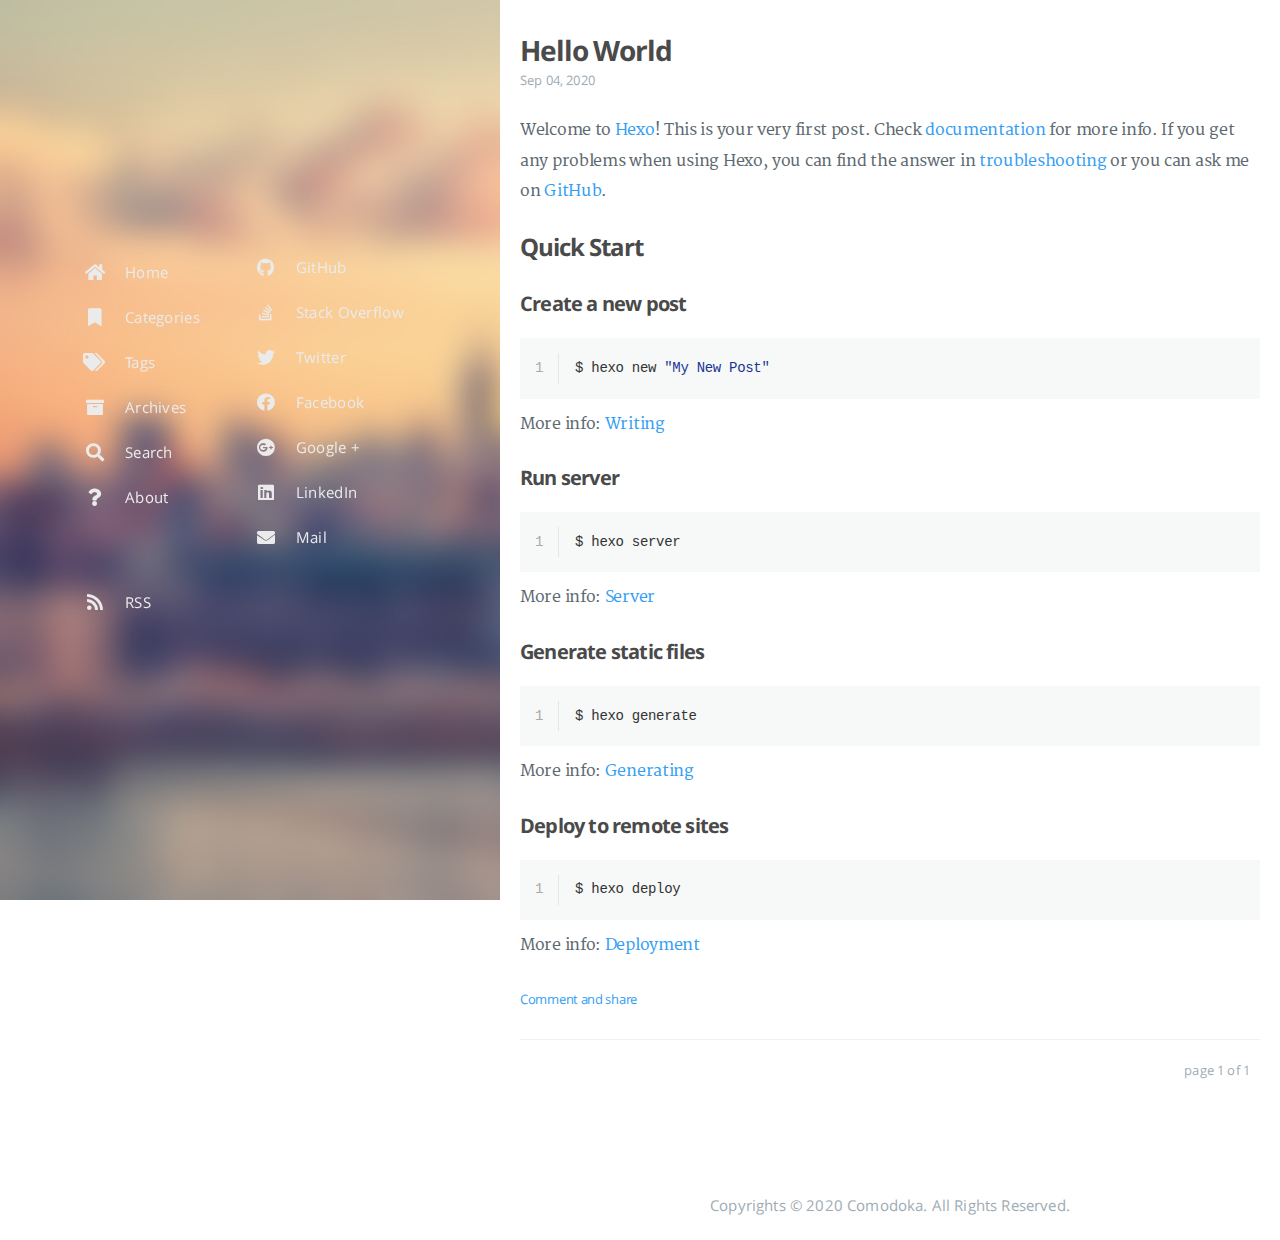
==== archives/index.html @ 390a9314 "Site updated: 2020-09-04 22:26:29" ====
<!DOCTYPE html>
<html lang="en">
    
<head>
    <meta charset="UTF-8">
    <meta name="viewport" content="width=device-width, initial-scale=1">
    <meta name="generator" content="Record Jiwoni&#39;s daily routine">
    <title>Archives - Record Jiwoni&#39;s daily routine</title>
    <meta name="author" content="Comodoka">
    
    
    
    <script type="application/ld+json">{}</script>
    <meta property="og:type" content="blog">
<meta property="og:title" content="Record Jiwoni&#39;s daily routine">
<meta property="og:url" content="http://example.com/archives/index.html">
<meta property="og:site_name" content="Record Jiwoni&#39;s daily routine">
<meta property="og:locale" content="en_US">
<meta property="article:author" content="Comodoka">
<meta name="twitter:card" content="summary">
    
    
        
    
    
    
    
    
    <!--STYLES-->
    
<link rel="stylesheet" href="/assets/css/style-y5c8lxzqwjdiwfe4vuvutfy2octybtdhdowdcqtmwn5u1wgqf69w1b6l4i4m.min.css">

    <!--STYLES END-->
    

    

    
</head>

    <body>
        <div id="blog">
            <!-- Define author's picture -->


    

<header id="header" data-behavior="1">
    <i id="btn-open-sidebar" class="fa fa-lg fa-bars"></i>
    <div class="header-title">
        <a
            class="header-title-link"
            href="/%20"
            aria-label=""
        >
            Record Jiwoni&#39;s daily routine
        </a>
    </div>
    
        
            <a
                class="header-right-picture "
                href="#about"
                aria-label="Open the link: /#about"
            >
        
        
        </a>
    
</header>

            <!-- Define author's picture -->


<nav id="sidebar" data-behavior="1">
    <div class="sidebar-container">
        
        
            <ul class="sidebar-buttons">
            
                <li class="sidebar-button">
                    
                        <a
                            class="sidebar-button-link "
                            href="/"
                            
                            rel="noopener"
                            title="Home"
                        >
                        <i class="sidebar-button-icon fa fa-home" aria-hidden="true"></i>
                        <span class="sidebar-button-desc">Home</span>
                    </a>
            </li>
            
                <li class="sidebar-button">
                    
                        <a
                            class="sidebar-button-link "
                            href="/all-categories"
                            
                            rel="noopener"
                            title="Categories"
                        >
                        <i class="sidebar-button-icon fa fa-bookmark" aria-hidden="true"></i>
                        <span class="sidebar-button-desc">Categories</span>
                    </a>
            </li>
            
                <li class="sidebar-button">
                    
                        <a
                            class="sidebar-button-link "
                            href="/all-tags"
                            
                            rel="noopener"
                            title="Tags"
                        >
                        <i class="sidebar-button-icon fa fa-tags" aria-hidden="true"></i>
                        <span class="sidebar-button-desc">Tags</span>
                    </a>
            </li>
            
                <li class="sidebar-button">
                    
                        <a
                            class="sidebar-button-link "
                            href="/all-archives"
                            
                            rel="noopener"
                            title="Archives"
                        >
                        <i class="sidebar-button-icon fa fa-archive" aria-hidden="true"></i>
                        <span class="sidebar-button-desc">Archives</span>
                    </a>
            </li>
            
                <li class="sidebar-button">
                    
                        <a
                            class="sidebar-button-link open-algolia-search"
                            href="#search"
                            
                            rel="noopener"
                            title="Search"
                        >
                        <i class="sidebar-button-icon fa fa-search" aria-hidden="true"></i>
                        <span class="sidebar-button-desc">Search</span>
                    </a>
            </li>
            
                <li class="sidebar-button">
                    
                        <a
                            class="sidebar-button-link "
                            href="#about"
                            
                            rel="noopener"
                            title="About"
                        >
                        <i class="sidebar-button-icon fa fa-question" aria-hidden="true"></i>
                        <span class="sidebar-button-desc">About</span>
                    </a>
            </li>
            
        </ul>
        
            <ul class="sidebar-buttons">
            
                <li class="sidebar-button">
                    
                        <a
                            class="sidebar-button-link "
                            href="https://github.com/"
                            
                                target="_blank"
                            
                            rel="noopener"
                            title="GitHub"
                        >
                        <i class="sidebar-button-icon fab fa-github" aria-hidden="true"></i>
                        <span class="sidebar-button-desc">GitHub</span>
                    </a>
            </li>
            
                <li class="sidebar-button">
                    
                        <a
                            class="sidebar-button-link "
                            href="http://stackoverflow.com/users"
                            
                                target="_blank"
                            
                            rel="noopener"
                            title="Stack Overflow"
                        >
                        <i class="sidebar-button-icon fab fa-stack-overflow" aria-hidden="true"></i>
                        <span class="sidebar-button-desc">Stack Overflow</span>
                    </a>
            </li>
            
                <li class="sidebar-button">
                    
                        <a
                            class="sidebar-button-link "
                            href="https://twitter.com/"
                            
                                target="_blank"
                            
                            rel="noopener"
                            title="Twitter"
                        >
                        <i class="sidebar-button-icon fab fa-twitter" aria-hidden="true"></i>
                        <span class="sidebar-button-desc">Twitter</span>
                    </a>
            </li>
            
                <li class="sidebar-button">
                    
                        <a
                            class="sidebar-button-link "
                            href="https://facebook.com/"
                            
                                target="_blank"
                            
                            rel="noopener"
                            title="Facebook"
                        >
                        <i class="sidebar-button-icon fab fa-facebook" aria-hidden="true"></i>
                        <span class="sidebar-button-desc">Facebook</span>
                    </a>
            </li>
            
                <li class="sidebar-button">
                    
                        <a
                            class="sidebar-button-link "
                            href="https://plus.google.com/"
                            
                                target="_blank"
                            
                            rel="noopener"
                            title="Google +"
                        >
                        <i class="sidebar-button-icon fab fa-google-plus" aria-hidden="true"></i>
                        <span class="sidebar-button-desc">Google +</span>
                    </a>
            </li>
            
                <li class="sidebar-button">
                    
                        <a
                            class="sidebar-button-link "
                            href="https://www.linkedin.com/profile/"
                            
                                target="_blank"
                            
                            rel="noopener"
                            title="LinkedIn"
                        >
                        <i class="sidebar-button-icon fab fa-linkedin" aria-hidden="true"></i>
                        <span class="sidebar-button-desc">LinkedIn</span>
                    </a>
            </li>
            
                <li class="sidebar-button">
                    
                        <a
                            class="sidebar-button-link "
                            href="/mailto"
                            
                            rel="noopener"
                            title="Mail"
                        >
                        <i class="sidebar-button-icon fa fa-envelope" aria-hidden="true"></i>
                        <span class="sidebar-button-desc">Mail</span>
                    </a>
            </li>
            
        </ul>
        
            <ul class="sidebar-buttons">
            
                <li class="sidebar-button">
                    
                        <a
                            class="sidebar-button-link "
                            href="/atom.xml"
                            
                            rel="noopener"
                            title="RSS"
                        >
                        <i class="sidebar-button-icon fa fa-rss" aria-hidden="true"></i>
                        <span class="sidebar-button-desc">RSS</span>
                    </a>
            </li>
            
        </ul>
        
    </div>
</nav>

            
            <div id="main" data-behavior="1"
                 class="
                        hasCoverMetaIn
                        ">
                
    <section class="postShorten-group main-content-wrap">
    
    
    <article class="postShorten postShorten--thumbnailimg-bottom">
        <div class="postShorten-wrap">
            
            <div class="postShorten-header">
                <h1 class="postShorten-title">
                    
                        <a
                            class="link-unstyled"
                            href="/2020/09/04/hello-world/"
                            aria-label=": Hello World"
                        >
                            Hello World
                        </a>
                    
                </h1>
                <div class="postShorten-meta">
    <time datetime="2020-09-04T22:19:15+09:00">
	
		    Sep 04, 2020
    	
    </time>
    
</div>

            </div>
            
                <div class="postShorten-content">
                    <p>Welcome to <a target="_blank" rel="noopener" href="https://hexo.io/">Hexo</a>! This is your very first post. Check <a target="_blank" rel="noopener" href="https://hexo.io/docs/">documentation</a> for more info. If you get any problems when using Hexo, you can find the answer in <a target="_blank" rel="noopener" href="https://hexo.io/docs/troubleshooting.html">troubleshooting</a> or you can ask me on <a target="_blank" rel="noopener" href="https://github.com/hexojs/hexo/issues">GitHub</a>.</p>
<h2 id="Quick-Start"><a href="#Quick-Start" class="headerlink" title="Quick Start"></a>Quick Start</h2><h3 id="Create-a-new-post"><a href="#Create-a-new-post" class="headerlink" title="Create a new post"></a>Create a new post</h3><figure class="highlight bash"><table><tr><td class="gutter"><pre><span class="line">1</span><br></pre></td><td class="code"><pre><span class="line">$ hexo new <span class="string">&quot;My New Post&quot;</span></span><br></pre></td></tr></table></figure>

<p>More info: <a target="_blank" rel="noopener" href="https://hexo.io/docs/writing.html">Writing</a></p>
<h3 id="Run-server"><a href="#Run-server" class="headerlink" title="Run server"></a>Run server</h3><figure class="highlight bash"><table><tr><td class="gutter"><pre><span class="line">1</span><br></pre></td><td class="code"><pre><span class="line">$ hexo server</span><br></pre></td></tr></table></figure>

<p>More info: <a target="_blank" rel="noopener" href="https://hexo.io/docs/server.html">Server</a></p>
<h3 id="Generate-static-files"><a href="#Generate-static-files" class="headerlink" title="Generate static files"></a>Generate static files</h3><figure class="highlight bash"><table><tr><td class="gutter"><pre><span class="line">1</span><br></pre></td><td class="code"><pre><span class="line">$ hexo generate</span><br></pre></td></tr></table></figure>

<p>More info: <a target="_blank" rel="noopener" href="https://hexo.io/docs/generating.html">Generating</a></p>
<h3 id="Deploy-to-remote-sites"><a href="#Deploy-to-remote-sites" class="headerlink" title="Deploy to remote sites"></a>Deploy to remote sites</h3><figure class="highlight bash"><table><tr><td class="gutter"><pre><span class="line">1</span><br></pre></td><td class="code"><pre><span class="line">$ hexo deploy</span><br></pre></td></tr></table></figure>

<p>More info: <a target="_blank" rel="noopener" href="https://hexo.io/docs/one-command-deployment.html">Deployment</a></p>

                    
                        


                    
                    
                        <p>
                            <a
                                href="/2020/09/04/hello-world/#post-footer"
                                class="postShorten-excerpt_link link"
                                aria-label=""
                            >
                                Comment and share
                            </a>
                        </p>
                    
                </div>
            
        </div>
        
    </article>
    
    <div class="pagination-bar">
    <ul class="pagination">
        
        
        <li class="pagination-number">page 1 of 1</li>
    </ul>
</div>

</section>



                <footer id="footer" class="main-content-wrap">
    <span class="copyrights">
        Copyrights &copy; 2020 Comodoka. All Rights Reserved.
    </span>
</footer>

            </div>
            
        </div>
        


<div id="about">
    <div id="about-card">
        <div id="about-btn-close">
            <i class="fa fa-times"></i>
        </div>
        
            <h4 id="about-card-name">Comodoka</h4>
        
            <div id="about-card-bio"><p>author.bio</p>
</div>
        
        
            <div id="about-card-job">
                <i class="fa fa-briefcase"></i>
                <br/>
                <p>author.job</p>

            </div>
        
        
    </div>
</div>

        
        
<div id="cover" style="background-image:url('/assets/images/cover.jpg');"></div>
        <!--SCRIPTS-->

<script src="/assets/js/script-uzybvopi6v0olwxrtqckxhjvbe0mceuhhuak3uquynt2j86z6gkercpgezoo.min.js"></script>

<!--SCRIPTS END-->





    </body>
</html>
---- assets/css/style-y5c8lxzqwjdiwfe4vuvutfy2octybtdhdowdcqtmwn5u1wgqf69w1b6l4i4m.min.css ----
@charset "UTF-8";/*!
 * Font Awesome Free 5.12.1 by @fontawesome - https://fontawesome.com
 * License - https://fontawesome.com/license/free (Icons: CC BY 4.0, Fonts: SIL OFL 1.1, Code: MIT License)
 */.fa,.fab,.fad,.fal,.far,.fas{-moz-osx-font-smoothing:grayscale;-webkit-font-smoothing:antialiased;display:inline-block;font-style:normal;font-variant:normal;text-rendering:auto;line-height:1}.fa-lg{font-size:1.33333em;line-height:.75em;vertical-align:-.0667em}.fa-xs{font-size:.75em}.fa-sm{font-size:.875em}.fa-1x{font-size:1em}.fa-2x{font-size:2em}.fa-3x{font-size:3em}.fa-4x{font-size:4em}.fa-5x{font-size:5em}.fa-6x{font-size:6em}.fa-7x{font-size:7em}.fa-8x{font-size:8em}.fa-9x{font-size:9em}.fa-10x{font-size:10em}.fa-fw{text-align:center;width:1.25em}.fa-ul{list-style-type:none;margin-left:2.5em;padding-left:0}.fa-ul>li{position:relative}.fa-li{left:-2em;position:absolute;text-align:center;width:2em;line-height:inherit}.fa-border{border:solid .08em #eee;border-radius:.1em;padding:.2em .25em .15em}.fa-pull-left{float:left}.fa-pull-right{float:right}.fa.fa-pull-left,.fab.fa-pull-left,.fal.fa-pull-left,.far.fa-pull-left,.fas.fa-pull-left{margin-right:.3em}.fa.fa-pull-right,.fab.fa-pull-right,.fal.fa-pull-right,.far.fa-pull-right,.fas.fa-pull-right{margin-left:.3em}.fa-spin{-webkit-animation:fa-spin 2s infinite linear;animation:fa-spin 2s infinite linear}.fa-pulse{-webkit-animation:fa-spin 1s infinite steps(8);animation:fa-spin 1s infinite steps(8)}@-webkit-keyframes fa-spin{0%{-webkit-transform:rotate(0);transform:rotate(0)}100%{-webkit-transform:rotate(360deg);transform:rotate(360deg)}}@keyframes fa-spin{0%{-webkit-transform:rotate(0);transform:rotate(0)}100%{-webkit-transform:rotate(360deg);transform:rotate(360deg)}}.fa-rotate-90{-webkit-transform:rotate(90deg);transform:rotate(90deg)}.fa-rotate-180{-webkit-transform:rotate(180deg);transform:rotate(180deg)}.fa-rotate-270{-webkit-transform:rotate(270deg);transform:rotate(270deg)}.fa-flip-horizontal{-webkit-transform:scale(-1,1);transform:scale(-1,1)}.fa-flip-vertical{-webkit-transform:scale(1,-1);transform:scale(1,-1)}.fa-flip-both,.fa-flip-horizontal.fa-flip-vertical{-webkit-transform:scale(-1,-1);transform:scale(-1,-1)}:root .fa-flip-both,:root .fa-flip-horizontal,:root .fa-flip-vertical,:root .fa-rotate-180,:root .fa-rotate-270,:root .fa-rotate-90{-webkit-filter:none;filter:none}.fa-stack{display:inline-block;height:2em;line-height:2em;position:relative;vertical-align:middle;width:2.5em}.fa-stack-1x,.fa-stack-2x{left:0;position:absolute;text-align:center;width:100%}.fa-stack-1x{line-height:inherit}.fa-stack-2x{font-size:2em}.fa-inverse{color:#fff}.fa-500px:before{content:"\f26e"}.fa-accessible-icon:before{content:"\f368"}.fa-accusoft:before{content:"\f369"}.fa-acquisitions-incorporated:before{content:"\f6af"}.fa-ad:before{content:"\f641"}.fa-address-book:before{content:"\f2b9"}.fa-address-card:before{content:"\f2bb"}.fa-adjust:before{content:"\f042"}.fa-adn:before{content:"\f170"}.fa-adobe:before{content:"\f778"}.fa-adversal:before{content:"\f36a"}.fa-affiliatetheme:before{content:"\f36b"}.fa-air-freshener:before{content:"\f5d0"}.fa-airbnb:before{content:"\f834"}.fa-algolia:before{content:"\f36c"}.fa-align-center:before{content:"\f037"}.fa-align-justify:before{content:"\f039"}.fa-align-left:before{content:"\f036"}.fa-align-right:before{content:"\f038"}.fa-alipay:before{content:"\f642"}.fa-allergies:before{content:"\f461"}.fa-amazon:before{content:"\f270"}.fa-amazon-pay:before{content:"\f42c"}.fa-ambulance:before{content:"\f0f9"}.fa-american-sign-language-interpreting:before{content:"\f2a3"}.fa-amilia:before{content:"\f36d"}.fa-anchor:before{content:"\f13d"}.fa-android:before{content:"\f17b"}.fa-angellist:before{content:"\f209"}.fa-angle-double-down:before{content:"\f103"}.fa-angle-double-left:before{content:"\f100"}.fa-angle-double-right:before{content:"\f101"}.fa-angle-double-up:before{content:"\f102"}.fa-angle-down:before{content:"\f107"}.fa-angle-left:before{content:"\f104"}.fa-angle-right:before{content:"\f105"}.fa-angle-up:before{content:"\f106"}.fa-angry:before{content:"\f556"}.fa-angrycreative:before{content:"\f36e"}.fa-angular:before{content:"\f420"}.fa-ankh:before{content:"\f644"}.fa-app-store:before{content:"\f36f"}.fa-app-store-ios:before{content:"\f370"}.fa-apper:before{content:"\f371"}.fa-apple:before{content:"\f179"}.fa-apple-alt:before{content:"\f5d1"}.fa-apple-pay:before{content:"\f415"}.fa-archive:before{content:"\f187"}.fa-archway:before{content:"\f557"}.fa-arrow-alt-circle-down:before{content:"\f358"}.fa-arrow-alt-circle-left:before{content:"\f359"}.fa-arrow-alt-circle-right:before{content:"\f35a"}.fa-arrow-alt-circle-up:before{content:"\f35b"}.fa-arrow-circle-down:before{content:"\f0ab"}.fa-arrow-circle-left:before{content:"\f0a8"}.fa-arrow-circle-right:before{content:"\f0a9"}.fa-arrow-circle-up:before{content:"\f0aa"}.fa-arrow-down:before{content:"\f063"}.fa-arrow-left:before{content:"\f060"}.fa-arrow-right:before{content:"\f061"}.fa-arrow-up:before{content:"\f062"}.fa-arrows-alt:before{content:"\f0b2"}.fa-arrows-alt-h:before{content:"\f337"}.fa-arrows-alt-v:before{content:"\f338"}.fa-artstation:before{content:"\f77a"}.fa-assistive-listening-systems:before{content:"\f2a2"}.fa-asterisk:before{content:"\f069"}.fa-asymmetrik:before{content:"\f372"}.fa-at:before{content:"\f1fa"}.fa-atlas:before{content:"\f558"}.fa-atlassian:before{content:"\f77b"}.fa-atom:before{content:"\f5d2"}.fa-audible:before{content:"\f373"}.fa-audio-description:before{content:"\f29e"}.fa-autoprefixer:before{content:"\f41c"}.fa-avianex:before{content:"\f374"}.fa-aviato:before{content:"\f421"}.fa-award:before{content:"\f559"}.fa-aws:before{content:"\f375"}.fa-baby:before{content:"\f77c"}.fa-baby-carriage:before{content:"\f77d"}.fa-backspace:before{content:"\f55a"}.fa-backward:before{content:"\f04a"}.fa-bacon:before{content:"\f7e5"}.fa-bahai:before{content:"\f666"}.fa-balance-scale:before{content:"\f24e"}.fa-balance-scale-left:before{content:"\f515"}.fa-balance-scale-right:before{content:"\f516"}.fa-ban:before{content:"\f05e"}.fa-band-aid:before{content:"\f462"}.fa-bandcamp:before{content:"\f2d5"}.fa-barcode:before{content:"\f02a"}.fa-bars:before{content:"\f0c9"}.fa-baseball-ball:before{content:"\f433"}.fa-basketball-ball:before{content:"\f434"}.fa-bath:before{content:"\f2cd"}.fa-battery-empty:before{content:"\f244"}.fa-battery-full:before{content:"\f240"}.fa-battery-half:before{content:"\f242"}.fa-battery-quarter:before{content:"\f243"}.fa-battery-three-quarters:before{content:"\f241"}.fa-battle-net:before{content:"\f835"}.fa-bed:before{content:"\f236"}.fa-beer:before{content:"\f0fc"}.fa-behance:before{content:"\f1b4"}.fa-behance-square:before{content:"\f1b5"}.fa-bell:before{content:"\f0f3"}.fa-bell-slash:before{content:"\f1f6"}.fa-bezier-curve:before{content:"\f55b"}.fa-bible:before{content:"\f647"}.fa-bicycle:before{content:"\f206"}.fa-biking:before{content:"\f84a"}.fa-bimobject:before{content:"\f378"}.fa-binoculars:before{content:"\f1e5"}.fa-biohazard:before{content:"\f780"}.fa-birthday-cake:before{content:"\f1fd"}.fa-bitbucket:before{content:"\f171"}.fa-bitcoin:before{content:"\f379"}.fa-bity:before{content:"\f37a"}.fa-black-tie:before{content:"\f27e"}.fa-blackberry:before{content:"\f37b"}.fa-blender:before{content:"\f517"}.fa-blender-phone:before{content:"\f6b6"}.fa-blind:before{content:"\f29d"}.fa-blog:before{content:"\f781"}.fa-blogger:before{content:"\f37c"}.fa-blogger-b:before{content:"\f37d"}.fa-bluetooth:before{content:"\f293"}.fa-bluetooth-b:before{content:"\f294"}.fa-bold:before{content:"\f032"}.fa-bolt:before{content:"\f0e7"}.fa-bomb:before{content:"\f1e2"}.fa-bone:before{content:"\f5d7"}.fa-bong:before{content:"\f55c"}.fa-book:before{content:"\f02d"}.fa-book-dead:before{content:"\f6b7"}.fa-book-medical:before{content:"\f7e6"}.fa-book-open:before{content:"\f518"}.fa-book-reader:before{content:"\f5da"}.fa-bookmark:before{content:"\f02e"}.fa-bootstrap:before{content:"\f836"}.fa-border-all:before{content:"\f84c"}.fa-border-none:before{content:"\f850"}.fa-border-style:before{content:"\f853"}.fa-bowling-ball:before{content:"\f436"}.fa-box:before{content:"\f466"}.fa-box-open:before{content:"\f49e"}.fa-boxes:before{content:"\f468"}.fa-braille:before{content:"\f2a1"}.fa-brain:before{content:"\f5dc"}.fa-bread-slice:before{content:"\f7ec"}.fa-briefcase:before{content:"\f0b1"}.fa-briefcase-medical:before{content:"\f469"}.fa-broadcast-tower:before{content:"\f519"}.fa-broom:before{content:"\f51a"}.fa-brush:before{content:"\f55d"}.fa-btc:before{content:"\f15a"}.fa-buffer:before{content:"\f837"}.fa-bug:before{content:"\f188"}.fa-building:before{content:"\f1ad"}.fa-bullhorn:before{content:"\f0a1"}.fa-bullseye:before{content:"\f140"}.fa-burn:before{content:"\f46a"}.fa-buromobelexperte:before{content:"\f37f"}.fa-bus:before{content:"\f207"}.fa-bus-alt:before{content:"\f55e"}.fa-business-time:before{content:"\f64a"}.fa-buy-n-large:before{content:"\f8a6"}.fa-buysellads:before{content:"\f20d"}.fa-calculator:before{content:"\f1ec"}.fa-calendar:before{content:"\f133"}.fa-calendar-alt:before{content:"\f073"}.fa-calendar-check:before{content:"\f274"}.fa-calendar-day:before{content:"\f783"}.fa-calendar-minus:before{content:"\f272"}.fa-calendar-plus:before{content:"\f271"}.fa-calendar-times:before{content:"\f273"}.fa-calendar-week:before{content:"\f784"}.fa-camera:before{content:"\f030"}.fa-camera-retro:before{content:"\f083"}.fa-campground:before{content:"\f6bb"}.fa-canadian-maple-leaf:before{content:"\f785"}.fa-candy-cane:before{content:"\f786"}.fa-cannabis:before{content:"\f55f"}.fa-capsules:before{content:"\f46b"}.fa-car:before{content:"\f1b9"}.fa-car-alt:before{content:"\f5de"}.fa-car-battery:before{content:"\f5df"}.fa-car-crash:before{content:"\f5e1"}.fa-car-side:before{content:"\f5e4"}.fa-caravan:before{content:"\f8ff"}.fa-caret-down:before{content:"\f0d7"}.fa-caret-left:before{content:"\f0d9"}.fa-caret-right:before{content:"\f0da"}.fa-caret-square-down:before{content:"\f150"}.fa-caret-square-left:before{content:"\f191"}.fa-caret-square-right:before{content:"\f152"}.fa-caret-square-up:before{content:"\f151"}.fa-caret-up:before{content:"\f0d8"}.fa-carrot:before{content:"\f787"}.fa-cart-arrow-down:before{content:"\f218"}.fa-cart-plus:before{content:"\f217"}.fa-cash-register:before{content:"\f788"}.fa-cat:before{content:"\f6be"}.fa-cc-amazon-pay:before{content:"\f42d"}.fa-cc-amex:before{content:"\f1f3"}.fa-cc-apple-pay:before{content:"\f416"}.fa-cc-diners-club:before{content:"\f24c"}.fa-cc-discover:before{content:"\f1f2"}.fa-cc-jcb:before{content:"\f24b"}.fa-cc-mastercard:before{content:"\f1f1"}.fa-cc-paypal:before{content:"\f1f4"}.fa-cc-stripe:before{content:"\f1f5"}.fa-cc-visa:before{content:"\f1f0"}.fa-centercode:before{content:"\f380"}.fa-centos:before{content:"\f789"}.fa-certificate:before{content:"\f0a3"}.fa-chair:before{content:"\f6c0"}.fa-chalkboard:before{content:"\f51b"}.fa-chalkboard-teacher:before{content:"\f51c"}.fa-charging-station:before{content:"\f5e7"}.fa-chart-area:before{content:"\f1fe"}.fa-chart-bar:before{content:"\f080"}.fa-chart-line:before{content:"\f201"}.fa-chart-pie:before{content:"\f200"}.fa-check:before{content:"\f00c"}.fa-check-circle:before{content:"\f058"}.fa-check-double:before{content:"\f560"}.fa-check-square:before{content:"\f14a"}.fa-cheese:before{content:"\f7ef"}.fa-chess:before{content:"\f439"}.fa-chess-bishop:before{content:"\f43a"}.fa-chess-board:before{content:"\f43c"}.fa-chess-king:before{content:"\f43f"}.fa-chess-knight:before{content:"\f441"}.fa-chess-pawn:before{content:"\f443"}.fa-chess-queen:before{content:"\f445"}.fa-chess-rook:before{content:"\f447"}.fa-chevron-circle-down:before{content:"\f13a"}.fa-chevron-circle-left:before{content:"\f137"}.fa-chevron-circle-right:before{content:"\f138"}.fa-chevron-circle-up:before{content:"\f139"}.fa-chevron-down:before{content:"\f078"}.fa-chevron-left:before{content:"\f053"}.fa-chevron-right:before{content:"\f054"}.fa-chevron-up:before{content:"\f077"}.fa-child:before{content:"\f1ae"}.fa-chrome:before{content:"\f268"}.fa-chromecast:before{content:"\f838"}.fa-church:before{content:"\f51d"}.fa-circle:before{content:"\f111"}.fa-circle-notch:before{content:"\f1ce"}.fa-city:before{content:"\f64f"}.fa-clinic-medical:before{content:"\f7f2"}.fa-clipboard:before{content:"\f328"}.fa-clipboard-check:before{content:"\f46c"}.fa-clipboard-list:before{content:"\f46d"}.fa-clock:before{content:"\f017"}.fa-clone:before{content:"\f24d"}.fa-closed-captioning:before{content:"\f20a"}.fa-cloud:before{content:"\f0c2"}.fa-cloud-download-alt:before{content:"\f381"}.fa-cloud-meatball:before{content:"\f73b"}.fa-cloud-moon:before{content:"\f6c3"}.fa-cloud-moon-rain:before{content:"\f73c"}.fa-cloud-rain:before{content:"\f73d"}.fa-cloud-showers-heavy:before{content:"\f740"}.fa-cloud-sun:before{content:"\f6c4"}.fa-cloud-sun-rain:before{content:"\f743"}.fa-cloud-upload-alt:before{content:"\f382"}.fa-cloudscale:before{content:"\f383"}.fa-cloudsmith:before{content:"\f384"}.fa-cloudversify:before{content:"\f385"}.fa-cocktail:before{content:"\f561"}.fa-code:before{content:"\f121"}.fa-code-branch:before{content:"\f126"}.fa-codepen:before{content:"\f1cb"}.fa-codiepie:before{content:"\f284"}.fa-coffee:before{content:"\f0f4"}.fa-cog:before{content:"\f013"}.fa-cogs:before{content:"\f085"}.fa-coins:before{content:"\f51e"}.fa-columns:before{content:"\f0db"}.fa-comment:before{content:"\f075"}.fa-comment-alt:before{content:"\f27a"}.fa-comment-dollar:before{content:"\f651"}.fa-comment-dots:before{content:"\f4ad"}.fa-comment-medical:before{content:"\f7f5"}.fa-comment-slash:before{content:"\f4b3"}.fa-comments:before{content:"\f086"}.fa-comments-dollar:before{content:"\f653"}.fa-compact-disc:before{content:"\f51f"}.fa-compass:before{content:"\f14e"}.fa-compress:before{content:"\f066"}.fa-compress-alt:before{content:"\f422"}.fa-compress-arrows-alt:before{content:"\f78c"}.fa-concierge-bell:before{content:"\f562"}.fa-confluence:before{content:"\f78d"}.fa-connectdevelop:before{content:"\f20e"}.fa-contao:before{content:"\f26d"}.fa-cookie:before{content:"\f563"}.fa-cookie-bite:before{content:"\f564"}.fa-copy:before{content:"\f0c5"}.fa-copyright:before{content:"\f1f9"}.fa-cotton-bureau:before{content:"\f89e"}.fa-couch:before{content:"\f4b8"}.fa-cpanel:before{content:"\f388"}.fa-creative-commons:before{content:"\f25e"}.fa-creative-commons-by:before{content:"\f4e7"}.fa-creative-commons-nc:before{content:"\f4e8"}.fa-creative-commons-nc-eu:before{content:"\f4e9"}.fa-creative-commons-nc-jp:before{content:"\f4ea"}.fa-creative-commons-nd:before{content:"\f4eb"}.fa-creative-commons-pd:before{content:"\f4ec"}.fa-creative-commons-pd-alt:before{content:"\f4ed"}.fa-creative-commons-remix:before{content:"\f4ee"}.fa-creative-commons-sa:before{content:"\f4ef"}.fa-creative-commons-sampling:before{content:"\f4f0"}.fa-creative-commons-sampling-plus:before{content:"\f4f1"}.fa-creative-commons-share:before{content:"\f4f2"}.fa-creative-commons-zero:before{content:"\f4f3"}.fa-credit-card:before{content:"\f09d"}.fa-critical-role:before{content:"\f6c9"}.fa-crop:before{content:"\f125"}.fa-crop-alt:before{content:"\f565"}.fa-cross:before{content:"\f654"}.fa-crosshairs:before{content:"\f05b"}.fa-crow:before{content:"\f520"}.fa-crown:before{content:"\f521"}.fa-crutch:before{content:"\f7f7"}.fa-css3:before{content:"\f13c"}.fa-css3-alt:before{content:"\f38b"}.fa-cube:before{content:"\f1b2"}.fa-cubes:before{content:"\f1b3"}.fa-cut:before{content:"\f0c4"}.fa-cuttlefish:before{content:"\f38c"}.fa-d-and-d:before{content:"\f38d"}.fa-d-and-d-beyond:before{content:"\f6ca"}.fa-dailymotion:before{content:"\f952"}.fa-dashcube:before{content:"\f210"}.fa-database:before{content:"\f1c0"}.fa-deaf:before{content:"\f2a4"}.fa-delicious:before{content:"\f1a5"}.fa-democrat:before{content:"\f747"}.fa-deploydog:before{content:"\f38e"}.fa-deskpro:before{content:"\f38f"}.fa-desktop:before{content:"\f108"}.fa-dev:before{content:"\f6cc"}.fa-deviantart:before{content:"\f1bd"}.fa-dharmachakra:before{content:"\f655"}.fa-dhl:before{content:"\f790"}.fa-diagnoses:before{content:"\f470"}.fa-diaspora:before{content:"\f791"}.fa-dice:before{content:"\f522"}.fa-dice-d20:before{content:"\f6cf"}.fa-dice-d6:before{content:"\f6d1"}.fa-dice-five:before{content:"\f523"}.fa-dice-four:before{content:"\f524"}.fa-dice-one:before{content:"\f525"}.fa-dice-six:before{content:"\f526"}.fa-dice-three:before{content:"\f527"}.fa-dice-two:before{content:"\f528"}.fa-digg:before{content:"\f1a6"}.fa-digital-ocean:before{content:"\f391"}.fa-digital-tachograph:before{content:"\f566"}.fa-directions:before{content:"\f5eb"}.fa-discord:before{content:"\f392"}.fa-discourse:before{content:"\f393"}.fa-divide:before{content:"\f529"}.fa-dizzy:before{content:"\f567"}.fa-dna:before{content:"\f471"}.fa-dochub:before{content:"\f394"}.fa-docker:before{content:"\f395"}.fa-dog:before{content:"\f6d3"}.fa-dollar-sign:before{content:"\f155"}.fa-dolly:before{content:"\f472"}.fa-dolly-flatbed:before{content:"\f474"}.fa-donate:before{content:"\f4b9"}.fa-door-closed:before{content:"\f52a"}.fa-door-open:before{content:"\f52b"}.fa-dot-circle:before{content:"\f192"}.fa-dove:before{content:"\f4ba"}.fa-download:before{content:"\f019"}.fa-draft2digital:before{content:"\f396"}.fa-drafting-compass:before{content:"\f568"}.fa-dragon:before{content:"\f6d5"}.fa-draw-polygon:before{content:"\f5ee"}.fa-dribbble:before{content:"\f17d"}.fa-dribbble-square:before{content:"\f397"}.fa-dropbox:before{content:"\f16b"}.fa-drum:before{content:"\f569"}.fa-drum-steelpan:before{content:"\f56a"}.fa-drumstick-bite:before{content:"\f6d7"}.fa-drupal:before{content:"\f1a9"}.fa-dumbbell:before{content:"\f44b"}.fa-dumpster:before{content:"\f793"}.fa-dumpster-fire:before{content:"\f794"}.fa-dungeon:before{content:"\f6d9"}.fa-dyalog:before{content:"\f399"}.fa-earlybirds:before{content:"\f39a"}.fa-ebay:before{content:"\f4f4"}.fa-edge:before{content:"\f282"}.fa-edit:before{content:"\f044"}.fa-egg:before{content:"\f7fb"}.fa-eject:before{content:"\f052"}.fa-elementor:before{content:"\f430"}.fa-ellipsis-h:before{content:"\f141"}.fa-ellipsis-v:before{content:"\f142"}.fa-ello:before{content:"\f5f1"}.fa-ember:before{content:"\f423"}.fa-empire:before{content:"\f1d1"}.fa-envelope:before{content:"\f0e0"}.fa-envelope-open:before{content:"\f2b6"}.fa-envelope-open-text:before{content:"\f658"}.fa-envelope-square:before{content:"\f199"}.fa-envira:before{content:"\f299"}.fa-equals:before{content:"\f52c"}.fa-eraser:before{content:"\f12d"}.fa-erlang:before{content:"\f39d"}.fa-ethereum:before{content:"\f42e"}.fa-ethernet:before{content:"\f796"}.fa-etsy:before{content:"\f2d7"}.fa-euro-sign:before{content:"\f153"}.fa-evernote:before{content:"\f839"}.fa-exchange-alt:before{content:"\f362"}.fa-exclamation:before{content:"\f12a"}.fa-exclamation-circle:before{content:"\f06a"}.fa-exclamation-triangle:before{content:"\f071"}.fa-expand:before{content:"\f065"}.fa-expand-alt:before{content:"\f424"}.fa-expand-arrows-alt:before{content:"\f31e"}.fa-expeditedssl:before{content:"\f23e"}.fa-external-link-alt:before{content:"\f35d"}.fa-external-link-square-alt:before{content:"\f360"}.fa-eye:before{content:"\f06e"}.fa-eye-dropper:before{content:"\f1fb"}.fa-eye-slash:before{content:"\f070"}.fa-facebook:before{content:"\f09a"}.fa-facebook-f:before{content:"\f39e"}.fa-facebook-messenger:before{content:"\f39f"}.fa-facebook-square:before{content:"\f082"}.fa-fan:before{content:"\f863"}.fa-fantasy-flight-games:before{content:"\f6dc"}.fa-fast-backward:before{content:"\f049"}.fa-fast-forward:before{content:"\f050"}.fa-fax:before{content:"\f1ac"}.fa-feather:before{content:"\f52d"}.fa-feather-alt:before{content:"\f56b"}.fa-fedex:before{content:"\f797"}.fa-fedora:before{content:"\f798"}.fa-female:before{content:"\f182"}.fa-fighter-jet:before{content:"\f0fb"}.fa-figma:before{content:"\f799"}.fa-file:before{content:"\f15b"}.fa-file-alt:before{content:"\f15c"}.fa-file-archive:before{content:"\f1c6"}.fa-file-audio:before{content:"\f1c7"}.fa-file-code:before{content:"\f1c9"}.fa-file-contract:before{content:"\f56c"}.fa-file-csv:before{content:"\f6dd"}.fa-file-download:before{content:"\f56d"}.fa-file-excel:before{content:"\f1c3"}.fa-file-export:before{content:"\f56e"}.fa-file-image:before{content:"\f1c5"}.fa-file-import:before{content:"\f56f"}.fa-file-invoice:before{content:"\f570"}.fa-file-invoice-dollar:before{content:"\f571"}.fa-file-medical:before{content:"\f477"}.fa-file-medical-alt:before{content:"\f478"}.fa-file-pdf:before{content:"\f1c1"}.fa-file-powerpoint:before{content:"\f1c4"}.fa-file-prescription:before{content:"\f572"}.fa-file-signature:before{content:"\f573"}.fa-file-upload:before{content:"\f574"}.fa-file-video:before{content:"\f1c8"}.fa-file-word:before{content:"\f1c2"}.fa-fill:before{content:"\f575"}.fa-fill-drip:before{content:"\f576"}.fa-film:before{content:"\f008"}.fa-filter:before{content:"\f0b0"}.fa-fingerprint:before{content:"\f577"}.fa-fire:before{content:"\f06d"}.fa-fire-alt:before{content:"\f7e4"}.fa-fire-extinguisher:before{content:"\f134"}.fa-firefox:before{content:"\f269"}.fa-firefox-browser:before{content:"\f907"}.fa-first-aid:before{content:"\f479"}.fa-first-order:before{content:"\f2b0"}.fa-first-order-alt:before{content:"\f50a"}.fa-firstdraft:before{content:"\f3a1"}.fa-fish:before{content:"\f578"}.fa-fist-raised:before{content:"\f6de"}.fa-flag:before{content:"\f024"}.fa-flag-checkered:before{content:"\f11e"}.fa-flag-usa:before{content:"\f74d"}.fa-flask:before{content:"\f0c3"}.fa-flickr:before{content:"\f16e"}.fa-flipboard:before{content:"\f44d"}.fa-flushed:before{content:"\f579"}.fa-fly:before{content:"\f417"}.fa-folder:before{content:"\f07b"}.fa-folder-minus:before{content:"\f65d"}.fa-folder-open:before{content:"\f07c"}.fa-folder-plus:before{content:"\f65e"}.fa-font:before{content:"\f031"}.fa-font-awesome:before{content:"\f2b4"}.fa-font-awesome-alt:before{content:"\f35c"}.fa-font-awesome-flag:before{content:"\f425"}.fa-font-awesome-logo-full:before{content:"\f4e6"}.fa-fonticons:before{content:"\f280"}.fa-fonticons-fi:before{content:"\f3a2"}.fa-football-ball:before{content:"\f44e"}.fa-fort-awesome:before{content:"\f286"}.fa-fort-awesome-alt:before{content:"\f3a3"}.fa-forumbee:before{content:"\f211"}.fa-forward:before{content:"\f04e"}.fa-foursquare:before{content:"\f180"}.fa-free-code-camp:before{content:"\f2c5"}.fa-freebsd:before{content:"\f3a4"}.fa-frog:before{content:"\f52e"}.fa-frown:before{content:"\f119"}.fa-frown-open:before{content:"\f57a"}.fa-fulcrum:before{content:"\f50b"}.fa-funnel-dollar:before{content:"\f662"}.fa-futbol:before{content:"\f1e3"}.fa-galactic-republic:before{content:"\f50c"}.fa-galactic-senate:before{content:"\f50d"}.fa-gamepad:before{content:"\f11b"}.fa-gas-pump:before{content:"\f52f"}.fa-gavel:before{content:"\f0e3"}.fa-gem:before{content:"\f3a5"}.fa-genderless:before{content:"\f22d"}.fa-get-pocket:before{content:"\f265"}.fa-gg:before{content:"\f260"}.fa-gg-circle:before{content:"\f261"}.fa-ghost:before{content:"\f6e2"}.fa-gift:before{content:"\f06b"}.fa-gifts:before{content:"\f79c"}.fa-git:before{content:"\f1d3"}.fa-git-alt:before{content:"\f841"}.fa-git-square:before{content:"\f1d2"}.fa-github:before{content:"\f09b"}.fa-github-alt:before{content:"\f113"}.fa-github-square:before{content:"\f092"}.fa-gitkraken:before{content:"\f3a6"}.fa-gitlab:before{content:"\f296"}.fa-gitter:before{content:"\f426"}.fa-glass-cheers:before{content:"\f79f"}.fa-glass-martini:before{content:"\f000"}.fa-glass-martini-alt:before{content:"\f57b"}.fa-glass-whiskey:before{content:"\f7a0"}.fa-glasses:before{content:"\f530"}.fa-glide:before{content:"\f2a5"}.fa-glide-g:before{content:"\f2a6"}.fa-globe:before{content:"\f0ac"}.fa-globe-africa:before{content:"\f57c"}.fa-globe-americas:before{content:"\f57d"}.fa-globe-asia:before{content:"\f57e"}.fa-globe-europe:before{content:"\f7a2"}.fa-gofore:before{content:"\f3a7"}.fa-golf-ball:before{content:"\f450"}.fa-goodreads:before{content:"\f3a8"}.fa-goodreads-g:before{content:"\f3a9"}.fa-google:before{content:"\f1a0"}.fa-google-drive:before{content:"\f3aa"}.fa-google-play:before{content:"\f3ab"}.fa-google-plus:before{content:"\f2b3"}.fa-google-plus-g:before{content:"\f0d5"}.fa-google-plus-square:before{content:"\f0d4"}.fa-google-wallet:before{content:"\f1ee"}.fa-gopuram:before{content:"\f664"}.fa-graduation-cap:before{content:"\f19d"}.fa-gratipay:before{content:"\f184"}.fa-grav:before{content:"\f2d6"}.fa-greater-than:before{content:"\f531"}.fa-greater-than-equal:before{content:"\f532"}.fa-grimace:before{content:"\f57f"}.fa-grin:before{content:"\f580"}.fa-grin-alt:before{content:"\f581"}.fa-grin-beam:before{content:"\f582"}.fa-grin-beam-sweat:before{content:"\f583"}.fa-grin-hearts:before{content:"\f584"}.fa-grin-squint:before{content:"\f585"}.fa-grin-squint-tears:before{content:"\f586"}.fa-grin-stars:before{content:"\f587"}.fa-grin-tears:before{content:"\f588"}.fa-grin-tongue:before{content:"\f589"}.fa-grin-tongue-squint:before{content:"\f58a"}.fa-grin-tongue-wink:before{content:"\f58b"}.fa-grin-wink:before{content:"\f58c"}.fa-grip-horizontal:before{content:"\f58d"}.fa-grip-lines:before{content:"\f7a4"}.fa-grip-lines-vertical:before{content:"\f7a5"}.fa-grip-vertical:before{content:"\f58e"}.fa-gripfire:before{content:"\f3ac"}.fa-grunt:before{content:"\f3ad"}.fa-guitar:before{content:"\f7a6"}.fa-gulp:before{content:"\f3ae"}.fa-h-square:before{content:"\f0fd"}.fa-hacker-news:before{content:"\f1d4"}.fa-hacker-news-square:before{content:"\f3af"}.fa-hackerrank:before{content:"\f5f7"}.fa-hamburger:before{content:"\f805"}.fa-hammer:before{content:"\f6e3"}.fa-hamsa:before{content:"\f665"}.fa-hand-holding:before{content:"\f4bd"}.fa-hand-holding-heart:before{content:"\f4be"}.fa-hand-holding-usd:before{content:"\f4c0"}.fa-hand-lizard:before{content:"\f258"}.fa-hand-middle-finger:before{content:"\f806"}.fa-hand-paper:before{content:"\f256"}.fa-hand-peace:before{content:"\f25b"}.fa-hand-point-down:before{content:"\f0a7"}.fa-hand-point-left:before{content:"\f0a5"}.fa-hand-point-right:before{content:"\f0a4"}.fa-hand-point-up:before{content:"\f0a6"}.fa-hand-pointer:before{content:"\f25a"}.fa-hand-rock:before{content:"\f255"}.fa-hand-scissors:before{content:"\f257"}.fa-hand-spock:before{content:"\f259"}.fa-hands:before{content:"\f4c2"}.fa-hands-helping:before{content:"\f4c4"}.fa-handshake:before{content:"\f2b5"}.fa-hanukiah:before{content:"\f6e6"}.fa-hard-hat:before{content:"\f807"}.fa-hashtag:before{content:"\f292"}.fa-hat-cowboy:before{content:"\f8c0"}.fa-hat-cowboy-side:before{content:"\f8c1"}.fa-hat-wizard:before{content:"\f6e8"}.fa-hdd:before{content:"\f0a0"}.fa-heading:before{content:"\f1dc"}.fa-headphones:before{content:"\f025"}.fa-headphones-alt:before{content:"\f58f"}.fa-headset:before{content:"\f590"}.fa-heart:before{content:"\f004"}.fa-heart-broken:before{content:"\f7a9"}.fa-heartbeat:before{content:"\f21e"}.fa-helicopter:before{content:"\f533"}.fa-highlighter:before{content:"\f591"}.fa-hiking:before{content:"\f6ec"}.fa-hippo:before{content:"\f6ed"}.fa-hips:before{content:"\f452"}.fa-hire-a-helper:before{content:"\f3b0"}.fa-history:before{content:"\f1da"}.fa-hockey-puck:before{content:"\f453"}.fa-holly-berry:before{content:"\f7aa"}.fa-home:before{content:"\f015"}.fa-hooli:before{content:"\f427"}.fa-hornbill:before{content:"\f592"}.fa-horse:before{content:"\f6f0"}.fa-horse-head:before{content:"\f7ab"}.fa-hospital:before{content:"\f0f8"}.fa-hospital-alt:before{content:"\f47d"}.fa-hospital-symbol:before{content:"\f47e"}.fa-hot-tub:before{content:"\f593"}.fa-hotdog:before{content:"\f80f"}.fa-hotel:before{content:"\f594"}.fa-hotjar:before{content:"\f3b1"}.fa-hourglass:before{content:"\f254"}.fa-hourglass-end:before{content:"\f253"}.fa-hourglass-half:before{content:"\f252"}.fa-hourglass-start:before{content:"\f251"}.fa-house-damage:before{content:"\f6f1"}.fa-houzz:before{content:"\f27c"}.fa-hryvnia:before{content:"\f6f2"}.fa-html5:before{content:"\f13b"}.fa-hubspot:before{content:"\f3b2"}.fa-i-cursor:before{content:"\f246"}.fa-ice-cream:before{content:"\f810"}.fa-icicles:before{content:"\f7ad"}.fa-icons:before{content:"\f86d"}.fa-id-badge:before{content:"\f2c1"}.fa-id-card:before{content:"\f2c2"}.fa-id-card-alt:before{content:"\f47f"}.fa-ideal:before{content:"\f913"}.fa-igloo:before{content:"\f7ae"}.fa-image:before{content:"\f03e"}.fa-images:before{content:"\f302"}.fa-imdb:before{content:"\f2d8"}.fa-inbox:before{content:"\f01c"}.fa-indent:before{content:"\f03c"}.fa-industry:before{content:"\f275"}.fa-infinity:before{content:"\f534"}.fa-info:before{content:"\f129"}.fa-info-circle:before{content:"\f05a"}.fa-instagram:before{content:"\f16d"}.fa-instagram-square:before{content:"\f955"}.fa-intercom:before{content:"\f7af"}.fa-internet-explorer:before{content:"\f26b"}.fa-invision:before{content:"\f7b0"}.fa-ioxhost:before{content:"\f208"}.fa-italic:before{content:"\f033"}.fa-itch-io:before{content:"\f83a"}.fa-itunes:before{content:"\f3b4"}.fa-itunes-note:before{content:"\f3b5"}.fa-java:before{content:"\f4e4"}.fa-jedi:before{content:"\f669"}.fa-jedi-order:before{content:"\f50e"}.fa-jenkins:before{content:"\f3b6"}.fa-jira:before{content:"\f7b1"}.fa-joget:before{content:"\f3b7"}.fa-joint:before{content:"\f595"}.fa-joomla:before{content:"\f1aa"}.fa-journal-whills:before{content:"\f66a"}.fa-js:before{content:"\f3b8"}.fa-js-square:before{content:"\f3b9"}.fa-jsfiddle:before{content:"\f1cc"}.fa-kaaba:before{content:"\f66b"}.fa-kaggle:before{content:"\f5fa"}.fa-key:before{content:"\f084"}.fa-keybase:before{content:"\f4f5"}.fa-keyboard:before{content:"\f11c"}.fa-keycdn:before{content:"\f3ba"}.fa-khanda:before{content:"\f66d"}.fa-kickstarter:before{content:"\f3bb"}.fa-kickstarter-k:before{content:"\f3bc"}.fa-kiss:before{content:"\f596"}.fa-kiss-beam:before{content:"\f597"}.fa-kiss-wink-heart:before{content:"\f598"}.fa-kiwi-bird:before{content:"\f535"}.fa-korvue:before{content:"\f42f"}.fa-landmark:before{content:"\f66f"}.fa-language:before{content:"\f1ab"}.fa-laptop:before{content:"\f109"}.fa-laptop-code:before{content:"\f5fc"}.fa-laptop-medical:before{content:"\f812"}.fa-laravel:before{content:"\f3bd"}.fa-lastfm:before{content:"\f202"}.fa-lastfm-square:before{content:"\f203"}.fa-laugh:before{content:"\f599"}.fa-laugh-beam:before{content:"\f59a"}.fa-laugh-squint:before{content:"\f59b"}.fa-laugh-wink:before{content:"\f59c"}.fa-layer-group:before{content:"\f5fd"}.fa-leaf:before{content:"\f06c"}.fa-leanpub:before{content:"\f212"}.fa-lemon:before{content:"\f094"}.fa-less:before{content:"\f41d"}.fa-less-than:before{content:"\f536"}.fa-less-than-equal:before{content:"\f537"}.fa-level-down-alt:before{content:"\f3be"}.fa-level-up-alt:before{content:"\f3bf"}.fa-life-ring:before{content:"\f1cd"}.fa-lightbulb:before{content:"\f0eb"}.fa-line:before{content:"\f3c0"}.fa-link:before{content:"\f0c1"}.fa-linkedin:before{content:"\f08c"}.fa-linkedin-in:before{content:"\f0e1"}.fa-linode:before{content:"\f2b8"}.fa-linux:before{content:"\f17c"}.fa-lira-sign:before{content:"\f195"}.fa-list:before{content:"\f03a"}.fa-list-alt:before{content:"\f022"}.fa-list-ol:before{content:"\f0cb"}.fa-list-ul:before{content:"\f0ca"}.fa-location-arrow:before{content:"\f124"}.fa-lock:before{content:"\f023"}.fa-lock-open:before{content:"\f3c1"}.fa-long-arrow-alt-down:before{content:"\f309"}.fa-long-arrow-alt-left:before{content:"\f30a"}.fa-long-arrow-alt-right:before{content:"\f30b"}.fa-long-arrow-alt-up:before{content:"\f30c"}.fa-low-vision:before{content:"\f2a8"}.fa-luggage-cart:before{content:"\f59d"}.fa-lyft:before{content:"\f3c3"}.fa-magento:before{content:"\f3c4"}.fa-magic:before{content:"\f0d0"}.fa-magnet:before{content:"\f076"}.fa-mail-bulk:before{content:"\f674"}.fa-mailchimp:before{content:"\f59e"}.fa-male:before{content:"\f183"}.fa-mandalorian:before{content:"\f50f"}.fa-map:before{content:"\f279"}.fa-map-marked:before{content:"\f59f"}.fa-map-marked-alt:before{content:"\f5a0"}.fa-map-marker:before{content:"\f041"}.fa-map-marker-alt:before{content:"\f3c5"}.fa-map-pin:before{content:"\f276"}.fa-map-signs:before{content:"\f277"}.fa-markdown:before{content:"\f60f"}.fa-marker:before{content:"\f5a1"}.fa-mars:before{content:"\f222"}.fa-mars-double:before{content:"\f227"}.fa-mars-stroke:before{content:"\f229"}.fa-mars-stroke-h:before{content:"\f22b"}.fa-mars-stroke-v:before{content:"\f22a"}.fa-mask:before{content:"\f6fa"}.fa-mastodon:before{content:"\f4f6"}.fa-maxcdn:before{content:"\f136"}.fa-mdb:before{content:"\f8ca"}.fa-medal:before{content:"\f5a2"}.fa-medapps:before{content:"\f3c6"}.fa-medium:before{content:"\f23a"}.fa-medium-m:before{content:"\f3c7"}.fa-medkit:before{content:"\f0fa"}.fa-medrt:before{content:"\f3c8"}.fa-meetup:before{content:"\f2e0"}.fa-megaport:before{content:"\f5a3"}.fa-meh:before{content:"\f11a"}.fa-meh-blank:before{content:"\f5a4"}.fa-meh-rolling-eyes:before{content:"\f5a5"}.fa-memory:before{content:"\f538"}.fa-mendeley:before{content:"\f7b3"}.fa-menorah:before{content:"\f676"}.fa-mercury:before{content:"\f223"}.fa-meteor:before{content:"\f753"}.fa-microblog:before{content:"\f91a"}.fa-microchip:before{content:"\f2db"}.fa-microphone:before{content:"\f130"}.fa-microphone-alt:before{content:"\f3c9"}.fa-microphone-alt-slash:before{content:"\f539"}.fa-microphone-slash:before{content:"\f131"}.fa-microscope:before{content:"\f610"}.fa-microsoft:before{content:"\f3ca"}.fa-minus:before{content:"\f068"}.fa-minus-circle:before{content:"\f056"}.fa-minus-square:before{content:"\f146"}.fa-mitten:before{content:"\f7b5"}.fa-mix:before{content:"\f3cb"}.fa-mixcloud:before{content:"\f289"}.fa-mixer:before{content:"\f956"}.fa-mizuni:before{content:"\f3cc"}.fa-mobile:before{content:"\f10b"}.fa-mobile-alt:before{content:"\f3cd"}.fa-modx:before{content:"\f285"}.fa-monero:before{content:"\f3d0"}.fa-money-bill:before{content:"\f0d6"}.fa-money-bill-alt:before{content:"\f3d1"}.fa-money-bill-wave:before{content:"\f53a"}.fa-money-bill-wave-alt:before{content:"\f53b"}.fa-money-check:before{content:"\f53c"}.fa-money-check-alt:before{content:"\f53d"}.fa-monument:before{content:"\f5a6"}.fa-moon:before{content:"\f186"}.fa-mortar-pestle:before{content:"\f5a7"}.fa-mosque:before{content:"\f678"}.fa-motorcycle:before{content:"\f21c"}.fa-mountain:before{content:"\f6fc"}.fa-mouse:before{content:"\f8cc"}.fa-mouse-pointer:before{content:"\f245"}.fa-mug-hot:before{content:"\f7b6"}.fa-music:before{content:"\f001"}.fa-napster:before{content:"\f3d2"}.fa-neos:before{content:"\f612"}.fa-network-wired:before{content:"\f6ff"}.fa-neuter:before{content:"\f22c"}.fa-newspaper:before{content:"\f1ea"}.fa-nimblr:before{content:"\f5a8"}.fa-node:before{content:"\f419"}.fa-node-js:before{content:"\f3d3"}.fa-not-equal:before{content:"\f53e"}.fa-notes-medical:before{content:"\f481"}.fa-npm:before{content:"\f3d4"}.fa-ns8:before{content:"\f3d5"}.fa-nutritionix:before{content:"\f3d6"}.fa-object-group:before{content:"\f247"}.fa-object-ungroup:before{content:"\f248"}.fa-odnoklassniki:before{content:"\f263"}.fa-odnoklassniki-square:before{content:"\f264"}.fa-oil-can:before{content:"\f613"}.fa-old-republic:before{content:"\f510"}.fa-om:before{content:"\f679"}.fa-opencart:before{content:"\f23d"}.fa-openid:before{content:"\f19b"}.fa-opera:before{content:"\f26a"}.fa-optin-monster:before{content:"\f23c"}.fa-orcid:before{content:"\f8d2"}.fa-osi:before{content:"\f41a"}.fa-otter:before{content:"\f700"}.fa-outdent:before{content:"\f03b"}.fa-page4:before{content:"\f3d7"}.fa-pagelines:before{content:"\f18c"}.fa-pager:before{content:"\f815"}.fa-paint-brush:before{content:"\f1fc"}.fa-paint-roller:before{content:"\f5aa"}.fa-palette:before{content:"\f53f"}.fa-palfed:before{content:"\f3d8"}.fa-pallet:before{content:"\f482"}.fa-paper-plane:before{content:"\f1d8"}.fa-paperclip:before{content:"\f0c6"}.fa-parachute-box:before{content:"\f4cd"}.fa-paragraph:before{content:"\f1dd"}.fa-parking:before{content:"\f540"}.fa-passport:before{content:"\f5ab"}.fa-pastafarianism:before{content:"\f67b"}.fa-paste:before{content:"\f0ea"}.fa-patreon:before{content:"\f3d9"}.fa-pause:before{content:"\f04c"}.fa-pause-circle:before{content:"\f28b"}.fa-paw:before{content:"\f1b0"}.fa-paypal:before{content:"\f1ed"}.fa-peace:before{content:"\f67c"}.fa-pen:before{content:"\f304"}.fa-pen-alt:before{content:"\f305"}.fa-pen-fancy:before{content:"\f5ac"}.fa-pen-nib:before{content:"\f5ad"}.fa-pen-square:before{content:"\f14b"}.fa-pencil-alt:before{content:"\f303"}.fa-pencil-ruler:before{content:"\f5ae"}.fa-penny-arcade:before{content:"\f704"}.fa-people-carry:before{content:"\f4ce"}.fa-pepper-hot:before{content:"\f816"}.fa-percent:before{content:"\f295"}.fa-percentage:before{content:"\f541"}.fa-periscope:before{content:"\f3da"}.fa-person-booth:before{content:"\f756"}.fa-phabricator:before{content:"\f3db"}.fa-phoenix-framework:before{content:"\f3dc"}.fa-phoenix-squadron:before{content:"\f511"}.fa-phone:before{content:"\f095"}.fa-phone-alt:before{content:"\f879"}.fa-phone-slash:before{content:"\f3dd"}.fa-phone-square:before{content:"\f098"}.fa-phone-square-alt:before{content:"\f87b"}.fa-phone-volume:before{content:"\f2a0"}.fa-photo-video:before{content:"\f87c"}.fa-php:before{content:"\f457"}.fa-pied-piper:before{content:"\f2ae"}.fa-pied-piper-alt:before{content:"\f1a8"}.fa-pied-piper-hat:before{content:"\f4e5"}.fa-pied-piper-pp:before{content:"\f1a7"}.fa-pied-piper-square:before{content:"\f91e"}.fa-piggy-bank:before{content:"\f4d3"}.fa-pills:before{content:"\f484"}.fa-pinterest:before{content:"\f0d2"}.fa-pinterest-p:before{content:"\f231"}.fa-pinterest-square:before{content:"\f0d3"}.fa-pizza-slice:before{content:"\f818"}.fa-place-of-worship:before{content:"\f67f"}.fa-plane:before{content:"\f072"}.fa-plane-arrival:before{content:"\f5af"}.fa-plane-departure:before{content:"\f5b0"}.fa-play:before{content:"\f04b"}.fa-play-circle:before{content:"\f144"}.fa-playstation:before{content:"\f3df"}.fa-plug:before{content:"\f1e6"}.fa-plus:before{content:"\f067"}.fa-plus-circle:before{content:"\f055"}.fa-plus-square:before{content:"\f0fe"}.fa-podcast:before{content:"\f2ce"}.fa-poll:before{content:"\f681"}.fa-poll-h:before{content:"\f682"}.fa-poo:before{content:"\f2fe"}.fa-poo-storm:before{content:"\f75a"}.fa-poop:before{content:"\f619"}.fa-portrait:before{content:"\f3e0"}.fa-pound-sign:before{content:"\f154"}.fa-power-off:before{content:"\f011"}.fa-pray:before{content:"\f683"}.fa-praying-hands:before{content:"\f684"}.fa-prescription:before{content:"\f5b1"}.fa-prescription-bottle:before{content:"\f485"}.fa-prescription-bottle-alt:before{content:"\f486"}.fa-print:before{content:"\f02f"}.fa-procedures:before{content:"\f487"}.fa-product-hunt:before{content:"\f288"}.fa-project-diagram:before{content:"\f542"}.fa-pushed:before{content:"\f3e1"}.fa-puzzle-piece:before{content:"\f12e"}.fa-python:before{content:"\f3e2"}.fa-qq:before{content:"\f1d6"}.fa-qrcode:before{content:"\f029"}.fa-question:before{content:"\f128"}.fa-question-circle:before{content:"\f059"}.fa-quidditch:before{content:"\f458"}.fa-quinscape:before{content:"\f459"}.fa-quora:before{content:"\f2c4"}.fa-quote-left:before{content:"\f10d"}.fa-quote-right:before{content:"\f10e"}.fa-quran:before{content:"\f687"}.fa-r-project:before{content:"\f4f7"}.fa-radiation:before{content:"\f7b9"}.fa-radiation-alt:before{content:"\f7ba"}.fa-rainbow:before{content:"\f75b"}.fa-random:before{content:"\f074"}.fa-raspberry-pi:before{content:"\f7bb"}.fa-ravelry:before{content:"\f2d9"}.fa-react:before{content:"\f41b"}.fa-reacteurope:before{content:"\f75d"}.fa-readme:before{content:"\f4d5"}.fa-rebel:before{content:"\f1d0"}.fa-receipt:before{content:"\f543"}.fa-record-vinyl:before{content:"\f8d9"}.fa-recycle:before{content:"\f1b8"}.fa-red-river:before{content:"\f3e3"}.fa-reddit:before{content:"\f1a1"}.fa-reddit-alien:before{content:"\f281"}.fa-reddit-square:before{content:"\f1a2"}.fa-redhat:before{content:"\f7bc"}.fa-redo:before{content:"\f01e"}.fa-redo-alt:before{content:"\f2f9"}.fa-registered:before{content:"\f25d"}.fa-remove-format:before{content:"\f87d"}.fa-renren:before{content:"\f18b"}.fa-reply:before{content:"\f3e5"}.fa-reply-all:before{content:"\f122"}.fa-replyd:before{content:"\f3e6"}.fa-republican:before{content:"\f75e"}.fa-researchgate:before{content:"\f4f8"}.fa-resolving:before{content:"\f3e7"}.fa-restroom:before{content:"\f7bd"}.fa-retweet:before{content:"\f079"}.fa-rev:before{content:"\f5b2"}.fa-ribbon:before{content:"\f4d6"}.fa-ring:before{content:"\f70b"}.fa-road:before{content:"\f018"}.fa-robot:before{content:"\f544"}.fa-rocket:before{content:"\f135"}.fa-rocketchat:before{content:"\f3e8"}.fa-rockrms:before{content:"\f3e9"}.fa-route:before{content:"\f4d7"}.fa-rss:before{content:"\f09e"}.fa-rss-square:before{content:"\f143"}.fa-ruble-sign:before{content:"\f158"}.fa-ruler:before{content:"\f545"}.fa-ruler-combined:before{content:"\f546"}.fa-ruler-horizontal:before{content:"\f547"}.fa-ruler-vertical:before{content:"\f548"}.fa-running:before{content:"\f70c"}.fa-rupee-sign:before{content:"\f156"}.fa-sad-cry:before{content:"\f5b3"}.fa-sad-tear:before{content:"\f5b4"}.fa-safari:before{content:"\f267"}.fa-salesforce:before{content:"\f83b"}.fa-sass:before{content:"\f41e"}.fa-satellite:before{content:"\f7bf"}.fa-satellite-dish:before{content:"\f7c0"}.fa-save:before{content:"\f0c7"}.fa-schlix:before{content:"\f3ea"}.fa-school:before{content:"\f549"}.fa-screwdriver:before{content:"\f54a"}.fa-scribd:before{content:"\f28a"}.fa-scroll:before{content:"\f70e"}.fa-sd-card:before{content:"\f7c2"}.fa-search:before{content:"\f002"}.fa-search-dollar:before{content:"\f688"}.fa-search-location:before{content:"\f689"}.fa-search-minus:before{content:"\f010"}.fa-search-plus:before{content:"\f00e"}.fa-searchengin:before{content:"\f3eb"}.fa-seedling:before{content:"\f4d8"}.fa-sellcast:before{content:"\f2da"}.fa-sellsy:before{content:"\f213"}.fa-server:before{content:"\f233"}.fa-servicestack:before{content:"\f3ec"}.fa-shapes:before{content:"\f61f"}.fa-share:before{content:"\f064"}.fa-share-alt:before{content:"\f1e0"}.fa-share-alt-square:before{content:"\f1e1"}.fa-share-square:before{content:"\f14d"}.fa-shekel-sign:before{content:"\f20b"}.fa-shield-alt:before{content:"\f3ed"}.fa-ship:before{content:"\f21a"}.fa-shipping-fast:before{content:"\f48b"}.fa-shirtsinbulk:before{content:"\f214"}.fa-shoe-prints:before{content:"\f54b"}.fa-shopify:before{content:"\f957"}.fa-shopping-bag:before{content:"\f290"}.fa-shopping-basket:before{content:"\f291"}.fa-shopping-cart:before{content:"\f07a"}.fa-shopware:before{content:"\f5b5"}.fa-shower:before{content:"\f2cc"}.fa-shuttle-van:before{content:"\f5b6"}.fa-sign:before{content:"\f4d9"}.fa-sign-in-alt:before{content:"\f2f6"}.fa-sign-language:before{content:"\f2a7"}.fa-sign-out-alt:before{content:"\f2f5"}.fa-signal:before{content:"\f012"}.fa-signature:before{content:"\f5b7"}.fa-sim-card:before{content:"\f7c4"}.fa-simplybuilt:before{content:"\f215"}.fa-sistrix:before{content:"\f3ee"}.fa-sitemap:before{content:"\f0e8"}.fa-sith:before{content:"\f512"}.fa-skating:before{content:"\f7c5"}.fa-sketch:before{content:"\f7c6"}.fa-skiing:before{content:"\f7c9"}.fa-skiing-nordic:before{content:"\f7ca"}.fa-skull:before{content:"\f54c"}.fa-skull-crossbones:before{content:"\f714"}.fa-skyatlas:before{content:"\f216"}.fa-skype:before{content:"\f17e"}.fa-slack:before{content:"\f198"}.fa-slack-hash:before{content:"\f3ef"}.fa-slash:before{content:"\f715"}.fa-sleigh:before{content:"\f7cc"}.fa-sliders-h:before{content:"\f1de"}.fa-slideshare:before{content:"\f1e7"}.fa-smile:before{content:"\f118"}.fa-smile-beam:before{content:"\f5b8"}.fa-smile-wink:before{content:"\f4da"}.fa-smog:before{content:"\f75f"}.fa-smoking:before{content:"\f48d"}.fa-smoking-ban:before{content:"\f54d"}.fa-sms:before{content:"\f7cd"}.fa-snapchat:before{content:"\f2ab"}.fa-snapchat-ghost:before{content:"\f2ac"}.fa-snapchat-square:before{content:"\f2ad"}.fa-snowboarding:before{content:"\f7ce"}.fa-snowflake:before{content:"\f2dc"}.fa-snowman:before{content:"\f7d0"}.fa-snowplow:before{content:"\f7d2"}.fa-socks:before{content:"\f696"}.fa-solar-panel:before{content:"\f5ba"}.fa-sort:before{content:"\f0dc"}.fa-sort-alpha-down:before{content:"\f15d"}.fa-sort-alpha-down-alt:before{content:"\f881"}.fa-sort-alpha-up:before{content:"\f15e"}.fa-sort-alpha-up-alt:before{content:"\f882"}.fa-sort-amount-down:before{content:"\f160"}.fa-sort-amount-down-alt:before{content:"\f884"}.fa-sort-amount-up:before{content:"\f161"}.fa-sort-amount-up-alt:before{content:"\f885"}.fa-sort-down:before{content:"\f0dd"}.fa-sort-numeric-down:before{content:"\f162"}.fa-sort-numeric-down-alt:before{content:"\f886"}.fa-sort-numeric-up:before{content:"\f163"}.fa-sort-numeric-up-alt:before{content:"\f887"}.fa-sort-up:before{content:"\f0de"}.fa-soundcloud:before{content:"\f1be"}.fa-sourcetree:before{content:"\f7d3"}.fa-spa:before{content:"\f5bb"}.fa-space-shuttle:before{content:"\f197"}.fa-speakap:before{content:"\f3f3"}.fa-speaker-deck:before{content:"\f83c"}.fa-spell-check:before{content:"\f891"}.fa-spider:before{content:"\f717"}.fa-spinner:before{content:"\f110"}.fa-splotch:before{content:"\f5bc"}.fa-spotify:before{content:"\f1bc"}.fa-spray-can:before{content:"\f5bd"}.fa-square:before{content:"\f0c8"}.fa-square-full:before{content:"\f45c"}.fa-square-root-alt:before{content:"\f698"}.fa-squarespace:before{content:"\f5be"}.fa-stack-exchange:before{content:"\f18d"}.fa-stack-overflow:before{content:"\f16c"}.fa-stackpath:before{content:"\f842"}.fa-stamp:before{content:"\f5bf"}.fa-star:before{content:"\f005"}.fa-star-and-crescent:before{content:"\f699"}.fa-star-half:before{content:"\f089"}.fa-star-half-alt:before{content:"\f5c0"}.fa-star-of-david:before{content:"\f69a"}.fa-star-of-life:before{content:"\f621"}.fa-staylinked:before{content:"\f3f5"}.fa-steam:before{content:"\f1b6"}.fa-steam-square:before{content:"\f1b7"}.fa-steam-symbol:before{content:"\f3f6"}.fa-step-backward:before{content:"\f048"}.fa-step-forward:before{content:"\f051"}.fa-stethoscope:before{content:"\f0f1"}.fa-sticker-mule:before{content:"\f3f7"}.fa-sticky-note:before{content:"\f249"}.fa-stop:before{content:"\f04d"}.fa-stop-circle:before{content:"\f28d"}.fa-stopwatch:before{content:"\f2f2"}.fa-store:before{content:"\f54e"}.fa-store-alt:before{content:"\f54f"}.fa-strava:before{content:"\f428"}.fa-stream:before{content:"\f550"}.fa-street-view:before{content:"\f21d"}.fa-strikethrough:before{content:"\f0cc"}.fa-stripe:before{content:"\f429"}.fa-stripe-s:before{content:"\f42a"}.fa-stroopwafel:before{content:"\f551"}.fa-studiovinari:before{content:"\f3f8"}.fa-stumbleupon:before{content:"\f1a4"}.fa-stumbleupon-circle:before{content:"\f1a3"}.fa-subscript:before{content:"\f12c"}.fa-subway:before{content:"\f239"}.fa-suitcase:before{content:"\f0f2"}.fa-suitcase-rolling:before{content:"\f5c1"}.fa-sun:before{content:"\f185"}.fa-superpowers:before{content:"\f2dd"}.fa-superscript:before{content:"\f12b"}.fa-supple:before{content:"\f3f9"}.fa-surprise:before{content:"\f5c2"}.fa-suse:before{content:"\f7d6"}.fa-swatchbook:before{content:"\f5c3"}.fa-swift:before{content:"\f8e1"}.fa-swimmer:before{content:"\f5c4"}.fa-swimming-pool:before{content:"\f5c5"}.fa-symfony:before{content:"\f83d"}.fa-synagogue:before{content:"\f69b"}.fa-sync:before{content:"\f021"}.fa-sync-alt:before{content:"\f2f1"}.fa-syringe:before{content:"\f48e"}.fa-table:before{content:"\f0ce"}.fa-table-tennis:before{content:"\f45d"}.fa-tablet:before{content:"\f10a"}.fa-tablet-alt:before{content:"\f3fa"}.fa-tablets:before{content:"\f490"}.fa-tachometer-alt:before{content:"\f3fd"}.fa-tag:before{content:"\f02b"}.fa-tags:before{content:"\f02c"}.fa-tape:before{content:"\f4db"}.fa-tasks:before{content:"\f0ae"}.fa-taxi:before{content:"\f1ba"}.fa-teamspeak:before{content:"\f4f9"}.fa-teeth:before{content:"\f62e"}.fa-teeth-open:before{content:"\f62f"}.fa-telegram:before{content:"\f2c6"}.fa-telegram-plane:before{content:"\f3fe"}.fa-temperature-high:before{content:"\f769"}.fa-temperature-low:before{content:"\f76b"}.fa-tencent-weibo:before{content:"\f1d5"}.fa-tenge:before{content:"\f7d7"}.fa-terminal:before{content:"\f120"}.fa-text-height:before{content:"\f034"}.fa-text-width:before{content:"\f035"}.fa-th:before{content:"\f00a"}.fa-th-large:before{content:"\f009"}.fa-th-list:before{content:"\f00b"}.fa-the-red-yeti:before{content:"\f69d"}.fa-theater-masks:before{content:"\f630"}.fa-themeco:before{content:"\f5c6"}.fa-themeisle:before{content:"\f2b2"}.fa-thermometer:before{content:"\f491"}.fa-thermometer-empty:before{content:"\f2cb"}.fa-thermometer-full:before{content:"\f2c7"}.fa-thermometer-half:before{content:"\f2c9"}.fa-thermometer-quarter:before{content:"\f2ca"}.fa-thermometer-three-quarters:before{content:"\f2c8"}.fa-think-peaks:before{content:"\f731"}.fa-thumbs-down:before{content:"\f165"}.fa-thumbs-up:before{content:"\f164"}.fa-thumbtack:before{content:"\f08d"}.fa-ticket-alt:before{content:"\f3ff"}.fa-times:before{content:"\f00d"}.fa-times-circle:before{content:"\f057"}.fa-tint:before{content:"\f043"}.fa-tint-slash:before{content:"\f5c7"}.fa-tired:before{content:"\f5c8"}.fa-toggle-off:before{content:"\f204"}.fa-toggle-on:before{content:"\f205"}.fa-toilet:before{content:"\f7d8"}.fa-toilet-paper:before{content:"\f71e"}.fa-toolbox:before{content:"\f552"}.fa-tools:before{content:"\f7d9"}.fa-tooth:before{content:"\f5c9"}.fa-torah:before{content:"\f6a0"}.fa-torii-gate:before{content:"\f6a1"}.fa-tractor:before{content:"\f722"}.fa-trade-federation:before{content:"\f513"}.fa-trademark:before{content:"\f25c"}.fa-traffic-light:before{content:"\f637"}.fa-trailer:before{content:"\f941"}.fa-train:before{content:"\f238"}.fa-tram:before{content:"\f7da"}.fa-transgender:before{content:"\f224"}.fa-transgender-alt:before{content:"\f225"}.fa-trash:before{content:"\f1f8"}.fa-trash-alt:before{content:"\f2ed"}.fa-trash-restore:before{content:"\f829"}.fa-trash-restore-alt:before{content:"\f82a"}.fa-tree:before{content:"\f1bb"}.fa-trello:before{content:"\f181"}.fa-tripadvisor:before{content:"\f262"}.fa-trophy:before{content:"\f091"}.fa-truck:before{content:"\f0d1"}.fa-truck-loading:before{content:"\f4de"}.fa-truck-monster:before{content:"\f63b"}.fa-truck-moving:before{content:"\f4df"}.fa-truck-pickup:before{content:"\f63c"}.fa-tshirt:before{content:"\f553"}.fa-tty:before{content:"\f1e4"}.fa-tumblr:before{content:"\f173"}.fa-tumblr-square:before{content:"\f174"}.fa-tv:before{content:"\f26c"}.fa-twitch:before{content:"\f1e8"}.fa-twitter:before{content:"\f099"}.fa-twitter-square:before{content:"\f081"}.fa-typo3:before{content:"\f42b"}.fa-uber:before{content:"\f402"}.fa-ubuntu:before{content:"\f7df"}.fa-uikit:before{content:"\f403"}.fa-umbraco:before{content:"\f8e8"}.fa-umbrella:before{content:"\f0e9"}.fa-umbrella-beach:before{content:"\f5ca"}.fa-underline:before{content:"\f0cd"}.fa-undo:before{content:"\f0e2"}.fa-undo-alt:before{content:"\f2ea"}.fa-uniregistry:before{content:"\f404"}.fa-unity:before{content:"\f949"}.fa-universal-access:before{content:"\f29a"}.fa-university:before{content:"\f19c"}.fa-unlink:before{content:"\f127"}.fa-unlock:before{content:"\f09c"}.fa-unlock-alt:before{content:"\f13e"}.fa-untappd:before{content:"\f405"}.fa-upload:before{content:"\f093"}.fa-ups:before{content:"\f7e0"}.fa-usb:before{content:"\f287"}.fa-user:before{content:"\f007"}.fa-user-alt:before{content:"\f406"}.fa-user-alt-slash:before{content:"\f4fa"}.fa-user-astronaut:before{content:"\f4fb"}.fa-user-check:before{content:"\f4fc"}.fa-user-circle:before{content:"\f2bd"}.fa-user-clock:before{content:"\f4fd"}.fa-user-cog:before{content:"\f4fe"}.fa-user-edit:before{content:"\f4ff"}.fa-user-friends:before{content:"\f500"}.fa-user-graduate:before{content:"\f501"}.fa-user-injured:before{content:"\f728"}.fa-user-lock:before{content:"\f502"}.fa-user-md:before{content:"\f0f0"}.fa-user-minus:before{content:"\f503"}.fa-user-ninja:before{content:"\f504"}.fa-user-nurse:before{content:"\f82f"}.fa-user-plus:before{content:"\f234"}.fa-user-secret:before{content:"\f21b"}.fa-user-shield:before{content:"\f505"}.fa-user-slash:before{content:"\f506"}.fa-user-tag:before{content:"\f507"}.fa-user-tie:before{content:"\f508"}.fa-user-times:before{content:"\f235"}.fa-users:before{content:"\f0c0"}.fa-users-cog:before{content:"\f509"}.fa-usps:before{content:"\f7e1"}.fa-ussunnah:before{content:"\f407"}.fa-utensil-spoon:before{content:"\f2e5"}.fa-utensils:before{content:"\f2e7"}.fa-vaadin:before{content:"\f408"}.fa-vector-square:before{content:"\f5cb"}.fa-venus:before{content:"\f221"}.fa-venus-double:before{content:"\f226"}.fa-venus-mars:before{content:"\f228"}.fa-viacoin:before{content:"\f237"}.fa-viadeo:before{content:"\f2a9"}.fa-viadeo-square:before{content:"\f2aa"}.fa-vial:before{content:"\f492"}.fa-vials:before{content:"\f493"}.fa-viber:before{content:"\f409"}.fa-video:before{content:"\f03d"}.fa-video-slash:before{content:"\f4e2"}.fa-vihara:before{content:"\f6a7"}.fa-vimeo:before{content:"\f40a"}.fa-vimeo-square:before{content:"\f194"}.fa-vimeo-v:before{content:"\f27d"}.fa-vine:before{content:"\f1ca"}.fa-vk:before{content:"\f189"}.fa-vnv:before{content:"\f40b"}.fa-voicemail:before{content:"\f897"}.fa-volleyball-ball:before{content:"\f45f"}.fa-volume-down:before{content:"\f027"}.fa-volume-mute:before{content:"\f6a9"}.fa-volume-off:before{content:"\f026"}.fa-volume-up:before{content:"\f028"}.fa-vote-yea:before{content:"\f772"}.fa-vr-cardboard:before{content:"\f729"}.fa-vuejs:before{content:"\f41f"}.fa-walking:before{content:"\f554"}.fa-wallet:before{content:"\f555"}.fa-warehouse:before{content:"\f494"}.fa-water:before{content:"\f773"}.fa-wave-square:before{content:"\f83e"}.fa-waze:before{content:"\f83f"}.fa-weebly:before{content:"\f5cc"}.fa-weibo:before{content:"\f18a"}.fa-weight:before{content:"\f496"}.fa-weight-hanging:before{content:"\f5cd"}.fa-weixin:before{content:"\f1d7"}.fa-whatsapp:before{content:"\f232"}.fa-whatsapp-square:before{content:"\f40c"}.fa-wheelchair:before{content:"\f193"}.fa-whmcs:before{content:"\f40d"}.fa-wifi:before{content:"\f1eb"}.fa-wikipedia-w:before{content:"\f266"}.fa-wind:before{content:"\f72e"}.fa-window-close:before{content:"\f410"}.fa-window-maximize:before{content:"\f2d0"}.fa-window-minimize:before{content:"\f2d1"}.fa-window-restore:before{content:"\f2d2"}.fa-windows:before{content:"\f17a"}.fa-wine-bottle:before{content:"\f72f"}.fa-wine-glass:before{content:"\f4e3"}.fa-wine-glass-alt:before{content:"\f5ce"}.fa-wix:before{content:"\f5cf"}.fa-wizards-of-the-coast:before{content:"\f730"}.fa-wolf-pack-battalion:before{content:"\f514"}.fa-won-sign:before{content:"\f159"}.fa-wordpress:before{content:"\f19a"}.fa-wordpress-simple:before{content:"\f411"}.fa-wpbeginner:before{content:"\f297"}.fa-wpexplorer:before{content:"\f2de"}.fa-wpforms:before{content:"\f298"}.fa-wpressr:before{content:"\f3e4"}.fa-wrench:before{content:"\f0ad"}.fa-x-ray:before{content:"\f497"}.fa-xbox:before{content:"\f412"}.fa-xing:before{content:"\f168"}.fa-xing-square:before{content:"\f169"}.fa-y-combinator:before{content:"\f23b"}.fa-yahoo:before{content:"\f19e"}.fa-yammer:before{content:"\f840"}.fa-yandex:before{content:"\f413"}.fa-yandex-international:before{content:"\f414"}.fa-yarn:before{content:"\f7e3"}.fa-yelp:before{content:"\f1e9"}.fa-yen-sign:before{content:"\f157"}.fa-yin-yang:before{content:"\f6ad"}.fa-yoast:before{content:"\f2b1"}.fa-youtube:before{content:"\f167"}.fa-youtube-square:before{content:"\f431"}.fa-zhihu:before{content:"\f63f"}.sr-only{border:0;clip:rect(0,0,0,0);height:1px;margin:-1px;overflow:hidden;padding:0;position:absolute;width:1px}.sr-only-focusable:active,.sr-only-focusable:focus{clip:auto;height:auto;margin:0;overflow:visible;position:static;width:auto}@font-face{font-family:'Font Awesome 5 Brands';font-style:normal;font-weight:400;font-display:auto;src:url(../fonts/fa-brands-400.eot);src:url(../fonts/fa-brands-400.eot?#iefix) format("embedded-opentype"),url(../fonts/fa-brands-400.woff2) format("woff2"),url(../fonts/fa-brands-400.woff) format("woff"),url(../fonts/fa-brands-400.ttf) format("truetype"),url(../fonts/fa-brands-400.svg#fontawesome) format("svg")}.fab{font-family:'Font Awesome 5 Brands';font-weight:400}@font-face{font-family:'Font Awesome 5 Free';font-style:normal;font-weight:400;font-display:auto;src:url(../fonts/fa-regular-400.eot);src:url(../fonts/fa-regular-400.eot?#iefix) format("embedded-opentype"),url(../fonts/fa-regular-400.woff2) format("woff2"),url(../fonts/fa-regular-400.woff) format("woff"),url(../fonts/fa-regular-400.ttf) format("truetype"),url(../fonts/fa-regular-400.svg#fontawesome) format("svg")}.far{font-family:'Font Awesome 5 Free';font-weight:400}@font-face{font-family:'Font Awesome 5 Free';font-style:normal;font-weight:900;font-display:auto;src:url(../fonts/fa-solid-900.eot);src:url(../fonts/fa-solid-900.eot?#iefix) format("embedded-opentype"),url(../fonts/fa-solid-900.woff2) format("woff2"),url(../fonts/fa-solid-900.woff) format("woff"),url(../fonts/fa-solid-900.ttf) format("truetype"),url(../fonts/fa-solid-900.svg#fontawesome) format("svg")}.fa,.fas{font-family:'Font Awesome 5 Free';font-weight:900}@font-face{font-family:octicons-link;src:url([data-uri]) format('woff')}.markdown-body{-ms-text-size-adjust:100%;-webkit-text-size-adjust:100%;line-height:1.5;color:#24292e;font-family:-apple-system,BlinkMacSystemFont,"Segoe UI",Helvetica,Arial,sans-serif,"Apple Color Emoji","Segoe UI Emoji","Segoe UI Symbol";font-size:16px;line-height:1.5;word-wrap:break-word}.markdown-body .pl-c{color:#6a737d}.markdown-body .pl-c1,.markdown-body .pl-s .pl-v{color:#005cc5}.markdown-body .pl-e,.markdown-body .pl-en{color:#6f42c1}.markdown-body .pl-s .pl-s1,.markdown-body .pl-smi{color:#24292e}.markdown-body .pl-ent{color:#22863a}.markdown-body .pl-k{color:#d73a49}.markdown-body .pl-pds,.markdown-body .pl-s,.markdown-body .pl-s .pl-pse .pl-s1,.markdown-body .pl-sr,.markdown-body .pl-sr .pl-cce,.markdown-body .pl-sr .pl-sra,.markdown-body .pl-sr .pl-sre{color:#032f62}.markdown-body .pl-smw,.markdown-body .pl-v{color:#e36209}.markdown-body .pl-bu{color:#b31d28}.markdown-body .pl-ii{color:#fafbfc;background-color:#b31d28}.markdown-body .pl-c2{color:#fafbfc;background-color:#d73a49}.markdown-body .pl-c2::before{content:"^M"}.markdown-body .pl-sr .pl-cce{font-weight:700;color:#22863a}.markdown-body .pl-ml{color:#735c0f}.markdown-body .pl-mh,.markdown-body .pl-mh .pl-en,.markdown-body .pl-ms{font-weight:700;color:#005cc5}.markdown-body .pl-mi{font-style:italic;color:#24292e}.markdown-body .pl-mb{font-weight:700;color:#24292e}.markdown-body .pl-md{color:#b31d28;background-color:#ffeef0}.markdown-body .pl-mi1{color:#22863a;background-color:#f0fff4}.markdown-body .pl-mc{color:#e36209;background-color:#ffebda}.markdown-body .pl-mi2{color:#f6f8fa;background-color:#005cc5}.markdown-body .pl-mdr{font-weight:700;color:#6f42c1}.markdown-body .pl-ba{color:#586069}.markdown-body .pl-sg{color:#959da5}.markdown-body .pl-corl{text-decoration:underline;color:#032f62}.markdown-body .octicon{display:inline-block;vertical-align:text-top;fill:currentColor}.markdown-body a{background-color:transparent;-webkit-text-decoration-skip:objects}.markdown-body a:active,.markdown-body a:hover{outline-width:0}.markdown-body strong{font-weight:inherit}.markdown-body strong{font-weight:bolder}.markdown-body h1{font-size:2em;margin:.67em 0}.markdown-body img{border-style:none}.markdown-body svg:not(:root){overflow:hidden}.markdown-body code,.markdown-body kbd,.markdown-body pre{font-family:monospace,monospace;font-size:1em}.markdown-body hr{-webkit-box-sizing:content-box;box-sizing:content-box;height:0;overflow:visible}.markdown-body input{font:inherit;margin:0}.markdown-body input{overflow:visible}.markdown-body [type=checkbox]{-webkit-box-sizing:border-box;box-sizing:border-box;padding:0}.markdown-body *{-webkit-box-sizing:border-box;box-sizing:border-box}.markdown-body input{font-family:inherit;font-size:inherit;line-height:inherit}.markdown-body a{color:#0366d6;text-decoration:none}.markdown-body a:hover{text-decoration:underline}.markdown-body strong{font-weight:600}.markdown-body hr{height:0;margin:15px 0;overflow:hidden;background:0 0;border:0;border-bottom:1px solid #dfe2e5}.markdown-body hr::before{display:table;content:""}.markdown-body hr::after{display:table;clear:both;content:""}.markdown-body table{border-spacing:0;border-collapse:collapse}.markdown-body td,.markdown-body th{padding:0}.markdown-body h1,.markdown-body h2,.markdown-body h3,.markdown-body h4,.markdown-body h5,.markdown-body h6{margin-top:0;margin-bottom:0}.markdown-body h1{font-size:32px;font-weight:600}.markdown-body h2{font-size:24px;font-weight:600}.markdown-body h3{font-size:20px;font-weight:600}.markdown-body h4{font-size:16px;font-weight:600}.markdown-body h5{font-size:14px;font-weight:600}.markdown-body h6{font-size:12px;font-weight:600}.markdown-body p{margin-top:0;margin-bottom:10px}.markdown-body blockquote{margin:0}.markdown-body ol,.markdown-body ul{padding-left:0;margin-top:0;margin-bottom:0}.markdown-body ol ol,.markdown-body ul ol{list-style-type:lower-roman}.markdown-body ol ol ol,.markdown-body ol ul ol,.markdown-body ul ol ol,.markdown-body ul ul ol{list-style-type:lower-alpha}.markdown-body dd{margin-left:0}.markdown-body code{font-family:SFMono-Regular,Consolas,"Liberation Mono",Menlo,Courier,monospace;font-size:12px}.markdown-body pre{margin-top:0;margin-bottom:0;font:12px SFMono-Regular,Consolas,"Liberation Mono",Menlo,Courier,monospace}.markdown-body .octicon{vertical-align:text-bottom}.markdown-body .pl-0{padding-left:0!important}.markdown-body .pl-1{padding-left:4px!important}.markdown-body .pl-2{padding-left:8px!important}.markdown-body .pl-3{padding-left:16px!important}.markdown-body .pl-4{padding-left:24px!important}.markdown-body .pl-5{padding-left:32px!important}.markdown-body .pl-6{padding-left:40px!important}.markdown-body::before{display:table;content:""}.markdown-body::after{display:table;clear:both;content:""}.markdown-body>:first-child{margin-top:0!important}.markdown-body>:last-child{margin-bottom:0!important}.markdown-body a:not([href]){color:inherit;text-decoration:none}.markdown-body .anchor{float:left;padding-right:4px;margin-left:-20px;line-height:1}.markdown-body .anchor:focus{outline:0}.markdown-body blockquote,.markdown-body dl,.markdown-body ol,.markdown-body p,.markdown-body pre,.markdown-body table,.markdown-body ul{margin-top:0;margin-bottom:16px}.markdown-body hr{height:.25em;padding:0;margin:24px 0;background-color:#e1e4e8;border:0}.markdown-body blockquote{padding:0 1em;color:#6a737d;border-left:.25em solid #dfe2e5}.markdown-body blockquote>:first-child{margin-top:0}.markdown-body blockquote>:last-child{margin-bottom:0}.markdown-body kbd{display:inline-block;padding:3px 5px;font-size:11px;line-height:10px;color:#444d56;vertical-align:middle;background-color:#fafbfc;border:solid 1px #c6cbd1;border-bottom-color:#959da5;border-radius:3px;-webkit-box-shadow:inset 0 -1px 0 #959da5;box-shadow:inset 0 -1px 0 #959da5}.markdown-body h1,.markdown-body h2,.markdown-body h3,.markdown-body h4,.markdown-body h5,.markdown-body h6{margin-top:24px;margin-bottom:16px;font-weight:600;line-height:1.25}.markdown-body h1 .octicon-link,.markdown-body h2 .octicon-link,.markdown-body h3 .octicon-link,.markdown-body h4 .octicon-link,.markdown-body h5 .octicon-link,.markdown-body h6 .octicon-link{color:#1b1f23;vertical-align:middle;visibility:hidden}.markdown-body h1:hover .anchor,.markdown-body h2:hover .anchor,.markdown-body h3:hover .anchor,.markdown-body h4:hover .anchor,.markdown-body h5:hover .anchor,.markdown-body h6:hover .anchor{text-decoration:none}.markdown-body h1:hover .anchor .octicon-link,.markdown-body h2:hover .anchor .octicon-link,.markdown-body h3:hover .anchor .octicon-link,.markdown-body h4:hover .anchor .octicon-link,.markdown-body h5:hover .anchor .octicon-link,.markdown-body h6:hover .anchor .octicon-link{visibility:visible}.markdown-body h1{padding-bottom:.3em;font-size:2em;border-bottom:1px solid #eaecef}.markdown-body h2{padding-bottom:.3em;font-size:1.5em;border-bottom:1px solid #eaecef}.markdown-body h3{font-size:1.25em}.markdown-body h4{font-size:1em}.markdown-body h5{font-size:.875em}.markdown-body h6{font-size:.85em;color:#6a737d}.markdown-body ol,.markdown-body ul{padding-left:2em}.markdown-body ol ol,.markdown-body ol ul,.markdown-body ul ol,.markdown-body ul ul{margin-top:0;margin-bottom:0}.markdown-body li>p{margin-top:16px}.markdown-body li+li{margin-top:.25em}.markdown-body dl{padding:0}.markdown-body dl dt{padding:0;margin-top:16px;font-size:1em;font-style:italic;font-weight:600}.markdown-body dl dd{padding:0 16px;margin-bottom:16px}.markdown-body table{display:block;width:100%;overflow:auto}.markdown-body table th{font-weight:600}.markdown-body table td,.markdown-body table th{padding:6px 13px;border:1px solid #dfe2e5}.markdown-body table tr{background-color:#fff;border-top:1px solid #c6cbd1}.markdown-body table tr:nth-child(2n){background-color:#f6f8fa}.markdown-body img{max-width:100%;-webkit-box-sizing:content-box;box-sizing:content-box;background-color:#fff}.markdown-body code{padding:0;padding-top:.2em;padding-bottom:.2em;margin:0;font-size:85%;background-color:rgba(27,31,35,.05);border-radius:3px}.markdown-body code::after,.markdown-body code::before{letter-spacing:-.2em;content:"\A0"}.markdown-body pre{word-wrap:normal}.markdown-body pre>code{padding:0;margin:0;font-size:100%;word-break:normal;white-space:pre;background:0 0;border:0}.markdown-body .highlight{margin-bottom:16px}.markdown-body .highlight pre{margin-bottom:0;word-break:normal}.markdown-body .highlight pre,.markdown-body pre{padding:16px;overflow:auto;font-size:85%;line-height:1.45;background-color:#f6f8fa;border-radius:3px}.markdown-body pre code{display:inline;max-width:auto;padding:0;margin:0;overflow:visible;line-height:inherit;word-wrap:normal;background-color:transparent;border:0}.markdown-body pre code::after,.markdown-body pre code::before{content:normal}.markdown-body .full-commit .btn-outline:not(:disabled):hover{color:#005cc5;border-color:#005cc5}.markdown-body kbd{display:inline-block;padding:3px 5px;font:11px SFMono-Regular,Consolas,"Liberation Mono",Menlo,Courier,monospace;line-height:10px;color:#444d56;vertical-align:middle;background-color:#fafbfc;border:solid 1px #d1d5da;border-bottom-color:#c6cbd1;border-radius:3px;-webkit-box-shadow:inset 0 -1px 0 #c6cbd1;box-shadow:inset 0 -1px 0 #c6cbd1}.markdown-body :checked+.radio-label{position:relative;z-index:1;border-color:#0366d6}.markdown-body .task-list-item{list-style-type:none}.markdown-body .task-list-item+.task-list-item{margin-top:3px}.markdown-body .task-list-item input{margin:0 .2em .25em -1.6em;vertical-align:middle}.markdown-body hr{border-bottom-color:#eee}.gt-container{-webkit-box-sizing:border-box;box-sizing:border-box;font-size:16px}.gt-container *{-webkit-box-sizing:border-box;box-sizing:border-box}.gt-container a{color:#6190e8}.gt-container a:hover{color:#81a6ed;border-color:#81a6ed}.gt-container a.is--active{color:#333;cursor:default!important}.gt-container a.is--active:hover{color:#333}.gt-container .hide{display:none!important}.gt-container .gt-svg{display:inline-block;width:1em;height:1em;vertical-align:sub}.gt-container .gt-svg svg{width:100%;height:100%;fill:#6190e8}.gt-container .gt-ico{display:inline-block}.gt-container .gt-ico-text{margin-left:.3125em}.gt-container .gt-ico-github{width:100%;height:100%}.gt-container .gt-ico-github .gt-svg{width:100%;height:100%}.gt-container .gt-ico-github svg{fill:inherit}.gt-container .gt-spinner{position:relative}.gt-container .gt-spinner::before{content:'';-webkit-box-sizing:border-box;box-sizing:border-box;position:absolute;top:3px;width:.75em;height:.75em;margin-top:-.1875em;margin-left:-.375em;border-radius:50%;border:1px solid #fff;border-top-color:#6190e8;-webkit-animation:gt-kf-rotate .6s linear infinite;animation:gt-kf-rotate .6s linear infinite}.gt-container .gt-loader{position:relative;border:1px solid #999;-webkit-animation:ease gt-kf-rotate 1.5s infinite;animation:ease gt-kf-rotate 1.5s infinite;display:inline-block;font-style:normal;width:1.75em;height:1.75em;line-height:1.75em;border-radius:50%}.gt-container .gt-loader:before{content:'';position:absolute;display:block;top:0;left:50%;margin-top:-.1875em;margin-left:-.1875em;width:.375em;height:.375em;background-color:#999;border-radius:50%}.gt-container .gt-avatar{display:inline-block;width:3.125em;height:3.125em}@media (max-width:479px){.gt-container .gt-avatar{width:2em;height:2em}}.gt-container .gt-avatar img{width:100%;height:auto;border-radius:3px}.gt-container .gt-avatar-github{width:3em;height:3em}@media (max-width:479px){.gt-container .gt-avatar-github{width:1.875em;height:1.875em}}.gt-container .gt-btn{padding:.75em 1.25em;display:inline-block;line-height:1;text-decoration:none;white-space:nowrap;cursor:pointer;border:1px solid #6190e8;border-radius:5px;background-color:#6190e8;color:#fff;outline:0;font-size:.75em}.gt-container .gt-btn-text{font-weight:400}.gt-container .gt-btn-loading{position:relative;margin-left:.5em;display:inline-block;width:.75em;height:1em;vertical-align:top}.gt-container .gt-btn.is--disable{cursor:not-allowed;opacity:.5}.gt-container .gt-btn-login{margin-right:0}.gt-container .gt-btn-preview{background-color:#fff;color:#6190e8}.gt-container .gt-btn-preview:hover{background-color:#f2f2f2;border-color:#81a6ed}.gt-container .gt-btn-public:hover{background-color:#81a6ed;border-color:#81a6ed}.gt-container .gt-error{text-align:center;margin:.625em;color:#ff3860}.gt-container .gt-initing{padding:1.25em 0;text-align:center}.gt-container .gt-initing-text{margin:.625em auto;font-size:92%}.gt-container .gt-no-init{padding:1.25em 0;text-align:center}.gt-container .gt-link{border-bottom:1px dotted #6190e8}.gt-container .gt-link-counts,.gt-container .gt-link-project{text-decoration:none}.gt-container .gt-meta{margin:1.25em 0;padding:1em 0;position:relative;border-bottom:1px solid #e9e9e9;font-size:1em;position:relative;z-index:10}.gt-container .gt-meta:after,.gt-container .gt-meta:before{content:" ";display:table}.gt-container .gt-meta:after{clear:both}.gt-container .gt-counts{margin:0 .625em 0 0}.gt-container .gt-user{float:right;margin:0;font-size:92%}.gt-container .gt-user-pic{width:16px;height:16px;vertical-align:top;margin-right:.5em}.gt-container .gt-user-inner{display:inline-block;cursor:pointer}.gt-container .gt-user .gt-ico{margin:0 0 0 .3125em}.gt-container .gt-user .gt-ico svg{fill:inherit}.gt-container .gt-user .is--poping .gt-ico svg{fill:#6190e8}.gt-container .gt-version{color:#a1a1a1;margin-left:.375em}.gt-container .gt-copyright{margin:0 .9375em .5em;border-top:1px solid #e9e9e9;padding-top:.5em}.gt-container .gt-popup{position:absolute;right:0;top:2.375em;background:#fff;display:inline-block;border:1px solid #e9e9e9;padding:.625em 0;font-size:.875em;letter-spacing:.5px}.gt-container .gt-popup .gt-action{cursor:pointer;display:block;margin:.5em 0;padding:0 1.125em;position:relative;text-decoration:none}.gt-container .gt-popup .gt-action.is--active:before{content:'';width:.25em;height:.25em;background:#6190e8;position:absolute;left:.5em;top:.4375em}.gt-container .gt-header{position:relative;display:-webkit-box;display:-ms-flexbox;display:flex}.gt-container .gt-header-comment{-webkit-box-flex:1;-ms-flex:1;flex:1;margin-left:1.25em}@media (max-width:479px){.gt-container .gt-header-comment{margin-left:.875em}}.gt-container .gt-header-textarea{padding:.75em;display:block;-webkit-box-sizing:border-box;box-sizing:border-box;width:100%;min-height:5.125em;max-height:15em;border-radius:5px;border:1px solid rgba(0,0,0,.1);font-size:.875em;word-wrap:break-word;resize:vertical;background-color:#f6f6f6;outline:0;-webkit-transition:all .25s ease;transition:all .25s ease}.gt-container .gt-header-textarea:hover{background-color:#fbfbfb}.gt-container .gt-header-preview{padding:.75em;border-radius:5px;border:1px solid rgba(0,0,0,.1);background-color:#f6f6f6}.gt-container .gt-header-controls{position:relative;margin:.75em 0 0}.gt-container .gt-header-controls:after,.gt-container .gt-header-controls:before{content:" ";display:table}.gt-container .gt-header-controls:after{clear:both}@media (max-width:479px){.gt-container .gt-header-controls{margin:0}}.gt-container .gt-header-controls-tip{font-size:.875em;color:#6190e8;text-decoration:none;vertical-align:sub}@media (max-width:479px){.gt-container .gt-header-controls-tip{display:none}}.gt-container .gt-header-controls .gt-btn{float:right;margin-left:1.25em}@media (max-width:479px){.gt-container .gt-header-controls .gt-btn{float:none;width:100%;margin:.75em 0 0}}.gt-container:after{content:'';position:fixed;bottom:100%;left:0;right:0;top:0;opacity:0}.gt-container.gt-input-focused{position:relative}.gt-container.gt-input-focused:after{content:'';position:fixed;bottom:0;left:0;right:0;top:0;background:#000;opacity:.6;-webkit-transition:opacity .3s,bottom 0s;transition:opacity .3s,bottom 0s;z-index:9999}.gt-container.gt-input-focused .gt-header-comment{z-index:10000}.gt-container .gt-comments{padding-top:1.25em}.gt-container .gt-comments-null{text-align:center}.gt-container .gt-comments-controls{margin:1.25em 0;text-align:center}.gt-container .gt-comment{position:relative;padding:.625em 0;display:-webkit-box;display:-ms-flexbox;display:flex}.gt-container .gt-comment-content{-webkit-box-flex:1;-ms-flex:1;flex:1;margin-left:1.25em;padding:.75em 1em;background-color:#f9f9f9;overflow:auto;-webkit-transition:all ease .25s;transition:all ease .25s}.gt-container .gt-comment-content:hover{-webkit-box-shadow:0 .625em 3.75em 0 #f4f4f4;box-shadow:0 .625em 3.75em 0 #f4f4f4}@media (max-width:479px){.gt-container .gt-comment-content{margin-left:.875em;padding:.625em .75em}}.gt-container .gt-comment-header{margin-bottom:.5em;font-size:.875em;position:relative}.gt-container .gt-comment-block-1{float:right;height:1.375em;width:2em}.gt-container .gt-comment-block-2{float:right;height:1.375em;width:4em}.gt-container .gt-comment-username{font-weight:500;color:#6190e8;text-decoration:none}.gt-container .gt-comment-username:hover{text-decoration:underline}.gt-container .gt-comment-text{margin-left:.5em;color:#a1a1a1}.gt-container .gt-comment-date{margin-left:.5em;color:#a1a1a1}.gt-container .gt-comment-edit,.gt-container .gt-comment-like,.gt-container .gt-comment-reply{position:absolute;height:1.375em}.gt-container .gt-comment-edit:hover,.gt-container .gt-comment-like:hover,.gt-container .gt-comment-reply:hover{cursor:pointer}.gt-container .gt-comment-like{top:0;right:2em}.gt-container .gt-comment-edit,.gt-container .gt-comment-reply{top:0;right:0}.gt-container .gt-comment-body{color:#333!important}.gt-container .gt-comment-admin .gt-comment-content{background-color:#f6f9fe}@-webkit-keyframes gt-kf-rotate{0%{-webkit-transform:rotate(0);transform:rotate(0)}100%{-webkit-transform:rotate(360deg);transform:rotate(360deg)}}@keyframes gt-kf-rotate{0%{-webkit-transform:rotate(0);transform:rotate(0)}100%{-webkit-transform:rotate(360deg);transform:rotate(360deg)}}.gitment-container{font-family:sans-serif;font-size:14px;line-height:1.5;color:#333;word-wrap:break-word}.gitment-container *{box-sizing:border-box}.gitment-container :disabled{cursor:not-allowed}.gitment-container a,.gitment-container a:visited{cursor:pointer;text-decoration:none}.gitment-container a:hover{text-decoration:underline}.gitment-container .gitment-hidden{display:none}.gitment-container .gitment-spinner-icon{fill:#333;-webkit-animation:gitment-spin 1s steps(12) infinite;animation:gitment-spin 1s steps(12) infinite}@-webkit-keyframes gitment-spin{100%{-webkit-transform:rotate(360deg);transform:rotate(360deg)}}@keyframes gitment-spin{100%{-webkit-transform:rotate(360deg);transform:rotate(360deg)}}.gitment-root-container{margin:19px 0}.gitment-header-container{margin:19px 0}.gitment-comment-like-btn,.gitment-header-like-btn{cursor:pointer}.gitment-comment-like-btn{float:right}.gitment-comment-like-btn.liked{color:#f44336}.gitment-header-like-btn svg{vertical-align:middle;height:30px}.gitment-comment-like-btn svg{vertical-align:middle;height:20px}.gitment-comment-like-btn.liked svg,.gitment-header-like-btn.liked svg{fill:#f44336}a.gitment-header-issue-link,a.gitment-header-issue-link:visited{float:right;line-height:30px;color:#666}a.gitment-header-issue-link:hover{color:#666}.gitment-comments-empty,.gitment-comments-error,.gitment-comments-loading{text-align:center;margin:50px 0}.gitment-comments-list{list-style:none;padding-left:0;margin:0 0 38px}.gitment-comment,.gitment-editor-container{position:relative;min-height:60px;padding-left:60px;margin:19px 0}.gitment-comment-avatar,.gitment-editor-avatar{float:left;margin-left:-60px}.gitment-comment-avatar,.gitment-comment-avatar-img,.gitment-editor-avatar svg,.gitment-editor-avatar-img{width:44px;height:44px;border-radius:3px}.gitment-editor-avatar .gitment-github-icon{fill:#fff;background-color:#333}.gitment-comment-main,.gitment-editor-main{position:relative;border:1px solid #cfd8dc;border-radius:0}.gitment-comment-main::after,.gitment-comment-main::before,.gitment-editor-main::after,.gitment-editor-main::before{position:absolute;top:11px;left:-16px;display:block;width:0;height:0;pointer-events:none;content:"";border-color:transparent;border-style:solid solid outset}.gitment-comment-main::before,.gitment-editor-main::before{border-width:8px;border-right-color:#cfd8dc}.gitment-comment-main::after,.gitment-editor-main::after{margin-top:1px;margin-left:2px;border-width:7px;border-right-color:#fff}.gitment-comment-header{margin:12px 15px;color:#666;background-color:#fff;border-radius:3px}.gitment-editor-header{padding:0;margin:0;border-bottom:1px solid #cfd8dc}a.gitment-comment-name,a.gitment-comment-name:visited{font-weight:600;color:#666}.gitment-editor-tabs{margin-bottom:-1px;margin-left:-1px}.gitment-editor-tab{display:inline-block;padding:11px 12px;font-size:14px;line-height:20px;color:#666;text-decoration:none;background-color:transparent;border-width:0 1px;border-style:solid;border-color:transparent;border-radius:0;white-space:nowrap;cursor:pointer;user-select:none;outline:0}.gitment-editor-tab.gitment-selected{color:#333;background-color:#fff;border-color:#cfd8dc}.gitment-editor-login{float:right;margin-top:-30px;margin-right:15px}a.gitment-editor-login-link,a.gitment-editor-login-link:visited,a.gitment-footer-project-link,a.gitment-footer-project-link:visited{color:#2196f3}a.gitment-editor-logout-link,a.gitment-editor-logout-link:visited{color:#666}a.gitment-editor-logout-link:hover{color:#2196f3;text-decoration:none}.gitment-comment-body{position:relative;margin:12px 15px;overflow:hidden;border-radius:3px}.gitment-comment-body-folded{cursor:pointer}.gitment-comment-body-folded::before{display:block!important;content:"";position:absolute;width:100%;left:0;top:0;bottom:50px;pointer-events:none;background:-webkit-linear-gradient(top,rgba(255,255,255,0),rgba(255,255,255,.9));background:linear-gradient(180deg,rgba(255,255,255,0),rgba(255,255,255,.9))}.gitment-comment-body-folded::after{display:block!important;content:"Click to Expand"!important;text-align:center;color:#666;position:absolute;width:100%;height:50px;line-height:50px;left:0;bottom:0;pointer-events:none;background:rgba(255,255,255,.9)}.gitment-editor-body{margin:0}.gitment-comment-body>:first-child,.gitment-editor-preview>:first-child{margin-top:0!important}.gitment-comment-body>:last-child,.gitment-editor-preview>:last-child{margin-bottom:0!important}.gitment-editor-body textarea{display:block;width:100%;min-height:150px;max-height:500px;padding:16px;resize:vertical;max-width:100%;margin:0;font-size:14px;line-height:1.6;background-color:#fff;color:#333;vertical-align:middle;border:none;border-radius:0;outline:0;box-shadow:none;overflow:visible}.gitment-editor-body textarea:focus{background-color:#fff}.gitment-editor-preview{min-height:150px;padding:16px;background-color:transparent;width:100%;font-size:14px;line-height:1.5;word-wrap:break-word}.gitment-editor-footer{padding:0;margin-top:10px}.gitment-editor-footer::after{display:table;clear:both;content:""}a.gitment-editor-footer-tip{display:inline-block;padding-top:10px;font-size:12px;color:#666}a.gitment-editor-footer-tip:hover{color:#2196f3;text-decoration:none}.gitment-comments-pagination{list-style:none;text-align:right;border-radius:0;margin:-19px 0 19px 0}.gitment-comments-page-item{display:inline-block;cursor:pointer;border:1px solid #cfd8dc;margin-left:-1px;padding:.25rem .5rem}.gitment-comments-page-item:hover{background-color:#f5f5f5}.gitment-comments-page-item.gitment-selected{background-color:#f5f5f5}.gitment-comments-init-btn,.gitment-editor-submit{color:#fff;background-color:#00bcd4;position:relative;display:inline-block;padding:7px 13px;font-size:14px;font-weight:600;line-height:20px;white-space:nowrap;vertical-align:middle;cursor:pointer;-webkit-user-select:none;-moz-user-select:none;-ms-user-select:none;user-select:none;background-size:110% 110%;border:none;-webkit-appearance:none;-moz-appearance:none;appearance:none}.gitment-comments-init-btn:hover,.gitment-editor-submit:hover{background-color:#00acc1}.gitment-comments-init-btn:disabled,.gitment-editor-submit:disabled{color:rgba(255,255,255,.75);background-color:#4dd0e1;box-shadow:none}.gitment-editor-submit{float:right}.gitment-footer-container{margin-top:30px;margin-bottom:20px;text-align:right;font-size:12px}.gitment-markdown{-ms-text-size-adjust:100%;-webkit-text-size-adjust:100%;line-height:1.5;color:#333;font-family:-apple-system,BlinkMacSystemFont,"Segoe UI",Helvetica,Arial,sans-serif,"Apple Color Emoji","Segoe UI Emoji","Segoe UI Symbol";font-size:16px;line-height:1.5;word-wrap:break-word}.gitment-markdown .pl-c{color:#969896}.gitment-markdown .pl-c1,.gitment-markdown .pl-s .pl-v{color:#0086b3}.gitment-markdown .pl-e,.gitment-markdown .pl-en{color:#795da3}.gitment-markdown .pl-s .pl-s1,.gitment-markdown .pl-smi{color:#333}.gitment-markdown .pl-ent{color:#63a35c}.gitment-markdown .pl-k{color:#a71d5d}.gitment-markdown .pl-pds,.gitment-markdown .pl-s,.gitment-markdown .pl-s .pl-pse .pl-s1,.gitment-markdown .pl-sr,.gitment-markdown .pl-sr .pl-cce,.gitment-markdown .pl-sr .pl-sra,.gitment-markdown .pl-sr .pl-sre{color:#183691}.gitment-markdown .pl-smw,.gitment-markdown .pl-v{color:#ed6a43}.gitment-markdown .pl-bu{color:#b52a1d}.gitment-markdown .pl-ii{color:#f8f8f8;background-color:#b52a1d}.gitment-markdown .pl-c2{color:#f8f8f8;background-color:#b52a1d}.gitment-markdown .pl-c2::before{content:"^M"}.gitment-markdown .pl-sr .pl-cce{font-weight:700;color:#63a35c}.gitment-markdown .pl-ml{color:#693a17}.gitment-markdown .pl-mh,.gitment-markdown .pl-mh .pl-en,.gitment-markdown .pl-ms{font-weight:700;color:#1d3e81}.gitment-markdown .pl-mq{color:teal}.gitment-markdown .pl-mi{font-style:italic;color:#333}.gitment-markdown .pl-mb{font-weight:700;color:#333}.gitment-markdown .pl-md{color:#bd2c00;background-color:#ffecec}.gitment-markdown .pl-mi1{color:#55a532;background-color:#eaffea}.gitment-markdown .pl-mc{color:#ef9700;background-color:#ffe3b4}.gitment-markdown .pl-mi2{color:#d8d8d8;background-color:grey}.gitment-markdown .pl-mdr{font-weight:700;color:#795da3}.gitment-markdown .pl-mo{color:#1d3e81}.gitment-markdown .pl-ba{color:#595e62}.gitment-markdown .pl-sg{color:silver}.gitment-markdown .pl-corl{text-decoration:underline;color:#183691}.gitment-markdown .octicon{display:inline-block;vertical-align:text-top;fill:currentColor}.gitment-markdown a{background-color:transparent;-webkit-text-decoration-skip:objects}.gitment-markdown a:active,.gitment-markdown a:hover{outline-width:0}.gitment-markdown strong{font-weight:inherit}.gitment-markdown strong{font-weight:bolder}.gitment-markdown h1{font-size:2em;margin:.67em 0}.gitment-markdown img{border-style:none}.gitment-markdown svg:not(:root){overflow:hidden}.gitment-markdown code,.gitment-markdown kbd,.gitment-markdown pre{font-family:monospace,monospace;font-size:1em}.gitment-markdown hr{box-sizing:content-box;height:0;overflow:visible}.gitment-markdown input{font:inherit;margin:0}.gitment-markdown input{overflow:visible}.gitment-markdown [type=checkbox]{box-sizing:border-box;padding:0}.gitment-markdown *{box-sizing:border-box}.gitment-markdown input{font-family:inherit;font-size:inherit;line-height:inherit}.gitment-markdown a{color:#0366d6;text-decoration:none}.gitment-markdown a:hover{text-decoration:underline}.gitment-markdown strong{font-weight:600}.gitment-markdown hr{height:0;margin:15px 0;overflow:hidden;background:0 0;border:0;border-bottom:1px solid #dfe2e5}.gitment-markdown hr::before{display:table;content:""}.gitment-markdown hr::after{display:table;clear:both;content:""}.gitment-markdown table{border-spacing:0;border-collapse:collapse}.gitment-markdown td,.gitment-markdown th{padding:0}.gitment-markdown h1,.gitment-markdown h2,.gitment-markdown h3,.gitment-markdown h4,.gitment-markdown h5,.gitment-markdown h6{margin-top:0;margin-bottom:0}.gitment-markdown h1{font-size:32px;font-weight:600}.gitment-markdown h2{font-size:24px;font-weight:600}.gitment-markdown h3{font-size:20px;font-weight:600}.gitment-markdown h4{font-size:16px;font-weight:600}.gitment-markdown h5{font-size:14px;font-weight:600}.gitment-markdown h6{font-size:12px;font-weight:600}.gitment-markdown p{margin-top:0;margin-bottom:10px}.gitment-markdown blockquote{margin:0}.gitment-markdown ol,.gitment-markdown ul{padding-left:0;margin-top:0;margin-bottom:0}.gitment-markdown ol ol,.gitment-markdown ul ol{list-style-type:lower-roman}.gitment-markdown ol ol ol,.gitment-markdown ol ul ol,.gitment-markdown ul ol ol,.gitment-markdown ul ul ol{list-style-type:lower-alpha}.gitment-markdown dd{margin-left:0}.gitment-markdown code{font-family:SFMono-Regular,Consolas,"Liberation Mono",Menlo,Courier,monospace;font-size:12px}.gitment-markdown pre{margin-top:0;margin-bottom:0;font:12px SFMono-Regular,Consolas,"Liberation Mono",Menlo,Courier,monospace}.gitment-markdown .octicon{vertical-align:text-bottom}.gitment-markdown .pl-0{padding-left:0!important}.gitment-markdown .pl-1{padding-left:4px!important}.gitment-markdown .pl-2{padding-left:8px!important}.gitment-markdown .pl-3{padding-left:16px!important}.gitment-markdown .pl-4{padding-left:24px!important}.gitment-markdown .pl-5{padding-left:32px!important}.gitment-markdown .pl-6{padding-left:40px!important}.gitment-markdown::before{display:table;content:""}.gitment-markdown::after{display:table;clear:both;content:""}.gitment-markdown>:first-child{margin-top:0!important}.gitment-markdown>:last-child{margin-bottom:0!important}.gitment-markdown a:not([href]){color:inherit;text-decoration:none}.gitment-markdown .anchor{float:left;padding-right:4px;margin-left:-20px;line-height:1}.gitment-markdown .anchor:focus{outline:0}.gitment-markdown blockquote,.gitment-markdown dl,.gitment-markdown ol,.gitment-markdown p,.gitment-markdown pre,.gitment-markdown table,.gitment-markdown ul{margin-top:0;margin-bottom:16px}.gitment-markdown hr{height:.25em;padding:0;margin:24px 0;background-color:#e1e4e8;border:0}.gitment-markdown blockquote{padding:0 1em;color:#6a737d;border-left:.25em solid #dfe2e5}.gitment-markdown blockquote>:first-child{margin-top:0}.gitment-markdown blockquote>:last-child{margin-bottom:0}.gitment-markdown kbd{display:inline-block;padding:3px 5px;font-size:11px;line-height:10px;color:#444d56;vertical-align:middle;background-color:#fafbfc;border:solid 1px #c6cbd1;border-bottom-color:#959da5;border-radius:0;box-shadow:inset 0 -1px 0 #959da5}.gitment-markdown h1,.gitment-markdown h2,.gitment-markdown h3,.gitment-markdown h4,.gitment-markdown h5,.gitment-markdown h6{margin-top:24px;margin-bottom:16px;font-weight:600;line-height:1.25}.gitment-markdown h1 .octicon-link,.gitment-markdown h2 .octicon-link,.gitment-markdown h3 .octicon-link,.gitment-markdown h4 .octicon-link,.gitment-markdown h5 .octicon-link,.gitment-markdown h6 .octicon-link{color:#1b1f23;vertical-align:middle;visibility:hidden}.gitment-markdown h1:hover .anchor,.gitment-markdown h2:hover .anchor,.gitment-markdown h3:hover .anchor,.gitment-markdown h4:hover .anchor,.gitment-markdown h5:hover .anchor,.gitment-markdown h6:hover .anchor{text-decoration:none}.gitment-markdown h1:hover .anchor .octicon-link,.gitment-markdown h2:hover .anchor .octicon-link,.gitment-markdown h3:hover .anchor .octicon-link,.gitment-markdown h4:hover .anchor .octicon-link,.gitment-markdown h5:hover .anchor .octicon-link,.gitment-markdown h6:hover .anchor .octicon-link{visibility:visible}.gitment-markdown h1{padding-bottom:.3em;font-size:2em;border-bottom:1px solid #eaecef}.gitment-markdown h2{padding-bottom:.3em;font-size:1.5em;border-bottom:1px solid #eaecef}.gitment-markdown h3{font-size:1.25em}.gitment-markdown h4{font-size:1em}.gitment-markdown h5{font-size:.875em}.gitment-markdown h6{font-size:.85em;color:#6a737d}.gitment-markdown ol,.gitment-markdown ul{padding-left:2em}.gitment-markdown ol ol,.gitment-markdown ol ul,.gitment-markdown ul ol,.gitment-markdown ul ul{margin-top:0;margin-bottom:0}.gitment-markdown li>p{margin-top:16px}.gitment-markdown li+li{margin-top:.25em}.gitment-markdown dl{padding:0}.gitment-markdown dl dt{padding:0;margin-top:16px;font-size:1em;font-style:italic;font-weight:600}.gitment-markdown dl dd{padding:0 16px;margin-bottom:16px}.gitment-markdown table{display:block;width:100%;overflow:auto}.gitment-markdown table th{font-weight:600}.gitment-markdown table td,.gitment-markdown table th{padding:6px 13px;border:1px solid #dfe2e5}.gitment-markdown table tr{background-color:#fff;border-top:1px solid #c6cbd1}.gitment-markdown table tr:nth-child(2n){background-color:#f5f5f5}.gitment-markdown img{max-width:100%;box-sizing:content-box;background-color:#fff}.gitment-markdown code{padding:0;padding-top:.2em;padding-bottom:.2em;margin:0;font-size:85%;background-color:rgba(27,31,35,.05);border-radius:0}.gitment-markdown code::after,.gitment-markdown code::before{letter-spacing:-.2em;content:"\00a0"}.gitment-markdown pre{word-wrap:normal}.gitment-markdown pre>code{padding:0;margin:0;font-size:100%;word-break:normal;white-space:pre;background:0 0;border:0}.gitment-markdown .highlight{margin-bottom:16px}.gitment-markdown .highlight pre{margin-bottom:0;word-break:normal}.gitment-markdown .highlight pre,.gitment-markdown pre{padding:16px;overflow:auto;font-size:85%;line-height:1.45;background-color:#f5f5f5;border-radius:0}.gitment-markdown pre code{display:inline;max-width:auto;padding:0;margin:0;overflow:visible;line-height:inherit;word-wrap:normal;background-color:transparent;border:0}.gitment-markdown pre code::after,.gitment-markdown pre code::before{content:normal}.gitment-markdown .full-commit .btn-outline:not(:disabled):hover{color:#005cc5;border-color:#005cc5}.gitment-markdown kbd{display:inline-block;padding:3px 5px;font:11px SFMono-Regular,Consolas,"Liberation Mono",Menlo,Courier,monospace;line-height:10px;color:#444d56;vertical-align:middle;background-color:#fcfcfc;border:solid 1px #c6cbd1;border-bottom-color:#959da5;border-radius:0;box-shadow:inset 0 -1px 0 #959da5}.gitment-markdown :checked+.radio-label{position:relative;z-index:1;border-color:#0366d6}.gitment-markdown .task-list-item{list-style-type:none}.gitment-markdown .task-list-item+.task-list-item{margin-top:3px}.gitment-markdown .task-list-item input{margin:0 .2em .25em -1.6em;vertical-align:middle}.gitment-markdown hr{border-bottom-color:#eee}body.compensate-for-scrollbar{overflow:hidden}.fancybox-active{height:auto}.fancybox-is-hidden{left:-9999px;margin:0;position:absolute!important;top:-9999px;visibility:hidden}.fancybox-container{-webkit-backface-visibility:hidden;height:100%;left:0;outline:0;position:fixed;-webkit-tap-highlight-color:transparent;top:0;-ms-touch-action:manipulation;touch-action:manipulation;transform:translateZ(0);width:100%;z-index:99992}.fancybox-container *{box-sizing:border-box}.fancybox-bg,.fancybox-inner,.fancybox-outer,.fancybox-stage{bottom:0;left:0;position:absolute;right:0;top:0}.fancybox-outer{-webkit-overflow-scrolling:touch;overflow-y:auto}.fancybox-bg{background:#1e1e1e;opacity:0;transition-duration:inherit;transition-property:opacity;transition-timing-function:cubic-bezier(.47,0,.74,.71)}.fancybox-is-open .fancybox-bg{opacity:.9;transition-timing-function:cubic-bezier(.22,.61,.36,1)}.fancybox-caption,.fancybox-infobar,.fancybox-navigation .fancybox-button,.fancybox-toolbar{direction:ltr;opacity:0;position:absolute;transition:opacity .25s ease,visibility 0s ease .25s;visibility:hidden;z-index:99997}.fancybox-show-caption .fancybox-caption,.fancybox-show-infobar .fancybox-infobar,.fancybox-show-nav .fancybox-navigation .fancybox-button,.fancybox-show-toolbar .fancybox-toolbar{opacity:1;transition:opacity .25s ease 0s,visibility 0s ease 0s;visibility:visible}.fancybox-infobar{color:#ccc;font-size:13px;-webkit-font-smoothing:subpixel-antialiased;height:44px;left:0;line-height:44px;min-width:44px;mix-blend-mode:difference;padding:0 10px;pointer-events:none;top:0;-webkit-touch-callout:none;-webkit-user-select:none;-moz-user-select:none;-ms-user-select:none;user-select:none}.fancybox-toolbar{right:0;top:0}.fancybox-stage{direction:ltr;overflow:visible;transform:translateZ(0);z-index:99994}.fancybox-is-open .fancybox-stage{overflow:hidden}.fancybox-slide{-webkit-backface-visibility:hidden;display:none;height:100%;left:0;outline:0;overflow:auto;-webkit-overflow-scrolling:touch;padding:44px;position:absolute;text-align:center;top:0;transition-property:transform,opacity;white-space:normal;width:100%;z-index:99994}.fancybox-slide::before{content:'';display:inline-block;font-size:0;height:100%;vertical-align:middle;width:0}.fancybox-is-sliding .fancybox-slide,.fancybox-slide--current,.fancybox-slide--next,.fancybox-slide--previous{display:block}.fancybox-slide--image{overflow:hidden;padding:44px 0}.fancybox-slide--image::before{display:none}.fancybox-slide--html{padding:6px}.fancybox-content{background:#fff;display:inline-block;margin:0;max-width:100%;overflow:auto;-webkit-overflow-scrolling:touch;padding:44px;position:relative;text-align:left;vertical-align:middle}.fancybox-slide--image .fancybox-content{animation-timing-function:cubic-bezier(.5,0,.14,1);-webkit-backface-visibility:hidden;background:0 0;background-repeat:no-repeat;background-size:100% 100%;left:0;max-width:none;overflow:visible;padding:0;position:absolute;top:0;-ms-transform-origin:top left;transform-origin:top left;transition-property:transform,opacity;-webkit-user-select:none;-moz-user-select:none;-ms-user-select:none;user-select:none;z-index:99995}.fancybox-can-zoomOut .fancybox-content{cursor:zoom-out}.fancybox-can-zoomIn .fancybox-content{cursor:zoom-in}.fancybox-can-pan .fancybox-content,.fancybox-can-swipe .fancybox-content{cursor:-webkit-grab;cursor:grab}.fancybox-is-grabbing .fancybox-content{cursor:-webkit-grabbing;cursor:grabbing}.fancybox-container [data-selectable=true]{cursor:text}.fancybox-image,.fancybox-spaceball{background:0 0;border:0;height:100%;left:0;margin:0;max-height:none;max-width:none;padding:0;position:absolute;top:0;-webkit-user-select:none;-moz-user-select:none;-ms-user-select:none;user-select:none;width:100%}.fancybox-spaceball{z-index:1}.fancybox-slide--iframe .fancybox-content,.fancybox-slide--map .fancybox-content,.fancybox-slide--pdf .fancybox-content,.fancybox-slide--video .fancybox-content{height:100%;overflow:visible;padding:0;width:100%}.fancybox-slide--video .fancybox-content{background:#000}.fancybox-slide--map .fancybox-content{background:#e5e3df}.fancybox-slide--iframe .fancybox-content{background:#fff}.fancybox-iframe,.fancybox-video{background:0 0;border:0;display:block;height:100%;margin:0;overflow:hidden;padding:0;width:100%}.fancybox-iframe{left:0;position:absolute;top:0}.fancybox-error{background:#fff;cursor:default;max-width:400px;padding:40px;width:100%}.fancybox-error p{color:#444;font-size:16px;line-height:20px;margin:0;padding:0}.fancybox-button{background:rgba(30,30,30,.6);border:0;border-radius:0;box-shadow:none;cursor:pointer;display:inline-block;height:44px;margin:0;padding:10px;position:relative;transition:color .2s;vertical-align:top;visibility:inherit;width:44px}.fancybox-button,.fancybox-button:link,.fancybox-button:visited{color:#ccc}.fancybox-button:hover{color:#fff}.fancybox-button:focus{outline:0}.fancybox-button.fancybox-focus{outline:1px dotted}.fancybox-button[disabled],.fancybox-button[disabled]:hover{color:#888;cursor:default;outline:0}.fancybox-button div{height:100%}.fancybox-button svg{display:block;height:100%;overflow:visible;position:relative;width:100%}.fancybox-button svg path{fill:currentColor;stroke-width:0}.fancybox-button--fsenter svg:nth-child(2),.fancybox-button--play svg:nth-child(2){display:none}.fancybox-button--fsexit svg:nth-child(1),.fancybox-button--pause svg:nth-child(1){display:none}.fancybox-progress{background:#ff5268;height:2px;left:0;position:absolute;right:0;top:0;-ms-transform:scaleX(0);transform:scaleX(0);-ms-transform-origin:0;transform-origin:0;transition-property:transform;transition-timing-function:linear;z-index:99998}.fancybox-close-small{background:0 0;border:0;border-radius:0;color:#ccc;cursor:pointer;opacity:.8;padding:8px;position:absolute;right:-12px;top:-44px;z-index:401}.fancybox-close-small:hover{color:#fff;opacity:1}.fancybox-slide--html .fancybox-close-small{color:currentColor;padding:10px;right:0;top:0}.fancybox-slide--image.fancybox-is-scaling .fancybox-content{overflow:hidden}.fancybox-is-scaling .fancybox-close-small,.fancybox-is-zoomable.fancybox-can-pan .fancybox-close-small{display:none}.fancybox-navigation .fancybox-button{background-clip:content-box;height:100px;opacity:0;position:absolute;top:calc(50% - 50px);width:70px}.fancybox-navigation .fancybox-button div{padding:7px}.fancybox-navigation .fancybox-button--arrow_left{left:0;left:env(safe-area-inset-left);padding:31px 26px 31px 6px}.fancybox-navigation .fancybox-button--arrow_right{padding:31px 6px 31px 26px;right:0;right:env(safe-area-inset-right)}.fancybox-caption{background:linear-gradient(to top,rgba(0,0,0,.85) 0,rgba(0,0,0,.3) 50%,rgba(0,0,0,.15) 65%,rgba(0,0,0,.075) 75.5%,rgba(0,0,0,.037) 82.85%,rgba(0,0,0,.019) 88%,rgba(0,0,0,0) 100%);bottom:0;color:#eee;font-size:14px;font-weight:400;left:0;line-height:1.5;padding:75px 44px 25px 44px;pointer-events:none;right:0;text-align:center;z-index:99996}@supports (padding:max(0px)){.fancybox-caption{padding:75px max(44px,env(safe-area-inset-right)) max(25px,env(safe-area-inset-bottom)) max(44px,env(safe-area-inset-left))}}.fancybox-caption--separate{margin-top:-50px}.fancybox-caption__body{max-height:50vh;overflow:auto;pointer-events:all}.fancybox-caption a,.fancybox-caption a:link,.fancybox-caption a:visited{color:#ccc;text-decoration:none}.fancybox-caption a:hover{color:#fff;text-decoration:underline}.fancybox-loading{animation:fancybox-rotate 1s linear infinite;background:0 0;border:4px solid #888;border-bottom-color:#fff;border-radius:50%;height:50px;left:50%;margin:-25px 0 0 -25px;opacity:.7;padding:0;position:absolute;top:50%;width:50px;z-index:99999}@keyframes fancybox-rotate{100%{transform:rotate(360deg)}}.fancybox-animated{transition-timing-function:cubic-bezier(0,0,.25,1)}.fancybox-fx-slide.fancybox-slide--previous{opacity:0;transform:translate3d(-100%,0,0)}.fancybox-fx-slide.fancybox-slide--next{opacity:0;transform:translate3d(100%,0,0)}.fancybox-fx-slide.fancybox-slide--current{opacity:1;transform:translate3d(0,0,0)}.fancybox-fx-fade.fancybox-slide--next,.fancybox-fx-fade.fancybox-slide--previous{opacity:0;transition-timing-function:cubic-bezier(.19,1,.22,1)}.fancybox-fx-fade.fancybox-slide--current{opacity:1}.fancybox-fx-zoom-in-out.fancybox-slide--previous{opacity:0;transform:scale3d(1.5,1.5,1.5)}.fancybox-fx-zoom-in-out.fancybox-slide--next{opacity:0;transform:scale3d(.5,.5,.5)}.fancybox-fx-zoom-in-out.fancybox-slide--current{opacity:1;transform:scale3d(1,1,1)}.fancybox-fx-rotate.fancybox-slide--previous{opacity:0;-ms-transform:rotate(-360deg);transform:rotate(-360deg)}.fancybox-fx-rotate.fancybox-slide--next{opacity:0;-ms-transform:rotate(360deg);transform:rotate(360deg)}.fancybox-fx-rotate.fancybox-slide--current{opacity:1;-ms-transform:rotate(0);transform:rotate(0)}.fancybox-fx-circular.fancybox-slide--previous{opacity:0;transform:scale3d(0,0,0) translate3d(-100%,0,0)}.fancybox-fx-circular.fancybox-slide--next{opacity:0;transform:scale3d(0,0,0) translate3d(100%,0,0)}.fancybox-fx-circular.fancybox-slide--current{opacity:1;transform:scale3d(1,1,1) translate3d(0,0,0)}.fancybox-fx-tube.fancybox-slide--previous{transform:translate3d(-100%,0,0) scale(.1) skew(-10deg)}.fancybox-fx-tube.fancybox-slide--next{transform:translate3d(100%,0,0) scale(.1) skew(10deg)}.fancybox-fx-tube.fancybox-slide--current{transform:translate3d(0,0,0) scale(1)}@media all and (max-height:576px){.fancybox-slide{padding-left:6px;padding-right:6px}.fancybox-slide--image{padding:6px 0}.fancybox-close-small{right:-6px}.fancybox-slide--image .fancybox-close-small{background:#4e4e4e;color:#f2f4f6;height:36px;opacity:1;padding:6px;right:0;top:0;width:36px}.fancybox-caption{padding-left:12px;padding-right:12px}@supports (padding:max(0px)){.fancybox-caption{padding-left:max(12px,env(safe-area-inset-left));padding-right:max(12px,env(safe-area-inset-right))}}}.fancybox-share{background:#f4f4f4;border-radius:3px;max-width:90%;padding:30px;text-align:center}.fancybox-share h1{color:#222;font-size:35px;font-weight:700;margin:0 0 20px 0}.fancybox-share p{margin:0;padding:0}.fancybox-share__button{border:0;border-radius:3px;display:inline-block;font-size:14px;font-weight:700;line-height:40px;margin:0 5px 10px 5px;min-width:130px;padding:0 15px;text-decoration:none;transition:all .2s;-webkit-user-select:none;-moz-user-select:none;-ms-user-select:none;user-select:none;white-space:nowrap}.fancybox-share__button:link,.fancybox-share__button:visited{color:#fff}.fancybox-share__button:hover{text-decoration:none}.fancybox-share__button--fb{background:#3b5998}.fancybox-share__button--fb:hover{background:#344e86}.fancybox-share__button--pt{background:#bd081d}.fancybox-share__button--pt:hover{background:#aa0719}.fancybox-share__button--tw{background:#1da1f2}.fancybox-share__button--tw:hover{background:#0d95e8}.fancybox-share__button svg{height:25px;margin-right:7px;position:relative;top:-1px;vertical-align:middle;width:25px}.fancybox-share__button svg path{fill:#fff}.fancybox-share__input{background:0 0;border:0;border-bottom:1px solid #d7d7d7;border-radius:0;color:#5d5b5b;font-size:14px;margin:10px 0 0 0;outline:0;padding:10px 15px;width:100%}.fancybox-thumbs{background:#ddd;bottom:0;display:none;margin:0;-webkit-overflow-scrolling:touch;-ms-overflow-style:-ms-autohiding-scrollbar;padding:2px 2px 4px 2px;position:absolute;right:0;-webkit-tap-highlight-color:transparent;top:0;width:212px;z-index:99995}.fancybox-thumbs-x{overflow-x:auto;overflow-y:hidden}.fancybox-show-thumbs .fancybox-thumbs{display:block}.fancybox-show-thumbs .fancybox-inner{right:212px}.fancybox-thumbs__list{font-size:0;height:100%;list-style:none;margin:0;overflow-x:hidden;overflow-y:auto;padding:0;position:absolute;position:relative;white-space:nowrap;width:100%}.fancybox-thumbs-x .fancybox-thumbs__list{overflow:hidden}.fancybox-thumbs-y .fancybox-thumbs__list::-webkit-scrollbar{width:7px}.fancybox-thumbs-y .fancybox-thumbs__list::-webkit-scrollbar-track{background:#fff;border-radius:10px;box-shadow:inset 0 0 6px rgba(0,0,0,.3)}.fancybox-thumbs-y .fancybox-thumbs__list::-webkit-scrollbar-thumb{background:#2a2a2a;border-radius:10px}.fancybox-thumbs__list a{-webkit-backface-visibility:hidden;backface-visibility:hidden;background-color:rgba(0,0,0,.1);background-position:center center;background-repeat:no-repeat;background-size:cover;cursor:pointer;float:left;height:75px;margin:2px;max-height:calc(100% - 8px);max-width:calc(50% - 4px);outline:0;overflow:hidden;padding:0;position:relative;-webkit-tap-highlight-color:transparent;width:100px}.fancybox-thumbs__list a::before{border:6px solid #ff5268;bottom:0;content:'';left:0;opacity:0;position:absolute;right:0;top:0;transition:all .2s cubic-bezier(.25,.46,.45,.94);z-index:99991}.fancybox-thumbs__list a:focus::before{opacity:.5}.fancybox-thumbs__list a.fancybox-thumbs-active::before{opacity:1}@media all and (max-width:576px){.fancybox-thumbs{width:110px}.fancybox-show-thumbs .fancybox-inner{right:110px}.fancybox-thumbs__list a{max-width:calc(100% - 10px)}}.fancybox-thumbs{background:#ddd;bottom:0;display:none;margin:0;-webkit-overflow-scrolling:touch;-ms-overflow-style:-ms-autohiding-scrollbar;padding:2px 2px 4px 2px;position:absolute;right:0;-webkit-tap-highlight-color:transparent;top:0;width:212px;z-index:99995}.fancybox-thumbs-x{overflow-x:auto;overflow-y:hidden}.fancybox-show-thumbs .fancybox-thumbs{display:block}.fancybox-show-thumbs .fancybox-inner{right:212px}.fancybox-thumbs__list{font-size:0;height:100%;list-style:none;margin:0;overflow-x:hidden;overflow-y:auto;padding:0;position:absolute;position:relative;white-space:nowrap;width:100%}.fancybox-thumbs-x .fancybox-thumbs__list{overflow:hidden}.fancybox-thumbs-y .fancybox-thumbs__list::-webkit-scrollbar{width:7px}.fancybox-thumbs-y .fancybox-thumbs__list::-webkit-scrollbar-track{background:#fff;border-radius:10px;box-shadow:inset 0 0 6px rgba(0,0,0,.3)}.fancybox-thumbs-y .fancybox-thumbs__list::-webkit-scrollbar-thumb{background:#2a2a2a;border-radius:10px}.fancybox-thumbs__list a{backface-visibility:hidden;background-color:rgba(0,0,0,.1);background-position:center center;background-repeat:no-repeat;background-size:cover;cursor:pointer;float:left;height:75px;margin:2px;max-height:calc(100% - 8px);max-width:calc(50% - 4px);outline:0;overflow:hidden;padding:0;position:relative;-webkit-tap-highlight-color:transparent;width:100px}.fancybox-thumbs__list a::before{border:6px solid #ff5268;bottom:0;content:'';left:0;opacity:0;position:absolute;right:0;top:0;transition:all .2s cubic-bezier(.25,.46,.45,.94);z-index:99991}.fancybox-thumbs__list a:focus::before{opacity:.5}.fancybox-thumbs__list a.fancybox-thumbs-active::before{opacity:1}@media all and (max-width:576px){.fancybox-thumbs{width:110px}.fancybox-show-thumbs .fancybox-inner{right:110px}.fancybox-thumbs__list a{max-width:calc(100% - 10px)}}@font-face{font-family:'Open Sans';font-style:normal;font-weight:400;src:local("Open Sans"),local("OpenSans"),url(../fonts/open-sans.ttf) format("truetype")}@font-face{font-family:'Open Sans';font-style:normal;font-weight:700;src:local("Open Sans Bold"),local("OpenSans-Bold"),url(../fonts/open-sans-bold.ttf) format("truetype")}@font-face{font-family:Merriweather;font-style:normal;font-weight:300;src:local("Merriweather Light"),local("Merriweather-Light"),url(../fonts/merriweather-light.ttf) format("truetype")}@font-face{font-family:Merriweather;font-style:normal;font-weight:400;src:local("Merriweather"),url(../fonts/merriweather.ttf) format("truetype")}@font-face{font-family:Merriweather;font-style:normal;font-weight:700;src:local("Merriweather Bold"),local("Merriweather-Bold"),url(../fonts/merriweather-bold.ttf) format("truetype")}@font-face{font-family:Merriweather;font-style:italic;font-weight:300;src:local("Merriweather Light Italic"),local("Merriweather-LightItalic"),url(../fonts/merriweather-light-italic.ttf) format("truetype")}@font-face{font-family:Merriweather;font-style:italic;font-weight:700;src:local("Merriweather Bold Italic"),local("Merriweather-BoldItalic"),url(../fonts/merriweather-bold-italic.ttf) format("truetype")}html{font-family:"Open Sans",sans-serif;font-size:10px;-ms-text-size-adjust:100%;-webkit-text-size-adjust:100%;text-size-adjust:100%;-webkit-tap-highlight-color:transparent;tap-highlight-color:transparent}body{width:100%;height:100%;margin:0;padding:0;background:#fff;font-family:"Open Sans",sans-serif;font-size:1.6rem;line-height:1.9em;letter-spacing:.01em;-webkit-font-smoothing:subpixel-antialiased;font-smoothing:subpixel-antialiased}body.pushed{overflow-x:hidden}h1,h2,h3,h4,h5,h6{letter-spacing:-.04em;font-family:"Open Sans",sans-serif;font-weight:700;line-height:1.45em;color:#4a4a4a}h1,h2,h3{margin:1em 0 1em 0}h4,h5,h6{margin:1em 0 .5em 0}h1{font-size:2.8rem}h2{font-size:2.4rem}h3{font-size:2rem}h4{font-size:1.8rem}h5{font-size:1.7rem}h6{font-size:1.6rem}p{margin:0 0 1.5em 0}dl,ol,ul{margin:0 0 .5em 0}a,a:active,a:hover,a:visited{cursor:pointer;color:#349ef3;text-decoration:none}a:hover{color:#349ef3;text-decoration:underline}table{width:100%;background:0 0;border-collapse:collapse;border-spacing:0;text-align:left}table th{padding:5px 10px;font-weight:700;border-bottom:2px solid #909ba2}table td{padding:5px 10px}table tr:nth-child(2n){background:#f7f8f8}hr{margin:1.5em 0 0;outline:0;border:none;border-top:1px solid #eef2f8}dl dt{font-weight:700}dl dd{margin-left:0}pre>code{display:block;width:100%;box-sizing:border-box;padding:15px;font-family:Menlo,Consolas,monospace;border:none;margin:0;cursor:text;overflow-x:auto;line-height:1.7em;font-size:1.4rem}code{font-size:1.5rem;display:inline-block;font-family:Menlo,Consolas,monospace;font-weight:400;background-color:#f7f8f8;padding:0 10px}abbr,acronym{border-bottom:1px dotted #5d686f}blockquote{border-left:3px solid #5d686f;padding:0 15px;font-style:italic;margin:1.5em 0 0}blockquote cite:before{content:' — ';padding:0 .3em}blockquote>p:first-child{margin:0}@media only screen and (max-width:767px){code{font-size:1.4rem}h1{font-size:2.6rem}h2{font-size:2.2rem}h3{font-size:1.8rem}h4{font-size:1.6rem}h5{font-size:1.5rem}h6{font-size:1.4rem}}@media only screen and (min-width:768px) and (max-width:1023px){h1{font-size:2.65rem}h2{font-size:2.25rem}h3{font-size:1.85rem}h4{font-size:1.65rem}h5{font-size:1.55rem}h6{font-size:1.45rem}}#about{display:none;position:fixed;top:0;left:0;width:100%;height:100%;background:rgba(17,26,35,0);text-align:center;line-height:100%;overflow-y:auto;overflow-x:hidden;cursor:pointer;z-index:30}#about #about-card{position:relative;top:-1000px;display:block;background:#fff;max-width:400px;margin:15px auto;border-radius:3px;padding:30px 0;cursor:initial;-webkit-box-shadow:0 0 5px rgba(0,0,0,.5);-moz-box-shadow:0 0 5px rgba(0,0,0,.5);box-shadow:0 0 5px rgba(0,0,0,.5)}#about #about-card #about-btn-close{position:absolute;top:15px;right:15px;color:#9eabb3;cursor:pointer}#about #about-card #about-btn-close:hover{color:#738691}#about #about-card #about-card-picture{margin-bottom:15px}#about #about-card #about-card-name{margin-top:0;margin-bottom:20px}#about #about-card #about-card-bio{padding:0 30px;margin:0 0 30px 0}#about #about-card #about-card-job,#about #about-card #about-card-location{display:inline-block;vertical-align:top}#about #about-card #about-card-bio,#about #about-card #about-card-job,#about #about-card #about-card-location{font-size:1.6rem;line-height:1.9em;font-weight:400;color:#5d686f}@media only screen and (max-width:767px){#about #about-card{width:90%}#about #about-card #about-card-job,#about #about-card #about-card-location{display:block;width:calc(100% - 60px);padding:0 30px}#about #about-card #about-card-picture{width:90px;height:90px;border-radius:45px}#about #about-card #about-card-job{margin-bottom:15px}}@media only screen and (min-width:768px){#about #about-card{width:80%}#about #about-card #about-card-picture{width:110px;height:110px;border-radius:55px}#about #about-card #about-card-job,#about #about-card #about-card-location{display:inline-block;width:calc((100% / 2) - 48px)}#about #about-card #about-card-job{padding:0 15px 0 30px}#about #about-card #about-card-location{padding:0 30px 0 15px}}#blog{position:absolute;top:0;left:0;width:100%;height:100%}#bottom-bar{display:none;position:fixed;bottom:0;height:60px;background:#fff;margin:0;border-top:1px solid #eef2f8;padding:0 15px;z-index:40;transition:transform .25s ease-in-out;-webkit-transition:-webkit-transform .25s ease-in-out}@media only screen and (max-width:767px){#bottom-bar{width:calc(100% - 15px * 2);left:0}#bottom-bar[data-behavior="1"].pushed,#bottom-bar[data-behavior="2"].pushed,#bottom-bar[data-behavior="4"].pushed,#bottom-bar[data-behavior="5"].pushed{-webkit-transform:translate3d(250px,0,0);-moz-transform:translate3d(250px,0,0);transform:translate3d(250px,0,0)}#bottom-bar[data-behavior="3"].pushed,#bottom-bar[data-behavior="6"].pushed{-webkit-transform:translate3d(75px,0,0);-moz-transform:translate3d(75px,0,0);transform:translate3d(75px,0,0)}}@media only screen and (min-width:768px) and (max-width:1023px){#bottom-bar[data-behavior="1"],#bottom-bar[data-behavior="2"],#bottom-bar[data-behavior="3"]{width:calc(100% - 75px - 15px * 2);left:75px}#bottom-bar[data-behavior="1"].pushed,#bottom-bar[data-behavior="2"].pushed,#bottom-bar[data-behavior="3"].pushed{-webkit-transform:translate3d(75px,0,0);-moz-transform:translate3d(75px,0,0);transform:translate3d(75px,0,0)}#bottom-bar[data-behavior="4"],#bottom-bar[data-behavior="5"]{width:calc(100% - 15px * 2);left:0}#bottom-bar[data-behavior="4"].pushed,#bottom-bar[data-behavior="5"].pushed{-webkit-transform:translate3d(250px,0,0);-moz-transform:translate3d(250px,0,0);transform:translate3d(250px,0,0)}#bottom-bar[data-behavior="6"]{width:calc(100% - 15px * 2);left:0}#bottom-bar[data-behavior="6"].pushed{-webkit-transform:translate3d(75px,0,0);-moz-transform:translate3d(75px,0,0);transform:translate3d(75px,0,0)}}@media only screen and (min-width:1024px) and (max-width:1279px){#bottom-bar[data-behavior="1"],#bottom-bar[data-behavior="2"]{width:calc(100% - 250px - 15px * 2);left:250px}#bottom-bar[data-behavior="1"].pushed,#bottom-bar[data-behavior="2"].pushed{-webkit-transform:translate3d(250px,0,0);-moz-transform:translate3d(250px,0,0);transform:translate3d(250px,0,0)}#bottom-bar[data-behavior="3"]{width:calc(100% - 75px - 15px * 2);left:75px}#bottom-bar[data-behavior="3"].pushed{-webkit-transform:translate3d(75px,0,0);-moz-transform:translate3d(75px,0,0);transform:translate3d(75px,0,0)}#bottom-bar[data-behavior="4"],#bottom-bar[data-behavior="5"]{width:calc(100% - 15px * 2);left:0}#bottom-bar[data-behavior="4"].pushed,#bottom-bar[data-behavior="5"].pushed{-webkit-transform:translate3d(250px,0,0);-moz-transform:translate3d(250px,0,0);transform:translate3d(250px,0,0)}#bottom-bar[data-behavior="6"]{width:calc(100% - 15px * 2);left:0}#bottom-bar[data-behavior="6"].pushed{-webkit-transform:translate3d(75px,0,0);-moz-transform:translate3d(75px,0,0);transform:translate3d(75px,0,0)}}@media only screen and (min-width:1280px){#bottom-bar[data-behavior="1"]{width:calc(100% - 500px - 15px * 2);left:500px}#bottom-bar[data-behavior="1"].pushed{-webkit-transform:translate3d(500px,0,0);-moz-transform:translate3d(500px,0,0);transform:translate3d(500px,0,0)}#bottom-bar[data-behavior="2"]{width:calc(100% - 250px - 15px * 2);left:250px}#bottom-bar[data-behavior="2"].pushed{-webkit-transform:translate3d(250px,0,0);-moz-transform:translate3d(250px,0,0);transform:translate3d(250px,0,0)}#bottom-bar[data-behavior="3"]{width:calc(100% - 75px - 15px * 2);left:75px}#bottom-bar[data-behavior="3"].pushed{-webkit-transform:translate3d(75px,0,0);-moz-transform:translate3d(75px,0,0);transform:translate3d(75px,0,0)}#bottom-bar[data-behavior="4"]{width:calc(100% - 15px * 2);left:0}#bottom-bar[data-behavior="4"].pushed{-webkit-transform:translate3d(500px,0,0);-moz-transform:translate3d(500px,0,0);transform:translate3d(500px,0,0)}#bottom-bar[data-behavior="5"]{width:calc(100% - 15px * 2);left:0}#bottom-bar[data-behavior="5"].pushed{-webkit-transform:translate3d(250px,0,0);-moz-transform:translate3d(250px,0,0);transform:translate3d(250px,0,0)}#bottom-bar[data-behavior="6"]{width:calc(100% - 15px * 2);left:0}#bottom-bar[data-behavior="6"].pushed{-webkit-transform:translate3d(75px,0,0);-moz-transform:translate3d(75px,0,0);transform:translate3d(75px,0,0)}}#cover{position:fixed;width:100%;height:100%;background-repeat:no-repeat;background-size:cover;top:0;left:0;z-index:-1}#footer{color:#9eabb3;font-size:1.5rem;text-align:center;margin-top:70px;height:auto;padding:20px 20px}#header{display:block;width:100%;height:55px;background:#fff;position:fixed;top:0;border:1px solid #eef2f8;color:#88909a;z-index:20;transition:transform .25s ease-in-out;-webkit-transition:-webkit-transform .25s ease-in-out;-webkit-backface-visibility:hidden;-webkit-perspective:1000}#header #btn-open-sidebar{position:absolute;top:20px;left:20px;cursor:pointer}#header .header-right-picture{position:absolute;top:12.5px;right:20px;display:block;width:30px;height:30px;color:#88909a}#header .header-right-picture .header-picture{display:block;width:30px;height:30px;border-radius:15px}#header .header-right-icon{position:absolute;top:12.5px;right:20px;color:#88909a}#header .header-title{text-align:center;font-size:1.6rem;line-height:55px;margin:0}#header .header-title .header-title-link{color:#88909a;font-weight:400}#header .header-title .header-title-link:active,#header .header-title .header-title-link:hover{color:#6e7681;text-decoration:none}#header.header-up{-webkit-transform:translate3d(0,-55px,0);-moz-transform:translate3d(0,-55px,0);transform:translate3d(0,-55px,0)}#header[data-behavior="1"].pushed,#header[data-behavior="2"].pushed,#header[data-behavior="4"].pushed,#header[data-behavior="5"].pushed{-webkit-transform:translate3d(250px,0,0);-moz-transform:translate3d(250px,0,0);transform:translate3d(250px,0,0)}#header[data-behavior="3"].pushed,#header[data-behavior="6"].pushed{-webkit-transform:translate3d(75px,0,0);-moz-transform:translate3d(75px,0,0);transform:translate3d(75px,0,0)}@media only screen and (min-width:768px){#header[data-behavior="1"],#header[data-behavior="2"],#header[data-behavior="3"]{display:none}}@media only screen and (min-width:1280px){#header[data-behavior="1"].pushed,#header[data-behavior="4"].pushed{-webkit-transform:translate3d(500px,0,0);-moz-transform:translate3d(500px,0,0);transform:translate3d(500px,0,0)}#header[data-behavior="2"].pushed,#header[data-behavior="5"].pushed{-webkit-transform:translate3d(250px,0,0);-moz-transform:translate3d(250px,0,0);transform:translate3d(250px,0,0)}}@media print{#header{display:none}}#main{display:block;min-height:100%;background:#fff;transition:transform .25s ease-in-out;-webkit-transition:-webkit-transform .25s ease-in-out}#main.hasCover.hasCoverCaption,#main.hasCover.hasCoverMetaOut{padding-top:50px!important}#main.hasCover.hasCoverMetaIn,#main.hasCover.hasCoverMetaOut.hasCoverCaption{padding-top:0!important}@media only screen and (max-width:767px){#main{padding-top:70px;display:block;width:100%}#main[data-behavior="1"].pushed,#main[data-behavior="2"].pushed,#main[data-behavior="4"].pushed,#main[data-behavior="5"].pushed{-webkit-transform:translate3d(250px,0,0);-moz-transform:translate3d(250px,0,0);transform:translate3d(250px,0,0)}#main[data-behavior="3"].pushed,#main[data-behavior="6"].pushed{-webkit-transform:translate3d(75px,0,0);-moz-transform:translate3d(75px,0,0);transform:translate3d(75px,0,0)}}@media only screen and (min-width:768px) and (max-width:1023px){#main[data-behavior="1"],#main[data-behavior="2"],#main[data-behavior="3"]{padding-top:15px;float:right;width:calc(100% - 75px)}#main[data-behavior="4"],#main[data-behavior="5"]{padding-top:70px;display:block;width:100%}#main[data-behavior="4"].pushed,#main[data-behavior="5"].pushed{-webkit-transform:translate3d(250px,0,0);-moz-transform:translate3d(250px,0,0);transform:translate3d(250px,0,0)}#main[data-behavior="6"]{padding-top:70px;display:block;width:100%}#main[data-behavior="6"].pushed{-webkit-transform:translate3d(75px,0,0);-moz-transform:translate3d(75px,0,0);transform:translate3d(75px,0,0)}}@media only screen and (min-width:1024px) and (max-width:1279px){#main[data-behavior="1"],#main[data-behavior="2"]{padding-top:15px;float:right;width:calc(100% - 250px)}#main[data-behavior="3"]{padding-top:15px;float:right;width:calc(100% - 75px)}#main[data-behavior="4"],#main[data-behavior="5"]{padding-top:70px;display:block;width:100%}#main[data-behavior="4"].pushed,#main[data-behavior="5"].pushed{-webkit-transform:translate3d(250px,0,0);-moz-transform:translate3d(250px,0,0);transform:translate3d(250px,0,0)}#main[data-behavior="6"]{padding-top:70px;display:block;width:100%}#main[data-behavior="6"].pushed{-webkit-transform:translate3d(75px,0,0);-moz-transform:translate3d(75px,0,0);transform:translate3d(75px,0,0)}}@media only screen and (min-width:1280px){#main[data-behavior="1"]{padding-top:15px;float:right;width:calc(100% - 500px)}#main[data-behavior="2"]{padding-top:15px;float:right;width:calc(100% - 250px)}#main[data-behavior="3"]{padding-top:15px;float:right;width:calc(100% - 75px)}#main[data-behavior="4"]{padding-top:70px;display:block;width:100%}#main[data-behavior="4"].pushed{-webkit-transform:translate3d(500px,0,0);-moz-transform:translate3d(500px,0,0);transform:translate3d(500px,0,0)}#main[data-behavior="5"]{padding-top:70px;display:block;width:100%}#main[data-behavior="5"].pushed{-webkit-transform:translate3d(250px,0,0);-moz-transform:translate3d(250px,0,0);transform:translate3d(250px,0,0)}#main[data-behavior="6"]{padding-top:70px;display:block;width:100%}#main[data-behavior="6"].pushed{-webkit-transform:translate3d(75px,0,0);-moz-transform:translate3d(75px,0,0);transform:translate3d(75px,0,0)}}#sidebar{font-family:"Open Sans",sans-serif;height:100%;position:fixed;top:0;background:rgba(17,26,35,0);overflow:auto;z-index:20;transition:transform .25s ease-in-out;-webkit-transition:-webkit-transform .25s ease-in-out;-webkit-font-smoothing:antialiased;font-smoothing:antialiased}#sidebar .sidebar-container{overflow:auto}#sidebar .sidebar-profile{color:#ebebeb;text-align:center;padding-top:18px;margin-bottom:15px}#sidebar .sidebar-profile .sidebar-profile-picture{display:block;margin:0 auto}#sidebar .sidebar-profile .sidebar-profile-name{font-size:1.1em;color:#ebebeb}#sidebar ul.sidebar-buttons{padding:0;margin:0 0 20px 0}#sidebar ul.sidebar-buttons li.sidebar-button{display:block;width:100%;height:45px;line-height:45px}#sidebar ul.sidebar-buttons li.sidebar-button .sidebar-button-link{color:#ebebeb;display:block;height:100%}#sidebar ul.sidebar-buttons li.sidebar-button .sidebar-button-link:active,#sidebar ul.sidebar-buttons li.sidebar-button .sidebar-button-link:hover{text-decoration:none;color:#fff}#sidebar ul.sidebar-buttons:first-child{margin-top:5px}@media only screen and (max-width:767px){#sidebar[data-behavior="1"],#sidebar[data-behavior="2"],#sidebar[data-behavior="4"],#sidebar[data-behavior="5"]{left:-250px;width:250px}#sidebar[data-behavior="1"] .sidebar-profile,#sidebar[data-behavior="2"] .sidebar-profile,#sidebar[data-behavior="4"] .sidebar-profile,#sidebar[data-behavior="5"] .sidebar-profile{height:130px;padding-top:40px;padding-bottom:7.5px}#sidebar[data-behavior="1"] .sidebar-profile .sidebar-profile-picture,#sidebar[data-behavior="2"] .sidebar-profile .sidebar-profile-picture,#sidebar[data-behavior="4"] .sidebar-profile .sidebar-profile-picture,#sidebar[data-behavior="5"] .sidebar-profile .sidebar-profile-picture{width:90px;height:90px;border-radius:90px;margin-bottom:5px}#sidebar[data-behavior="1"] .sidebar-profile .sidebar-profile-name,#sidebar[data-behavior="2"] .sidebar-profile .sidebar-profile-name,#sidebar[data-behavior="4"] .sidebar-profile .sidebar-profile-name,#sidebar[data-behavior="5"] .sidebar-profile .sidebar-profile-name{font-size:1.6rem}#sidebar[data-behavior="1"] ul.sidebar-buttons li.sidebar-button,#sidebar[data-behavior="2"] ul.sidebar-buttons li.sidebar-button,#sidebar[data-behavior="4"] ul.sidebar-buttons li.sidebar-button,#sidebar[data-behavior="5"] ul.sidebar-buttons li.sidebar-button{text-align:left}#sidebar[data-behavior="1"] ul.sidebar-buttons li.sidebar-button .sidebar-button-link,#sidebar[data-behavior="2"] ul.sidebar-buttons li.sidebar-button .sidebar-button-link,#sidebar[data-behavior="4"] ul.sidebar-buttons li.sidebar-button .sidebar-button-link,#sidebar[data-behavior="5"] ul.sidebar-buttons li.sidebar-button .sidebar-button-link{text-align:left;width:auto;padding-left:23px;padding-top:0}#sidebar[data-behavior="1"] ul.sidebar-buttons li.sidebar-button .sidebar-button-link .sidebar-button-icon,#sidebar[data-behavior="2"] ul.sidebar-buttons li.sidebar-button .sidebar-button-link .sidebar-button-icon,#sidebar[data-behavior="4"] ul.sidebar-buttons li.sidebar-button .sidebar-button-link .sidebar-button-icon,#sidebar[data-behavior="5"] ul.sidebar-buttons li.sidebar-button .sidebar-button-link .sidebar-button-icon{font-size:1.8rem;display:inline-block;text-align:center;width:30px;height:30px;line-height:30px;padding-top:0;vertical-align:middle;margin-right:15px}#sidebar[data-behavior="1"] ul.sidebar-buttons li.sidebar-button .sidebar-button-link .sidebar-button-desc,#sidebar[data-behavior="2"] ul.sidebar-buttons li.sidebar-button .sidebar-button-link .sidebar-button-desc,#sidebar[data-behavior="4"] ul.sidebar-buttons li.sidebar-button .sidebar-button-link .sidebar-button-desc,#sidebar[data-behavior="5"] ul.sidebar-buttons li.sidebar-button .sidebar-button-link .sidebar-button-desc{display:inline-block;width:auto;height:35px;line-height:35px;font-size:1.5rem;letter-spacing:.3px;vertical-align:middle}#sidebar[data-behavior="1"].pushed,#sidebar[data-behavior="2"].pushed,#sidebar[data-behavior="4"].pushed,#sidebar[data-behavior="5"].pushed{-webkit-transform:translate3d(250px,0,0);-moz-transform:translate3d(250px,0,0);transform:translate3d(250px,0,0)}#sidebar[data-behavior="3"],#sidebar[data-behavior="6"]{left:-75px;width:75px}#sidebar[data-behavior="3"] .sidebar-profile .sidebar-profile-picture,#sidebar[data-behavior="6"] .sidebar-profile .sidebar-profile-picture{width:30px;height:30px;line-height:30px;vertical-align:middle;border-radius:30px}#sidebar[data-behavior="3"] .sidebar-profile .sidebar-profile-name,#sidebar[data-behavior="6"] .sidebar-profile .sidebar-profile-name{display:none}#sidebar[data-behavior="3"] ul.sidebar-buttons li.sidebar-button,#sidebar[data-behavior="6"] ul.sidebar-buttons li.sidebar-button{text-align:center}#sidebar[data-behavior="3"] ul.sidebar-buttons li.sidebar-button .sidebar-button-link,#sidebar[data-behavior="6"] ul.sidebar-buttons li.sidebar-button .sidebar-button-link{text-align:center;width:100%}#sidebar[data-behavior="3"] ul.sidebar-buttons li.sidebar-button .sidebar-button-link .sidebar-button-icon,#sidebar[data-behavior="6"] ul.sidebar-buttons li.sidebar-button .sidebar-button-link .sidebar-button-icon{font-size:1.8rem;display:inline-block;text-align:center;width:30px;height:30px;line-height:30px;padding-top:0;vertical-align:middle}#sidebar[data-behavior="3"] ul.sidebar-buttons li.sidebar-button .sidebar-button-link .sidebar-button-desc,#sidebar[data-behavior="6"] ul.sidebar-buttons li.sidebar-button .sidebar-button-link .sidebar-button-desc{display:none}#sidebar[data-behavior="3"].pushed,#sidebar[data-behavior="6"].pushed{-webkit-transform:translate3d(75px,0,0);-moz-transform:translate3d(75px,0,0);transform:translate3d(75px,0,0)}}@media only screen and (min-width:768px) and (max-width:1023px){#sidebar[data-behavior="1"],#sidebar[data-behavior="2"],#sidebar[data-behavior="3"]{width:75px}#sidebar[data-behavior="1"] .sidebar-profile .sidebar-profile-picture,#sidebar[data-behavior="2"] .sidebar-profile .sidebar-profile-picture,#sidebar[data-behavior="3"] .sidebar-profile .sidebar-profile-picture{width:30px;height:30px;line-height:30px;vertical-align:middle;border-radius:30px}#sidebar[data-behavior="1"] .sidebar-profile .sidebar-profile-name,#sidebar[data-behavior="2"] .sidebar-profile .sidebar-profile-name,#sidebar[data-behavior="3"] .sidebar-profile .sidebar-profile-name{display:none}#sidebar[data-behavior="1"] ul.sidebar-buttons li.sidebar-button,#sidebar[data-behavior="2"] ul.sidebar-buttons li.sidebar-button,#sidebar[data-behavior="3"] ul.sidebar-buttons li.sidebar-button{text-align:center}#sidebar[data-behavior="1"] ul.sidebar-buttons li.sidebar-button .sidebar-button-link,#sidebar[data-behavior="2"] ul.sidebar-buttons li.sidebar-button .sidebar-button-link,#sidebar[data-behavior="3"] ul.sidebar-buttons li.sidebar-button .sidebar-button-link{text-align:center;width:100%}#sidebar[data-behavior="1"] ul.sidebar-buttons li.sidebar-button .sidebar-button-link .sidebar-button-icon,#sidebar[data-behavior="2"] ul.sidebar-buttons li.sidebar-button .sidebar-button-link .sidebar-button-icon,#sidebar[data-behavior="3"] ul.sidebar-buttons li.sidebar-button .sidebar-button-link .sidebar-button-icon{font-size:1.8rem;display:inline-block;text-align:center;width:30px;height:30px;line-height:30px;padding-top:0;vertical-align:middle}#sidebar[data-behavior="1"] ul.sidebar-buttons li.sidebar-button .sidebar-button-link .sidebar-button-desc,#sidebar[data-behavior="2"] ul.sidebar-buttons li.sidebar-button .sidebar-button-link .sidebar-button-desc,#sidebar[data-behavior="3"] ul.sidebar-buttons li.sidebar-button .sidebar-button-link .sidebar-button-desc{display:none}#sidebar[data-behavior="1"].pushed,#sidebar[data-behavior="2"].pushed,#sidebar[data-behavior="3"].pushed{-webkit-transform:translate3d(75px,0,0);-moz-transform:translate3d(75px,0,0);transform:translate3d(75px,0,0)}#sidebar[data-behavior="4"],#sidebar[data-behavior="5"]{left:-250px;width:250px}#sidebar[data-behavior="4"] .sidebar-profile,#sidebar[data-behavior="5"] .sidebar-profile{height:130px;padding-top:40px;padding-bottom:7.5px}#sidebar[data-behavior="4"] .sidebar-profile .sidebar-profile-picture,#sidebar[data-behavior="5"] .sidebar-profile .sidebar-profile-picture{width:90px;height:90px;border-radius:90px;margin-bottom:5px}#sidebar[data-behavior="4"] .sidebar-profile .sidebar-profile-name,#sidebar[data-behavior="5"] .sidebar-profile .sidebar-profile-name{font-size:1.6rem}#sidebar[data-behavior="4"] ul.sidebar-buttons li.sidebar-button,#sidebar[data-behavior="5"] ul.sidebar-buttons li.sidebar-button{text-align:left}#sidebar[data-behavior="4"] ul.sidebar-buttons li.sidebar-button .sidebar-button-link,#sidebar[data-behavior="5"] ul.sidebar-buttons li.sidebar-button .sidebar-button-link{text-align:left;width:auto;padding-left:23px;padding-top:0}#sidebar[data-behavior="4"] ul.sidebar-buttons li.sidebar-button .sidebar-button-link .sidebar-button-icon,#sidebar[data-behavior="5"] ul.sidebar-buttons li.sidebar-button .sidebar-button-link .sidebar-button-icon{font-size:1.8rem;display:inline-block;text-align:center;width:30px;height:30px;line-height:30px;padding-top:0;vertical-align:middle;margin-right:15px}#sidebar[data-behavior="4"] ul.sidebar-buttons li.sidebar-button .sidebar-button-link .sidebar-button-desc,#sidebar[data-behavior="5"] ul.sidebar-buttons li.sidebar-button .sidebar-button-link .sidebar-button-desc{display:inline-block;width:auto;height:35px;line-height:35px;font-size:1.5rem;letter-spacing:.3px;vertical-align:middle}#sidebar[data-behavior="4"].pushed,#sidebar[data-behavior="5"].pushed{-webkit-transform:translate3d(250px,0,0);-moz-transform:translate3d(250px,0,0);transform:translate3d(250px,0,0)}#sidebar[data-behavior="6"]{left:-75px;width:75px}#sidebar[data-behavior="6"] .sidebar-profile .sidebar-profile-picture{width:30px;height:30px;line-height:30px;vertical-align:middle;border-radius:30px}#sidebar[data-behavior="6"] .sidebar-profile .sidebar-profile-name{display:none}#sidebar[data-behavior="6"] ul.sidebar-buttons li.sidebar-button{text-align:center}#sidebar[data-behavior="6"] ul.sidebar-buttons li.sidebar-button .sidebar-button-link{text-align:center;width:100%}#sidebar[data-behavior="6"] ul.sidebar-buttons li.sidebar-button .sidebar-button-link .sidebar-button-icon{font-size:1.8rem;display:inline-block;text-align:center;width:30px;height:30px;line-height:30px;padding-top:0;vertical-align:middle}#sidebar[data-behavior="6"] ul.sidebar-buttons li.sidebar-button .sidebar-button-link .sidebar-button-desc{display:none}#sidebar[data-behavior="6"].pushed{-webkit-transform:translate3d(75px,0,0);-moz-transform:translate3d(75px,0,0);transform:translate3d(75px,0,0)}}@media only screen and (min-width:1024px) and (max-width:1279px){#sidebar[data-behavior="1"],#sidebar[data-behavior="2"]{width:250px}#sidebar[data-behavior="1"] .sidebar-profile,#sidebar[data-behavior="2"] .sidebar-profile{height:130px;padding-top:40px;padding-bottom:7.5px}#sidebar[data-behavior="1"] .sidebar-profile .sidebar-profile-picture,#sidebar[data-behavior="2"] .sidebar-profile .sidebar-profile-picture{width:90px;height:90px;border-radius:90px;margin-bottom:5px}#sidebar[data-behavior="1"] .sidebar-profile .sidebar-profile-name,#sidebar[data-behavior="2"] .sidebar-profile .sidebar-profile-name{font-size:1.6rem}#sidebar[data-behavior="1"] ul.sidebar-buttons li.sidebar-button,#sidebar[data-behavior="2"] ul.sidebar-buttons li.sidebar-button{text-align:left}#sidebar[data-behavior="1"] ul.sidebar-buttons li.sidebar-button .sidebar-button-link,#sidebar[data-behavior="2"] ul.sidebar-buttons li.sidebar-button .sidebar-button-link{text-align:left;width:auto;padding-left:23px;padding-top:0}#sidebar[data-behavior="1"] ul.sidebar-buttons li.sidebar-button .sidebar-button-link .sidebar-button-icon,#sidebar[data-behavior="2"] ul.sidebar-buttons li.sidebar-button .sidebar-button-link .sidebar-button-icon{font-size:1.8rem;display:inline-block;text-align:center;width:30px;height:30px;line-height:30px;padding-top:0;vertical-align:middle;margin-right:15px}#sidebar[data-behavior="1"] ul.sidebar-buttons li.sidebar-button .sidebar-button-link .sidebar-button-desc,#sidebar[data-behavior="2"] ul.sidebar-buttons li.sidebar-button .sidebar-button-link .sidebar-button-desc{display:inline-block;width:auto;height:35px;line-height:35px;font-size:1.5rem;letter-spacing:.3px;vertical-align:middle}#sidebar[data-behavior="1"].pushed,#sidebar[data-behavior="2"].pushed{-webkit-transform:translate3d(250px,0,0);-moz-transform:translate3d(250px,0,0);transform:translate3d(250px,0,0)}#sidebar[data-behavior="3"]{width:75px}#sidebar[data-behavior="3"] .sidebar-profile .sidebar-profile-picture{width:30px;height:30px;line-height:30px;vertical-align:middle;border-radius:30px}#sidebar[data-behavior="3"] .sidebar-profile .sidebar-profile-name{display:none}#sidebar[data-behavior="3"] ul.sidebar-buttons li.sidebar-button{text-align:center}#sidebar[data-behavior="3"] ul.sidebar-buttons li.sidebar-button .sidebar-button-link{text-align:center;width:100%}#sidebar[data-behavior="3"] ul.sidebar-buttons li.sidebar-button .sidebar-button-link .sidebar-button-icon{font-size:1.8rem;display:inline-block;text-align:center;width:30px;height:30px;line-height:30px;padding-top:0;vertical-align:middle}#sidebar[data-behavior="3"] ul.sidebar-buttons li.sidebar-button .sidebar-button-link .sidebar-button-desc{display:none}#sidebar[data-behavior="3"].pushed{-webkit-transform:translate3d(75px,0,0);-moz-transform:translate3d(75px,0,0);transform:translate3d(75px,0,0)}#sidebar[data-behavior="4"],#sidebar[data-behavior="5"]{left:-250px;width:250px}#sidebar[data-behavior="4"] .sidebar-profile,#sidebar[data-behavior="5"] .sidebar-profile{height:130px;padding-top:40px;padding-bottom:7.5px}#sidebar[data-behavior="4"] .sidebar-profile .sidebar-profile-picture,#sidebar[data-behavior="5"] .sidebar-profile .sidebar-profile-picture{width:90px;height:90px;border-radius:90px;margin-bottom:5px}#sidebar[data-behavior="4"] .sidebar-profile .sidebar-profile-name,#sidebar[data-behavior="5"] .sidebar-profile .sidebar-profile-name{font-size:1.6rem}#sidebar[data-behavior="4"] ul.sidebar-buttons li.sidebar-button,#sidebar[data-behavior="5"] ul.sidebar-buttons li.sidebar-button{text-align:left}#sidebar[data-behavior="4"] ul.sidebar-buttons li.sidebar-button .sidebar-button-link,#sidebar[data-behavior="5"] ul.sidebar-buttons li.sidebar-button .sidebar-button-link{text-align:left;width:auto;padding-left:23px;padding-top:0}#sidebar[data-behavior="4"] ul.sidebar-buttons li.sidebar-button .sidebar-button-link .sidebar-button-icon,#sidebar[data-behavior="5"] ul.sidebar-buttons li.sidebar-button .sidebar-button-link .sidebar-button-icon{font-size:1.8rem;display:inline-block;text-align:center;width:30px;height:30px;line-height:30px;padding-top:0;vertical-align:middle;margin-right:15px}#sidebar[data-behavior="4"] ul.sidebar-buttons li.sidebar-button .sidebar-button-link .sidebar-button-desc,#sidebar[data-behavior="5"] ul.sidebar-buttons li.sidebar-button .sidebar-button-link .sidebar-button-desc{display:inline-block;width:auto;height:35px;line-height:35px;font-size:1.5rem;letter-spacing:.3px;vertical-align:middle}#sidebar[data-behavior="4"].pushed,#sidebar[data-behavior="5"].pushed{-webkit-transform:translate3d(250px,0,0);-moz-transform:translate3d(250px,0,0);transform:translate3d(250px,0,0)}#sidebar[data-behavior="6"]{left:-75px;width:75px}#sidebar[data-behavior="6"] .sidebar-profile .sidebar-profile-picture{width:30px;height:30px;line-height:30px;vertical-align:middle;border-radius:30px}#sidebar[data-behavior="6"] .sidebar-profile .sidebar-profile-name{display:none}#sidebar[data-behavior="6"] ul.sidebar-buttons li.sidebar-button{text-align:center}#sidebar[data-behavior="6"] ul.sidebar-buttons li.sidebar-button .sidebar-button-link{text-align:center;width:100%}#sidebar[data-behavior="6"] ul.sidebar-buttons li.sidebar-button .sidebar-button-link .sidebar-button-icon{font-size:1.8rem;display:inline-block;text-align:center;width:30px;height:30px;line-height:30px;padding-top:0;vertical-align:middle}#sidebar[data-behavior="6"] ul.sidebar-buttons li.sidebar-button .sidebar-button-link .sidebar-button-desc{display:none}#sidebar[data-behavior="6"].pushed{-webkit-transform:translate3d(75px,0,0);-moz-transform:translate3d(75px,0,0);transform:translate3d(75px,0,0)}}@media only screen and (min-width:1280px){#sidebar[data-behavior="1"]{width:500px;display:-webkit-flex;display:-webkit-box;display:-moz-box;display:-ms-flexbox;display:flex;flex-direction:column;justify-content:center}#sidebar[data-behavior="1"] .sidebar-container{position:relative;padding:0 80px}#sidebar[data-behavior="1"] .sidebar-profile{padding-top:0;padding-bottom:7.5px}#sidebar[data-behavior="1"] .sidebar-profile .sidebar-profile-picture{width:90px;height:90px;border-radius:90px;margin-bottom:5px}#sidebar[data-behavior="1"] .sidebar-profile .sidebar-profile-bio,#sidebar[data-behavior="1"] .sidebar-profile .sidebar-profile-job,#sidebar[data-behavior="1"] .sidebar-profile .sidebar-profile-location{font-weight:400;font-size:1.6rem;color:#ebebeb}#sidebar[data-behavior="1"] .sidebar-profile .sidebar-profile-job,#sidebar[data-behavior="1"] .sidebar-profile .sidebar-profile-location{margin-top:0;width:49%;display:inline-block}#sidebar[data-behavior="1"] ul.sidebar-buttons{width:49%;vertical-align:top;display:inline-block}#sidebar[data-behavior="1"] ul.sidebar-buttons li.sidebar-button{text-align:left;box-sizing:border-box}#sidebar[data-behavior="1"] ul.sidebar-buttons li.sidebar-button .sidebar-button-link{text-align:left;width:auto;padding-top:0;white-space:nowrap}#sidebar[data-behavior="1"] ul.sidebar-buttons li.sidebar-button .sidebar-button-link .sidebar-button-icon{font-size:1.8rem;float:left;text-align:center;width:30px;height:35px;line-height:35px;padding-top:0;vertical-align:middle;margin-right:15px}#sidebar[data-behavior="1"] ul.sidebar-buttons li.sidebar-button .sidebar-button-link .sidebar-button-desc{display:block;width:auto;height:35px;line-height:35px;font-size:1.5rem;letter-spacing:.3px;vertical-align:middle;overflow:hidden;white-space:nowrap;text-overflow:ellipsis}#sidebar[data-behavior="1"] ul.sidebar-buttons li.sidebar-button:nth-child(odd){padding-right:20px}#sidebar[data-behavior="1"].pushed{-webkit-transform:translate3d(500px,0,0);-moz-transform:translate3d(500px,0,0);transform:translate3d(500px,0,0)}#sidebar[data-behavior="2"]{width:250px}#sidebar[data-behavior="2"] .sidebar-profile{height:130px;padding-top:40px;padding-bottom:7.5px}#sidebar[data-behavior="2"] .sidebar-profile .sidebar-profile-picture{width:90px;height:90px;border-radius:90px;margin-bottom:5px}#sidebar[data-behavior="2"] .sidebar-profile .sidebar-profile-name{font-size:1.6rem}#sidebar[data-behavior="2"] ul.sidebar-buttons li.sidebar-button{text-align:left}#sidebar[data-behavior="2"] ul.sidebar-buttons li.sidebar-button .sidebar-button-link{text-align:left;width:auto;padding-left:23px;padding-top:0}#sidebar[data-behavior="2"] ul.sidebar-buttons li.sidebar-button .sidebar-button-link .sidebar-button-icon{font-size:1.8rem;display:inline-block;text-align:center;width:30px;height:30px;line-height:30px;padding-top:0;vertical-align:middle;margin-right:15px}#sidebar[data-behavior="2"] ul.sidebar-buttons li.sidebar-button .sidebar-button-link .sidebar-button-desc{display:inline-block;width:auto;height:35px;line-height:35px;font-size:1.5rem;letter-spacing:.3px;vertical-align:middle}#sidebar[data-behavior="2"].pushed{-webkit-transform:translate3d(250px,0,0);-moz-transform:translate3d(250px,0,0);transform:translate3d(250px,0,0)}#sidebar[data-behavior="3"]{width:75px}#sidebar[data-behavior="3"] .sidebar-profile .sidebar-profile-picture{width:30px;height:30px;line-height:30px;vertical-align:middle;border-radius:30px}#sidebar[data-behavior="3"] .sidebar-profile .sidebar-profile-name{display:none}#sidebar[data-behavior="3"] ul.sidebar-buttons li.sidebar-button{text-align:center}#sidebar[data-behavior="3"] ul.sidebar-buttons li.sidebar-button .sidebar-button-link{text-align:center;width:100%}#sidebar[data-behavior="3"] ul.sidebar-buttons li.sidebar-button .sidebar-button-link .sidebar-button-icon{font-size:1.8rem;display:inline-block;text-align:center;width:30px;height:30px;line-height:30px;padding-top:0;vertical-align:middle}#sidebar[data-behavior="3"] ul.sidebar-buttons li.sidebar-button .sidebar-button-link .sidebar-button-desc{display:none}#sidebar[data-behavior="3"].pushed{-webkit-transform:translate3d(75px,0,0);-moz-transform:translate3d(75px,0,0);transform:translate3d(75px,0,0)}#sidebar[data-behavior="4"]{left:-500px;width:500px;display:-webkit-flex;display:-webkit-box;display:-moz-box;display:-ms-flexbox;display:flex;flex-direction:column;justify-content:center}#sidebar[data-behavior="4"] .sidebar-container{position:relative;padding:0 80px}#sidebar[data-behavior="4"] .sidebar-profile{padding-top:0;padding-bottom:7.5px}#sidebar[data-behavior="4"] .sidebar-profile .sidebar-profile-picture{width:90px;height:90px;border-radius:90px;margin-bottom:5px}#sidebar[data-behavior="4"] .sidebar-profile .sidebar-profile-bio,#sidebar[data-behavior="4"] .sidebar-profile .sidebar-profile-job,#sidebar[data-behavior="4"] .sidebar-profile .sidebar-profile-location{font-weight:400;font-size:1.6rem;color:#ebebeb}#sidebar[data-behavior="4"] .sidebar-profile .sidebar-profile-job,#sidebar[data-behavior="4"] .sidebar-profile .sidebar-profile-location{margin-top:0;width:49%;display:inline-block}#sidebar[data-behavior="4"] ul.sidebar-buttons{width:49%;vertical-align:top;display:inline-block}#sidebar[data-behavior="4"] ul.sidebar-buttons li.sidebar-button{text-align:left;box-sizing:border-box}#sidebar[data-behavior="4"] ul.sidebar-buttons li.sidebar-button .sidebar-button-link{text-align:left;width:auto;padding-top:0;white-space:nowrap}#sidebar[data-behavior="4"] ul.sidebar-buttons li.sidebar-button .sidebar-button-link .sidebar-button-icon{font-size:1.8rem;float:left;text-align:center;width:30px;height:35px;line-height:35px;padding-top:0;vertical-align:middle;margin-right:15px}#sidebar[data-behavior="4"] ul.sidebar-buttons li.sidebar-button .sidebar-button-link .sidebar-button-desc{display:block;width:auto;height:35px;line-height:35px;font-size:1.5rem;letter-spacing:.3px;vertical-align:middle;overflow:hidden;white-space:nowrap;text-overflow:ellipsis}#sidebar[data-behavior="4"] ul.sidebar-buttons li.sidebar-button:nth-child(odd){padding-right:20px}#sidebar[data-behavior="4"].pushed{-webkit-transform:translate3d(500px,0,0);-moz-transform:translate3d(500px,0,0);transform:translate3d(500px,0,0)}#sidebar[data-behavior="5"]{left:-250px;width:250px}#sidebar[data-behavior="5"] .sidebar-profile{height:130px;padding-top:40px;padding-bottom:7.5px}#sidebar[data-behavior="5"] .sidebar-profile .sidebar-profile-picture{width:90px;height:90px;border-radius:90px;margin-bottom:5px}#sidebar[data-behavior="5"] .sidebar-profile .sidebar-profile-name{font-size:1.6rem}#sidebar[data-behavior="5"] ul.sidebar-buttons li.sidebar-button{text-align:left}#sidebar[data-behavior="5"] ul.sidebar-buttons li.sidebar-button .sidebar-button-link{text-align:left;width:auto;padding-left:23px;padding-top:0}#sidebar[data-behavior="5"] ul.sidebar-buttons li.sidebar-button .sidebar-button-link .sidebar-button-icon{font-size:1.8rem;display:inline-block;text-align:center;width:30px;height:30px;line-height:30px;padding-top:0;vertical-align:middle;margin-right:15px}#sidebar[data-behavior="5"] ul.sidebar-buttons li.sidebar-button .sidebar-button-link .sidebar-button-desc{display:inline-block;width:auto;height:35px;line-height:35px;font-size:1.5rem;letter-spacing:.3px;vertical-align:middle}#sidebar[data-behavior="5"].pushed{-webkit-transform:translate3d(250px,0,0);-moz-transform:translate3d(250px,0,0);transform:translate3d(250px,0,0)}#sidebar[data-behavior="6"]{left:-75px;width:75px}#sidebar[data-behavior="6"] .sidebar-profile .sidebar-profile-picture{width:30px;height:30px;line-height:30px;vertical-align:middle;border-radius:30px}#sidebar[data-behavior="6"] .sidebar-profile .sidebar-profile-name{display:none}#sidebar[data-behavior="6"] ul.sidebar-buttons li.sidebar-button{text-align:center}#sidebar[data-behavior="6"] ul.sidebar-buttons li.sidebar-button .sidebar-button-link{text-align:center;width:100%}#sidebar[data-behavior="6"] ul.sidebar-buttons li.sidebar-button .sidebar-button-link .sidebar-button-icon{font-size:1.8rem;display:inline-block;text-align:center;width:30px;height:30px;line-height:30px;padding-top:0;vertical-align:middle}#sidebar[data-behavior="6"] ul.sidebar-buttons li.sidebar-button .sidebar-button-link .sidebar-button-desc{display:none}#sidebar[data-behavior="6"].pushed{-webkit-transform:translate3d(75px,0,0);-moz-transform:translate3d(75px,0,0);transform:translate3d(75px,0,0)}#sidebar[data-behavior="2"] .sidebar-profile-bio,#sidebar[data-behavior="3"] .sidebar-profile-bio,#sidebar[data-behavior="5"] .sidebar-profile-bio,#sidebar[data-behavior="6"] .sidebar-profile-bio{display:none}}@media only screen and (max-width:1279px){#sidebar .sidebar-profile-bio{display:none}}@media print{#sidebar{display:none}}.alert{position:relative;text-align:left;padding:10px 15px;min-height:30px;margin:1em 0 0;border:none;border-left:3px solid;word-break:break-word}.alert p{margin:1.5em 0 0}.alert p:first-child{margin:0}.alert:not(.no-icon){padding-left:55px}.alert:not(.no-icon):before{position:absolute;top:10px;left:15px;font-family:'Font Awesome 5 Free';font-weight:600;font-size:2rem}.alert.info{border-color:#349ef3;background-color:#e6f3fe}.alert.info:not(.no-icon):before{content:"\f05a";color:#349ef3}.alert.success{border-color:#4dc657;background-color:#effaf0;content:"\f058"}.alert.success:not(.no-icon):before{content:"\f058";color:#4dc657}.alert.warning{border-color:#f5aa0a;background-color:#fdf1d8}.alert.warning:not(.no-icon):before{content:"\f071";color:#f5aa0a}.alert.danger{border-color:#f5311d;background-color:#feecea}.alert.danger:not(.no-icon):before{content:"\f05e";color:#f5311d}.archive-result{display:none}.archive .archive-title{color:#5d686f}.archive .archive-title:hover{text-decoration:underline}.archive .archive-posts{list-style:none}.archive .archive-posts .archive-post .archive-post-title{margin-left:10px;color:#5d686f}.archive .archive-posts .archive-post .archive-post-title:hover{text-decoration:underline}.archive .archive-posts .archive-post .archive-post-date{color:#9eabb3}.archive .archive-posts .archive-post::before{font-family:'Font Awesome 5 Free';font-weight:600;content:'\f0da';font-size:1.3rem}.boxes{margin-top:20px}.boxes .box:nth-child(n+2){margin-top:20px}.box{border-bottom:1px solid #eef2f8}.btn{width:auto;height:auto;background:#fff;border-radius:3px;padding:8px 15px;margin:0;letter-spacing:.01em;font-size:1.6rem;cursor:pointer}.btn:active,.btn:focus,.btn:hover{text-decoration:none}.btn--disabled,.btn--disabled:hover{color:#bbc4c9!important;border:1px solid #bbc4c9;cursor:not-allowed;text-decoration:none}.btn--default{color:#9eabb3!important;border:1px solid #9eabb3}.btn--default:hover{color:#738691!important;border:1px solid #738691}.btn--success{color:#4dc657!important;border:1px solid #4dc657}.btn--success:hover{color:#309639!important;border:1px solid #309639}.btn--primary{color:#349ef3!important;border:1px solid #349ef3}.btn--primary:hover{color:#0c78ce!important;border:1px solid #0c78ce}.btn--danger{color:#f5311d!important;border:1px solid #f5311d}.btn--danger:hover{color:#bd1908!important;border:1px solid #bd1908}.btn--medium{font-size:1.5rem;padding:8px 15px}.btn--small{font-size:1.3rem;padding:8px 15px}.caption{display:block;font-family:Merriweather,serif;font-size:1.3rem;color:#81929d;text-align:center;font-style:italic;padding-right:10px;padding-left:10px}.codeblock,figure.highlight{margin:10px 0;line-height:1.3em;padding-top:15px;padding-bottom:15px;overflow:hidden}.codeblock table,figure.highlight table{display:block;width:100%}.codeblock .code,.codeblock .gutter,.codeblock .tag,.codeblock pre,figure.highlight .code,figure.highlight .gutter,figure.highlight .tag,figure.highlight pre{background-color:inherit;font-family:Menlo,Consolas,monospace;border:none;padding:0;margin:0;cursor:text}.codeblock .code,.codeblock .gutter,figure.highlight .code,figure.highlight .gutter{vertical-align:top}.codeblock.plain .gutter,figure.highlight.plain .gutter{display:none}.codeblock figcaption,figure.highlight figcaption{font-size:1.3rem;padding:0 15px 20px;margin:0}.codeblock figcaption a,figure.highlight figcaption a{float:right}.codeblock .gutter,figure.highlight .gutter{border-right:1px solid;padding:.3em 15px}.codeblock .code,figure.highlight .code{padding:.3em 15px .3em 1em;width:100%}.codeblock .code pre,figure.highlight .code pre{max-width:calc(750px - 50px);overflow-x:auto;overflow-y:hidden}.codeblock .line,figure.highlight .line{height:1.3em;font-size:1.4rem}.codeblock--tabbed figure.highlight,.codeblock--tabbed pre>code{margin-bottom:0;padding-bottom:0}.codeblock--tabbed figcaption a,.codeblock--tabbed figcaption span{float:left!important}.codeblock--tabbed figcaption .tabs{float:right}.codeblock--tabbed figcaption .tabs .tab{cursor:pointer;display:inline-block;margin:0 5px;padding:0 7px}.codeblock--tabbed figcaption .tabs .tab:last-child{margin-right:0}.gist .line,.gist .line-number{font-family:Menlo,Consolas,monospace;font-size:1em;margin:0 0 5px 0}.fancybox-caption-wrap{padding:0;background:0 0}.fancybox-caption-wrap .fancybox-caption{text-align:center;border:none}.fancybox-thumbs{top:auto;width:auto;bottom:0;left:0;right:0;height:95px;padding:10px 10px 5px 10px;box-sizing:border-box;opacity:1;background:0 0}.fancybox-show-thumbs .fancybox-inner{right:0;bottom:95px}.figure.clear{clear:both}.figure.center{width:calc(100% - 4px);margin:2px auto}.figure.center .fig-img{margin:2px auto}.figure.fig-20,.figure.fig-25,.figure.fig-33,.figure.fig-50,.figure.fig-75,.figure.left{float:left;margin:2px}.figure.right{float:right;margin:2px}.figure .fig-video{width:100%;height:auto}.figure.fig-20{width:calc(20% - 4px)}.figure.fig-25{width:calc(25% - 4px)}.figure.fig-33{width:calc(33.3% - 4px)}.figure.fig-50{width:calc(50% - 4px)}.figure.fig-75{width:calc(75% - 4px)}.figure.fig-100{width:calc(100% - 4px);margin:2px}.figure.figure--fullWidth{width:100%}.figure.figure--fullWidth .figure-img{margin:0 auto}@media only screen and (max-width:767px){.fig-20 .caption,.fig-25 .caption,.fig-33 .caption{display:none}}.form-control{background:0 0;width:100%;border:none;outline:0;color:#5d686f;font-weight:300}.form-control:focus,.form-control:hover{outline:0}.input--large{height:auto;padding:10px 0;font-size:18px;line-height:21px}.input--xlarge{height:auto;padding:10px 0;font-size:25px;line-height:30px}.hide{display:none}@media only screen and (max-width:479px){.hide-xs{display:none}}@media only screen and (min-width:480px) and (max-width:767px){.hide-sm{display:none}}@media only screen and (min-width:768px) and (max-width:1023px){.hide-md{display:none}}@media only screen and (min-width:1024px){.hide-lg{display:none}}.highlight-text{display:inline;padding:3px}.highlight-text.red{background-color:#ffe6e6}.highlight-text.green{background-color:#cdffcd}.highlight-text.blue{background-color:#e6e6ff}.highlight-text.purple{background-color:#ffe6ff}.highlight-text.orange{background-color:#ffedcc}.highlight-text.yellow{background-color:#ffc}.highlight-text.cyan{background-color:#cff}.highlight-text.primary{background-color:#ddeffd}.highlight-text.success{background-color:#d4f1d7}.highlight-text.warning{background-color:#fdeece}.highlight-text.danger{background-color:#fee3e0}.icon-mt{margin-top:10px}.icon-mr{margin-right:10px}.icon-mb{margin-bottom:10px}.icon-ml{margin-left:10px}.image-gallery{display:block;position:relative;height:auto;overflow:hidden;margin-bottom:30px}.image-gallery .image-gallery-metabar{position:absolute;bottom:0;width:calc(100% - (1.5em) * 2);font-family:"Open Sans";font-style:italic;background:rgba(0,0,0,.75);font-size:1.3rem;color:#fff;padding:.5em 1.5em;z-index:1}.image-gallery .image-gallery-photos .photo-box{float:left;position:relative;overflow:hidden;display:none}.image-gallery .image-gallery-photos .photo-box:first-child{display:block;width:100%;padding-bottom:56.25%}.image-gallery .image-gallery-photos .photo-box .photo-box-inner{position:absolute;overflow:hidden}.image-gallery .image-gallery-photos .photo-box .photo-box-inner .photo{width:100%;cursor:-webkit-zoom-in;cursor:-moz-zoom-in}.image-gallery .image-gallery-photos--thumbnail .photo-box{display:block;width:50%;padding-bottom:30%}.image-gallery .image-gallery-photos--thumbnail .photo-box:first-child{width:100%;padding-bottom:40%;margin-bottom:2px}.image-gallery .image-gallery-photos--thumbnail .photo-box:nth-child(2){margin-right:2px;width:calc(50% - 2px)}.image-gallery .image-gallery-photos--thumbnail .photo-box:nth-child(n+4){display:none}a.link-unstyled,a.link-unstyled:active,a.link-unstyled:hover{cursor:pointer!important;color:inherit!important;text-decoration:none!important}a.link-unstyled a.link,a.link-unstyled a.link:active,a.link-unstyled a.link:hover{text-decoration:underline!important}a.fancybox{cursor:zoom-in!important}.main-content-wrap{display:block;max-width:750px;margin:0 auto;padding-right:20px;padding-left:20px}@media only screen and (min-width:1024px){.markdown h1{font-size:3rem}.markdown h2{font-size:2.7rem}.markdown h3{font-size:2.4rem}.markdown h4{font-size:2.1rem}.markdown h5{font-size:1.9rem}.markdown h6{font-size:1.7rem}}@media only screen and (max-width:767px){.markdown h1{font-size:2.65rem}.markdown h2{font-size:2.35rem}.markdown h3{font-size:2.05rem}.markdown h4{font-size:1.75rem}.markdown h5{font-size:1.55rem}.markdown h6{font-size:1.35rem}}@media only screen and (min-width:768px) and (max-width:1023px){.markdown h1{font-size:2.8rem}.markdown h2{font-size:2.5rem}.markdown h3{font-size:2.2rem}.markdown h4{font-size:1.9rem}.markdown h5{font-size:1.7rem}.markdown h6{font-size:1.5rem}}.media-body,.media-left{display:table-cell;vertical-align:top}.media-left{float:left;padding-right:15px}.media-body{width:100%}.media-heading{margin:0 0 -5px}.media-meta{color:#9eabb3}.media-content{color:#5d686f}.modal-container{position:fixed;top:0;left:0;width:100%;height:100%;box-sizing:border-box;z-index:1010}.modal{width:100%;height:100%;max-width:750px;box-sizing:border-box;position:relative;margin:0 auto;padding:0;overflow:hidden}.modal-header{position:relative;padding:10px 15px 0;background:#fff;border-bottom:1px solid #eef2f8}.modal-body{position:relative;padding:0 15px;overflow-y:auto;background:#fff}.modal-footer{height:50px;padding:0 15px;background:#fff;border-top:1px solid #eef2f8}.modal .close-button{position:absolute;top:9px;right:15px;color:#5d686f;cursor:pointer}.overlay{display:none;background:rgba(0,0,0,.5);width:100%;height:100%;position:fixed;top:0;left:0;z-index:1009;overflow:hidden}@media only screen and (min-width:768px){.modal-container{padding:50px 0;left:50%;transform:translateX(-50%)}.modal{border-radius:5px}}.pagination-bar{height:auto;width:100%;height:60px}.pagination-bar .pagination{position:relative;height:60px;line-height:60px;display:block;list-style:none;padding:0 10px;width:auto}.pagination-bar .pagination .pagination-next,.pagination-bar .pagination .pagination-prev{float:left;margin-right:10px}.pagination-bar .pagination .pagination-number{float:right;font-size:1.3rem;color:#9eabb3}.post{position:relative;width:100%;display:inline-block;vertical-align:top}.post .post-header .post-title{margin:0;word-break:initial;overflow:hidden}.post .post-header .post-title:hover{text-decoration:none}.post .post-meta{line-height:1.5em;font-family:"Open Sans",sans-serif;font-size:1.3rem;font-weight:400;color:#9eabb3}.post .post-meta a{color:#9eabb3}.post .post-content{text-rendering:optimizelegibility;letter-spacing:-.3px;font-family:Merriweather,serif;color:#5d686f;margin-top:20px;font-weight:400;overflow:hidden;-webkit-hypens:auto;-moz-hypens:auto;hypens:auto}.post .post-content img{display:block;width:auto;max-width:100%}.post .post-content :not(blockquote):not(li):not(.alert)>p{margin:1.5em 0 0 0}.post .post-content li p{margin:0}.post .post-footer{margin-top:20px}.post .post-footer-tags{padding-bottom:10px;margin-bottom:10px;border-bottom:1px solid #eef2f8}@media only screen and (min-width:768px) and (max-width:1023px){.post .post-header .post-title{font-size:3.3rem}}@media only screen and (min-width:1024px){.post .post-header .post-title{font-size:3.7rem}}@media only screen and (min-width:768px){.post-content{font-size:1.7rem}}.post-actions-wrap{height:60px;padding:0;line-height:60px;clear:both}.post-actions-wrap ul.post-actions{float:left;padding-left:0;margin-top:0;list-style:none}.post-actions-wrap ul.post-actions li.post-action{width:auto;text-align:center}.post-actions-wrap ul.post-action-nav{width:35%;z-index:42}.post-actions-wrap ul.post-action-nav li.post-action{float:left;min-width:45px}.post-actions-wrap ul.post-action-nav li.post-action:last-child .post-action-btn{margin-left:15px}.post-actions-wrap ul.post-action-share{width:65%;z-index:41}.post-actions-wrap ul.post-action-share li.post-action{float:right}.post-actions-wrap ul.post-action-share li.post-action:nth-child(n+3) .post-action-btn{margin-right:15px}@media only screen and (max-width:767px){.post-actions-wrap ul.post-action-nav{width:25%}.post-actions-wrap ul.post-action-share{width:75%}}@media only screen and (max-width:479px){.post-actions-wrap ul.post-action-nav{width:35%}.post-actions-wrap ul.post-action-share{width:65%}}@media print{.post-actions-wrap{display:none}}.pullquote{text-align:left;font-style:italic;margin:1.5em 0 0}.pullquote.figure.fig-20,.pullquote.figure.fig-25,.pullquote.figure.fig-33,.pullquote.figure.fig-50,.pullquote.figure.fig-75,.pullquote.left{width:45%;float:left;margin:1.5em 35px 1.5em 0}.pullquote.right{width:45%;float:right;margin:1.5em 0 1.5em 35px}.pullquote.blur{background-color:#eef0f1}.post-header .post-title{margin:0;word-break:initial;overflow:hidden}.post-header .post-title:hover{text-decoration:none}.post-header-cover{display:table;position:relative;top:0;left:0;background-size:cover;background-position:center;background-repeat:no-repeat;width:100%;padding:calc(55px + 30px) 0 30px 0;height:100%;z-index:15;transition:transform .25s ease-in-out;-webkit-transition:-webkit-transform .25s ease-in-out;-webkit-backface-visibility:hidden;-webkit-perspective:1000}.post-header-cover .post-header{display:table-cell;vertical-align:middle}.post-header-cover .post-header .post-title{max-width:750px;margin:0 auto;color:#fff;text-shadow:0 2px 0 rgba(0,0,0,.9);margin-bottom:20px}.post-header-cover .post-header .post-title:hover{text-decoration:none}.post-header-cover .post-header .post-meta{max-width:750px;font-family:"Open Sans",sans-serif;font-size:1.6rem;color:#fff!important;font-weight:400;letter-spacing:.05em;text-shadow:0 1px 0 rgba(0,0,0,.9);margin:0 auto}.post-header-cover .post-header .post-meta a{color:#fff}.post-header-cover.post-header-cover--partial{height:60%}.post-header-cover-caption{margin:5px 0 50px 0}@media only screen and (max-width:479px){.post-header-cover .post-header .post-title{font-size:2.8rem}}@media only screen and (min-width:480px) and (max-width:767px){.post-header-cover .post-header .post-title{font-size:3.3rem}}@media only screen and (max-width:767px){.post-header-cover{width:100%;left:0}.post-header-cover[data-behavior="1"].pushed,.post-header-cover[data-behavior="2"].pushed,.post-header-cover[data-behavior="4"].pushed,.post-header-cover[data-behavior="5"].pushed{-webkit-transform:translate3d(250px,0,0);-moz-transform:translate3d(250px,0,0);transform:translate3d(250px,0,0)}.post-header-cover[data-behavior="3"].pushed,.post-header-cover[data-behavior="6"].pushed{-webkit-transform:translate3d(75px,0,0);-moz-transform:translate3d(75px,0,0);transform:translate3d(75px,0,0)}}@media only screen and (min-width:768px) and (max-width:1023px){.post-header-cover .post-header .post-title{font-size:5.8rem;line-height:1.3em}.post-header-cover[data-behavior="1"],.post-header-cover[data-behavior="2"],.post-header-cover[data-behavior="3"]{width:calc(100% - 75px);left:75px}.post-header-cover[data-behavior="4"],.post-header-cover[data-behavior="5"]{width:100%;left:0}.post-header-cover[data-behavior="4"].pushed,.post-header-cover[data-behavior="5"].pushed{-webkit-transform:translate3d(250px,0,0);-moz-transform:translate3d(250px,0,0);transform:translate3d(250px,0,0)}.post-header-cover[data-behavior="6"]{width:100%;left:0}.post-header-cover[data-behavior="6"].pushed{-webkit-transform:translate3d(75px,0,0);-moz-transform:translate3d(75px,0,0);transform:translate3d(75px,0,0)}}@media only screen and (min-width:1024px) and (max-width:1279px){.post-header-cover .post-header .post-title{font-size:6.5rem;line-height:1.3em}.post-header-cover[data-behavior="1"],.post-header-cover[data-behavior="2"]{width:calc(100% - 250px);left:250px}.post-header-cover[data-behavior="3"]{width:calc(100% - 75px);left:75px}.post-header-cover[data-behavior="4"],.post-header-cover[data-behavior="5"]{width:100%;left:0}.post-header-cover[data-behavior="4"].pushed,.post-header-cover[data-behavior="5"].pushed{-webkit-transform:translate3d(250px,0,0);-moz-transform:translate3d(250px,0,0);transform:translate3d(250px,0,0)}.post-header-cover[data-behavior="6"]{width:100%;left:0}.post-header-cover[data-behavior="6"].pushed{-webkit-transform:translate3d(75px,0,0);-moz-transform:translate3d(75px,0,0);transform:translate3d(75px,0,0)}}@media only screen and (min-width:1280px){.post-header-cover .post-header .post-title{font-size:6.5rem;line-height:1.3em}.post-header-cover[data-behavior="1"]{width:calc(100% - 500px);left:500px}.post-header-cover[data-behavior="2"]{width:calc(100% - 250px);left:250px}.post-header-cover[data-behavior="3"]{width:calc(100% - 75px);left:75px}.post-header-cover[data-behavior="4"]{width:100%;left:0}.post-header-cover[data-behavior="4"].pushed{-webkit-transform:translate3d(500px,0,0);-moz-transform:translate3d(500px,0,0);transform:translate3d(500px,0,0)}.post-header-cover[data-behavior="5"]{width:100%;left:0}.post-header-cover[data-behavior="5"].pushed{-webkit-transform:translate3d(250px,0,0);-moz-transform:translate3d(250px,0,0);transform:translate3d(250px,0,0)}.post-header-cover[data-behavior="6"]{width:100%;left:0}.post-header-cover[data-behavior="6"].pushed{-webkit-transform:translate3d(75px,0,0);-moz-transform:translate3d(75px,0,0);transform:translate3d(75px,0,0)}}.postShorten-group .postShorten{margin-top:15px;border-bottom:1px solid #eef2f8}.postShorten{position:relative;width:100%;display:inline-block;vertical-align:top}.postShorten .postShorten-thumbnailimg{overflow:hidden}.postShorten .postShorten-header .postShorten-title{margin:0;word-break:initial;overflow:hidden}.postShorten .postShorten-header .postShorten-title:hover{text-decoration:none}.postShorten .postShorten-meta{line-height:1.5em}.postShorten .postShorten-meta a{color:#9eabb3}.postShorten .postShorten-meta,.postShorten .postShorten-readingtime{color:#9eabb3}.postShorten .postShorten-excerpt_link{margin-top:-15px}.postShorten .postShorten-excerpt_link,.postShorten .postShorten-meta,.postShorten .postShorten-readingtime{font-family:"Open Sans",sans-serif;font-size:1.3rem;font-weight:400}.postShorten .postShorten-content,.postShorten .postShorten-excerpt{text-rendering:optimizelegibility;letter-spacing:-.3px;font-family:Merriweather,serif;color:#5d686f;font-weight:400;overflow:hidden;-webkit-hypens:auto;-moz-hypens:auto;hypens:auto}.postShorten .postShorten-content img,.postShorten .postShorten-excerpt img{display:block;width:auto;max-width:100%}.postShorten .postShorten-excerpt{margin-top:15px}.postShorten .postShorten-content{margin-top:25px}@media only screen and (max-width:479px){.postShorten .postShorten-thumbnailimg{display:none}.postShorten .postShorten-thumbnailimg img{display:none}}@media only screen and (min-width:480px){.postShorten.postShorten--thumbnailimg-right .postShorten-thumbnailimg{float:right;margin:5px 0 30px 15px}.postShorten.postShorten--thumbnailimg-right .postShorten-thumbnailimg img{display:block;width:140px;height:140px;object-fit:cover;overflow:hidden}.postShorten.postShorten--thumbnailimg-right .postShorten-wrap{float:left;width:calc(100% - 140px - 20px)}.postShorten.postShorten--thumbnailimg-left .postShorten-thumbnailimg{float:left;margin:5px 15px 30px 0}.postShorten.postShorten--thumbnailimg-left .postShorten-thumbnailimg img{display:block;width:140px;height:140px;object-fit:cover;overflow:hidden}.postShorten.postShorten--thumbnailimg-left .postShorten-wrap{float:right;width:calc(100% - 140px - 20px)}.postShorten.postShorten--thumbnailimg-top .postShorten-thumbnailimg{margin-top:5px}.postShorten.postShorten--thumbnailimg-bottom .postShorten-wrap{display:block;width:100%}.postShorten.postShorten--thumbnailimg-bottom .postShorten-excerpt>p{margin-bottom:0}.postShorten.postShorten--thumbnailimg-bottom .postShorten-thumbnailimg{display:block;width:100%;overflow:hidden;margin:15px 0 15px 0}.postShorten.postShorten--thumbnailimg-bottom .postShorten-thumbnailimg img{width:100%;height:auto;max-height:250px;object-fit:cover}}.share-options-bar{position:fixed;bottom:-100%;background:#fff;height:100%;clear:both;box-sizing:border-box;border-top:1px solid #eef2f8;transition:transform .25s ease-in-out;z-index:50;-webkit-transition:-webkit-transform .25s ease-in-out;display:-webkit-flex;display:-webkit-box;display:-moz-box;display:-ms-flexbox;display:flex;flex-direction:column;justify-content:center;align-items:center}.share-options-bar.opened{-webkit-transform:translate3d(0,-100%,0);-moz-transform:translate3d(0,-100%,0);transform:translate3d(0,-100%,0)}.share-options-bar .share-options{padding:0;margin:0;list-style:none}.share-options-bar .share-options .share-option:first-child .share-option-btn{padding:20px 0 10px 0}.share-options-bar .share-options .share-option:last-child .share-option-btn{padding:10px 0 20px 0}.share-options-bar .share-options .share-option .share-option-btn{color:#6e7681;display:block;width:100%;padding:10px 0 10px 0}.share-options-bar .share-options .share-option .share-option-btn .fa,.share-options-bar .share-options .share-option .share-option-btn .fab{margin-right:15px}#btn-close-shareoptions{position:absolute;top:15px;right:15px;font-size:20px;color:#5d686f;cursor:pointer}@media only screen and (max-width:767px){.share-options-bar{width:100%}}@media only screen and (min-width:768px) and (max-width:1023px){.share-options-bar[data-behavior="1"],.share-options-bar[data-behavior="2"],.share-options-bar[data-behavior="3"]{width:calc(100% - 75px);left:75px}.share-options-bar[data-behavior="4"],.share-options-bar[data-behavior="5"],.share-options-bar[data-behavior="6"]{width:100%}}@media only screen and (min-width:1024px){.share-options-bar[data-behavior="1"],.share-options-bar[data-behavior="2"]{width:calc(100% - 250px);left:250px}.share-options-bar[data-behavior="3"]{width:calc(100% - 75px);left:75px}.share-options-bar[data-behavior="4"],.share-options-bar[data-behavior="5"],.share-options-bar[data-behavior="6"]{width:100%}}@media print{.share-options-bar{display:none}}.tag,a.tag{display:inline-block;background:#fff;width:auto;height:auto;border-radius:3px;letter-spacing:.01em;cursor:pointer;margin:0;margin-right:4px;margin-bottom:7px}.tag--default,a.tag--default{color:#9eabb3!important;border:1px solid #9eabb3}.tag--default:hover,a.tag--default:hover{color:#738691!important;border:1px solid #738691;text-decoration:none}.tag--success,a.tag--success{color:#4dc657!important;border:1px solid #4dc657}.tag--success:hover,a.tag--success:hover{color:#309639!important;border:1px solid #309639;text-decoration:none}.tag--primary,a.tag--primary{color:#349ef3!important;border:1px solid #349ef3}.tag--primary:hover,a.tag--primary:hover{color:#0c78ce!important;border:1px solid #0c78ce;text-decoration:none}.tag--danger,a.tag--danger{color:#f5311d!important;border:1px solid #f5311d}.tag--danger:hover,a.tag--danger:hover{color:#bd1908!important;border:1px solid #bd1908;text-decoration:none}.tag--default,a.tag--default{font-size:1.3rem;padding:4.5px 15px}.tag--small,a.tag--small{font-size:1.3rem;padding:2px 10px}.text-left{text-align:left!important}.text-right{text-align:right!important}.text-center{text-align:center!important}.text-justify{text-align:justify!important}.text-nowrap{white-space:nowrap!important}.text-lowercase{text-transform:lowercase!important}.text-uppercase{text-transform:uppercase!important}.text-capitalize{text-transform:capitalize!important}.text-xsmall{font-size:1rem!important}.text-small{font-size:1.3rem!important}.text-medium{font-size:1.5rem!important}.text-base{font-size:1.6rem!important}.text-large{font-size:1.7rem!important}.text-xlarge{font-size:1.8rem!important}.text-strong{font-weight:700!important}.text-regular{font-weight:400!important}.text-light{font-weight:300!important}.text-italic{font-style:italic!important}.text-underline{text-decoration:underline!important}.text-underline-hover:hover{text-decoration:underline!important}.text-color-base{color:#5d686f!important}.text-color-light{color:#9eabb3!important}.text-color-link{color:#349ef3!important}.font-merryweather{font-family:Merriweather,serif}.tooltip,[data-tooltip]{position:relative;cursor:pointer}.tooltip:before,[data-tooltip]:before{z-index:1000;border:6px solid transparent;background:0 0;content:""}.tooltip:after,[data-tooltip]:after{z-index:1000;padding:8px;min-width:180px;background-color:rgba(0,0,20,.93);color:#fff;content:attr(data-tooltip);font-size:.93em;line-height:1.9em;border-radius:5px}.tooltip:after,.tooltip:before,[data-tooltip]:after,[data-tooltip]:before{position:absolute;visibility:hidden;opacity:0;-webkit-transition:opacity .2s ease-in-out,visibility .2s ease-in-out,-webkit-transform .2s cubic-bezier(.71,1.7,.77,1.24);-moz-transition:opacity .2s ease-in-out,visibility .2s ease-in-out,-moz-transform .2s cubic-bezier(.71,1.7,.77,1.24);transition:opacity .2s ease-in-out,visibility .2s ease-in-out,transform .2s cubic-bezier(.71,1.7,.77,1.24);-webkit-transform:translate3d(0,0,0);-moz-transform:translate3d(0,0,0);-ms-transform:translate3d(0,0,0);transform:translate3d(0,0,0);pointer-events:none}.tooltip:focus:after,.tooltip:focus:before,.tooltip:hover:after,.tooltip:hover:before,[data-tooltip]:focus:after,[data-tooltip]:focus:before,[data-tooltip]:hover:after,[data-tooltip]:hover:before{visibility:visible;opacity:1;-webkit-transform:translateY(-12px);-moz-transform:translateY(-12px);-ms-transform:translateY(-12px);-o-transform:translateY(-12px);transform:translateY(-12px)}.tooltip--top:before,.tooltip:before,[data-tooltip]:before{margin-bottom:-12px;border-top-color:rgba(0,0,20,.93)}.tooltip--top:after,.tooltip:after,[data-tooltip]:after{margin-left:-91px}.tooltip--top:after,.tooltip--top:before,.tooltip:after,.tooltip:before,[data-tooltip]:after,[data-tooltip]:before{bottom:100%;left:calc(50% - (15px / 2))}.tooltip--top:focus:after,.tooltip--top:focus:before,.tooltip--top:hover:after,.tooltip--top:hover:before,.tooltip:focus:after,.tooltip:focus:before,.tooltip:hover:after,.tooltip:hover:before,[data-tooltip]:focus:after,[data-tooltip]:focus:before,[data-tooltip]:hover:after,[data-tooltip]:hover:before{-webkit-transform:translateY(-12px);-moz-transform:translateY(-12px);-ms-transform:translateY(-12px);-o-transform:translateY(-12px);transform:translateY(-12px)}.tooltip--left:before{margin-left:0;margin-right:-12px;margin-bottom:0;border-top-color:transparent;border-left-color:rgba(0,0,20,.93)}.tooltip--left:after{margin-left:0;margin-bottom:-15px}.tooltip--left:after,.tooltip--left:before{right:100%;bottom:calc(50% - (15px / 2));left:auto}.tooltip--left:focus:after,.tooltip--left:focus:before,.tooltip--left:hover:after,.tooltip--left:hover:before{-webkit-transform:translateX(-12px);-moz-transform:translateX(-12px);-ms-transform:translateX(-12px);-o-transform:translateX(-12px);transform:translateX(-12px)}.tooltip--bottom:before{margin-top:-12px;margin-bottom:0;border-top-color:transparent;border-bottom-color:rgba(0,0,20,.93)}.tooltip--bottom:after,.tooltip--bottom:before{top:100%;bottom:auto;left:calc(50% - (15px / 2))}.tooltip--bottom:focus:after,.tooltip--bottom:focus:before,.tooltip--bottom:hover:after,.tooltip--bottom:hover:before{-webkit-transform:translateY(12px);-moz-transform:translateY(12px);-ms-transform:translateY(12px);-o-transform:translateY(12px);transform:translateY(12px)}.tooltip--right:before{margin-bottom:0;margin-left:-12px;border-top-color:transparent;border-right-color:rgba(0,0,20,.93)}.tooltip--right:after{margin-left:0;margin-bottom:-15px}.tooltip--right:after,.tooltip--right:before{bottom:calc(50% - (15px / 2));left:100%;right:auto}.tooltip--right:focus:after,.tooltip--right:focus:before,.tooltip--right:hover:after,.tooltip--right:hover:before{-webkit-transform:translateX(12px);-moz-transform:translateX(12px);-ms-transform:translateX(12px);-o-transform:translateX(12px);transform:translateX(12px)}.video-container{position:relative;height:0;overflow:hidden;padding-bottom:56.25%;margin:0 0 1.75em 0}.video-container embed,.video-container iframe,.video-container object{position:absolute;top:0;left:0;width:100%;height:100%;margin-top:0}#algolia-search-modal{display:none}#algolia-search-modal .search-icon{position:absolute;top:15px;left:15px;color:#5d686f}#algolia-search-modal .media-content{font-size:.95em}#algolia-search-modal .search-input{box-sizing:border-box;padding:0 130px 0 25px;margin:0}#algolia-search-modal .modal-header{padding-bottom:8px}#algolia-search-modal .modal-body{padding-top:15px;height:calc(100% - 100px - 15px)}#algolia-search-modal .media:nth-child(n+2){padding-top:15px}#algolia-search-modal hr{margin-top:0}#algolia-search-modal .results-count{line-height:50px;color:#5d686f}#algolia-search-modal .searchby-algolia{position:absolute;top:15px;right:45px}#algolia-search-modal .searchby-algolia-text{display:inline-block;vertical-align:top;line-height:20px;height:20px}#algolia-search-modal .searchby-algolia-logo{display:inline-block;vertical-align:top;height:20px}#algolia-search-modal .no-result{display:none;position:relative;top:50%;transform:translateY(-50%)}pre>code{background:#f7f8f8;color:#333}code{background-color:#f7f8f8}.codeblock--tabbed figcaption .tab.active{background:#349ef3;color:#fff}.codeblock,figure.highlight{background:#f7f8f8;color:#333}.codeblock figcaption,figure.highlight figcaption{background:#f7f8f8;color:#999}.codeblock .gutter,figure.highlight .gutter{background:#f7f8f8;border-right-color:#e6e6e6}.codeblock .gutter .line,figure.highlight .gutter .line{color:#aaa}.codeblock .comment,figure.highlight .comment{color:#969896}.codeblock .string,figure.highlight .string{color:#183691}.codeblock .keyword,figure.highlight .keyword{color:#a71d5d}.codeblock.apacheconf .code .attribute,.codeblock.apacheconf .code .cbracket,.codeblock.apacheconf .code .common,.codeblock.apacheconf .code .keyword,.codeblock.apacheconf .code .nomarkup,.codeblock.apacheconf .code .variable,figure.highlight.apacheconf .code .attribute,figure.highlight.apacheconf .code .cbracket,figure.highlight.apacheconf .code .common,figure.highlight.apacheconf .code .keyword,figure.highlight.apacheconf .code .nomarkup,figure.highlight.apacheconf .code .variable{color:#0086b3}.codeblock.apacheconf .code .sqbracket,figure.highlight.apacheconf .code .sqbracket{color:#df5000}.codeblock.apacheconf .code .section,.codeblock.apacheconf .code .tag,figure.highlight.apacheconf .code .section,figure.highlight.apacheconf .code .tag{color:#63a35c}.codeblock.bash .code .shebang,figure.highlight.bash .code .shebang{color:#969896}.codeblock.bash .code .built_in,.codeblock.bash .code .literal,figure.highlight.bash .code .built_in,figure.highlight.bash .code .literal{color:#0086b3}.codeblock.bash .code .variable,figure.highlight.bash .code .variable{color:#333}.codeblock.bash .code .title,figure.highlight.bash .code .title{color:#795da3}.codeblock.coffeescript .code .title,figure.highlight.coffeescript .code .title{color:#795da3}.codeblock.coffeescript .code .built_in,.codeblock.coffeescript .code .literal,.codeblock.coffeescript .code .number,figure.highlight.coffeescript .code .built_in,figure.highlight.coffeescript .code .literal,figure.highlight.coffeescript .code .number{color:#0086b3}.codeblock.coffeescript .code .attribute,.codeblock.coffeescript .code .reserved,figure.highlight.coffeescript .code .attribute,figure.highlight.coffeescript .code .reserved{color:#1d3e81}.codeblock.coffeescript .code .attribute,.codeblock.coffeescript .code .regexp,.codeblock.coffeescript .code .subst,figure.highlight.coffeescript .code .attribute,figure.highlight.coffeescript .code .regexp,figure.highlight.coffeescript .code .subst{color:#df5000}.codeblock.c .code .preprocessor,.codeblock.cpp .code .preprocessor,figure.highlight.c .code .preprocessor,figure.highlight.cpp .code .preprocessor{color:#df5000}.codeblock.c .code .meta-keyword,.codeblock.cpp .code .meta-keyword,figure.highlight.c .code .meta-keyword,figure.highlight.cpp .code .meta-keyword{color:#a71d5d}.codeblock.c .code .title,.codeblock.cpp .code .title,figure.highlight.c .code .title,figure.highlight.cpp .code .title{color:#795da3}.codeblock.c .code .built_in,.codeblock.c .code .number,.codeblock.cpp .code .built_in,.codeblock.cpp .code .number,figure.highlight.c .code .built_in,figure.highlight.c .code .number,figure.highlight.cpp .code .built_in,figure.highlight.cpp .code .number{color:#0086b3}.codeblock.clj .code .builtin-name,figure.highlight.clj .code .builtin-name{color:#df5000}.codeblock.clj .code .name,figure.highlight.clj .code .name{color:#795da3}.codeblock.clj .code .number,figure.highlight.clj .code .number{color:#0086b3}.codeblock.cs .code .preprocessor,.codeblock.cs .code .preprocessor .keyword,figure.highlight.cs .code .preprocessor,figure.highlight.cs .code .preprocessor .keyword{color:#333}.codeblock.cs .code .title,figure.highlight.cs .code .title{color:#795da3}.codeblock.cs .code .built_in,.codeblock.cs .code .number,figure.highlight.cs .code .built_in,figure.highlight.cs .code .number{color:#0086b3}.codeblock.cs .code .doctag,.codeblock.cs .code .xmlDocTag,figure.highlight.cs .code .doctag,figure.highlight.cs .code .xmlDocTag{color:#63a35c}.codeblock.css .code .at_rule,.codeblock.css .code .important,.codeblock.css .code .meta,figure.highlight.css .code .at_rule,figure.highlight.css .code .important,figure.highlight.css .code .meta{color:#a71d5d}.codeblock.css .code .attribute,.codeblock.css .code .function,.codeblock.css .code .hexcolor,.codeblock.css .code .number,figure.highlight.css .code .attribute,figure.highlight.css .code .function,figure.highlight.css .code .hexcolor,figure.highlight.css .code .number{color:#0086b3}.codeblock.css .code .attr_selector,.codeblock.css .code .value,figure.highlight.css .code .attr_selector,figure.highlight.css .code .value{color:#333}.codeblock.css .code .class,.codeblock.css .code .id,.codeblock.css .code .pseudo,.codeblock.css .code .selector-pseudo,figure.highlight.css .code .class,figure.highlight.css .code .id,figure.highlight.css .code .pseudo,figure.highlight.css .code .selector-pseudo{color:#795da3}.codeblock.css .code .selector-tag,.codeblock.css .code .tag,figure.highlight.css .code .selector-tag,figure.highlight.css .code .tag{color:#63a35c}.codeblock.diff .code .chunk,.codeblock.diff .code .meta,figure.highlight.diff .code .chunk,figure.highlight.diff .code .meta{color:#795da3;font-weight:700}.codeblock.diff .code .addition,figure.highlight.diff .code .addition{color:#55a532;background-color:#eaffea}.codeblock.diff .code .deletion,figure.highlight.diff .code .deletion{color:#bd2c00;background-color:#ffecec}.codeblock.http .code .attr,.codeblock.http .code .attribute,figure.highlight.http .code .attr,figure.highlight.http .code .attribute{color:#183691}.codeblock.http .code .literal,figure.highlight.http .code .literal{color:#0086b3}.codeblock.http .code .request,figure.highlight.http .code .request{color:#a71d5d}.codeblock.ini .code .section,.codeblock.ini .code .title,figure.highlight.ini .code .section,figure.highlight.ini .code .title{color:#795da3}.codeblock.ini .code .attr,.codeblock.ini .code .setting,figure.highlight.ini .code .attr,figure.highlight.ini .code .setting{color:#a71d5d}.codeblock.ini .code .keyword,.codeblock.ini .code .value,figure.highlight.ini .code .keyword,figure.highlight.ini .code .value{color:#333}.codeblock.java .code .title,figure.highlight.java .code .title{color:#795da3}.codeblock.java .code .javadoc,figure.highlight.java .code .javadoc{color:#969896}.codeblock.java .code .annotation,.codeblock.java .code .javadoctag,.codeblock.java .code .meta,figure.highlight.java .code .annotation,figure.highlight.java .code .javadoctag,figure.highlight.java .code .meta{color:#a71d5d}.codeblock.java .code .number,figure.highlight.java .code .number{color:#0086b3}.codeblock.java .code .params,figure.highlight.java .code .params{color:#1d3e81}.codeblock.js .code .built_in,.codeblock.js .code .title,figure.highlight.js .code .built_in,figure.highlight.js .code .title{color:#795da3}.codeblock.js .code .javadoc,figure.highlight.js .code .javadoc{color:#969896}.codeblock.js .code .javadoctag,.codeblock.js .code .tag,figure.highlight.js .code .javadoctag,figure.highlight.js .code .tag{color:#a71d5d}.codeblock.js .code .tag .title,figure.highlight.js .code .tag .title{color:#333}.codeblock.js .code .regexp,figure.highlight.js .code .regexp{color:#df5000}.codeblock.js .code .literal,.codeblock.js .code .number,figure.highlight.js .code .literal,figure.highlight.js .code .number{color:#0086b3}.codeblock.json .code .attribute,figure.highlight.json .code .attribute{color:#183691}.codeblock.json .code .literal,.codeblock.json .code .number,figure.highlight.json .code .literal,figure.highlight.json .code .number{color:#0086b3}.codeblock.mak .code .constant,figure.highlight.mak .code .constant{color:#333}.codeblock.mak .code .title,figure.highlight.mak .code .title{color:#795da3}.codeblock.mak .code .keyword,.codeblock.mak .code .meta-keyword,figure.highlight.mak .code .keyword,figure.highlight.mak .code .meta-keyword{color:#0086b3}.codeblock.md .code .blockquote,.codeblock.md .code .emphasis,.codeblock.md .code .link_label,.codeblock.md .code .quote,.codeblock.md .code .section,.codeblock.md .code .strong,.codeblock.md .code .value,figure.highlight.md .code .blockquote,figure.highlight.md .code .emphasis,figure.highlight.md .code .link_label,figure.highlight.md .code .quote,figure.highlight.md .code .section,figure.highlight.md .code .strong,figure.highlight.md .code .value{color:#183691}.codeblock.md .code .code,.codeblock.md .code .link_reference,.codeblock.md .code .symbol,figure.highlight.md .code .code,figure.highlight.md .code .link_reference,figure.highlight.md .code .symbol{color:#0086b3}.codeblock.md .code .link,.codeblock.md .code .link_url,figure.highlight.md .code .link,figure.highlight.md .code .link_url{text-decoration:underline}.codeblock.nginx .code .attribute,.codeblock.nginx .code .title,figure.highlight.nginx .code .attribute,figure.highlight.nginx .code .title{color:#a71d5d}.codeblock.nginx .code .built_in,.codeblock.nginx .code .literal,figure.highlight.nginx .code .built_in,figure.highlight.nginx .code .literal{color:#0086b3}.codeblock.nginx .code .regexp,figure.highlight.nginx .code .regexp{color:#183691}.codeblock.nginx .code .variable,figure.highlight.nginx .code .variable{color:#333}.codeblock.objectivec .code .meta,.codeblock.objectivec .code .preprocessor,figure.highlight.objectivec .code .meta,figure.highlight.objectivec .code .preprocessor{color:#a71d5d}.codeblock.objectivec .code .meta .title,.codeblock.objectivec .code .preprocessor .title,figure.highlight.objectivec .code .meta .title,figure.highlight.objectivec .code .preprocessor .title{color:#df5000}.codeblock.objectivec .code .meta-string,figure.highlight.objectivec .code .meta-string{color:#183691}.codeblock.objectivec .code .title,figure.highlight.objectivec .code .title{color:#795da3}.codeblock.objectivec .code .built_in,.codeblock.objectivec .code .literal,.codeblock.objectivec .code .number,figure.highlight.objectivec .code .built_in,figure.highlight.objectivec .code .literal,figure.highlight.objectivec .code .number{color:#0086b3}.codeblock.perl .code .sub,figure.highlight.perl .code .sub{color:#795da3}.codeblock.perl .code .title,figure.highlight.perl .code .title{color:#795da3}.codeblock.perl .code .regexp,figure.highlight.perl .code .regexp{color:#df5000}.codeblock.php .code .doctag,.codeblock.php .code .phpdoc,figure.highlight.php .code .doctag,figure.highlight.php .code .phpdoc{color:#a71d5d}.codeblock.php .code .regexp,figure.highlight.php .code .regexp{color:#df5000}.codeblock.php .code .literal,.codeblock.php .code .number,figure.highlight.php .code .literal,figure.highlight.php .code .number{color:#0086b3}.codeblock.php .code .title,figure.highlight.php .code .title{color:#795da3}.codeblock.python .code .decorator,.codeblock.python .code .meta,.codeblock.python .code .title,figure.highlight.python .code .decorator,figure.highlight.python .code .meta,figure.highlight.python .code .title{color:#795da3}.codeblock.python .code .number,figure.highlight.python .code .number{color:#0086b3}.codeblock.ruby .code .parent,.codeblock.ruby .code .title,figure.highlight.ruby .code .parent,figure.highlight.ruby .code .title{color:#795da3}.codeblock.ruby .code .constant,.codeblock.ruby .code .number,.codeblock.ruby .code .prompt,.codeblock.ruby .code .subst .keyword,.codeblock.ruby .code .symbol,figure.highlight.ruby .code .constant,figure.highlight.ruby .code .number,figure.highlight.ruby .code .prompt,figure.highlight.ruby .code .subst .keyword,figure.highlight.ruby .code .symbol{color:#0086b3}.codeblock.sql .built_in,figure.highlight.sql .built_in{color:#a71d5d}.codeblock.sql .number,figure.highlight.sql .number{color:#0086b3}.codeblock.html .tag,.codeblock.xml .tag,figure.highlight.html .tag,figure.highlight.xml .tag{color:#333}.codeblock.html .value,.codeblock.xml .value,figure.highlight.html .value,figure.highlight.xml .value{color:#183691}.codeblock.html .attr,.codeblock.html .attribute,.codeblock.xml .attr,.codeblock.xml .attribute,figure.highlight.html .attr,figure.highlight.html .attribute,figure.highlight.xml .attr,figure.highlight.xml .attribute{color:#795da3}.codeblock.html .name,.codeblock.html .title,.codeblock.xml .name,.codeblock.xml .title,figure.highlight.html .name,figure.highlight.html .title,figure.highlight.xml .name,figure.highlight.xml .title{color:#63a35c}.codeblock.puppet .title,figure.highlight.puppet .title{color:#795da3}.codeblock.puppet .function,figure.highlight.puppet .function{color:#0086b3}.codeblock.puppet .name,figure.highlight.puppet .name{color:#a71d5d}.codeblock.puppet .attr,figure.highlight.puppet .attr{color:#0086b3}.codeblock.less .at_rule,.codeblock.less .tag,figure.highlight.less .at_rule,figure.highlight.less .tag{color:#a71d5d}.codeblock.less .attribute,.codeblock.less .function,.codeblock.less .hexcolor,.codeblock.less .number,figure.highlight.less .attribute,figure.highlight.less .function,figure.highlight.less .hexcolor,figure.highlight.less .number{color:#0086b3}.codeblock.less .built_in,figure.highlight.less .built_in{color:#df5000}.codeblock.less .class,.codeblock.less .id,.codeblock.less .pseudo,.codeblock.less .selector-class,.codeblock.less .selector-id,.codeblock.less .selector-tag,figure.highlight.less .class,figure.highlight.less .id,figure.highlight.less .pseudo,figure.highlight.less .selector-class,figure.highlight.less .selector-id,figure.highlight.less .selector-tag{color:#795da3}.codeblock.lisp .code .name,figure.highlight.lisp .code .name{color:#df5000}.codeblock.lisp .code .number,figure.highlight.lisp .code .number{color:#0086b3}.codeblock.scss .at_rule,.codeblock.scss .important,.codeblock.scss .tag,figure.highlight.scss .at_rule,figure.highlight.scss .important,figure.highlight.scss .tag{color:#a71d5d}.codeblock.scss .attribute,.codeblock.scss .function,.codeblock.scss .hexcolor,.codeblock.scss .number,figure.highlight.scss .attribute,figure.highlight.scss .function,figure.highlight.scss .hexcolor,figure.highlight.scss .number{color:#0086b3}.codeblock.scss .variable,figure.highlight.scss .variable{color:#333}.codeblock.scss .built_in,figure.highlight.scss .built_in{color:#df5000}.codeblock.scss .class,.codeblock.scss .id,.codeblock.scss .preprocessor,.codeblock.scss .pseudo,.codeblock.scss .selector-class,.codeblock.scss .selector-id,figure.highlight.scss .class,figure.highlight.scss .id,figure.highlight.scss .preprocessor,figure.highlight.scss .pseudo,figure.highlight.scss .selector-class,figure.highlight.scss .selector-id{color:#795da3}.codeblock.scss .selector-tag,.codeblock.scss .tag,figure.highlight.scss .selector-tag,figure.highlight.scss .tag{color:#63a35c}.codeblock.stylus .at_rule,figure.highlight.stylus .at_rule{color:#a71d5d}.codeblock.stylus .selector-tag,.codeblock.stylus .tag,figure.highlight.stylus .selector-tag,figure.highlight.stylus .tag{color:#63a35c}.codeblock.stylus .attribute,.codeblock.stylus .hexcolor,.codeblock.stylus .number,.codeblock.stylus .params,figure.highlight.stylus .attribute,figure.highlight.stylus .hexcolor,figure.highlight.stylus .number,figure.highlight.stylus .params{color:#0086b3}.codeblock.stylus .class,.codeblock.stylus .id,.codeblock.stylus .pseudo,.codeblock.stylus .selector-class,.codeblock.stylus .selector-id,.codeblock.stylus .selector-pseudo,.codeblock.stylus .title,figure.highlight.stylus .class,figure.highlight.stylus .id,figure.highlight.stylus .pseudo,figure.highlight.stylus .selector-class,figure.highlight.stylus .selector-id,figure.highlight.stylus .selector-pseudo,figure.highlight.stylus .title{color:#795da3}.codeblock.go .typename,figure.highlight.go .typename{color:#a71d5d}.codeblock.go .built_in,.codeblock.go .constant,figure.highlight.go .built_in,figure.highlight.go .constant{color:#0086b3}.codeblock.swift .preprocessor,figure.highlight.swift .preprocessor{color:#a71d5d}.codeblock.swift .title,figure.highlight.swift .title{color:#795da3}.codeblock.swift .built_in,.codeblock.swift .number,.codeblock.swift .type,figure.highlight.swift .built_in,figure.highlight.swift .number,figure.highlight.swift .type{color:#0086b3}.codeblock.yml .line .attr,figure.highlight.yml .line .attr{color:#63a35c}.codeblock.yml .line,.codeblock.yml .literal,.codeblock.yml .meta,.codeblock.yml .string,.codeblock.yml .type,figure.highlight.yml .line,figure.highlight.yml .literal,figure.highlight.yml .meta,figure.highlight.yml .string,figure.highlight.yml .type{color:#183691}.codeblock.yml .number,figure.highlight.yml .number{color:#0086b3}
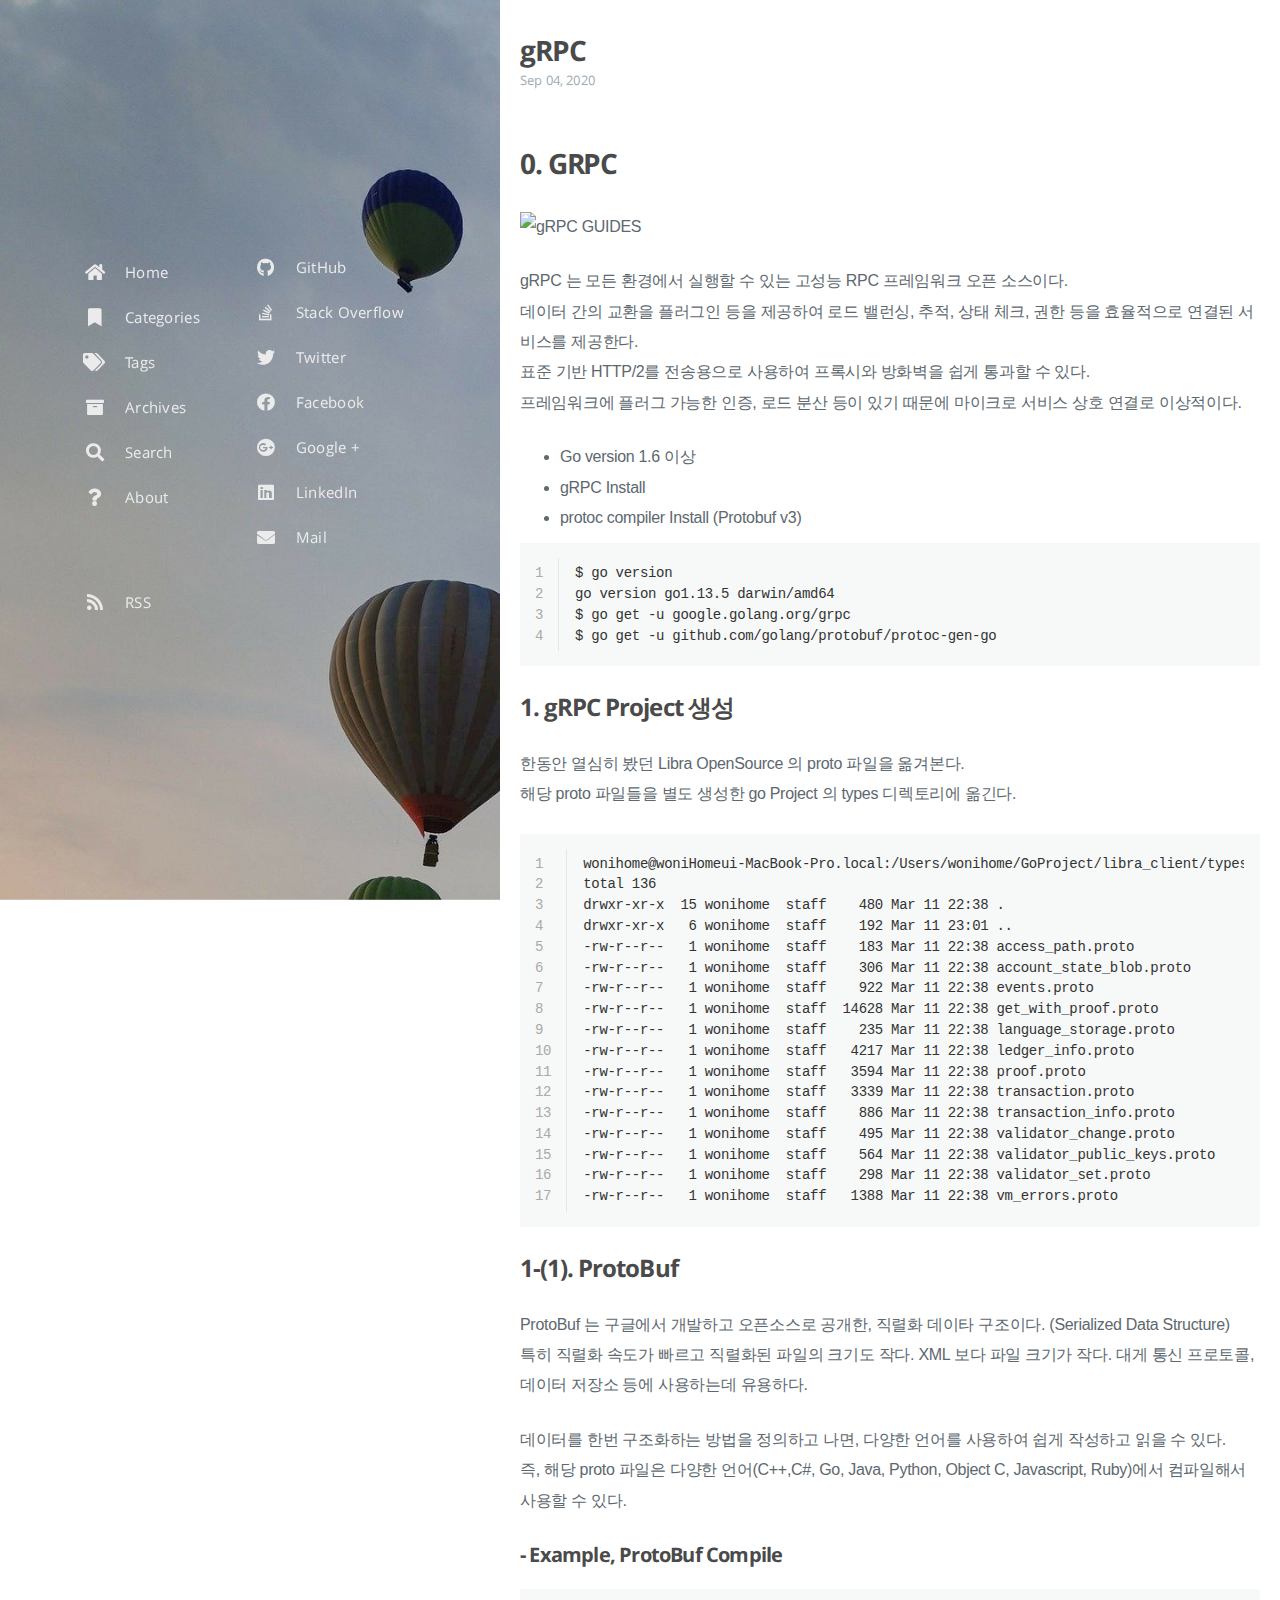
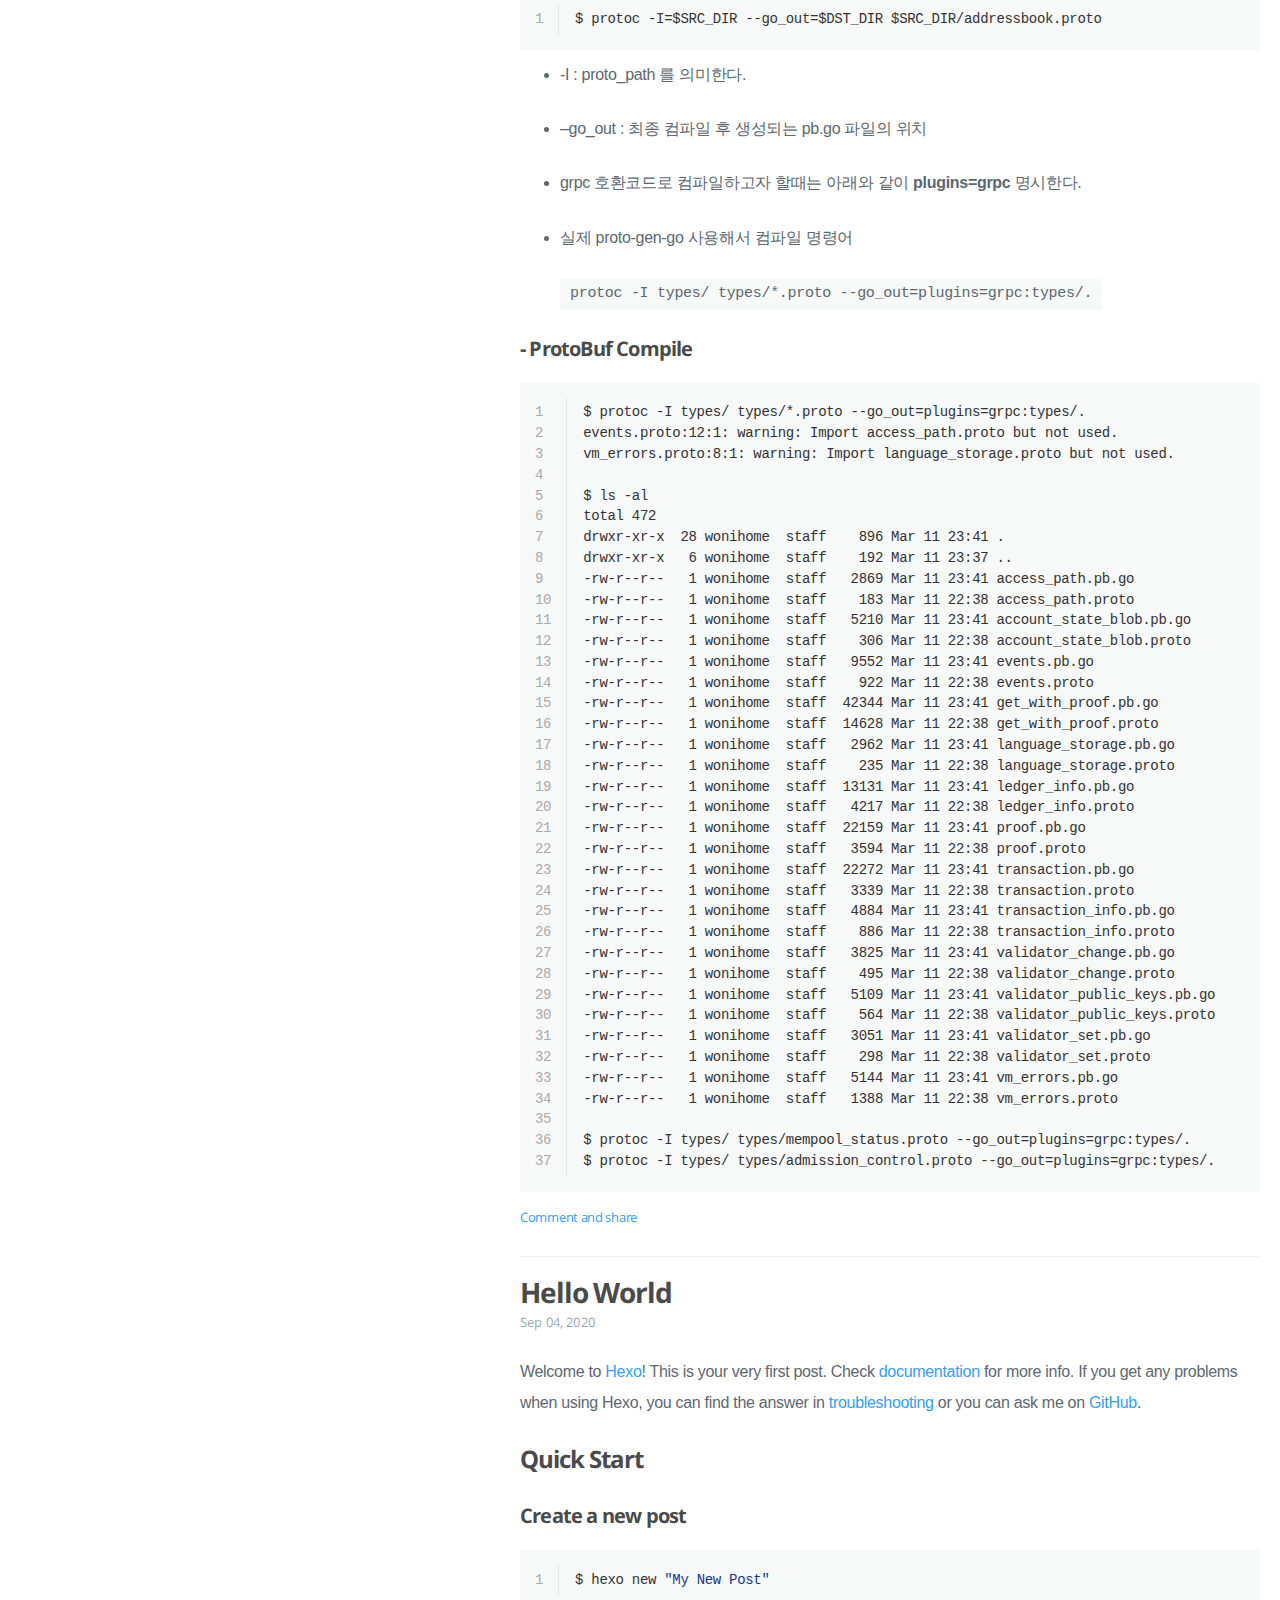
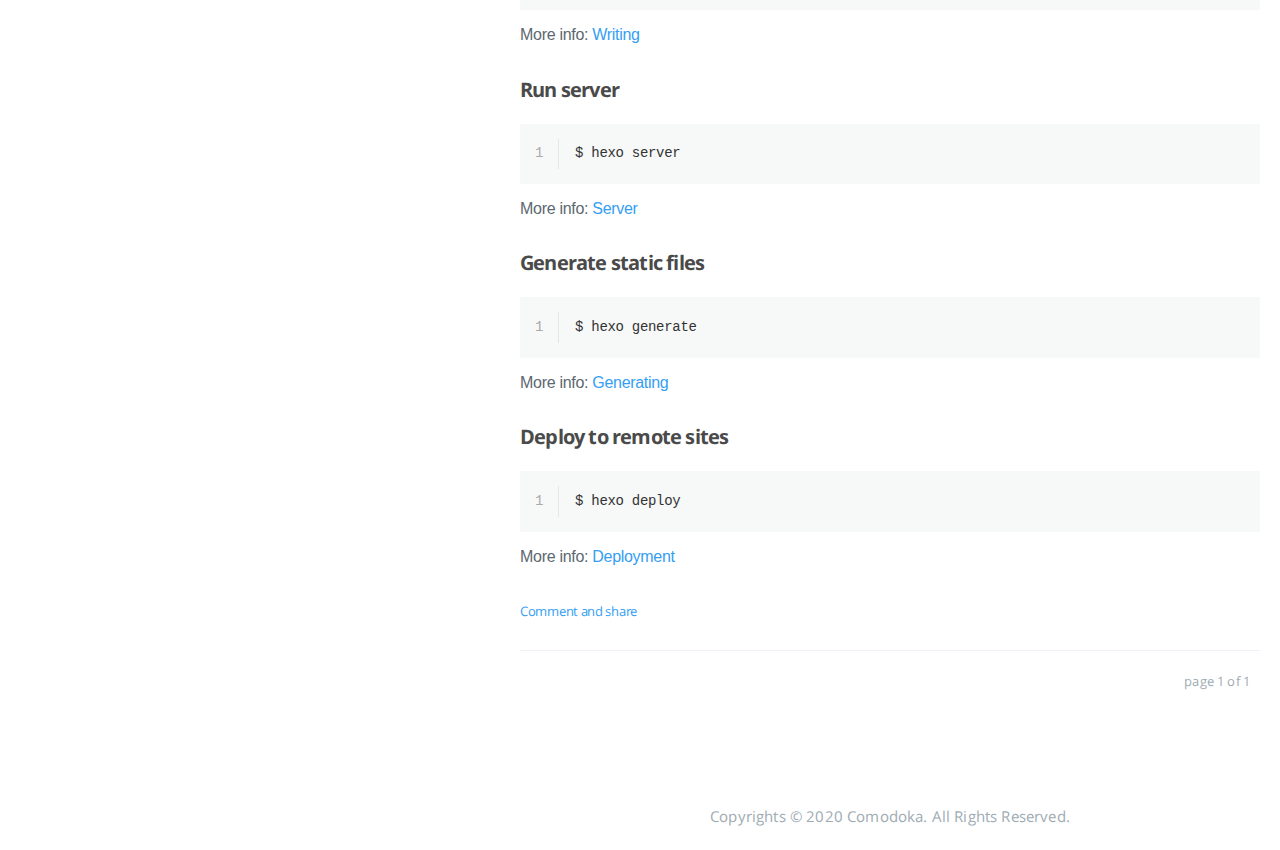
==== commit 1fce6e97: "Site updated: 2020-09-04 23:44:23" ====
--- a/archives/index.html
+++ b/archives/index.html
@@ -14,7 +14,7 @@
     <script type="application/ld+json">{}</script>
     <meta property="og:type" content="blog">
 <meta property="og:title" content="Record Jiwoni&#39;s daily routine">
-<meta property="og:url" content="http://example.com/archives/index.html">
+<meta property="og:url" content="https://comodoka.github.io/archives/index.html">
 <meta property="og:site_name" content="Record Jiwoni&#39;s daily routine">
 <meta property="og:locale" content="en_US">
 <meta property="article:author" content="Comodoka">
@@ -29,7 +29,7 @@
     
     <!--STYLES-->
     
-<link rel="stylesheet" href="/assets/css/style-y5c8lxzqwjdiwfe4vuvutfy2octybtdhdowdcqtmwn5u1wgqf69w1b6l4i4m.min.css">
+<link rel="stylesheet" href="/assets/css/style-exgwylyh99ddhyzim3wve1l8byacpdbeqcf1o4kzfgkjsevtdosibxbzttdn.min.css">
 
     <!--STYLES END-->
     
@@ -317,6 +317,90 @@
                     
                         <a
                             class="link-unstyled"
+                            href="/2020/09/04/gRPC/"
+                            aria-label=": gRPC"
+                        >
+                            gRPC
+                        </a>
+                    
+                </h1>
+                <div class="postShorten-meta">
+    <time datetime="2020-09-04T23:01:32+09:00">
+	
+		    Sep 04, 2020
+    	
+    </time>
+    
+</div>
+
+            </div>
+            
+                <div class="postShorten-content">
+                    <h1 id="0-GRPC"><a href="#0-GRPC" class="headerlink" title="0. GRPC"></a>0. GRPC</h1><p><img src="https://www.grpc.io/img/landing-2.svg" alt="gRPC GUIDES"></p>
+<p>gRPC 는 모든 환경에서 실행할 수 있는 고성능 RPC 프레임워크 오픈 소스이다.<br>데이터 간의 교환을 플러그인 등을 제공하여 로드 밸런싱, 추적, 상태 체크, 권한 등을 효율적으로 연결된 서비스를 제공한다.<br>표준 기반 HTTP/2를 전송용으로 사용하여 프록시와 방화벽을 쉽게 통과할 수 있다.<br>프레임워크에 플러그 가능한 인증, 로드 분산 등이 있기 때문에 마이크로 서비스 상호 연결로 이상적이다.</p>
+<ul>
+<li>Go version 1.6 이상</li>
+<li>gRPC Install</li>
+<li>protoc compiler Install (Protobuf v3)</li>
+</ul>
+<figure class="highlight cmd"><table><tr><td class="gutter"><pre><span class="line">1</span><br><span class="line">2</span><br><span class="line">3</span><br><span class="line">4</span><br></pre></td><td class="code"><pre><span class="line">$ go version</span><br><span class="line">go version go1.<span class="number">13</span>.<span class="number">5</span> darwin/amd64</span><br><span class="line">$ go get -u google.golang.org/grpc</span><br><span class="line">$ go get -u github.com/golang/protobuf/protoc-gen-go</span><br></pre></td></tr></table></figure>
+
+
+
+<h2 id="1-gRPC-Project-생성"><a href="#1-gRPC-Project-생성" class="headerlink" title="1. gRPC Project 생성"></a>1. gRPC Project 생성</h2><p>한동안 열심히 봤던 Libra OpenSource 의 proto 파일을 옮겨본다.<br>해당 proto 파일들을 별도 생성한 go Project 의 types 디렉토리에 옮긴다.</p>
+<figure class="highlight cmd"><table><tr><td class="gutter"><pre><span class="line">1</span><br><span class="line">2</span><br><span class="line">3</span><br><span class="line">4</span><br><span class="line">5</span><br><span class="line">6</span><br><span class="line">7</span><br><span class="line">8</span><br><span class="line">9</span><br><span class="line">10</span><br><span class="line">11</span><br><span class="line">12</span><br><span class="line">13</span><br><span class="line">14</span><br><span class="line">15</span><br><span class="line">16</span><br><span class="line">17</span><br></pre></td><td class="code"><pre><span class="line">wonihome@woniHomeui-MacBook-Pro.local:/Users/wonihome/GoProject/libra_client/types $ ls -al</span><br><span class="line">total <span class="number">136</span></span><br><span class="line">drwxr-xr-x  <span class="number">15</span> wonihome  staff    <span class="number">480</span> Mar <span class="number">11</span> <span class="number">22</span>:<span class="number">38</span> .</span><br><span class="line">drwxr-xr-x   <span class="number">6</span> wonihome  staff    <span class="number">192</span> Mar <span class="number">11</span> <span class="number">23</span>:<span class="number">01</span> ..</span><br><span class="line">-rw-r--r--   <span class="number">1</span> wonihome  staff    <span class="number">183</span> Mar <span class="number">11</span> <span class="number">22</span>:<span class="number">38</span> access_path.proto</span><br><span class="line">-rw-r--r--   <span class="number">1</span> wonihome  staff    <span class="number">306</span> Mar <span class="number">11</span> <span class="number">22</span>:<span class="number">38</span> account_state_blob.proto</span><br><span class="line">-rw-r--r--   <span class="number">1</span> wonihome  staff    <span class="number">922</span> Mar <span class="number">11</span> <span class="number">22</span>:<span class="number">38</span> events.proto</span><br><span class="line">-rw-r--r--   <span class="number">1</span> wonihome  staff  <span class="number">14628</span> Mar <span class="number">11</span> <span class="number">22</span>:<span class="number">38</span> get_with_proof.proto</span><br><span class="line">-rw-r--r--   <span class="number">1</span> wonihome  staff    <span class="number">235</span> Mar <span class="number">11</span> <span class="number">22</span>:<span class="number">38</span> language_storage.proto</span><br><span class="line">-rw-r--r--   <span class="number">1</span> wonihome  staff   <span class="number">4217</span> Mar <span class="number">11</span> <span class="number">22</span>:<span class="number">38</span> ledger_info.proto</span><br><span class="line">-rw-r--r--   <span class="number">1</span> wonihome  staff   <span class="number">3594</span> Mar <span class="number">11</span> <span class="number">22</span>:<span class="number">38</span> proof.proto</span><br><span class="line">-rw-r--r--   <span class="number">1</span> wonihome  staff   <span class="number">3339</span> Mar <span class="number">11</span> <span class="number">22</span>:<span class="number">38</span> transaction.proto</span><br><span class="line">-rw-r--r--   <span class="number">1</span> wonihome  staff    <span class="number">886</span> Mar <span class="number">11</span> <span class="number">22</span>:<span class="number">38</span> transaction_info.proto</span><br><span class="line">-rw-r--r--   <span class="number">1</span> wonihome  staff    <span class="number">495</span> Mar <span class="number">11</span> <span class="number">22</span>:<span class="number">38</span> validator_change.proto</span><br><span class="line">-rw-r--r--   <span class="number">1</span> wonihome  staff    <span class="number">564</span> Mar <span class="number">11</span> <span class="number">22</span>:<span class="number">38</span> validator_public_keys.proto</span><br><span class="line">-rw-r--r--   <span class="number">1</span> wonihome  staff    <span class="number">298</span> Mar <span class="number">11</span> <span class="number">22</span>:<span class="number">38</span> validator_set.proto</span><br><span class="line">-rw-r--r--   <span class="number">1</span> wonihome  staff   <span class="number">1388</span> Mar <span class="number">11</span> <span class="number">22</span>:<span class="number">38</span> vm_errors.proto</span><br></pre></td></tr></table></figure>
+
+
+
+<h2 id="1-1-ProtoBuf"><a href="#1-1-ProtoBuf" class="headerlink" title="1-(1). ProtoBuf"></a>1-(1). ProtoBuf</h2><p>ProtoBuf 는 구글에서 개발하고 오픈소스로 공개한, 직렬화 데이타 구조이다. (Serialized Data Structure)<br>특히 직렬화 속도가 빠르고 직렬화된 파일의 크기도 작다. XML 보다 파일 크기가 작다. 대게  통신 프로토콜, 데이터 저장소 등에 사용하는데 유용하다.</p>
+<p>데이터를 한번 구조화하는 방법을 정의하고 나면, 다양한 언어를 사용하여 쉽게 작성하고 읽을 수 있다.<br>즉, 해당 proto 파일은 다양한 언어(C++,C#, Go, Java, Python, Object C, Javascript, Ruby)에서 컴파일해서 사용할 수 있다.</p>
+<h3 id="Example-ProtoBuf-Compile"><a href="#Example-ProtoBuf-Compile" class="headerlink" title="- Example, ProtoBuf Compile"></a>- Example, ProtoBuf Compile</h3><figure class="highlight cmd"><table><tr><td class="gutter"><pre><span class="line">1</span><br></pre></td><td class="code"><pre><span class="line">$ protoc -I=$SRC_DIR --go_out=$DST_DIR $SRC_DIR/addressbook.proto</span><br></pre></td></tr></table></figure>
+
+<ul>
+<li><p>-I : proto_path 를 의미한다. </p>
+</li>
+<li><p>–go_out : 최종 컴파일 후 생성되는 pb.go 파일의 위치</p>
+</li>
+<li><p>grpc 호환코드로 컴파일하고자 할때는 아래와 같이 <strong>plugins=grpc</strong> 명시한다.</p>
+</li>
+<li><p>실제 proto-gen-go 사용해서 컴파일 명령어</p>
+<p><code> protoc -I types/ types/*.proto --go_out=plugins=grpc:types/.</code></p>
+</li>
+</ul>
+<h3 id="ProtoBuf-Compile"><a href="#ProtoBuf-Compile" class="headerlink" title="- ProtoBuf Compile"></a>- ProtoBuf Compile</h3><figure class="highlight cmd"><table><tr><td class="gutter"><pre><span class="line">1</span><br><span class="line">2</span><br><span class="line">3</span><br><span class="line">4</span><br><span class="line">5</span><br><span class="line">6</span><br><span class="line">7</span><br><span class="line">8</span><br><span class="line">9</span><br><span class="line">10</span><br><span class="line">11</span><br><span class="line">12</span><br><span class="line">13</span><br><span class="line">14</span><br><span class="line">15</span><br><span class="line">16</span><br><span class="line">17</span><br><span class="line">18</span><br><span class="line">19</span><br><span class="line">20</span><br><span class="line">21</span><br><span class="line">22</span><br><span class="line">23</span><br><span class="line">24</span><br><span class="line">25</span><br><span class="line">26</span><br><span class="line">27</span><br><span class="line">28</span><br><span class="line">29</span><br><span class="line">30</span><br><span class="line">31</span><br><span class="line">32</span><br><span class="line">33</span><br><span class="line">34</span><br><span class="line">35</span><br><span class="line">36</span><br><span class="line">37</span><br></pre></td><td class="code"><pre><span class="line">$ protoc -I types/ types/*.proto --go_out=plugins=grpc:types/.</span><br><span class="line"><span class="function">events.proto:12:1: <span class="title">warning</span>: <span class="title">Import</span> <span class="title">access_path.proto</span> <span class="title">but</span> <span class="title">not</span> <span class="title">used</span>.</span></span><br><span class="line"><span class="function"><span class="title">vm_errors.proto</span>:8:1: <span class="title">warning</span>: <span class="title">Import</span> <span class="title">language_storage.proto</span> <span class="title">but</span> <span class="title">not</span> <span class="title">used</span>.</span></span><br><span class="line"><span class="function"></span></span><br><span class="line"><span class="function">$ <span class="title">ls</span> -<span class="title">al</span></span></span><br><span class="line"><span class="function"><span class="title">total</span> 472</span></span><br><span class="line"><span class="function"><span class="title">drwxr</span>-<span class="title">xr</span>-<span class="title">x</span>  28 <span class="title">wonihome</span>  <span class="title">staff</span>    896 <span class="title">Mar</span> 11 23:41 .</span></span><br><span class="line"><span class="function"><span class="title">drwxr</span>-<span class="title">xr</span>-<span class="title">x</span>   6 <span class="title">wonihome</span>  <span class="title">staff</span>    192 <span class="title">Mar</span> 11 23:37 ..</span></span><br><span class="line"><span class="function">-<span class="title">rw</span>-<span class="title">r</span>--<span class="title">r</span>--   1 <span class="title">wonihome</span>  <span class="title">staff</span>   2869 <span class="title">Mar</span> 11 23:41 <span class="title">access_path.pb.go</span></span></span><br><span class="line"><span class="function">-<span class="title">rw</span>-<span class="title">r</span>--<span class="title">r</span>--   1 <span class="title">wonihome</span>  <span class="title">staff</span>    183 <span class="title">Mar</span> 11 22:38 <span class="title">access_path.proto</span></span></span><br><span class="line"><span class="function">-<span class="title">rw</span>-<span class="title">r</span>--<span class="title">r</span>--   1 <span class="title">wonihome</span>  <span class="title">staff</span>   5210 <span class="title">Mar</span> 11 23:41 <span class="title">account_state_blob.pb.go</span></span></span><br><span class="line"><span class="function">-<span class="title">rw</span>-<span class="title">r</span>--<span class="title">r</span>--   1 <span class="title">wonihome</span>  <span class="title">staff</span>    306 <span class="title">Mar</span> 11 22:38 <span class="title">account_state_blob.proto</span></span></span><br><span class="line"><span class="function">-<span class="title">rw</span>-<span class="title">r</span>--<span class="title">r</span>--   1 <span class="title">wonihome</span>  <span class="title">staff</span>   9552 <span class="title">Mar</span> 11 23:41 <span class="title">events.pb.go</span></span></span><br><span class="line"><span class="function">-<span class="title">rw</span>-<span class="title">r</span>--<span class="title">r</span>--   1 <span class="title">wonihome</span>  <span class="title">staff</span>    922 <span class="title">Mar</span> 11 22:38 <span class="title">events.proto</span></span></span><br><span class="line"><span class="function">-<span class="title">rw</span>-<span class="title">r</span>--<span class="title">r</span>--   1 <span class="title">wonihome</span>  <span class="title">staff</span>  42344 <span class="title">Mar</span> 11 23:41 <span class="title">get_with_proof.pb.go</span></span></span><br><span class="line"><span class="function">-<span class="title">rw</span>-<span class="title">r</span>--<span class="title">r</span>--   1 <span class="title">wonihome</span>  <span class="title">staff</span>  14628 <span class="title">Mar</span> 11 22:38 <span class="title">get_with_proof.proto</span></span></span><br><span class="line"><span class="function">-<span class="title">rw</span>-<span class="title">r</span>--<span class="title">r</span>--   1 <span class="title">wonihome</span>  <span class="title">staff</span>   2962 <span class="title">Mar</span> 11 23:41 <span class="title">language_storage.pb.go</span></span></span><br><span class="line"><span class="function">-<span class="title">rw</span>-<span class="title">r</span>--<span class="title">r</span>--   1 <span class="title">wonihome</span>  <span class="title">staff</span>    235 <span class="title">Mar</span> 11 22:38 <span class="title">language_storage.proto</span></span></span><br><span class="line"><span class="function">-<span class="title">rw</span>-<span class="title">r</span>--<span class="title">r</span>--   1 <span class="title">wonihome</span>  <span class="title">staff</span>  13131 <span class="title">Mar</span> 11 23:41 <span class="title">ledger_info.pb.go</span></span></span><br><span class="line"><span class="function">-<span class="title">rw</span>-<span class="title">r</span>--<span class="title">r</span>--   1 <span class="title">wonihome</span>  <span class="title">staff</span>   4217 <span class="title">Mar</span> 11 22:38 <span class="title">ledger_info.proto</span></span></span><br><span class="line"><span class="function">-<span class="title">rw</span>-<span class="title">r</span>--<span class="title">r</span>--   1 <span class="title">wonihome</span>  <span class="title">staff</span>  22159 <span class="title">Mar</span> 11 23:41 <span class="title">proof.pb.go</span></span></span><br><span class="line"><span class="function">-<span class="title">rw</span>-<span class="title">r</span>--<span class="title">r</span>--   1 <span class="title">wonihome</span>  <span class="title">staff</span>   3594 <span class="title">Mar</span> 11 22:38 <span class="title">proof.proto</span></span></span><br><span class="line"><span class="function">-<span class="title">rw</span>-<span class="title">r</span>--<span class="title">r</span>--   1 <span class="title">wonihome</span>  <span class="title">staff</span>  22272 <span class="title">Mar</span> 11 23:41 <span class="title">transaction.pb.go</span></span></span><br><span class="line"><span class="function">-<span class="title">rw</span>-<span class="title">r</span>--<span class="title">r</span>--   1 <span class="title">wonihome</span>  <span class="title">staff</span>   3339 <span class="title">Mar</span> 11 22:38 <span class="title">transaction.proto</span></span></span><br><span class="line"><span class="function">-<span class="title">rw</span>-<span class="title">r</span>--<span class="title">r</span>--   1 <span class="title">wonihome</span>  <span class="title">staff</span>   4884 <span class="title">Mar</span> 11 23:41 <span class="title">transaction_info.pb.go</span></span></span><br><span class="line"><span class="function">-<span class="title">rw</span>-<span class="title">r</span>--<span class="title">r</span>--   1 <span class="title">wonihome</span>  <span class="title">staff</span>    886 <span class="title">Mar</span> 11 22:38 <span class="title">transaction_info.proto</span></span></span><br><span class="line"><span class="function">-<span class="title">rw</span>-<span class="title">r</span>--<span class="title">r</span>--   1 <span class="title">wonihome</span>  <span class="title">staff</span>   3825 <span class="title">Mar</span> 11 23:41 <span class="title">validator_change.pb.go</span></span></span><br><span class="line"><span class="function">-<span class="title">rw</span>-<span class="title">r</span>--<span class="title">r</span>--   1 <span class="title">wonihome</span>  <span class="title">staff</span>    495 <span class="title">Mar</span> 11 22:38 <span class="title">validator_change.proto</span></span></span><br><span class="line"><span class="function">-<span class="title">rw</span>-<span class="title">r</span>--<span class="title">r</span>--   1 <span class="title">wonihome</span>  <span class="title">staff</span>   5109 <span class="title">Mar</span> 11 23:41 <span class="title">validator_public_keys.pb.go</span></span></span><br><span class="line"><span class="function">-<span class="title">rw</span>-<span class="title">r</span>--<span class="title">r</span>--   1 <span class="title">wonihome</span>  <span class="title">staff</span>    564 <span class="title">Mar</span> 11 22:38 <span class="title">validator_public_keys.proto</span></span></span><br><span class="line"><span class="function">-<span class="title">rw</span>-<span class="title">r</span>--<span class="title">r</span>--   1 <span class="title">wonihome</span>  <span class="title">staff</span>   3051 <span class="title">Mar</span> 11 23:41 <span class="title">validator_set.pb.go</span></span></span><br><span class="line"><span class="function">-<span class="title">rw</span>-<span class="title">r</span>--<span class="title">r</span>--   1 <span class="title">wonihome</span>  <span class="title">staff</span>    298 <span class="title">Mar</span> 11 22:38 <span class="title">validator_set.proto</span></span></span><br><span class="line"><span class="function">-<span class="title">rw</span>-<span class="title">r</span>--<span class="title">r</span>--   1 <span class="title">wonihome</span>  <span class="title">staff</span>   5144 <span class="title">Mar</span> 11 23:41 <span class="title">vm_errors.pb.go</span></span></span><br><span class="line"><span class="function">-<span class="title">rw</span>-<span class="title">r</span>--<span class="title">r</span>--   1 <span class="title">wonihome</span>  <span class="title">staff</span>   1388 <span class="title">Mar</span> 11 22:38 <span class="title">vm_errors.proto</span></span></span><br><span class="line"><span class="function"></span></span><br><span class="line"><span class="function">$ <span class="title">protoc</span> -<span class="title">I</span> <span class="title">types</span>/ <span class="title">types</span>/<span class="title">mempool_status.proto</span> --<span class="title">go_out</span>=<span class="title">plugins</span>=<span class="title">grpc:types</span>/.</span></span><br><span class="line"><span class="function">$ <span class="title">protoc</span> -<span class="title">I</span> <span class="title">types</span>/ <span class="title">types</span>/<span class="title">admission_control.proto</span> --<span class="title">go_out</span>=<span class="title">plugins</span>=<span class="title">grpc:types</span>/.</span></span><br></pre></td></tr></table></figure>
+
+
+                    
+                        
+
+
+                    
+                    
+                        <p>
+                            <a
+                                href="/2020/09/04/gRPC/#post-footer"
+                                class="postShorten-excerpt_link link"
+                                aria-label=""
+                            >
+                                Comment and share
+                            </a>
+                        </p>
+                    
+                </div>
+            
+        </div>
+        
+    </article>
+    
+    
+    <article class="postShorten postShorten--thumbnailimg-bottom">
+        <div class="postShorten-wrap">
+            
+            <div class="postShorten-header">
+                <h1 class="postShorten-title">
+                    
+                        <a
+                            class="link-unstyled"
                             href="/2020/09/04/hello-world/"
                             aria-label=": Hello World"
                         >
@@ -424,7 +508,7 @@
 <div id="cover" style="background-image:url('/assets/images/cover.jpg');"></div>
         <!--SCRIPTS-->
 
-<script src="/assets/js/script-uzybvopi6v0olwxrtqckxhjvbe0mceuhhuak3uquynt2j86z6gkercpgezoo.min.js"></script>
+<script src="/assets/js/script-lhrmpj5azdtauxwzgxzkcih4lpzpixrsztaxfnluwj6pxi1xcb81pbo6gvto.min.js"></script>
 
 <!--SCRIPTS END-->
 
--- a/assets/css/style-exgwylyh99ddhyzim3wve1l8byacpdbeqcf1o4kzfgkjsevtdosibxbzttdn.min.css
+++ b/assets/css/style-exgwylyh99ddhyzim3wve1l8byacpdbeqcf1o4kzfgkjsevtdosibxbzttdn.min.css
@@ -0,0 +1,4 @@
+@charset "UTF-8";/*!
+ * Font Awesome Free 5.12.1 by @fontawesome - https://fontawesome.com
+ * License - https://fontawesome.com/license/free (Icons: CC BY 4.0, Fonts: SIL OFL 1.1, Code: MIT License)
+ */.fa,.fab,.fad,.fal,.far,.fas{-moz-osx-font-smoothing:grayscale;-webkit-font-smoothing:antialiased;display:inline-block;font-style:normal;font-variant:normal;text-rendering:auto;line-height:1}.fa-lg{font-size:1.33333em;line-height:.75em;vertical-align:-.0667em}.fa-xs{font-size:.75em}.fa-sm{font-size:.875em}.fa-1x{font-size:1em}.fa-2x{font-size:2em}.fa-3x{font-size:3em}.fa-4x{font-size:4em}.fa-5x{font-size:5em}.fa-6x{font-size:6em}.fa-7x{font-size:7em}.fa-8x{font-size:8em}.fa-9x{font-size:9em}.fa-10x{font-size:10em}.fa-fw{text-align:center;width:1.25em}.fa-ul{list-style-type:none;margin-left:2.5em;padding-left:0}.fa-ul>li{position:relative}.fa-li{left:-2em;position:absolute;text-align:center;width:2em;line-height:inherit}.fa-border{border:solid .08em #eee;border-radius:.1em;padding:.2em .25em .15em}.fa-pull-left{float:left}.fa-pull-right{float:right}.fa.fa-pull-left,.fab.fa-pull-left,.fal.fa-pull-left,.far.fa-pull-left,.fas.fa-pull-left{margin-right:.3em}.fa.fa-pull-right,.fab.fa-pull-right,.fal.fa-pull-right,.far.fa-pull-right,.fas.fa-pull-right{margin-left:.3em}.fa-spin{-webkit-animation:fa-spin 2s infinite linear;animation:fa-spin 2s infinite linear}.fa-pulse{-webkit-animation:fa-spin 1s infinite steps(8);animation:fa-spin 1s infinite steps(8)}@-webkit-keyframes fa-spin{0%{-webkit-transform:rotate(0);transform:rotate(0)}100%{-webkit-transform:rotate(360deg);transform:rotate(360deg)}}@keyframes fa-spin{0%{-webkit-transform:rotate(0);transform:rotate(0)}100%{-webkit-transform:rotate(360deg);transform:rotate(360deg)}}.fa-rotate-90{-webkit-transform:rotate(90deg);transform:rotate(90deg)}.fa-rotate-180{-webkit-transform:rotate(180deg);transform:rotate(180deg)}.fa-rotate-270{-webkit-transform:rotate(270deg);transform:rotate(270deg)}.fa-flip-horizontal{-webkit-transform:scale(-1,1);transform:scale(-1,1)}.fa-flip-vertical{-webkit-transform:scale(1,-1);transform:scale(1,-1)}.fa-flip-both,.fa-flip-horizontal.fa-flip-vertical{-webkit-transform:scale(-1,-1);transform:scale(-1,-1)}:root .fa-flip-both,:root .fa-flip-horizontal,:root .fa-flip-vertical,:root .fa-rotate-180,:root .fa-rotate-270,:root .fa-rotate-90{-webkit-filter:none;filter:none}.fa-stack{display:inline-block;height:2em;line-height:2em;position:relative;vertical-align:middle;width:2.5em}.fa-stack-1x,.fa-stack-2x{left:0;position:absolute;text-align:center;width:100%}.fa-stack-1x{line-height:inherit}.fa-stack-2x{font-size:2em}.fa-inverse{color:#fff}.fa-500px:before{content:"\f26e"}.fa-accessible-icon:before{content:"\f368"}.fa-accusoft:before{content:"\f369"}.fa-acquisitions-incorporated:before{content:"\f6af"}.fa-ad:before{content:"\f641"}.fa-address-book:before{content:"\f2b9"}.fa-address-card:before{content:"\f2bb"}.fa-adjust:before{content:"\f042"}.fa-adn:before{content:"\f170"}.fa-adobe:before{content:"\f778"}.fa-adversal:before{content:"\f36a"}.fa-affiliatetheme:before{content:"\f36b"}.fa-air-freshener:before{content:"\f5d0"}.fa-airbnb:before{content:"\f834"}.fa-algolia:before{content:"\f36c"}.fa-align-center:before{content:"\f037"}.fa-align-justify:before{content:"\f039"}.fa-align-left:before{content:"\f036"}.fa-align-right:before{content:"\f038"}.fa-alipay:before{content:"\f642"}.fa-allergies:before{content:"\f461"}.fa-amazon:before{content:"\f270"}.fa-amazon-pay:before{content:"\f42c"}.fa-ambulance:before{content:"\f0f9"}.fa-american-sign-language-interpreting:before{content:"\f2a3"}.fa-amilia:before{content:"\f36d"}.fa-anchor:before{content:"\f13d"}.fa-android:before{content:"\f17b"}.fa-angellist:before{content:"\f209"}.fa-angle-double-down:before{content:"\f103"}.fa-angle-double-left:before{content:"\f100"}.fa-angle-double-right:before{content:"\f101"}.fa-angle-double-up:before{content:"\f102"}.fa-angle-down:before{content:"\f107"}.fa-angle-left:before{content:"\f104"}.fa-angle-right:before{content:"\f105"}.fa-angle-up:before{content:"\f106"}.fa-angry:before{content:"\f556"}.fa-angrycreative:before{content:"\f36e"}.fa-angular:before{content:"\f420"}.fa-ankh:before{content:"\f644"}.fa-app-store:before{content:"\f36f"}.fa-app-store-ios:before{content:"\f370"}.fa-apper:before{content:"\f371"}.fa-apple:before{content:"\f179"}.fa-apple-alt:before{content:"\f5d1"}.fa-apple-pay:before{content:"\f415"}.fa-archive:before{content:"\f187"}.fa-archway:before{content:"\f557"}.fa-arrow-alt-circle-down:before{content:"\f358"}.fa-arrow-alt-circle-left:before{content:"\f359"}.fa-arrow-alt-circle-right:before{content:"\f35a"}.fa-arrow-alt-circle-up:before{content:"\f35b"}.fa-arrow-circle-down:before{content:"\f0ab"}.fa-arrow-circle-left:before{content:"\f0a8"}.fa-arrow-circle-right:before{content:"\f0a9"}.fa-arrow-circle-up:before{content:"\f0aa"}.fa-arrow-down:before{content:"\f063"}.fa-arrow-left:before{content:"\f060"}.fa-arrow-right:before{content:"\f061"}.fa-arrow-up:before{content:"\f062"}.fa-arrows-alt:before{content:"\f0b2"}.fa-arrows-alt-h:before{content:"\f337"}.fa-arrows-alt-v:before{content:"\f338"}.fa-artstation:before{content:"\f77a"}.fa-assistive-listening-systems:before{content:"\f2a2"}.fa-asterisk:before{content:"\f069"}.fa-asymmetrik:before{content:"\f372"}.fa-at:before{content:"\f1fa"}.fa-atlas:before{content:"\f558"}.fa-atlassian:before{content:"\f77b"}.fa-atom:before{content:"\f5d2"}.fa-audible:before{content:"\f373"}.fa-audio-description:before{content:"\f29e"}.fa-autoprefixer:before{content:"\f41c"}.fa-avianex:before{content:"\f374"}.fa-aviato:before{content:"\f421"}.fa-award:before{content:"\f559"}.fa-aws:before{content:"\f375"}.fa-baby:before{content:"\f77c"}.fa-baby-carriage:before{content:"\f77d"}.fa-backspace:before{content:"\f55a"}.fa-backward:before{content:"\f04a"}.fa-bacon:before{content:"\f7e5"}.fa-bahai:before{content:"\f666"}.fa-balance-scale:before{content:"\f24e"}.fa-balance-scale-left:before{content:"\f515"}.fa-balance-scale-right:before{content:"\f516"}.fa-ban:before{content:"\f05e"}.fa-band-aid:before{content:"\f462"}.fa-bandcamp:before{content:"\f2d5"}.fa-barcode:before{content:"\f02a"}.fa-bars:before{content:"\f0c9"}.fa-baseball-ball:before{content:"\f433"}.fa-basketball-ball:before{content:"\f434"}.fa-bath:before{content:"\f2cd"}.fa-battery-empty:before{content:"\f244"}.fa-battery-full:before{content:"\f240"}.fa-battery-half:before{content:"\f242"}.fa-battery-quarter:before{content:"\f243"}.fa-battery-three-quarters:before{content:"\f241"}.fa-battle-net:before{content:"\f835"}.fa-bed:before{content:"\f236"}.fa-beer:before{content:"\f0fc"}.fa-behance:before{content:"\f1b4"}.fa-behance-square:before{content:"\f1b5"}.fa-bell:before{content:"\f0f3"}.fa-bell-slash:before{content:"\f1f6"}.fa-bezier-curve:before{content:"\f55b"}.fa-bible:before{content:"\f647"}.fa-bicycle:before{content:"\f206"}.fa-biking:before{content:"\f84a"}.fa-bimobject:before{content:"\f378"}.fa-binoculars:before{content:"\f1e5"}.fa-biohazard:before{content:"\f780"}.fa-birthday-cake:before{content:"\f1fd"}.fa-bitbucket:before{content:"\f171"}.fa-bitcoin:before{content:"\f379"}.fa-bity:before{content:"\f37a"}.fa-black-tie:before{content:"\f27e"}.fa-blackberry:before{content:"\f37b"}.fa-blender:before{content:"\f517"}.fa-blender-phone:before{content:"\f6b6"}.fa-blind:before{content:"\f29d"}.fa-blog:before{content:"\f781"}.fa-blogger:before{content:"\f37c"}.fa-blogger-b:before{content:"\f37d"}.fa-bluetooth:before{content:"\f293"}.fa-bluetooth-b:before{content:"\f294"}.fa-bold:before{content:"\f032"}.fa-bolt:before{content:"\f0e7"}.fa-bomb:before{content:"\f1e2"}.fa-bone:before{content:"\f5d7"}.fa-bong:before{content:"\f55c"}.fa-book:before{content:"\f02d"}.fa-book-dead:before{content:"\f6b7"}.fa-book-medical:before{content:"\f7e6"}.fa-book-open:before{content:"\f518"}.fa-book-reader:before{content:"\f5da"}.fa-bookmark:before{content:"\f02e"}.fa-bootstrap:before{content:"\f836"}.fa-border-all:before{content:"\f84c"}.fa-border-none:before{content:"\f850"}.fa-border-style:before{content:"\f853"}.fa-bowling-ball:before{content:"\f436"}.fa-box:before{content:"\f466"}.fa-box-open:before{content:"\f49e"}.fa-boxes:before{content:"\f468"}.fa-braille:before{content:"\f2a1"}.fa-brain:before{content:"\f5dc"}.fa-bread-slice:before{content:"\f7ec"}.fa-briefcase:before{content:"\f0b1"}.fa-briefcase-medical:before{content:"\f469"}.fa-broadcast-tower:before{content:"\f519"}.fa-broom:before{content:"\f51a"}.fa-brush:before{content:"\f55d"}.fa-btc:before{content:"\f15a"}.fa-buffer:before{content:"\f837"}.fa-bug:before{content:"\f188"}.fa-building:before{content:"\f1ad"}.fa-bullhorn:before{content:"\f0a1"}.fa-bullseye:before{content:"\f140"}.fa-burn:before{content:"\f46a"}.fa-buromobelexperte:before{content:"\f37f"}.fa-bus:before{content:"\f207"}.fa-bus-alt:before{content:"\f55e"}.fa-business-time:before{content:"\f64a"}.fa-buy-n-large:before{content:"\f8a6"}.fa-buysellads:before{content:"\f20d"}.fa-calculator:before{content:"\f1ec"}.fa-calendar:before{content:"\f133"}.fa-calendar-alt:before{content:"\f073"}.fa-calendar-check:before{content:"\f274"}.fa-calendar-day:before{content:"\f783"}.fa-calendar-minus:before{content:"\f272"}.fa-calendar-plus:before{content:"\f271"}.fa-calendar-times:before{content:"\f273"}.fa-calendar-week:before{content:"\f784"}.fa-camera:before{content:"\f030"}.fa-camera-retro:before{content:"\f083"}.fa-campground:before{content:"\f6bb"}.fa-canadian-maple-leaf:before{content:"\f785"}.fa-candy-cane:before{content:"\f786"}.fa-cannabis:before{content:"\f55f"}.fa-capsules:before{content:"\f46b"}.fa-car:before{content:"\f1b9"}.fa-car-alt:before{content:"\f5de"}.fa-car-battery:before{content:"\f5df"}.fa-car-crash:before{content:"\f5e1"}.fa-car-side:before{content:"\f5e4"}.fa-caravan:before{content:"\f8ff"}.fa-caret-down:before{content:"\f0d7"}.fa-caret-left:before{content:"\f0d9"}.fa-caret-right:before{content:"\f0da"}.fa-caret-square-down:before{content:"\f150"}.fa-caret-square-left:before{content:"\f191"}.fa-caret-square-right:before{content:"\f152"}.fa-caret-square-up:before{content:"\f151"}.fa-caret-up:before{content:"\f0d8"}.fa-carrot:before{content:"\f787"}.fa-cart-arrow-down:before{content:"\f218"}.fa-cart-plus:before{content:"\f217"}.fa-cash-register:before{content:"\f788"}.fa-cat:before{content:"\f6be"}.fa-cc-amazon-pay:before{content:"\f42d"}.fa-cc-amex:before{content:"\f1f3"}.fa-cc-apple-pay:before{content:"\f416"}.fa-cc-diners-club:before{content:"\f24c"}.fa-cc-discover:before{content:"\f1f2"}.fa-cc-jcb:before{content:"\f24b"}.fa-cc-mastercard:before{content:"\f1f1"}.fa-cc-paypal:before{content:"\f1f4"}.fa-cc-stripe:before{content:"\f1f5"}.fa-cc-visa:before{content:"\f1f0"}.fa-centercode:before{content:"\f380"}.fa-centos:before{content:"\f789"}.fa-certificate:before{content:"\f0a3"}.fa-chair:before{content:"\f6c0"}.fa-chalkboard:before{content:"\f51b"}.fa-chalkboard-teacher:before{content:"\f51c"}.fa-charging-station:before{content:"\f5e7"}.fa-chart-area:before{content:"\f1fe"}.fa-chart-bar:before{content:"\f080"}.fa-chart-line:before{content:"\f201"}.fa-chart-pie:before{content:"\f200"}.fa-check:before{content:"\f00c"}.fa-check-circle:before{content:"\f058"}.fa-check-double:before{content:"\f560"}.fa-check-square:before{content:"\f14a"}.fa-cheese:before{content:"\f7ef"}.fa-chess:before{content:"\f439"}.fa-chess-bishop:before{content:"\f43a"}.fa-chess-board:before{content:"\f43c"}.fa-chess-king:before{content:"\f43f"}.fa-chess-knight:before{content:"\f441"}.fa-chess-pawn:before{content:"\f443"}.fa-chess-queen:before{content:"\f445"}.fa-chess-rook:before{content:"\f447"}.fa-chevron-circle-down:before{content:"\f13a"}.fa-chevron-circle-left:before{content:"\f137"}.fa-chevron-circle-right:before{content:"\f138"}.fa-chevron-circle-up:before{content:"\f139"}.fa-chevron-down:before{content:"\f078"}.fa-chevron-left:before{content:"\f053"}.fa-chevron-right:before{content:"\f054"}.fa-chevron-up:before{content:"\f077"}.fa-child:before{content:"\f1ae"}.fa-chrome:before{content:"\f268"}.fa-chromecast:before{content:"\f838"}.fa-church:before{content:"\f51d"}.fa-circle:before{content:"\f111"}.fa-circle-notch:before{content:"\f1ce"}.fa-city:before{content:"\f64f"}.fa-clinic-medical:before{content:"\f7f2"}.fa-clipboard:before{content:"\f328"}.fa-clipboard-check:before{content:"\f46c"}.fa-clipboard-list:before{content:"\f46d"}.fa-clock:before{content:"\f017"}.fa-clone:before{content:"\f24d"}.fa-closed-captioning:before{content:"\f20a"}.fa-cloud:before{content:"\f0c2"}.fa-cloud-download-alt:before{content:"\f381"}.fa-cloud-meatball:before{content:"\f73b"}.fa-cloud-moon:before{content:"\f6c3"}.fa-cloud-moon-rain:before{content:"\f73c"}.fa-cloud-rain:before{content:"\f73d"}.fa-cloud-showers-heavy:before{content:"\f740"}.fa-cloud-sun:before{content:"\f6c4"}.fa-cloud-sun-rain:before{content:"\f743"}.fa-cloud-upload-alt:before{content:"\f382"}.fa-cloudscale:before{content:"\f383"}.fa-cloudsmith:before{content:"\f384"}.fa-cloudversify:before{content:"\f385"}.fa-cocktail:before{content:"\f561"}.fa-code:before{content:"\f121"}.fa-code-branch:before{content:"\f126"}.fa-codepen:before{content:"\f1cb"}.fa-codiepie:before{content:"\f284"}.fa-coffee:before{content:"\f0f4"}.fa-cog:before{content:"\f013"}.fa-cogs:before{content:"\f085"}.fa-coins:before{content:"\f51e"}.fa-columns:before{content:"\f0db"}.fa-comment:before{content:"\f075"}.fa-comment-alt:before{content:"\f27a"}.fa-comment-dollar:before{content:"\f651"}.fa-comment-dots:before{content:"\f4ad"}.fa-comment-medical:before{content:"\f7f5"}.fa-comment-slash:before{content:"\f4b3"}.fa-comments:before{content:"\f086"}.fa-comments-dollar:before{content:"\f653"}.fa-compact-disc:before{content:"\f51f"}.fa-compass:before{content:"\f14e"}.fa-compress:before{content:"\f066"}.fa-compress-alt:before{content:"\f422"}.fa-compress-arrows-alt:before{content:"\f78c"}.fa-concierge-bell:before{content:"\f562"}.fa-confluence:before{content:"\f78d"}.fa-connectdevelop:before{content:"\f20e"}.fa-contao:before{content:"\f26d"}.fa-cookie:before{content:"\f563"}.fa-cookie-bite:before{content:"\f564"}.fa-copy:before{content:"\f0c5"}.fa-copyright:before{content:"\f1f9"}.fa-cotton-bureau:before{content:"\f89e"}.fa-couch:before{content:"\f4b8"}.fa-cpanel:before{content:"\f388"}.fa-creative-commons:before{content:"\f25e"}.fa-creative-commons-by:before{content:"\f4e7"}.fa-creative-commons-nc:before{content:"\f4e8"}.fa-creative-commons-nc-eu:before{content:"\f4e9"}.fa-creative-commons-nc-jp:before{content:"\f4ea"}.fa-creative-commons-nd:before{content:"\f4eb"}.fa-creative-commons-pd:before{content:"\f4ec"}.fa-creative-commons-pd-alt:before{content:"\f4ed"}.fa-creative-commons-remix:before{content:"\f4ee"}.fa-creative-commons-sa:before{content:"\f4ef"}.fa-creative-commons-sampling:before{content:"\f4f0"}.fa-creative-commons-sampling-plus:before{content:"\f4f1"}.fa-creative-commons-share:before{content:"\f4f2"}.fa-creative-commons-zero:before{content:"\f4f3"}.fa-credit-card:before{content:"\f09d"}.fa-critical-role:before{content:"\f6c9"}.fa-crop:before{content:"\f125"}.fa-crop-alt:before{content:"\f565"}.fa-cross:before{content:"\f654"}.fa-crosshairs:before{content:"\f05b"}.fa-crow:before{content:"\f520"}.fa-crown:before{content:"\f521"}.fa-crutch:before{content:"\f7f7"}.fa-css3:before{content:"\f13c"}.fa-css3-alt:before{content:"\f38b"}.fa-cube:before{content:"\f1b2"}.fa-cubes:before{content:"\f1b3"}.fa-cut:before{content:"\f0c4"}.fa-cuttlefish:before{content:"\f38c"}.fa-d-and-d:before{content:"\f38d"}.fa-d-and-d-beyond:before{content:"\f6ca"}.fa-dailymotion:before{content:"\f952"}.fa-dashcube:before{content:"\f210"}.fa-database:before{content:"\f1c0"}.fa-deaf:before{content:"\f2a4"}.fa-delicious:before{content:"\f1a5"}.fa-democrat:before{content:"\f747"}.fa-deploydog:before{content:"\f38e"}.fa-deskpro:before{content:"\f38f"}.fa-desktop:before{content:"\f108"}.fa-dev:before{content:"\f6cc"}.fa-deviantart:before{content:"\f1bd"}.fa-dharmachakra:before{content:"\f655"}.fa-dhl:before{content:"\f790"}.fa-diagnoses:before{content:"\f470"}.fa-diaspora:before{content:"\f791"}.fa-dice:before{content:"\f522"}.fa-dice-d20:before{content:"\f6cf"}.fa-dice-d6:before{content:"\f6d1"}.fa-dice-five:before{content:"\f523"}.fa-dice-four:before{content:"\f524"}.fa-dice-one:before{content:"\f525"}.fa-dice-six:before{content:"\f526"}.fa-dice-three:before{content:"\f527"}.fa-dice-two:before{content:"\f528"}.fa-digg:before{content:"\f1a6"}.fa-digital-ocean:before{content:"\f391"}.fa-digital-tachograph:before{content:"\f566"}.fa-directions:before{content:"\f5eb"}.fa-discord:before{content:"\f392"}.fa-discourse:before{content:"\f393"}.fa-divide:before{content:"\f529"}.fa-dizzy:before{content:"\f567"}.fa-dna:before{content:"\f471"}.fa-dochub:before{content:"\f394"}.fa-docker:before{content:"\f395"}.fa-dog:before{content:"\f6d3"}.fa-dollar-sign:before{content:"\f155"}.fa-dolly:before{content:"\f472"}.fa-dolly-flatbed:before{content:"\f474"}.fa-donate:before{content:"\f4b9"}.fa-door-closed:before{content:"\f52a"}.fa-door-open:before{content:"\f52b"}.fa-dot-circle:before{content:"\f192"}.fa-dove:before{content:"\f4ba"}.fa-download:before{content:"\f019"}.fa-draft2digital:before{content:"\f396"}.fa-drafting-compass:before{content:"\f568"}.fa-dragon:before{content:"\f6d5"}.fa-draw-polygon:before{content:"\f5ee"}.fa-dribbble:before{content:"\f17d"}.fa-dribbble-square:before{content:"\f397"}.fa-dropbox:before{content:"\f16b"}.fa-drum:before{content:"\f569"}.fa-drum-steelpan:before{content:"\f56a"}.fa-drumstick-bite:before{content:"\f6d7"}.fa-drupal:before{content:"\f1a9"}.fa-dumbbell:before{content:"\f44b"}.fa-dumpster:before{content:"\f793"}.fa-dumpster-fire:before{content:"\f794"}.fa-dungeon:before{content:"\f6d9"}.fa-dyalog:before{content:"\f399"}.fa-earlybirds:before{content:"\f39a"}.fa-ebay:before{content:"\f4f4"}.fa-edge:before{content:"\f282"}.fa-edit:before{content:"\f044"}.fa-egg:before{content:"\f7fb"}.fa-eject:before{content:"\f052"}.fa-elementor:before{content:"\f430"}.fa-ellipsis-h:before{content:"\f141"}.fa-ellipsis-v:before{content:"\f142"}.fa-ello:before{content:"\f5f1"}.fa-ember:before{content:"\f423"}.fa-empire:before{content:"\f1d1"}.fa-envelope:before{content:"\f0e0"}.fa-envelope-open:before{content:"\f2b6"}.fa-envelope-open-text:before{content:"\f658"}.fa-envelope-square:before{content:"\f199"}.fa-envira:before{content:"\f299"}.fa-equals:before{content:"\f52c"}.fa-eraser:before{content:"\f12d"}.fa-erlang:before{content:"\f39d"}.fa-ethereum:before{content:"\f42e"}.fa-ethernet:before{content:"\f796"}.fa-etsy:before{content:"\f2d7"}.fa-euro-sign:before{content:"\f153"}.fa-evernote:before{content:"\f839"}.fa-exchange-alt:before{content:"\f362"}.fa-exclamation:before{content:"\f12a"}.fa-exclamation-circle:before{content:"\f06a"}.fa-exclamation-triangle:before{content:"\f071"}.fa-expand:before{content:"\f065"}.fa-expand-alt:before{content:"\f424"}.fa-expand-arrows-alt:before{content:"\f31e"}.fa-expeditedssl:before{content:"\f23e"}.fa-external-link-alt:before{content:"\f35d"}.fa-external-link-square-alt:before{content:"\f360"}.fa-eye:before{content:"\f06e"}.fa-eye-dropper:before{content:"\f1fb"}.fa-eye-slash:before{content:"\f070"}.fa-facebook:before{content:"\f09a"}.fa-facebook-f:before{content:"\f39e"}.fa-facebook-messenger:before{content:"\f39f"}.fa-facebook-square:before{content:"\f082"}.fa-fan:before{content:"\f863"}.fa-fantasy-flight-games:before{content:"\f6dc"}.fa-fast-backward:before{content:"\f049"}.fa-fast-forward:before{content:"\f050"}.fa-fax:before{content:"\f1ac"}.fa-feather:before{content:"\f52d"}.fa-feather-alt:before{content:"\f56b"}.fa-fedex:before{content:"\f797"}.fa-fedora:before{content:"\f798"}.fa-female:before{content:"\f182"}.fa-fighter-jet:before{content:"\f0fb"}.fa-figma:before{content:"\f799"}.fa-file:before{content:"\f15b"}.fa-file-alt:before{content:"\f15c"}.fa-file-archive:before{content:"\f1c6"}.fa-file-audio:before{content:"\f1c7"}.fa-file-code:before{content:"\f1c9"}.fa-file-contract:before{content:"\f56c"}.fa-file-csv:before{content:"\f6dd"}.fa-file-download:before{content:"\f56d"}.fa-file-excel:before{content:"\f1c3"}.fa-file-export:before{content:"\f56e"}.fa-file-image:before{content:"\f1c5"}.fa-file-import:before{content:"\f56f"}.fa-file-invoice:before{content:"\f570"}.fa-file-invoice-dollar:before{content:"\f571"}.fa-file-medical:before{content:"\f477"}.fa-file-medical-alt:before{content:"\f478"}.fa-file-pdf:before{content:"\f1c1"}.fa-file-powerpoint:before{content:"\f1c4"}.fa-file-prescription:before{content:"\f572"}.fa-file-signature:before{content:"\f573"}.fa-file-upload:before{content:"\f574"}.fa-file-video:before{content:"\f1c8"}.fa-file-word:before{content:"\f1c2"}.fa-fill:before{content:"\f575"}.fa-fill-drip:before{content:"\f576"}.fa-film:before{content:"\f008"}.fa-filter:before{content:"\f0b0"}.fa-fingerprint:before{content:"\f577"}.fa-fire:before{content:"\f06d"}.fa-fire-alt:before{content:"\f7e4"}.fa-fire-extinguisher:before{content:"\f134"}.fa-firefox:before{content:"\f269"}.fa-firefox-browser:before{content:"\f907"}.fa-first-aid:before{content:"\f479"}.fa-first-order:before{content:"\f2b0"}.fa-first-order-alt:before{content:"\f50a"}.fa-firstdraft:before{content:"\f3a1"}.fa-fish:before{content:"\f578"}.fa-fist-raised:before{content:"\f6de"}.fa-flag:before{content:"\f024"}.fa-flag-checkered:before{content:"\f11e"}.fa-flag-usa:before{content:"\f74d"}.fa-flask:before{content:"\f0c3"}.fa-flickr:before{content:"\f16e"}.fa-flipboard:before{content:"\f44d"}.fa-flushed:before{content:"\f579"}.fa-fly:before{content:"\f417"}.fa-folder:before{content:"\f07b"}.fa-folder-minus:before{content:"\f65d"}.fa-folder-open:before{content:"\f07c"}.fa-folder-plus:before{content:"\f65e"}.fa-font:before{content:"\f031"}.fa-font-awesome:before{content:"\f2b4"}.fa-font-awesome-alt:before{content:"\f35c"}.fa-font-awesome-flag:before{content:"\f425"}.fa-font-awesome-logo-full:before{content:"\f4e6"}.fa-fonticons:before{content:"\f280"}.fa-fonticons-fi:before{content:"\f3a2"}.fa-football-ball:before{content:"\f44e"}.fa-fort-awesome:before{content:"\f286"}.fa-fort-awesome-alt:before{content:"\f3a3"}.fa-forumbee:before{content:"\f211"}.fa-forward:before{content:"\f04e"}.fa-foursquare:before{content:"\f180"}.fa-free-code-camp:before{content:"\f2c5"}.fa-freebsd:before{content:"\f3a4"}.fa-frog:before{content:"\f52e"}.fa-frown:before{content:"\f119"}.fa-frown-open:before{content:"\f57a"}.fa-fulcrum:before{content:"\f50b"}.fa-funnel-dollar:before{content:"\f662"}.fa-futbol:before{content:"\f1e3"}.fa-galactic-republic:before{content:"\f50c"}.fa-galactic-senate:before{content:"\f50d"}.fa-gamepad:before{content:"\f11b"}.fa-gas-pump:before{content:"\f52f"}.fa-gavel:before{content:"\f0e3"}.fa-gem:before{content:"\f3a5"}.fa-genderless:before{content:"\f22d"}.fa-get-pocket:before{content:"\f265"}.fa-gg:before{content:"\f260"}.fa-gg-circle:before{content:"\f261"}.fa-ghost:before{content:"\f6e2"}.fa-gift:before{content:"\f06b"}.fa-gifts:before{content:"\f79c"}.fa-git:before{content:"\f1d3"}.fa-git-alt:before{content:"\f841"}.fa-git-square:before{content:"\f1d2"}.fa-github:before{content:"\f09b"}.fa-github-alt:before{content:"\f113"}.fa-github-square:before{content:"\f092"}.fa-gitkraken:before{content:"\f3a6"}.fa-gitlab:before{content:"\f296"}.fa-gitter:before{content:"\f426"}.fa-glass-cheers:before{content:"\f79f"}.fa-glass-martini:before{content:"\f000"}.fa-glass-martini-alt:before{content:"\f57b"}.fa-glass-whiskey:before{content:"\f7a0"}.fa-glasses:before{content:"\f530"}.fa-glide:before{content:"\f2a5"}.fa-glide-g:before{content:"\f2a6"}.fa-globe:before{content:"\f0ac"}.fa-globe-africa:before{content:"\f57c"}.fa-globe-americas:before{content:"\f57d"}.fa-globe-asia:before{content:"\f57e"}.fa-globe-europe:before{content:"\f7a2"}.fa-gofore:before{content:"\f3a7"}.fa-golf-ball:before{content:"\f450"}.fa-goodreads:before{content:"\f3a8"}.fa-goodreads-g:before{content:"\f3a9"}.fa-google:before{content:"\f1a0"}.fa-google-drive:before{content:"\f3aa"}.fa-google-play:before{content:"\f3ab"}.fa-google-plus:before{content:"\f2b3"}.fa-google-plus-g:before{content:"\f0d5"}.fa-google-plus-square:before{content:"\f0d4"}.fa-google-wallet:before{content:"\f1ee"}.fa-gopuram:before{content:"\f664"}.fa-graduation-cap:before{content:"\f19d"}.fa-gratipay:before{content:"\f184"}.fa-grav:before{content:"\f2d6"}.fa-greater-than:before{content:"\f531"}.fa-greater-than-equal:before{content:"\f532"}.fa-grimace:before{content:"\f57f"}.fa-grin:before{content:"\f580"}.fa-grin-alt:before{content:"\f581"}.fa-grin-beam:before{content:"\f582"}.fa-grin-beam-sweat:before{content:"\f583"}.fa-grin-hearts:before{content:"\f584"}.fa-grin-squint:before{content:"\f585"}.fa-grin-squint-tears:before{content:"\f586"}.fa-grin-stars:before{content:"\f587"}.fa-grin-tears:before{content:"\f588"}.fa-grin-tongue:before{content:"\f589"}.fa-grin-tongue-squint:before{content:"\f58a"}.fa-grin-tongue-wink:before{content:"\f58b"}.fa-grin-wink:before{content:"\f58c"}.fa-grip-horizontal:before{content:"\f58d"}.fa-grip-lines:before{content:"\f7a4"}.fa-grip-lines-vertical:before{content:"\f7a5"}.fa-grip-vertical:before{content:"\f58e"}.fa-gripfire:before{content:"\f3ac"}.fa-grunt:before{content:"\f3ad"}.fa-guitar:before{content:"\f7a6"}.fa-gulp:before{content:"\f3ae"}.fa-h-square:before{content:"\f0fd"}.fa-hacker-news:before{content:"\f1d4"}.fa-hacker-news-square:before{content:"\f3af"}.fa-hackerrank:before{content:"\f5f7"}.fa-hamburger:before{content:"\f805"}.fa-hammer:before{content:"\f6e3"}.fa-hamsa:before{content:"\f665"}.fa-hand-holding:before{content:"\f4bd"}.fa-hand-holding-heart:before{content:"\f4be"}.fa-hand-holding-usd:before{content:"\f4c0"}.fa-hand-lizard:before{content:"\f258"}.fa-hand-middle-finger:before{content:"\f806"}.fa-hand-paper:before{content:"\f256"}.fa-hand-peace:before{content:"\f25b"}.fa-hand-point-down:before{content:"\f0a7"}.fa-hand-point-left:before{content:"\f0a5"}.fa-hand-point-right:before{content:"\f0a4"}.fa-hand-point-up:before{content:"\f0a6"}.fa-hand-pointer:before{content:"\f25a"}.fa-hand-rock:before{content:"\f255"}.fa-hand-scissors:before{content:"\f257"}.fa-hand-spock:before{content:"\f259"}.fa-hands:before{content:"\f4c2"}.fa-hands-helping:before{content:"\f4c4"}.fa-handshake:before{content:"\f2b5"}.fa-hanukiah:before{content:"\f6e6"}.fa-hard-hat:before{content:"\f807"}.fa-hashtag:before{content:"\f292"}.fa-hat-cowboy:before{content:"\f8c0"}.fa-hat-cowboy-side:before{content:"\f8c1"}.fa-hat-wizard:before{content:"\f6e8"}.fa-hdd:before{content:"\f0a0"}.fa-heading:before{content:"\f1dc"}.fa-headphones:before{content:"\f025"}.fa-headphones-alt:before{content:"\f58f"}.fa-headset:before{content:"\f590"}.fa-heart:before{content:"\f004"}.fa-heart-broken:before{content:"\f7a9"}.fa-heartbeat:before{content:"\f21e"}.fa-helicopter:before{content:"\f533"}.fa-highlighter:before{content:"\f591"}.fa-hiking:before{content:"\f6ec"}.fa-hippo:before{content:"\f6ed"}.fa-hips:before{content:"\f452"}.fa-hire-a-helper:before{content:"\f3b0"}.fa-history:before{content:"\f1da"}.fa-hockey-puck:before{content:"\f453"}.fa-holly-berry:before{content:"\f7aa"}.fa-home:before{content:"\f015"}.fa-hooli:before{content:"\f427"}.fa-hornbill:before{content:"\f592"}.fa-horse:before{content:"\f6f0"}.fa-horse-head:before{content:"\f7ab"}.fa-hospital:before{content:"\f0f8"}.fa-hospital-alt:before{content:"\f47d"}.fa-hospital-symbol:before{content:"\f47e"}.fa-hot-tub:before{content:"\f593"}.fa-hotdog:before{content:"\f80f"}.fa-hotel:before{content:"\f594"}.fa-hotjar:before{content:"\f3b1"}.fa-hourglass:before{content:"\f254"}.fa-hourglass-end:before{content:"\f253"}.fa-hourglass-half:before{content:"\f252"}.fa-hourglass-start:before{content:"\f251"}.fa-house-damage:before{content:"\f6f1"}.fa-houzz:before{content:"\f27c"}.fa-hryvnia:before{content:"\f6f2"}.fa-html5:before{content:"\f13b"}.fa-hubspot:before{content:"\f3b2"}.fa-i-cursor:before{content:"\f246"}.fa-ice-cream:before{content:"\f810"}.fa-icicles:before{content:"\f7ad"}.fa-icons:before{content:"\f86d"}.fa-id-badge:before{content:"\f2c1"}.fa-id-card:before{content:"\f2c2"}.fa-id-card-alt:before{content:"\f47f"}.fa-ideal:before{content:"\f913"}.fa-igloo:before{content:"\f7ae"}.fa-image:before{content:"\f03e"}.fa-images:before{content:"\f302"}.fa-imdb:before{content:"\f2d8"}.fa-inbox:before{content:"\f01c"}.fa-indent:before{content:"\f03c"}.fa-industry:before{content:"\f275"}.fa-infinity:before{content:"\f534"}.fa-info:before{content:"\f129"}.fa-info-circle:before{content:"\f05a"}.fa-instagram:before{content:"\f16d"}.fa-instagram-square:before{content:"\f955"}.fa-intercom:before{content:"\f7af"}.fa-internet-explorer:before{content:"\f26b"}.fa-invision:before{content:"\f7b0"}.fa-ioxhost:before{content:"\f208"}.fa-italic:before{content:"\f033"}.fa-itch-io:before{content:"\f83a"}.fa-itunes:before{content:"\f3b4"}.fa-itunes-note:before{content:"\f3b5"}.fa-java:before{content:"\f4e4"}.fa-jedi:before{content:"\f669"}.fa-jedi-order:before{content:"\f50e"}.fa-jenkins:before{content:"\f3b6"}.fa-jira:before{content:"\f7b1"}.fa-joget:before{content:"\f3b7"}.fa-joint:before{content:"\f595"}.fa-joomla:before{content:"\f1aa"}.fa-journal-whills:before{content:"\f66a"}.fa-js:before{content:"\f3b8"}.fa-js-square:before{content:"\f3b9"}.fa-jsfiddle:before{content:"\f1cc"}.fa-kaaba:before{content:"\f66b"}.fa-kaggle:before{content:"\f5fa"}.fa-key:before{content:"\f084"}.fa-keybase:before{content:"\f4f5"}.fa-keyboard:before{content:"\f11c"}.fa-keycdn:before{content:"\f3ba"}.fa-khanda:before{content:"\f66d"}.fa-kickstarter:before{content:"\f3bb"}.fa-kickstarter-k:before{content:"\f3bc"}.fa-kiss:before{content:"\f596"}.fa-kiss-beam:before{content:"\f597"}.fa-kiss-wink-heart:before{content:"\f598"}.fa-kiwi-bird:before{content:"\f535"}.fa-korvue:before{content:"\f42f"}.fa-landmark:before{content:"\f66f"}.fa-language:before{content:"\f1ab"}.fa-laptop:before{content:"\f109"}.fa-laptop-code:before{content:"\f5fc"}.fa-laptop-medical:before{content:"\f812"}.fa-laravel:before{content:"\f3bd"}.fa-lastfm:before{content:"\f202"}.fa-lastfm-square:before{content:"\f203"}.fa-laugh:before{content:"\f599"}.fa-laugh-beam:before{content:"\f59a"}.fa-laugh-squint:before{content:"\f59b"}.fa-laugh-wink:before{content:"\f59c"}.fa-layer-group:before{content:"\f5fd"}.fa-leaf:before{content:"\f06c"}.fa-leanpub:before{content:"\f212"}.fa-lemon:before{content:"\f094"}.fa-less:before{content:"\f41d"}.fa-less-than:before{content:"\f536"}.fa-less-than-equal:before{content:"\f537"}.fa-level-down-alt:before{content:"\f3be"}.fa-level-up-alt:before{content:"\f3bf"}.fa-life-ring:before{content:"\f1cd"}.fa-lightbulb:before{content:"\f0eb"}.fa-line:before{content:"\f3c0"}.fa-link:before{content:"\f0c1"}.fa-linkedin:before{content:"\f08c"}.fa-linkedin-in:before{content:"\f0e1"}.fa-linode:before{content:"\f2b8"}.fa-linux:before{content:"\f17c"}.fa-lira-sign:before{content:"\f195"}.fa-list:before{content:"\f03a"}.fa-list-alt:before{content:"\f022"}.fa-list-ol:before{content:"\f0cb"}.fa-list-ul:before{content:"\f0ca"}.fa-location-arrow:before{content:"\f124"}.fa-lock:before{content:"\f023"}.fa-lock-open:before{content:"\f3c1"}.fa-long-arrow-alt-down:before{content:"\f309"}.fa-long-arrow-alt-left:before{content:"\f30a"}.fa-long-arrow-alt-right:before{content:"\f30b"}.fa-long-arrow-alt-up:before{content:"\f30c"}.fa-low-vision:before{content:"\f2a8"}.fa-luggage-cart:before{content:"\f59d"}.fa-lyft:before{content:"\f3c3"}.fa-magento:before{content:"\f3c4"}.fa-magic:before{content:"\f0d0"}.fa-magnet:before{content:"\f076"}.fa-mail-bulk:before{content:"\f674"}.fa-mailchimp:before{content:"\f59e"}.fa-male:before{content:"\f183"}.fa-mandalorian:before{content:"\f50f"}.fa-map:before{content:"\f279"}.fa-map-marked:before{content:"\f59f"}.fa-map-marked-alt:before{content:"\f5a0"}.fa-map-marker:before{content:"\f041"}.fa-map-marker-alt:before{content:"\f3c5"}.fa-map-pin:before{content:"\f276"}.fa-map-signs:before{content:"\f277"}.fa-markdown:before{content:"\f60f"}.fa-marker:before{content:"\f5a1"}.fa-mars:before{content:"\f222"}.fa-mars-double:before{content:"\f227"}.fa-mars-stroke:before{content:"\f229"}.fa-mars-stroke-h:before{content:"\f22b"}.fa-mars-stroke-v:before{content:"\f22a"}.fa-mask:before{content:"\f6fa"}.fa-mastodon:before{content:"\f4f6"}.fa-maxcdn:before{content:"\f136"}.fa-mdb:before{content:"\f8ca"}.fa-medal:before{content:"\f5a2"}.fa-medapps:before{content:"\f3c6"}.fa-medium:before{content:"\f23a"}.fa-medium-m:before{content:"\f3c7"}.fa-medkit:before{content:"\f0fa"}.fa-medrt:before{content:"\f3c8"}.fa-meetup:before{content:"\f2e0"}.fa-megaport:before{content:"\f5a3"}.fa-meh:before{content:"\f11a"}.fa-meh-blank:before{content:"\f5a4"}.fa-meh-rolling-eyes:before{content:"\f5a5"}.fa-memory:before{content:"\f538"}.fa-mendeley:before{content:"\f7b3"}.fa-menorah:before{content:"\f676"}.fa-mercury:before{content:"\f223"}.fa-meteor:before{content:"\f753"}.fa-microblog:before{content:"\f91a"}.fa-microchip:before{content:"\f2db"}.fa-microphone:before{content:"\f130"}.fa-microphone-alt:before{content:"\f3c9"}.fa-microphone-alt-slash:before{content:"\f539"}.fa-microphone-slash:before{content:"\f131"}.fa-microscope:before{content:"\f610"}.fa-microsoft:before{content:"\f3ca"}.fa-minus:before{content:"\f068"}.fa-minus-circle:before{content:"\f056"}.fa-minus-square:before{content:"\f146"}.fa-mitten:before{content:"\f7b5"}.fa-mix:before{content:"\f3cb"}.fa-mixcloud:before{content:"\f289"}.fa-mixer:before{content:"\f956"}.fa-mizuni:before{content:"\f3cc"}.fa-mobile:before{content:"\f10b"}.fa-mobile-alt:before{content:"\f3cd"}.fa-modx:before{content:"\f285"}.fa-monero:before{content:"\f3d0"}.fa-money-bill:before{content:"\f0d6"}.fa-money-bill-alt:before{content:"\f3d1"}.fa-money-bill-wave:before{content:"\f53a"}.fa-money-bill-wave-alt:before{content:"\f53b"}.fa-money-check:before{content:"\f53c"}.fa-money-check-alt:before{content:"\f53d"}.fa-monument:before{content:"\f5a6"}.fa-moon:before{content:"\f186"}.fa-mortar-pestle:before{content:"\f5a7"}.fa-mosque:before{content:"\f678"}.fa-motorcycle:before{content:"\f21c"}.fa-mountain:before{content:"\f6fc"}.fa-mouse:before{content:"\f8cc"}.fa-mouse-pointer:before{content:"\f245"}.fa-mug-hot:before{content:"\f7b6"}.fa-music:before{content:"\f001"}.fa-napster:before{content:"\f3d2"}.fa-neos:before{content:"\f612"}.fa-network-wired:before{content:"\f6ff"}.fa-neuter:before{content:"\f22c"}.fa-newspaper:before{content:"\f1ea"}.fa-nimblr:before{content:"\f5a8"}.fa-node:before{content:"\f419"}.fa-node-js:before{content:"\f3d3"}.fa-not-equal:before{content:"\f53e"}.fa-notes-medical:before{content:"\f481"}.fa-npm:before{content:"\f3d4"}.fa-ns8:before{content:"\f3d5"}.fa-nutritionix:before{content:"\f3d6"}.fa-object-group:before{content:"\f247"}.fa-object-ungroup:before{content:"\f248"}.fa-odnoklassniki:before{content:"\f263"}.fa-odnoklassniki-square:before{content:"\f264"}.fa-oil-can:before{content:"\f613"}.fa-old-republic:before{content:"\f510"}.fa-om:before{content:"\f679"}.fa-opencart:before{content:"\f23d"}.fa-openid:before{content:"\f19b"}.fa-opera:before{content:"\f26a"}.fa-optin-monster:before{content:"\f23c"}.fa-orcid:before{content:"\f8d2"}.fa-osi:before{content:"\f41a"}.fa-otter:before{content:"\f700"}.fa-outdent:before{content:"\f03b"}.fa-page4:before{content:"\f3d7"}.fa-pagelines:before{content:"\f18c"}.fa-pager:before{content:"\f815"}.fa-paint-brush:before{content:"\f1fc"}.fa-paint-roller:before{content:"\f5aa"}.fa-palette:before{content:"\f53f"}.fa-palfed:before{content:"\f3d8"}.fa-pallet:before{content:"\f482"}.fa-paper-plane:before{content:"\f1d8"}.fa-paperclip:before{content:"\f0c6"}.fa-parachute-box:before{content:"\f4cd"}.fa-paragraph:before{content:"\f1dd"}.fa-parking:before{content:"\f540"}.fa-passport:before{content:"\f5ab"}.fa-pastafarianism:before{content:"\f67b"}.fa-paste:before{content:"\f0ea"}.fa-patreon:before{content:"\f3d9"}.fa-pause:before{content:"\f04c"}.fa-pause-circle:before{content:"\f28b"}.fa-paw:before{content:"\f1b0"}.fa-paypal:before{content:"\f1ed"}.fa-peace:before{content:"\f67c"}.fa-pen:before{content:"\f304"}.fa-pen-alt:before{content:"\f305"}.fa-pen-fancy:before{content:"\f5ac"}.fa-pen-nib:before{content:"\f5ad"}.fa-pen-square:before{content:"\f14b"}.fa-pencil-alt:before{content:"\f303"}.fa-pencil-ruler:before{content:"\f5ae"}.fa-penny-arcade:before{content:"\f704"}.fa-people-carry:before{content:"\f4ce"}.fa-pepper-hot:before{content:"\f816"}.fa-percent:before{content:"\f295"}.fa-percentage:before{content:"\f541"}.fa-periscope:before{content:"\f3da"}.fa-person-booth:before{content:"\f756"}.fa-phabricator:before{content:"\f3db"}.fa-phoenix-framework:before{content:"\f3dc"}.fa-phoenix-squadron:before{content:"\f511"}.fa-phone:before{content:"\f095"}.fa-phone-alt:before{content:"\f879"}.fa-phone-slash:before{content:"\f3dd"}.fa-phone-square:before{content:"\f098"}.fa-phone-square-alt:before{content:"\f87b"}.fa-phone-volume:before{content:"\f2a0"}.fa-photo-video:before{content:"\f87c"}.fa-php:before{content:"\f457"}.fa-pied-piper:before{content:"\f2ae"}.fa-pied-piper-alt:before{content:"\f1a8"}.fa-pied-piper-hat:before{content:"\f4e5"}.fa-pied-piper-pp:before{content:"\f1a7"}.fa-pied-piper-square:before{content:"\f91e"}.fa-piggy-bank:before{content:"\f4d3"}.fa-pills:before{content:"\f484"}.fa-pinterest:before{content:"\f0d2"}.fa-pinterest-p:before{content:"\f231"}.fa-pinterest-square:before{content:"\f0d3"}.fa-pizza-slice:before{content:"\f818"}.fa-place-of-worship:before{content:"\f67f"}.fa-plane:before{content:"\f072"}.fa-plane-arrival:before{content:"\f5af"}.fa-plane-departure:before{content:"\f5b0"}.fa-play:before{content:"\f04b"}.fa-play-circle:before{content:"\f144"}.fa-playstation:before{content:"\f3df"}.fa-plug:before{content:"\f1e6"}.fa-plus:before{content:"\f067"}.fa-plus-circle:before{content:"\f055"}.fa-plus-square:before{content:"\f0fe"}.fa-podcast:before{content:"\f2ce"}.fa-poll:before{content:"\f681"}.fa-poll-h:before{content:"\f682"}.fa-poo:before{content:"\f2fe"}.fa-poo-storm:before{content:"\f75a"}.fa-poop:before{content:"\f619"}.fa-portrait:before{content:"\f3e0"}.fa-pound-sign:before{content:"\f154"}.fa-power-off:before{content:"\f011"}.fa-pray:before{content:"\f683"}.fa-praying-hands:before{content:"\f684"}.fa-prescription:before{content:"\f5b1"}.fa-prescription-bottle:before{content:"\f485"}.fa-prescription-bottle-alt:before{content:"\f486"}.fa-print:before{content:"\f02f"}.fa-procedures:before{content:"\f487"}.fa-product-hunt:before{content:"\f288"}.fa-project-diagram:before{content:"\f542"}.fa-pushed:before{content:"\f3e1"}.fa-puzzle-piece:before{content:"\f12e"}.fa-python:before{content:"\f3e2"}.fa-qq:before{content:"\f1d6"}.fa-qrcode:before{content:"\f029"}.fa-question:before{content:"\f128"}.fa-question-circle:before{content:"\f059"}.fa-quidditch:before{content:"\f458"}.fa-quinscape:before{content:"\f459"}.fa-quora:before{content:"\f2c4"}.fa-quote-left:before{content:"\f10d"}.fa-quote-right:before{content:"\f10e"}.fa-quran:before{content:"\f687"}.fa-r-project:before{content:"\f4f7"}.fa-radiation:before{content:"\f7b9"}.fa-radiation-alt:before{content:"\f7ba"}.fa-rainbow:before{content:"\f75b"}.fa-random:before{content:"\f074"}.fa-raspberry-pi:before{content:"\f7bb"}.fa-ravelry:before{content:"\f2d9"}.fa-react:before{content:"\f41b"}.fa-reacteurope:before{content:"\f75d"}.fa-readme:before{content:"\f4d5"}.fa-rebel:before{content:"\f1d0"}.fa-receipt:before{content:"\f543"}.fa-record-vinyl:before{content:"\f8d9"}.fa-recycle:before{content:"\f1b8"}.fa-red-river:before{content:"\f3e3"}.fa-reddit:before{content:"\f1a1"}.fa-reddit-alien:before{content:"\f281"}.fa-reddit-square:before{content:"\f1a2"}.fa-redhat:before{content:"\f7bc"}.fa-redo:before{content:"\f01e"}.fa-redo-alt:before{content:"\f2f9"}.fa-registered:before{content:"\f25d"}.fa-remove-format:before{content:"\f87d"}.fa-renren:before{content:"\f18b"}.fa-reply:before{content:"\f3e5"}.fa-reply-all:before{content:"\f122"}.fa-replyd:before{content:"\f3e6"}.fa-republican:before{content:"\f75e"}.fa-researchgate:before{content:"\f4f8"}.fa-resolving:before{content:"\f3e7"}.fa-restroom:before{content:"\f7bd"}.fa-retweet:before{content:"\f079"}.fa-rev:before{content:"\f5b2"}.fa-ribbon:before{content:"\f4d6"}.fa-ring:before{content:"\f70b"}.fa-road:before{content:"\f018"}.fa-robot:before{content:"\f544"}.fa-rocket:before{content:"\f135"}.fa-rocketchat:before{content:"\f3e8"}.fa-rockrms:before{content:"\f3e9"}.fa-route:before{content:"\f4d7"}.fa-rss:before{content:"\f09e"}.fa-rss-square:before{content:"\f143"}.fa-ruble-sign:before{content:"\f158"}.fa-ruler:before{content:"\f545"}.fa-ruler-combined:before{content:"\f546"}.fa-ruler-horizontal:before{content:"\f547"}.fa-ruler-vertical:before{content:"\f548"}.fa-running:before{content:"\f70c"}.fa-rupee-sign:before{content:"\f156"}.fa-sad-cry:before{content:"\f5b3"}.fa-sad-tear:before{content:"\f5b4"}.fa-safari:before{content:"\f267"}.fa-salesforce:before{content:"\f83b"}.fa-sass:before{content:"\f41e"}.fa-satellite:before{content:"\f7bf"}.fa-satellite-dish:before{content:"\f7c0"}.fa-save:before{content:"\f0c7"}.fa-schlix:before{content:"\f3ea"}.fa-school:before{content:"\f549"}.fa-screwdriver:before{content:"\f54a"}.fa-scribd:before{content:"\f28a"}.fa-scroll:before{content:"\f70e"}.fa-sd-card:before{content:"\f7c2"}.fa-search:before{content:"\f002"}.fa-search-dollar:before{content:"\f688"}.fa-search-location:before{content:"\f689"}.fa-search-minus:before{content:"\f010"}.fa-search-plus:before{content:"\f00e"}.fa-searchengin:before{content:"\f3eb"}.fa-seedling:before{content:"\f4d8"}.fa-sellcast:before{content:"\f2da"}.fa-sellsy:before{content:"\f213"}.fa-server:before{content:"\f233"}.fa-servicestack:before{content:"\f3ec"}.fa-shapes:before{content:"\f61f"}.fa-share:before{content:"\f064"}.fa-share-alt:before{content:"\f1e0"}.fa-share-alt-square:before{content:"\f1e1"}.fa-share-square:before{content:"\f14d"}.fa-shekel-sign:before{content:"\f20b"}.fa-shield-alt:before{content:"\f3ed"}.fa-ship:before{content:"\f21a"}.fa-shipping-fast:before{content:"\f48b"}.fa-shirtsinbulk:before{content:"\f214"}.fa-shoe-prints:before{content:"\f54b"}.fa-shopify:before{content:"\f957"}.fa-shopping-bag:before{content:"\f290"}.fa-shopping-basket:before{content:"\f291"}.fa-shopping-cart:before{content:"\f07a"}.fa-shopware:before{content:"\f5b5"}.fa-shower:before{content:"\f2cc"}.fa-shuttle-van:before{content:"\f5b6"}.fa-sign:before{content:"\f4d9"}.fa-sign-in-alt:before{content:"\f2f6"}.fa-sign-language:before{content:"\f2a7"}.fa-sign-out-alt:before{content:"\f2f5"}.fa-signal:before{content:"\f012"}.fa-signature:before{content:"\f5b7"}.fa-sim-card:before{content:"\f7c4"}.fa-simplybuilt:before{content:"\f215"}.fa-sistrix:before{content:"\f3ee"}.fa-sitemap:before{content:"\f0e8"}.fa-sith:before{content:"\f512"}.fa-skating:before{content:"\f7c5"}.fa-sketch:before{content:"\f7c6"}.fa-skiing:before{content:"\f7c9"}.fa-skiing-nordic:before{content:"\f7ca"}.fa-skull:before{content:"\f54c"}.fa-skull-crossbones:before{content:"\f714"}.fa-skyatlas:before{content:"\f216"}.fa-skype:before{content:"\f17e"}.fa-slack:before{content:"\f198"}.fa-slack-hash:before{content:"\f3ef"}.fa-slash:before{content:"\f715"}.fa-sleigh:before{content:"\f7cc"}.fa-sliders-h:before{content:"\f1de"}.fa-slideshare:before{content:"\f1e7"}.fa-smile:before{content:"\f118"}.fa-smile-beam:before{content:"\f5b8"}.fa-smile-wink:before{content:"\f4da"}.fa-smog:before{content:"\f75f"}.fa-smoking:before{content:"\f48d"}.fa-smoking-ban:before{content:"\f54d"}.fa-sms:before{content:"\f7cd"}.fa-snapchat:before{content:"\f2ab"}.fa-snapchat-ghost:before{content:"\f2ac"}.fa-snapchat-square:before{content:"\f2ad"}.fa-snowboarding:before{content:"\f7ce"}.fa-snowflake:before{content:"\f2dc"}.fa-snowman:before{content:"\f7d0"}.fa-snowplow:before{content:"\f7d2"}.fa-socks:before{content:"\f696"}.fa-solar-panel:before{content:"\f5ba"}.fa-sort:before{content:"\f0dc"}.fa-sort-alpha-down:before{content:"\f15d"}.fa-sort-alpha-down-alt:before{content:"\f881"}.fa-sort-alpha-up:before{content:"\f15e"}.fa-sort-alpha-up-alt:before{content:"\f882"}.fa-sort-amount-down:before{content:"\f160"}.fa-sort-amount-down-alt:before{content:"\f884"}.fa-sort-amount-up:before{content:"\f161"}.fa-sort-amount-up-alt:before{content:"\f885"}.fa-sort-down:before{content:"\f0dd"}.fa-sort-numeric-down:before{content:"\f162"}.fa-sort-numeric-down-alt:before{content:"\f886"}.fa-sort-numeric-up:before{content:"\f163"}.fa-sort-numeric-up-alt:before{content:"\f887"}.fa-sort-up:before{content:"\f0de"}.fa-soundcloud:before{content:"\f1be"}.fa-sourcetree:before{content:"\f7d3"}.fa-spa:before{content:"\f5bb"}.fa-space-shuttle:before{content:"\f197"}.fa-speakap:before{content:"\f3f3"}.fa-speaker-deck:before{content:"\f83c"}.fa-spell-check:before{content:"\f891"}.fa-spider:before{content:"\f717"}.fa-spinner:before{content:"\f110"}.fa-splotch:before{content:"\f5bc"}.fa-spotify:before{content:"\f1bc"}.fa-spray-can:before{content:"\f5bd"}.fa-square:before{content:"\f0c8"}.fa-square-full:before{content:"\f45c"}.fa-square-root-alt:before{content:"\f698"}.fa-squarespace:before{content:"\f5be"}.fa-stack-exchange:before{content:"\f18d"}.fa-stack-overflow:before{content:"\f16c"}.fa-stackpath:before{content:"\f842"}.fa-stamp:before{content:"\f5bf"}.fa-star:before{content:"\f005"}.fa-star-and-crescent:before{content:"\f699"}.fa-star-half:before{content:"\f089"}.fa-star-half-alt:before{content:"\f5c0"}.fa-star-of-david:before{content:"\f69a"}.fa-star-of-life:before{content:"\f621"}.fa-staylinked:before{content:"\f3f5"}.fa-steam:before{content:"\f1b6"}.fa-steam-square:before{content:"\f1b7"}.fa-steam-symbol:before{content:"\f3f6"}.fa-step-backward:before{content:"\f048"}.fa-step-forward:before{content:"\f051"}.fa-stethoscope:before{content:"\f0f1"}.fa-sticker-mule:before{content:"\f3f7"}.fa-sticky-note:before{content:"\f249"}.fa-stop:before{content:"\f04d"}.fa-stop-circle:before{content:"\f28d"}.fa-stopwatch:before{content:"\f2f2"}.fa-store:before{content:"\f54e"}.fa-store-alt:before{content:"\f54f"}.fa-strava:before{content:"\f428"}.fa-stream:before{content:"\f550"}.fa-street-view:before{content:"\f21d"}.fa-strikethrough:before{content:"\f0cc"}.fa-stripe:before{content:"\f429"}.fa-stripe-s:before{content:"\f42a"}.fa-stroopwafel:before{content:"\f551"}.fa-studiovinari:before{content:"\f3f8"}.fa-stumbleupon:before{content:"\f1a4"}.fa-stumbleupon-circle:before{content:"\f1a3"}.fa-subscript:before{content:"\f12c"}.fa-subway:before{content:"\f239"}.fa-suitcase:before{content:"\f0f2"}.fa-suitcase-rolling:before{content:"\f5c1"}.fa-sun:before{content:"\f185"}.fa-superpowers:before{content:"\f2dd"}.fa-superscript:before{content:"\f12b"}.fa-supple:before{content:"\f3f9"}.fa-surprise:before{content:"\f5c2"}.fa-suse:before{content:"\f7d6"}.fa-swatchbook:before{content:"\f5c3"}.fa-swift:before{content:"\f8e1"}.fa-swimmer:before{content:"\f5c4"}.fa-swimming-pool:before{content:"\f5c5"}.fa-symfony:before{content:"\f83d"}.fa-synagogue:before{content:"\f69b"}.fa-sync:before{content:"\f021"}.fa-sync-alt:before{content:"\f2f1"}.fa-syringe:before{content:"\f48e"}.fa-table:before{content:"\f0ce"}.fa-table-tennis:before{content:"\f45d"}.fa-tablet:before{content:"\f10a"}.fa-tablet-alt:before{content:"\f3fa"}.fa-tablets:before{content:"\f490"}.fa-tachometer-alt:before{content:"\f3fd"}.fa-tag:before{content:"\f02b"}.fa-tags:before{content:"\f02c"}.fa-tape:before{content:"\f4db"}.fa-tasks:before{content:"\f0ae"}.fa-taxi:before{content:"\f1ba"}.fa-teamspeak:before{content:"\f4f9"}.fa-teeth:before{content:"\f62e"}.fa-teeth-open:before{content:"\f62f"}.fa-telegram:before{content:"\f2c6"}.fa-telegram-plane:before{content:"\f3fe"}.fa-temperature-high:before{content:"\f769"}.fa-temperature-low:before{content:"\f76b"}.fa-tencent-weibo:before{content:"\f1d5"}.fa-tenge:before{content:"\f7d7"}.fa-terminal:before{content:"\f120"}.fa-text-height:before{content:"\f034"}.fa-text-width:before{content:"\f035"}.fa-th:before{content:"\f00a"}.fa-th-large:before{content:"\f009"}.fa-th-list:before{content:"\f00b"}.fa-the-red-yeti:before{content:"\f69d"}.fa-theater-masks:before{content:"\f630"}.fa-themeco:before{content:"\f5c6"}.fa-themeisle:before{content:"\f2b2"}.fa-thermometer:before{content:"\f491"}.fa-thermometer-empty:before{content:"\f2cb"}.fa-thermometer-full:before{content:"\f2c7"}.fa-thermometer-half:before{content:"\f2c9"}.fa-thermometer-quarter:before{content:"\f2ca"}.fa-thermometer-three-quarters:before{content:"\f2c8"}.fa-think-peaks:before{content:"\f731"}.fa-thumbs-down:before{content:"\f165"}.fa-thumbs-up:before{content:"\f164"}.fa-thumbtack:before{content:"\f08d"}.fa-ticket-alt:before{content:"\f3ff"}.fa-times:before{content:"\f00d"}.fa-times-circle:before{content:"\f057"}.fa-tint:before{content:"\f043"}.fa-tint-slash:before{content:"\f5c7"}.fa-tired:before{content:"\f5c8"}.fa-toggle-off:before{content:"\f204"}.fa-toggle-on:before{content:"\f205"}.fa-toilet:before{content:"\f7d8"}.fa-toilet-paper:before{content:"\f71e"}.fa-toolbox:before{content:"\f552"}.fa-tools:before{content:"\f7d9"}.fa-tooth:before{content:"\f5c9"}.fa-torah:before{content:"\f6a0"}.fa-torii-gate:before{content:"\f6a1"}.fa-tractor:before{content:"\f722"}.fa-trade-federation:before{content:"\f513"}.fa-trademark:before{content:"\f25c"}.fa-traffic-light:before{content:"\f637"}.fa-trailer:before{content:"\f941"}.fa-train:before{content:"\f238"}.fa-tram:before{content:"\f7da"}.fa-transgender:before{content:"\f224"}.fa-transgender-alt:before{content:"\f225"}.fa-trash:before{content:"\f1f8"}.fa-trash-alt:before{content:"\f2ed"}.fa-trash-restore:before{content:"\f829"}.fa-trash-restore-alt:before{content:"\f82a"}.fa-tree:before{content:"\f1bb"}.fa-trello:before{content:"\f181"}.fa-tripadvisor:before{content:"\f262"}.fa-trophy:before{content:"\f091"}.fa-truck:before{content:"\f0d1"}.fa-truck-loading:before{content:"\f4de"}.fa-truck-monster:before{content:"\f63b"}.fa-truck-moving:before{content:"\f4df"}.fa-truck-pickup:before{content:"\f63c"}.fa-tshirt:before{content:"\f553"}.fa-tty:before{content:"\f1e4"}.fa-tumblr:before{content:"\f173"}.fa-tumblr-square:before{content:"\f174"}.fa-tv:before{content:"\f26c"}.fa-twitch:before{content:"\f1e8"}.fa-twitter:before{content:"\f099"}.fa-twitter-square:before{content:"\f081"}.fa-typo3:before{content:"\f42b"}.fa-uber:before{content:"\f402"}.fa-ubuntu:before{content:"\f7df"}.fa-uikit:before{content:"\f403"}.fa-umbraco:before{content:"\f8e8"}.fa-umbrella:before{content:"\f0e9"}.fa-umbrella-beach:before{content:"\f5ca"}.fa-underline:before{content:"\f0cd"}.fa-undo:before{content:"\f0e2"}.fa-undo-alt:before{content:"\f2ea"}.fa-uniregistry:before{content:"\f404"}.fa-unity:before{content:"\f949"}.fa-universal-access:before{content:"\f29a"}.fa-university:before{content:"\f19c"}.fa-unlink:before{content:"\f127"}.fa-unlock:before{content:"\f09c"}.fa-unlock-alt:before{content:"\f13e"}.fa-untappd:before{content:"\f405"}.fa-upload:before{content:"\f093"}.fa-ups:before{content:"\f7e0"}.fa-usb:before{content:"\f287"}.fa-user:before{content:"\f007"}.fa-user-alt:before{content:"\f406"}.fa-user-alt-slash:before{content:"\f4fa"}.fa-user-astronaut:before{content:"\f4fb"}.fa-user-check:before{content:"\f4fc"}.fa-user-circle:before{content:"\f2bd"}.fa-user-clock:before{content:"\f4fd"}.fa-user-cog:before{content:"\f4fe"}.fa-user-edit:before{content:"\f4ff"}.fa-user-friends:before{content:"\f500"}.fa-user-graduate:before{content:"\f501"}.fa-user-injured:before{content:"\f728"}.fa-user-lock:before{content:"\f502"}.fa-user-md:before{content:"\f0f0"}.fa-user-minus:before{content:"\f503"}.fa-user-ninja:before{content:"\f504"}.fa-user-nurse:before{content:"\f82f"}.fa-user-plus:before{content:"\f234"}.fa-user-secret:before{content:"\f21b"}.fa-user-shield:before{content:"\f505"}.fa-user-slash:before{content:"\f506"}.fa-user-tag:before{content:"\f507"}.fa-user-tie:before{content:"\f508"}.fa-user-times:before{content:"\f235"}.fa-users:before{content:"\f0c0"}.fa-users-cog:before{content:"\f509"}.fa-usps:before{content:"\f7e1"}.fa-ussunnah:before{content:"\f407"}.fa-utensil-spoon:before{content:"\f2e5"}.fa-utensils:before{content:"\f2e7"}.fa-vaadin:before{content:"\f408"}.fa-vector-square:before{content:"\f5cb"}.fa-venus:before{content:"\f221"}.fa-venus-double:before{content:"\f226"}.fa-venus-mars:before{content:"\f228"}.fa-viacoin:before{content:"\f237"}.fa-viadeo:before{content:"\f2a9"}.fa-viadeo-square:before{content:"\f2aa"}.fa-vial:before{content:"\f492"}.fa-vials:before{content:"\f493"}.fa-viber:before{content:"\f409"}.fa-video:before{content:"\f03d"}.fa-video-slash:before{content:"\f4e2"}.fa-vihara:before{content:"\f6a7"}.fa-vimeo:before{content:"\f40a"}.fa-vimeo-square:before{content:"\f194"}.fa-vimeo-v:before{content:"\f27d"}.fa-vine:before{content:"\f1ca"}.fa-vk:before{content:"\f189"}.fa-vnv:before{content:"\f40b"}.fa-voicemail:before{content:"\f897"}.fa-volleyball-ball:before{content:"\f45f"}.fa-volume-down:before{content:"\f027"}.fa-volume-mute:before{content:"\f6a9"}.fa-volume-off:before{content:"\f026"}.fa-volume-up:before{content:"\f028"}.fa-vote-yea:before{content:"\f772"}.fa-vr-cardboard:before{content:"\f729"}.fa-vuejs:before{content:"\f41f"}.fa-walking:before{content:"\f554"}.fa-wallet:before{content:"\f555"}.fa-warehouse:before{content:"\f494"}.fa-water:before{content:"\f773"}.fa-wave-square:before{content:"\f83e"}.fa-waze:before{content:"\f83f"}.fa-weebly:before{content:"\f5cc"}.fa-weibo:before{content:"\f18a"}.fa-weight:before{content:"\f496"}.fa-weight-hanging:before{content:"\f5cd"}.fa-weixin:before{content:"\f1d7"}.fa-whatsapp:before{content:"\f232"}.fa-whatsapp-square:before{content:"\f40c"}.fa-wheelchair:before{content:"\f193"}.fa-whmcs:before{content:"\f40d"}.fa-wifi:before{content:"\f1eb"}.fa-wikipedia-w:before{content:"\f266"}.fa-wind:before{content:"\f72e"}.fa-window-close:before{content:"\f410"}.fa-window-maximize:before{content:"\f2d0"}.fa-window-minimize:before{content:"\f2d1"}.fa-window-restore:before{content:"\f2d2"}.fa-windows:before{content:"\f17a"}.fa-wine-bottle:before{content:"\f72f"}.fa-wine-glass:before{content:"\f4e3"}.fa-wine-glass-alt:before{content:"\f5ce"}.fa-wix:before{content:"\f5cf"}.fa-wizards-of-the-coast:before{content:"\f730"}.fa-wolf-pack-battalion:before{content:"\f514"}.fa-won-sign:before{content:"\f159"}.fa-wordpress:before{content:"\f19a"}.fa-wordpress-simple:before{content:"\f411"}.fa-wpbeginner:before{content:"\f297"}.fa-wpexplorer:before{content:"\f2de"}.fa-wpforms:before{content:"\f298"}.fa-wpressr:before{content:"\f3e4"}.fa-wrench:before{content:"\f0ad"}.fa-x-ray:before{content:"\f497"}.fa-xbox:before{content:"\f412"}.fa-xing:before{content:"\f168"}.fa-xing-square:before{content:"\f169"}.fa-y-combinator:before{content:"\f23b"}.fa-yahoo:before{content:"\f19e"}.fa-yammer:before{content:"\f840"}.fa-yandex:before{content:"\f413"}.fa-yandex-international:before{content:"\f414"}.fa-yarn:before{content:"\f7e3"}.fa-yelp:before{content:"\f1e9"}.fa-yen-sign:before{content:"\f157"}.fa-yin-yang:before{content:"\f6ad"}.fa-yoast:before{content:"\f2b1"}.fa-youtube:before{content:"\f167"}.fa-youtube-square:before{content:"\f431"}.fa-zhihu:before{content:"\f63f"}.sr-only{border:0;clip:rect(0,0,0,0);height:1px;margin:-1px;overflow:hidden;padding:0;position:absolute;width:1px}.sr-only-focusable:active,.sr-only-focusable:focus{clip:auto;height:auto;margin:0;overflow:visible;position:static;width:auto}@font-face{font-family:'Font Awesome 5 Brands';font-style:normal;font-weight:400;font-display:auto;src:url(../fonts/fa-brands-400.eot);src:url(../fonts/fa-brands-400.eot?#iefix) format("embedded-opentype"),url(../fonts/fa-brands-400.woff2) format("woff2"),url(../fonts/fa-brands-400.woff) format("woff"),url(../fonts/fa-brands-400.ttf) format("truetype"),url(../fonts/fa-brands-400.svg#fontawesome) format("svg")}.fab{font-family:'Font Awesome 5 Brands';font-weight:400}@font-face{font-family:'Font Awesome 5 Free';font-style:normal;font-weight:400;font-display:auto;src:url(../fonts/fa-regular-400.eot);src:url(../fonts/fa-regular-400.eot?#iefix) format("embedded-opentype"),url(../fonts/fa-regular-400.woff2) format("woff2"),url(../fonts/fa-regular-400.woff) format("woff"),url(../fonts/fa-regular-400.ttf) format("truetype"),url(../fonts/fa-regular-400.svg#fontawesome) format("svg")}.far{font-family:'Font Awesome 5 Free';font-weight:400}@font-face{font-family:'Font Awesome 5 Free';font-style:normal;font-weight:900;font-display:auto;src:url(../fonts/fa-solid-900.eot);src:url(../fonts/fa-solid-900.eot?#iefix) format("embedded-opentype"),url(../fonts/fa-solid-900.woff2) format("woff2"),url(../fonts/fa-solid-900.woff) format("woff"),url(../fonts/fa-solid-900.ttf) format("truetype"),url(../fonts/fa-solid-900.svg#fontawesome) format("svg")}.fa,.fas{font-family:'Font Awesome 5 Free';font-weight:900}@font-face{font-family:octicons-link;src:url([data-uri]) format('woff')}.markdown-body{-ms-text-size-adjust:100%;-webkit-text-size-adjust:100%;line-height:1.5;color:#24292e;font-family:-apple-system,BlinkMacSystemFont,"Segoe UI",Helvetica,Arial,sans-serif,"Apple Color Emoji","Segoe UI Emoji","Segoe UI Symbol";font-size:16px;line-height:1.5;word-wrap:break-word}.markdown-body .pl-c{color:#6a737d}.markdown-body .pl-c1,.markdown-body .pl-s .pl-v{color:#005cc5}.markdown-body .pl-e,.markdown-body .pl-en{color:#6f42c1}.markdown-body .pl-s .pl-s1,.markdown-body .pl-smi{color:#24292e}.markdown-body .pl-ent{color:#22863a}.markdown-body .pl-k{color:#d73a49}.markdown-body .pl-pds,.markdown-body .pl-s,.markdown-body .pl-s .pl-pse .pl-s1,.markdown-body .pl-sr,.markdown-body .pl-sr .pl-cce,.markdown-body .pl-sr .pl-sra,.markdown-body .pl-sr .pl-sre{color:#032f62}.markdown-body .pl-smw,.markdown-body .pl-v{color:#e36209}.markdown-body .pl-bu{color:#b31d28}.markdown-body .pl-ii{color:#fafbfc;background-color:#b31d28}.markdown-body .pl-c2{color:#fafbfc;background-color:#d73a49}.markdown-body .pl-c2::before{content:"^M"}.markdown-body .pl-sr .pl-cce{font-weight:700;color:#22863a}.markdown-body .pl-ml{color:#735c0f}.markdown-body .pl-mh,.markdown-body .pl-mh .pl-en,.markdown-body .pl-ms{font-weight:700;color:#005cc5}.markdown-body .pl-mi{font-style:italic;color:#24292e}.markdown-body .pl-mb{font-weight:700;color:#24292e}.markdown-body .pl-md{color:#b31d28;background-color:#ffeef0}.markdown-body .pl-mi1{color:#22863a;background-color:#f0fff4}.markdown-body .pl-mc{color:#e36209;background-color:#ffebda}.markdown-body .pl-mi2{color:#f6f8fa;background-color:#005cc5}.markdown-body .pl-mdr{font-weight:700;color:#6f42c1}.markdown-body .pl-ba{color:#586069}.markdown-body .pl-sg{color:#959da5}.markdown-body .pl-corl{text-decoration:underline;color:#032f62}.markdown-body .octicon{display:inline-block;vertical-align:text-top;fill:currentColor}.markdown-body a{background-color:transparent;-webkit-text-decoration-skip:objects}.markdown-body a:active,.markdown-body a:hover{outline-width:0}.markdown-body strong{font-weight:inherit}.markdown-body strong{font-weight:bolder}.markdown-body h1{font-size:2em;margin:.67em 0}.markdown-body img{border-style:none}.markdown-body svg:not(:root){overflow:hidden}.markdown-body code,.markdown-body kbd,.markdown-body pre{font-family:monospace,monospace;font-size:1em}.markdown-body hr{-webkit-box-sizing:content-box;box-sizing:content-box;height:0;overflow:visible}.markdown-body input{font:inherit;margin:0}.markdown-body input{overflow:visible}.markdown-body [type=checkbox]{-webkit-box-sizing:border-box;box-sizing:border-box;padding:0}.markdown-body *{-webkit-box-sizing:border-box;box-sizing:border-box}.markdown-body input{font-family:inherit;font-size:inherit;line-height:inherit}.markdown-body a{color:#0366d6;text-decoration:none}.markdown-body a:hover{text-decoration:underline}.markdown-body strong{font-weight:600}.markdown-body hr{height:0;margin:15px 0;overflow:hidden;background:0 0;border:0;border-bottom:1px solid #dfe2e5}.markdown-body hr::before{display:table;content:""}.markdown-body hr::after{display:table;clear:both;content:""}.markdown-body table{border-spacing:0;border-collapse:collapse}.markdown-body td,.markdown-body th{padding:0}.markdown-body h1,.markdown-body h2,.markdown-body h3,.markdown-body h4,.markdown-body h5,.markdown-body h6{margin-top:0;margin-bottom:0}.markdown-body h1{font-size:32px;font-weight:600}.markdown-body h2{font-size:24px;font-weight:600}.markdown-body h3{font-size:20px;font-weight:600}.markdown-body h4{font-size:16px;font-weight:600}.markdown-body h5{font-size:14px;font-weight:600}.markdown-body h6{font-size:12px;font-weight:600}.markdown-body p{margin-top:0;margin-bottom:10px}.markdown-body blockquote{margin:0}.markdown-body ol,.markdown-body ul{padding-left:0;margin-top:0;margin-bottom:0}.markdown-body ol ol,.markdown-body ul ol{list-style-type:lower-roman}.markdown-body ol ol ol,.markdown-body ol ul ol,.markdown-body ul ol ol,.markdown-body ul ul ol{list-style-type:lower-alpha}.markdown-body dd{margin-left:0}.markdown-body code{font-family:SFMono-Regular,Consolas,"Liberation Mono",Menlo,Courier,monospace;font-size:12px}.markdown-body pre{margin-top:0;margin-bottom:0;font:12px SFMono-Regular,Consolas,"Liberation Mono",Menlo,Courier,monospace}.markdown-body .octicon{vertical-align:text-bottom}.markdown-body .pl-0{padding-left:0!important}.markdown-body .pl-1{padding-left:4px!important}.markdown-body .pl-2{padding-left:8px!important}.markdown-body .pl-3{padding-left:16px!important}.markdown-body .pl-4{padding-left:24px!important}.markdown-body .pl-5{padding-left:32px!important}.markdown-body .pl-6{padding-left:40px!important}.markdown-body::before{display:table;content:""}.markdown-body::after{display:table;clear:both;content:""}.markdown-body>:first-child{margin-top:0!important}.markdown-body>:last-child{margin-bottom:0!important}.markdown-body a:not([href]){color:inherit;text-decoration:none}.markdown-body .anchor{float:left;padding-right:4px;margin-left:-20px;line-height:1}.markdown-body .anchor:focus{outline:0}.markdown-body blockquote,.markdown-body dl,.markdown-body ol,.markdown-body p,.markdown-body pre,.markdown-body table,.markdown-body ul{margin-top:0;margin-bottom:16px}.markdown-body hr{height:.25em;padding:0;margin:24px 0;background-color:#e1e4e8;border:0}.markdown-body blockquote{padding:0 1em;color:#6a737d;border-left:.25em solid #dfe2e5}.markdown-body blockquote>:first-child{margin-top:0}.markdown-body blockquote>:last-child{margin-bottom:0}.markdown-body kbd{display:inline-block;padding:3px 5px;font-size:11px;line-height:10px;color:#444d56;vertical-align:middle;background-color:#fafbfc;border:solid 1px #c6cbd1;border-bottom-color:#959da5;border-radius:3px;-webkit-box-shadow:inset 0 -1px 0 #959da5;box-shadow:inset 0 -1px 0 #959da5}.markdown-body h1,.markdown-body h2,.markdown-body h3,.markdown-body h4,.markdown-body h5,.markdown-body h6{margin-top:24px;margin-bottom:16px;font-weight:600;line-height:1.25}.markdown-body h1 .octicon-link,.markdown-body h2 .octicon-link,.markdown-body h3 .octicon-link,.markdown-body h4 .octicon-link,.markdown-body h5 .octicon-link,.markdown-body h6 .octicon-link{color:#1b1f23;vertical-align:middle;visibility:hidden}.markdown-body h1:hover .anchor,.markdown-body h2:hover .anchor,.markdown-body h3:hover .anchor,.markdown-body h4:hover .anchor,.markdown-body h5:hover .anchor,.markdown-body h6:hover .anchor{text-decoration:none}.markdown-body h1:hover .anchor .octicon-link,.markdown-body h2:hover .anchor .octicon-link,.markdown-body h3:hover .anchor .octicon-link,.markdown-body h4:hover .anchor .octicon-link,.markdown-body h5:hover .anchor .octicon-link,.markdown-body h6:hover .anchor .octicon-link{visibility:visible}.markdown-body h1{padding-bottom:.3em;font-size:2em;border-bottom:1px solid #eaecef}.markdown-body h2{padding-bottom:.3em;font-size:1.5em;border-bottom:1px solid #eaecef}.markdown-body h3{font-size:1.25em}.markdown-body h4{font-size:1em}.markdown-body h5{font-size:.875em}.markdown-body h6{font-size:.85em;color:#6a737d}.markdown-body ol,.markdown-body ul{padding-left:2em}.markdown-body ol ol,.markdown-body ol ul,.markdown-body ul ol,.markdown-body ul ul{margin-top:0;margin-bottom:0}.markdown-body li>p{margin-top:16px}.markdown-body li+li{margin-top:.25em}.markdown-body dl{padding:0}.markdown-body dl dt{padding:0;margin-top:16px;font-size:1em;font-style:italic;font-weight:600}.markdown-body dl dd{padding:0 16px;margin-bottom:16px}.markdown-body table{display:block;width:100%;overflow:auto}.markdown-body table th{font-weight:600}.markdown-body table td,.markdown-body table th{padding:6px 13px;border:1px solid #dfe2e5}.markdown-body table tr{background-color:#fff;border-top:1px solid #c6cbd1}.markdown-body table tr:nth-child(2n){background-color:#f6f8fa}.markdown-body img{max-width:100%;-webkit-box-sizing:content-box;box-sizing:content-box;background-color:#fff}.markdown-body code{padding:0;padding-top:.2em;padding-bottom:.2em;margin:0;font-size:85%;background-color:rgba(27,31,35,.05);border-radius:3px}.markdown-body code::after,.markdown-body code::before{letter-spacing:-.2em;content:"\A0"}.markdown-body pre{word-wrap:normal}.markdown-body pre>code{padding:0;margin:0;font-size:100%;word-break:normal;white-space:pre;background:0 0;border:0}.markdown-body .highlight{margin-bottom:16px}.markdown-body .highlight pre{margin-bottom:0;word-break:normal}.markdown-body .highlight pre,.markdown-body pre{padding:16px;overflow:auto;font-size:85%;line-height:1.45;background-color:#f6f8fa;border-radius:3px}.markdown-body pre code{display:inline;max-width:auto;padding:0;margin:0;overflow:visible;line-height:inherit;word-wrap:normal;background-color:transparent;border:0}.markdown-body pre code::after,.markdown-body pre code::before{content:normal}.markdown-body .full-commit .btn-outline:not(:disabled):hover{color:#005cc5;border-color:#005cc5}.markdown-body kbd{display:inline-block;padding:3px 5px;font:11px SFMono-Regular,Consolas,"Liberation Mono",Menlo,Courier,monospace;line-height:10px;color:#444d56;vertical-align:middle;background-color:#fafbfc;border:solid 1px #d1d5da;border-bottom-color:#c6cbd1;border-radius:3px;-webkit-box-shadow:inset 0 -1px 0 #c6cbd1;box-shadow:inset 0 -1px 0 #c6cbd1}.markdown-body :checked+.radio-label{position:relative;z-index:1;border-color:#0366d6}.markdown-body .task-list-item{list-style-type:none}.markdown-body .task-list-item+.task-list-item{margin-top:3px}.markdown-body .task-list-item input{margin:0 .2em .25em -1.6em;vertical-align:middle}.markdown-body hr{border-bottom-color:#eee}.gt-container{-webkit-box-sizing:border-box;box-sizing:border-box;font-size:16px}.gt-container *{-webkit-box-sizing:border-box;box-sizing:border-box}.gt-container a{color:#6190e8}.gt-container a:hover{color:#81a6ed;border-color:#81a6ed}.gt-container a.is--active{color:#333;cursor:default!important}.gt-container a.is--active:hover{color:#333}.gt-container .hide{display:none!important}.gt-container .gt-svg{display:inline-block;width:1em;height:1em;vertical-align:sub}.gt-container .gt-svg svg{width:100%;height:100%;fill:#6190e8}.gt-container .gt-ico{display:inline-block}.gt-container .gt-ico-text{margin-left:.3125em}.gt-container .gt-ico-github{width:100%;height:100%}.gt-container .gt-ico-github .gt-svg{width:100%;height:100%}.gt-container .gt-ico-github svg{fill:inherit}.gt-container .gt-spinner{position:relative}.gt-container .gt-spinner::before{content:'';-webkit-box-sizing:border-box;box-sizing:border-box;position:absolute;top:3px;width:.75em;height:.75em;margin-top:-.1875em;margin-left:-.375em;border-radius:50%;border:1px solid #fff;border-top-color:#6190e8;-webkit-animation:gt-kf-rotate .6s linear infinite;animation:gt-kf-rotate .6s linear infinite}.gt-container .gt-loader{position:relative;border:1px solid #999;-webkit-animation:ease gt-kf-rotate 1.5s infinite;animation:ease gt-kf-rotate 1.5s infinite;display:inline-block;font-style:normal;width:1.75em;height:1.75em;line-height:1.75em;border-radius:50%}.gt-container .gt-loader:before{content:'';position:absolute;display:block;top:0;left:50%;margin-top:-.1875em;margin-left:-.1875em;width:.375em;height:.375em;background-color:#999;border-radius:50%}.gt-container .gt-avatar{display:inline-block;width:3.125em;height:3.125em}@media (max-width:479px){.gt-container .gt-avatar{width:2em;height:2em}}.gt-container .gt-avatar img{width:100%;height:auto;border-radius:3px}.gt-container .gt-avatar-github{width:3em;height:3em}@media (max-width:479px){.gt-container .gt-avatar-github{width:1.875em;height:1.875em}}.gt-container .gt-btn{padding:.75em 1.25em;display:inline-block;line-height:1;text-decoration:none;white-space:nowrap;cursor:pointer;border:1px solid #6190e8;border-radius:5px;background-color:#6190e8;color:#fff;outline:0;font-size:.75em}.gt-container .gt-btn-text{font-weight:400}.gt-container .gt-btn-loading{position:relative;margin-left:.5em;display:inline-block;width:.75em;height:1em;vertical-align:top}.gt-container .gt-btn.is--disable{cursor:not-allowed;opacity:.5}.gt-container .gt-btn-login{margin-right:0}.gt-container .gt-btn-preview{background-color:#fff;color:#6190e8}.gt-container .gt-btn-preview:hover{background-color:#f2f2f2;border-color:#81a6ed}.gt-container .gt-btn-public:hover{background-color:#81a6ed;border-color:#81a6ed}.gt-container .gt-error{text-align:center;margin:.625em;color:#ff3860}.gt-container .gt-initing{padding:1.25em 0;text-align:center}.gt-container .gt-initing-text{margin:.625em auto;font-size:92%}.gt-container .gt-no-init{padding:1.25em 0;text-align:center}.gt-container .gt-link{border-bottom:1px dotted #6190e8}.gt-container .gt-link-counts,.gt-container .gt-link-project{text-decoration:none}.gt-container .gt-meta{margin:1.25em 0;padding:1em 0;position:relative;border-bottom:1px solid #e9e9e9;font-size:1em;position:relative;z-index:10}.gt-container .gt-meta:after,.gt-container .gt-meta:before{content:" ";display:table}.gt-container .gt-meta:after{clear:both}.gt-container .gt-counts{margin:0 .625em 0 0}.gt-container .gt-user{float:right;margin:0;font-size:92%}.gt-container .gt-user-pic{width:16px;height:16px;vertical-align:top;margin-right:.5em}.gt-container .gt-user-inner{display:inline-block;cursor:pointer}.gt-container .gt-user .gt-ico{margin:0 0 0 .3125em}.gt-container .gt-user .gt-ico svg{fill:inherit}.gt-container .gt-user .is--poping .gt-ico svg{fill:#6190e8}.gt-container .gt-version{color:#a1a1a1;margin-left:.375em}.gt-container .gt-copyright{margin:0 .9375em .5em;border-top:1px solid #e9e9e9;padding-top:.5em}.gt-container .gt-popup{position:absolute;right:0;top:2.375em;background:#fff;display:inline-block;border:1px solid #e9e9e9;padding:.625em 0;font-size:.875em;letter-spacing:.5px}.gt-container .gt-popup .gt-action{cursor:pointer;display:block;margin:.5em 0;padding:0 1.125em;position:relative;text-decoration:none}.gt-container .gt-popup .gt-action.is--active:before{content:'';width:.25em;height:.25em;background:#6190e8;position:absolute;left:.5em;top:.4375em}.gt-container .gt-header{position:relative;display:-webkit-box;display:-ms-flexbox;display:flex}.gt-container .gt-header-comment{-webkit-box-flex:1;-ms-flex:1;flex:1;margin-left:1.25em}@media (max-width:479px){.gt-container .gt-header-comment{margin-left:.875em}}.gt-container .gt-header-textarea{padding:.75em;display:block;-webkit-box-sizing:border-box;box-sizing:border-box;width:100%;min-height:5.125em;max-height:15em;border-radius:5px;border:1px solid rgba(0,0,0,.1);font-size:.875em;word-wrap:break-word;resize:vertical;background-color:#f6f6f6;outline:0;-webkit-transition:all .25s ease;transition:all .25s ease}.gt-container .gt-header-textarea:hover{background-color:#fbfbfb}.gt-container .gt-header-preview{padding:.75em;border-radius:5px;border:1px solid rgba(0,0,0,.1);background-color:#f6f6f6}.gt-container .gt-header-controls{position:relative;margin:.75em 0 0}.gt-container .gt-header-controls:after,.gt-container .gt-header-controls:before{content:" ";display:table}.gt-container .gt-header-controls:after{clear:both}@media (max-width:479px){.gt-container .gt-header-controls{margin:0}}.gt-container .gt-header-controls-tip{font-size:.875em;color:#6190e8;text-decoration:none;vertical-align:sub}@media (max-width:479px){.gt-container .gt-header-controls-tip{display:none}}.gt-container .gt-header-controls .gt-btn{float:right;margin-left:1.25em}@media (max-width:479px){.gt-container .gt-header-controls .gt-btn{float:none;width:100%;margin:.75em 0 0}}.gt-container:after{content:'';position:fixed;bottom:100%;left:0;right:0;top:0;opacity:0}.gt-container.gt-input-focused{position:relative}.gt-container.gt-input-focused:after{content:'';position:fixed;bottom:0;left:0;right:0;top:0;background:#000;opacity:.6;-webkit-transition:opacity .3s,bottom 0s;transition:opacity .3s,bottom 0s;z-index:9999}.gt-container.gt-input-focused .gt-header-comment{z-index:10000}.gt-container .gt-comments{padding-top:1.25em}.gt-container .gt-comments-null{text-align:center}.gt-container .gt-comments-controls{margin:1.25em 0;text-align:center}.gt-container .gt-comment{position:relative;padding:.625em 0;display:-webkit-box;display:-ms-flexbox;display:flex}.gt-container .gt-comment-content{-webkit-box-flex:1;-ms-flex:1;flex:1;margin-left:1.25em;padding:.75em 1em;background-color:#f9f9f9;overflow:auto;-webkit-transition:all ease .25s;transition:all ease .25s}.gt-container .gt-comment-content:hover{-webkit-box-shadow:0 .625em 3.75em 0 #f4f4f4;box-shadow:0 .625em 3.75em 0 #f4f4f4}@media (max-width:479px){.gt-container .gt-comment-content{margin-left:.875em;padding:.625em .75em}}.gt-container .gt-comment-header{margin-bottom:.5em;font-size:.875em;position:relative}.gt-container .gt-comment-block-1{float:right;height:1.375em;width:2em}.gt-container .gt-comment-block-2{float:right;height:1.375em;width:4em}.gt-container .gt-comment-username{font-weight:500;color:#6190e8;text-decoration:none}.gt-container .gt-comment-username:hover{text-decoration:underline}.gt-container .gt-comment-text{margin-left:.5em;color:#a1a1a1}.gt-container .gt-comment-date{margin-left:.5em;color:#a1a1a1}.gt-container .gt-comment-edit,.gt-container .gt-comment-like,.gt-container .gt-comment-reply{position:absolute;height:1.375em}.gt-container .gt-comment-edit:hover,.gt-container .gt-comment-like:hover,.gt-container .gt-comment-reply:hover{cursor:pointer}.gt-container .gt-comment-like{top:0;right:2em}.gt-container .gt-comment-edit,.gt-container .gt-comment-reply{top:0;right:0}.gt-container .gt-comment-body{color:#333!important}.gt-container .gt-comment-admin .gt-comment-content{background-color:#f6f9fe}@-webkit-keyframes gt-kf-rotate{0%{-webkit-transform:rotate(0);transform:rotate(0)}100%{-webkit-transform:rotate(360deg);transform:rotate(360deg)}}@keyframes gt-kf-rotate{0%{-webkit-transform:rotate(0);transform:rotate(0)}100%{-webkit-transform:rotate(360deg);transform:rotate(360deg)}}.gitment-container{font-family:sans-serif;font-size:14px;line-height:1.5;color:#333;word-wrap:break-word}.gitment-container *{box-sizing:border-box}.gitment-container :disabled{cursor:not-allowed}.gitment-container a,.gitment-container a:visited{cursor:pointer;text-decoration:none}.gitment-container a:hover{text-decoration:underline}.gitment-container .gitment-hidden{display:none}.gitment-container .gitment-spinner-icon{fill:#333;-webkit-animation:gitment-spin 1s steps(12) infinite;animation:gitment-spin 1s steps(12) infinite}@-webkit-keyframes gitment-spin{100%{-webkit-transform:rotate(360deg);transform:rotate(360deg)}}@keyframes gitment-spin{100%{-webkit-transform:rotate(360deg);transform:rotate(360deg)}}.gitment-root-container{margin:19px 0}.gitment-header-container{margin:19px 0}.gitment-comment-like-btn,.gitment-header-like-btn{cursor:pointer}.gitment-comment-like-btn{float:right}.gitment-comment-like-btn.liked{color:#f44336}.gitment-header-like-btn svg{vertical-align:middle;height:30px}.gitment-comment-like-btn svg{vertical-align:middle;height:20px}.gitment-comment-like-btn.liked svg,.gitment-header-like-btn.liked svg{fill:#f44336}a.gitment-header-issue-link,a.gitment-header-issue-link:visited{float:right;line-height:30px;color:#666}a.gitment-header-issue-link:hover{color:#666}.gitment-comments-empty,.gitment-comments-error,.gitment-comments-loading{text-align:center;margin:50px 0}.gitment-comments-list{list-style:none;padding-left:0;margin:0 0 38px}.gitment-comment,.gitment-editor-container{position:relative;min-height:60px;padding-left:60px;margin:19px 0}.gitment-comment-avatar,.gitment-editor-avatar{float:left;margin-left:-60px}.gitment-comment-avatar,.gitment-comment-avatar-img,.gitment-editor-avatar svg,.gitment-editor-avatar-img{width:44px;height:44px;border-radius:3px}.gitment-editor-avatar .gitment-github-icon{fill:#fff;background-color:#333}.gitment-comment-main,.gitment-editor-main{position:relative;border:1px solid #cfd8dc;border-radius:0}.gitment-comment-main::after,.gitment-comment-main::before,.gitment-editor-main::after,.gitment-editor-main::before{position:absolute;top:11px;left:-16px;display:block;width:0;height:0;pointer-events:none;content:"";border-color:transparent;border-style:solid solid outset}.gitment-comment-main::before,.gitment-editor-main::before{border-width:8px;border-right-color:#cfd8dc}.gitment-comment-main::after,.gitment-editor-main::after{margin-top:1px;margin-left:2px;border-width:7px;border-right-color:#fff}.gitment-comment-header{margin:12px 15px;color:#666;background-color:#fff;border-radius:3px}.gitment-editor-header{padding:0;margin:0;border-bottom:1px solid #cfd8dc}a.gitment-comment-name,a.gitment-comment-name:visited{font-weight:600;color:#666}.gitment-editor-tabs{margin-bottom:-1px;margin-left:-1px}.gitment-editor-tab{display:inline-block;padding:11px 12px;font-size:14px;line-height:20px;color:#666;text-decoration:none;background-color:transparent;border-width:0 1px;border-style:solid;border-color:transparent;border-radius:0;white-space:nowrap;cursor:pointer;user-select:none;outline:0}.gitment-editor-tab.gitment-selected{color:#333;background-color:#fff;border-color:#cfd8dc}.gitment-editor-login{float:right;margin-top:-30px;margin-right:15px}a.gitment-editor-login-link,a.gitment-editor-login-link:visited,a.gitment-footer-project-link,a.gitment-footer-project-link:visited{color:#2196f3}a.gitment-editor-logout-link,a.gitment-editor-logout-link:visited{color:#666}a.gitment-editor-logout-link:hover{color:#2196f3;text-decoration:none}.gitment-comment-body{position:relative;margin:12px 15px;overflow:hidden;border-radius:3px}.gitment-comment-body-folded{cursor:pointer}.gitment-comment-body-folded::before{display:block!important;content:"";position:absolute;width:100%;left:0;top:0;bottom:50px;pointer-events:none;background:-webkit-linear-gradient(top,rgba(255,255,255,0),rgba(255,255,255,.9));background:linear-gradient(180deg,rgba(255,255,255,0),rgba(255,255,255,.9))}.gitment-comment-body-folded::after{display:block!important;content:"Click to Expand"!important;text-align:center;color:#666;position:absolute;width:100%;height:50px;line-height:50px;left:0;bottom:0;pointer-events:none;background:rgba(255,255,255,.9)}.gitment-editor-body{margin:0}.gitment-comment-body>:first-child,.gitment-editor-preview>:first-child{margin-top:0!important}.gitment-comment-body>:last-child,.gitment-editor-preview>:last-child{margin-bottom:0!important}.gitment-editor-body textarea{display:block;width:100%;min-height:150px;max-height:500px;padding:16px;resize:vertical;max-width:100%;margin:0;font-size:14px;line-height:1.6;background-color:#fff;color:#333;vertical-align:middle;border:none;border-radius:0;outline:0;box-shadow:none;overflow:visible}.gitment-editor-body textarea:focus{background-color:#fff}.gitment-editor-preview{min-height:150px;padding:16px;background-color:transparent;width:100%;font-size:14px;line-height:1.5;word-wrap:break-word}.gitment-editor-footer{padding:0;margin-top:10px}.gitment-editor-footer::after{display:table;clear:both;content:""}a.gitment-editor-footer-tip{display:inline-block;padding-top:10px;font-size:12px;color:#666}a.gitment-editor-footer-tip:hover{color:#2196f3;text-decoration:none}.gitment-comments-pagination{list-style:none;text-align:right;border-radius:0;margin:-19px 0 19px 0}.gitment-comments-page-item{display:inline-block;cursor:pointer;border:1px solid #cfd8dc;margin-left:-1px;padding:.25rem .5rem}.gitment-comments-page-item:hover{background-color:#f5f5f5}.gitment-comments-page-item.gitment-selected{background-color:#f5f5f5}.gitment-comments-init-btn,.gitment-editor-submit{color:#fff;background-color:#00bcd4;position:relative;display:inline-block;padding:7px 13px;font-size:14px;font-weight:600;line-height:20px;white-space:nowrap;vertical-align:middle;cursor:pointer;-webkit-user-select:none;-moz-user-select:none;-ms-user-select:none;user-select:none;background-size:110% 110%;border:none;-webkit-appearance:none;-moz-appearance:none;appearance:none}.gitment-comments-init-btn:hover,.gitment-editor-submit:hover{background-color:#00acc1}.gitment-comments-init-btn:disabled,.gitment-editor-submit:disabled{color:rgba(255,255,255,.75);background-color:#4dd0e1;box-shadow:none}.gitment-editor-submit{float:right}.gitment-footer-container{margin-top:30px;margin-bottom:20px;text-align:right;font-size:12px}.gitment-markdown{-ms-text-size-adjust:100%;-webkit-text-size-adjust:100%;line-height:1.5;color:#333;font-family:-apple-system,BlinkMacSystemFont,"Segoe UI",Helvetica,Arial,sans-serif,"Apple Color Emoji","Segoe UI Emoji","Segoe UI Symbol";font-size:16px;line-height:1.5;word-wrap:break-word}.gitment-markdown .pl-c{color:#969896}.gitment-markdown .pl-c1,.gitment-markdown .pl-s .pl-v{color:#0086b3}.gitment-markdown .pl-e,.gitment-markdown .pl-en{color:#795da3}.gitment-markdown .pl-s .pl-s1,.gitment-markdown .pl-smi{color:#333}.gitment-markdown .pl-ent{color:#63a35c}.gitment-markdown .pl-k{color:#a71d5d}.gitment-markdown .pl-pds,.gitment-markdown .pl-s,.gitment-markdown .pl-s .pl-pse .pl-s1,.gitment-markdown .pl-sr,.gitment-markdown .pl-sr .pl-cce,.gitment-markdown .pl-sr .pl-sra,.gitment-markdown .pl-sr .pl-sre{color:#183691}.gitment-markdown .pl-smw,.gitment-markdown .pl-v{color:#ed6a43}.gitment-markdown .pl-bu{color:#b52a1d}.gitment-markdown .pl-ii{color:#f8f8f8;background-color:#b52a1d}.gitment-markdown .pl-c2{color:#f8f8f8;background-color:#b52a1d}.gitment-markdown .pl-c2::before{content:"^M"}.gitment-markdown .pl-sr .pl-cce{font-weight:700;color:#63a35c}.gitment-markdown .pl-ml{color:#693a17}.gitment-markdown .pl-mh,.gitment-markdown .pl-mh .pl-en,.gitment-markdown .pl-ms{font-weight:700;color:#1d3e81}.gitment-markdown .pl-mq{color:teal}.gitment-markdown .pl-mi{font-style:italic;color:#333}.gitment-markdown .pl-mb{font-weight:700;color:#333}.gitment-markdown .pl-md{color:#bd2c00;background-color:#ffecec}.gitment-markdown .pl-mi1{color:#55a532;background-color:#eaffea}.gitment-markdown .pl-mc{color:#ef9700;background-color:#ffe3b4}.gitment-markdown .pl-mi2{color:#d8d8d8;background-color:grey}.gitment-markdown .pl-mdr{font-weight:700;color:#795da3}.gitment-markdown .pl-mo{color:#1d3e81}.gitment-markdown .pl-ba{color:#595e62}.gitment-markdown .pl-sg{color:silver}.gitment-markdown .pl-corl{text-decoration:underline;color:#183691}.gitment-markdown .octicon{display:inline-block;vertical-align:text-top;fill:currentColor}.gitment-markdown a{background-color:transparent;-webkit-text-decoration-skip:objects}.gitment-markdown a:active,.gitment-markdown a:hover{outline-width:0}.gitment-markdown strong{font-weight:inherit}.gitment-markdown strong{font-weight:bolder}.gitment-markdown h1{font-size:2em;margin:.67em 0}.gitment-markdown img{border-style:none}.gitment-markdown svg:not(:root){overflow:hidden}.gitment-markdown code,.gitment-markdown kbd,.gitment-markdown pre{font-family:monospace,monospace;font-size:1em}.gitment-markdown hr{box-sizing:content-box;height:0;overflow:visible}.gitment-markdown input{font:inherit;margin:0}.gitment-markdown input{overflow:visible}.gitment-markdown [type=checkbox]{box-sizing:border-box;padding:0}.gitment-markdown *{box-sizing:border-box}.gitment-markdown input{font-family:inherit;font-size:inherit;line-height:inherit}.gitment-markdown a{color:#0366d6;text-decoration:none}.gitment-markdown a:hover{text-decoration:underline}.gitment-markdown strong{font-weight:600}.gitment-markdown hr{height:0;margin:15px 0;overflow:hidden;background:0 0;border:0;border-bottom:1px solid #dfe2e5}.gitment-markdown hr::before{display:table;content:""}.gitment-markdown hr::after{display:table;clear:both;content:""}.gitment-markdown table{border-spacing:0;border-collapse:collapse}.gitment-markdown td,.gitment-markdown th{padding:0}.gitment-markdown h1,.gitment-markdown h2,.gitment-markdown h3,.gitment-markdown h4,.gitment-markdown h5,.gitment-markdown h6{margin-top:0;margin-bottom:0}.gitment-markdown h1{font-size:32px;font-weight:600}.gitment-markdown h2{font-size:24px;font-weight:600}.gitment-markdown h3{font-size:20px;font-weight:600}.gitment-markdown h4{font-size:16px;font-weight:600}.gitment-markdown h5{font-size:14px;font-weight:600}.gitment-markdown h6{font-size:12px;font-weight:600}.gitment-markdown p{margin-top:0;margin-bottom:10px}.gitment-markdown blockquote{margin:0}.gitment-markdown ol,.gitment-markdown ul{padding-left:0;margin-top:0;margin-bottom:0}.gitment-markdown ol ol,.gitment-markdown ul ol{list-style-type:lower-roman}.gitment-markdown ol ol ol,.gitment-markdown ol ul ol,.gitment-markdown ul ol ol,.gitment-markdown ul ul ol{list-style-type:lower-alpha}.gitment-markdown dd{margin-left:0}.gitment-markdown code{font-family:SFMono-Regular,Consolas,"Liberation Mono",Menlo,Courier,monospace;font-size:12px}.gitment-markdown pre{margin-top:0;margin-bottom:0;font:12px SFMono-Regular,Consolas,"Liberation Mono",Menlo,Courier,monospace}.gitment-markdown .octicon{vertical-align:text-bottom}.gitment-markdown .pl-0{padding-left:0!important}.gitment-markdown .pl-1{padding-left:4px!important}.gitment-markdown .pl-2{padding-left:8px!important}.gitment-markdown .pl-3{padding-left:16px!important}.gitment-markdown .pl-4{padding-left:24px!important}.gitment-markdown .pl-5{padding-left:32px!important}.gitment-markdown .pl-6{padding-left:40px!important}.gitment-markdown::before{display:table;content:""}.gitment-markdown::after{display:table;clear:both;content:""}.gitment-markdown>:first-child{margin-top:0!important}.gitment-markdown>:last-child{margin-bottom:0!important}.gitment-markdown a:not([href]){color:inherit;text-decoration:none}.gitment-markdown .anchor{float:left;padding-right:4px;margin-left:-20px;line-height:1}.gitment-markdown .anchor:focus{outline:0}.gitment-markdown blockquote,.gitment-markdown dl,.gitment-markdown ol,.gitment-markdown p,.gitment-markdown pre,.gitment-markdown table,.gitment-markdown ul{margin-top:0;margin-bottom:16px}.gitment-markdown hr{height:.25em;padding:0;margin:24px 0;background-color:#e1e4e8;border:0}.gitment-markdown blockquote{padding:0 1em;color:#6a737d;border-left:.25em solid #dfe2e5}.gitment-markdown blockquote>:first-child{margin-top:0}.gitment-markdown blockquote>:last-child{margin-bottom:0}.gitment-markdown kbd{display:inline-block;padding:3px 5px;font-size:11px;line-height:10px;color:#444d56;vertical-align:middle;background-color:#fafbfc;border:solid 1px #c6cbd1;border-bottom-color:#959da5;border-radius:0;box-shadow:inset 0 -1px 0 #959da5}.gitment-markdown h1,.gitment-markdown h2,.gitment-markdown h3,.gitment-markdown h4,.gitment-markdown h5,.gitment-markdown h6{margin-top:24px;margin-bottom:16px;font-weight:600;line-height:1.25}.gitment-markdown h1 .octicon-link,.gitment-markdown h2 .octicon-link,.gitment-markdown h3 .octicon-link,.gitment-markdown h4 .octicon-link,.gitment-markdown h5 .octicon-link,.gitment-markdown h6 .octicon-link{color:#1b1f23;vertical-align:middle;visibility:hidden}.gitment-markdown h1:hover .anchor,.gitment-markdown h2:hover .anchor,.gitment-markdown h3:hover .anchor,.gitment-markdown h4:hover .anchor,.gitment-markdown h5:hover .anchor,.gitment-markdown h6:hover .anchor{text-decoration:none}.gitment-markdown h1:hover .anchor .octicon-link,.gitment-markdown h2:hover .anchor .octicon-link,.gitment-markdown h3:hover .anchor .octicon-link,.gitment-markdown h4:hover .anchor .octicon-link,.gitment-markdown h5:hover .anchor .octicon-link,.gitment-markdown h6:hover .anchor .octicon-link{visibility:visible}.gitment-markdown h1{padding-bottom:.3em;font-size:2em;border-bottom:1px solid #eaecef}.gitment-markdown h2{padding-bottom:.3em;font-size:1.5em;border-bottom:1px solid #eaecef}.gitment-markdown h3{font-size:1.25em}.gitment-markdown h4{font-size:1em}.gitment-markdown h5{font-size:.875em}.gitment-markdown h6{font-size:.85em;color:#6a737d}.gitment-markdown ol,.gitment-markdown ul{padding-left:2em}.gitment-markdown ol ol,.gitment-markdown ol ul,.gitment-markdown ul ol,.gitment-markdown ul ul{margin-top:0;margin-bottom:0}.gitment-markdown li>p{margin-top:16px}.gitment-markdown li+li{margin-top:.25em}.gitment-markdown dl{padding:0}.gitment-markdown dl dt{padding:0;margin-top:16px;font-size:1em;font-style:italic;font-weight:600}.gitment-markdown dl dd{padding:0 16px;margin-bottom:16px}.gitment-markdown table{display:block;width:100%;overflow:auto}.gitment-markdown table th{font-weight:600}.gitment-markdown table td,.gitment-markdown table th{padding:6px 13px;border:1px solid #dfe2e5}.gitment-markdown table tr{background-color:#fff;border-top:1px solid #c6cbd1}.gitment-markdown table tr:nth-child(2n){background-color:#f5f5f5}.gitment-markdown img{max-width:100%;box-sizing:content-box;background-color:#fff}.gitment-markdown code{padding:0;padding-top:.2em;padding-bottom:.2em;margin:0;font-size:85%;background-color:rgba(27,31,35,.05);border-radius:0}.gitment-markdown code::after,.gitment-markdown code::before{letter-spacing:-.2em;content:"\00a0"}.gitment-markdown pre{word-wrap:normal}.gitment-markdown pre>code{padding:0;margin:0;font-size:100%;word-break:normal;white-space:pre;background:0 0;border:0}.gitment-markdown .highlight{margin-bottom:16px}.gitment-markdown .highlight pre{margin-bottom:0;word-break:normal}.gitment-markdown .highlight pre,.gitment-markdown pre{padding:16px;overflow:auto;font-size:85%;line-height:1.45;background-color:#f5f5f5;border-radius:0}.gitment-markdown pre code{display:inline;max-width:auto;padding:0;margin:0;overflow:visible;line-height:inherit;word-wrap:normal;background-color:transparent;border:0}.gitment-markdown pre code::after,.gitment-markdown pre code::before{content:normal}.gitment-markdown .full-commit .btn-outline:not(:disabled):hover{color:#005cc5;border-color:#005cc5}.gitment-markdown kbd{display:inline-block;padding:3px 5px;font:11px SFMono-Regular,Consolas,"Liberation Mono",Menlo,Courier,monospace;line-height:10px;color:#444d56;vertical-align:middle;background-color:#fcfcfc;border:solid 1px #c6cbd1;border-bottom-color:#959da5;border-radius:0;box-shadow:inset 0 -1px 0 #959da5}.gitment-markdown :checked+.radio-label{position:relative;z-index:1;border-color:#0366d6}.gitment-markdown .task-list-item{list-style-type:none}.gitment-markdown .task-list-item+.task-list-item{margin-top:3px}.gitment-markdown .task-list-item input{margin:0 .2em .25em -1.6em;vertical-align:middle}.gitment-markdown hr{border-bottom-color:#eee}body.compensate-for-scrollbar{overflow:hidden}.fancybox-active{height:auto}.fancybox-is-hidden{left:-9999px;margin:0;position:absolute!important;top:-9999px;visibility:hidden}.fancybox-container{-webkit-backface-visibility:hidden;height:100%;left:0;outline:0;position:fixed;-webkit-tap-highlight-color:transparent;top:0;-ms-touch-action:manipulation;touch-action:manipulation;transform:translateZ(0);width:100%;z-index:99992}.fancybox-container *{box-sizing:border-box}.fancybox-bg,.fancybox-inner,.fancybox-outer,.fancybox-stage{bottom:0;left:0;position:absolute;right:0;top:0}.fancybox-outer{-webkit-overflow-scrolling:touch;overflow-y:auto}.fancybox-bg{background:#1e1e1e;opacity:0;transition-duration:inherit;transition-property:opacity;transition-timing-function:cubic-bezier(.47,0,.74,.71)}.fancybox-is-open .fancybox-bg{opacity:.9;transition-timing-function:cubic-bezier(.22,.61,.36,1)}.fancybox-caption,.fancybox-infobar,.fancybox-navigation .fancybox-button,.fancybox-toolbar{direction:ltr;opacity:0;position:absolute;transition:opacity .25s ease,visibility 0s ease .25s;visibility:hidden;z-index:99997}.fancybox-show-caption .fancybox-caption,.fancybox-show-infobar .fancybox-infobar,.fancybox-show-nav .fancybox-navigation .fancybox-button,.fancybox-show-toolbar .fancybox-toolbar{opacity:1;transition:opacity .25s ease 0s,visibility 0s ease 0s;visibility:visible}.fancybox-infobar{color:#ccc;font-size:13px;-webkit-font-smoothing:subpixel-antialiased;height:44px;left:0;line-height:44px;min-width:44px;mix-blend-mode:difference;padding:0 10px;pointer-events:none;top:0;-webkit-touch-callout:none;-webkit-user-select:none;-moz-user-select:none;-ms-user-select:none;user-select:none}.fancybox-toolbar{right:0;top:0}.fancybox-stage{direction:ltr;overflow:visible;transform:translateZ(0);z-index:99994}.fancybox-is-open .fancybox-stage{overflow:hidden}.fancybox-slide{-webkit-backface-visibility:hidden;display:none;height:100%;left:0;outline:0;overflow:auto;-webkit-overflow-scrolling:touch;padding:44px;position:absolute;text-align:center;top:0;transition-property:transform,opacity;white-space:normal;width:100%;z-index:99994}.fancybox-slide::before{content:'';display:inline-block;font-size:0;height:100%;vertical-align:middle;width:0}.fancybox-is-sliding .fancybox-slide,.fancybox-slide--current,.fancybox-slide--next,.fancybox-slide--previous{display:block}.fancybox-slide--image{overflow:hidden;padding:44px 0}.fancybox-slide--image::before{display:none}.fancybox-slide--html{padding:6px}.fancybox-content{background:#fff;display:inline-block;margin:0;max-width:100%;overflow:auto;-webkit-overflow-scrolling:touch;padding:44px;position:relative;text-align:left;vertical-align:middle}.fancybox-slide--image .fancybox-content{animation-timing-function:cubic-bezier(.5,0,.14,1);-webkit-backface-visibility:hidden;background:0 0;background-repeat:no-repeat;background-size:100% 100%;left:0;max-width:none;overflow:visible;padding:0;position:absolute;top:0;-ms-transform-origin:top left;transform-origin:top left;transition-property:transform,opacity;-webkit-user-select:none;-moz-user-select:none;-ms-user-select:none;user-select:none;z-index:99995}.fancybox-can-zoomOut .fancybox-content{cursor:zoom-out}.fancybox-can-zoomIn .fancybox-content{cursor:zoom-in}.fancybox-can-pan .fancybox-content,.fancybox-can-swipe .fancybox-content{cursor:-webkit-grab;cursor:grab}.fancybox-is-grabbing .fancybox-content{cursor:-webkit-grabbing;cursor:grabbing}.fancybox-container [data-selectable=true]{cursor:text}.fancybox-image,.fancybox-spaceball{background:0 0;border:0;height:100%;left:0;margin:0;max-height:none;max-width:none;padding:0;position:absolute;top:0;-webkit-user-select:none;-moz-user-select:none;-ms-user-select:none;user-select:none;width:100%}.fancybox-spaceball{z-index:1}.fancybox-slide--iframe .fancybox-content,.fancybox-slide--map .fancybox-content,.fancybox-slide--pdf .fancybox-content,.fancybox-slide--video .fancybox-content{height:100%;overflow:visible;padding:0;width:100%}.fancybox-slide--video .fancybox-content{background:#000}.fancybox-slide--map .fancybox-content{background:#e5e3df}.fancybox-slide--iframe .fancybox-content{background:#fff}.fancybox-iframe,.fancybox-video{background:0 0;border:0;display:block;height:100%;margin:0;overflow:hidden;padding:0;width:100%}.fancybox-iframe{left:0;position:absolute;top:0}.fancybox-error{background:#fff;cursor:default;max-width:400px;padding:40px;width:100%}.fancybox-error p{color:#444;font-size:16px;line-height:20px;margin:0;padding:0}.fancybox-button{background:rgba(30,30,30,.6);border:0;border-radius:0;box-shadow:none;cursor:pointer;display:inline-block;height:44px;margin:0;padding:10px;position:relative;transition:color .2s;vertical-align:top;visibility:inherit;width:44px}.fancybox-button,.fancybox-button:link,.fancybox-button:visited{color:#ccc}.fancybox-button:hover{color:#fff}.fancybox-button:focus{outline:0}.fancybox-button.fancybox-focus{outline:1px dotted}.fancybox-button[disabled],.fancybox-button[disabled]:hover{color:#888;cursor:default;outline:0}.fancybox-button div{height:100%}.fancybox-button svg{display:block;height:100%;overflow:visible;position:relative;width:100%}.fancybox-button svg path{fill:currentColor;stroke-width:0}.fancybox-button--fsenter svg:nth-child(2),.fancybox-button--play svg:nth-child(2){display:none}.fancybox-button--fsexit svg:nth-child(1),.fancybox-button--pause svg:nth-child(1){display:none}.fancybox-progress{background:#ff5268;height:2px;left:0;position:absolute;right:0;top:0;-ms-transform:scaleX(0);transform:scaleX(0);-ms-transform-origin:0;transform-origin:0;transition-property:transform;transition-timing-function:linear;z-index:99998}.fancybox-close-small{background:0 0;border:0;border-radius:0;color:#ccc;cursor:pointer;opacity:.8;padding:8px;position:absolute;right:-12px;top:-44px;z-index:401}.fancybox-close-small:hover{color:#fff;opacity:1}.fancybox-slide--html .fancybox-close-small{color:currentColor;padding:10px;right:0;top:0}.fancybox-slide--image.fancybox-is-scaling .fancybox-content{overflow:hidden}.fancybox-is-scaling .fancybox-close-small,.fancybox-is-zoomable.fancybox-can-pan .fancybox-close-small{display:none}.fancybox-navigation .fancybox-button{background-clip:content-box;height:100px;opacity:0;position:absolute;top:calc(50% - 50px);width:70px}.fancybox-navigation .fancybox-button div{padding:7px}.fancybox-navigation .fancybox-button--arrow_left{left:0;left:env(safe-area-inset-left);padding:31px 26px 31px 6px}.fancybox-navigation .fancybox-button--arrow_right{padding:31px 6px 31px 26px;right:0;right:env(safe-area-inset-right)}.fancybox-caption{background:linear-gradient(to top,rgba(0,0,0,.85) 0,rgba(0,0,0,.3) 50%,rgba(0,0,0,.15) 65%,rgba(0,0,0,.075) 75.5%,rgba(0,0,0,.037) 82.85%,rgba(0,0,0,.019) 88%,rgba(0,0,0,0) 100%);bottom:0;color:#eee;font-size:14px;font-weight:400;left:0;line-height:1.5;padding:75px 44px 25px 44px;pointer-events:none;right:0;text-align:center;z-index:99996}@supports (padding:max(0px)){.fancybox-caption{padding:75px max(44px,env(safe-area-inset-right)) max(25px,env(safe-area-inset-bottom)) max(44px,env(safe-area-inset-left))}}.fancybox-caption--separate{margin-top:-50px}.fancybox-caption__body{max-height:50vh;overflow:auto;pointer-events:all}.fancybox-caption a,.fancybox-caption a:link,.fancybox-caption a:visited{color:#ccc;text-decoration:none}.fancybox-caption a:hover{color:#fff;text-decoration:underline}.fancybox-loading{animation:fancybox-rotate 1s linear infinite;background:0 0;border:4px solid #888;border-bottom-color:#fff;border-radius:50%;height:50px;left:50%;margin:-25px 0 0 -25px;opacity:.7;padding:0;position:absolute;top:50%;width:50px;z-index:99999}@keyframes fancybox-rotate{100%{transform:rotate(360deg)}}.fancybox-animated{transition-timing-function:cubic-bezier(0,0,.25,1)}.fancybox-fx-slide.fancybox-slide--previous{opacity:0;transform:translate3d(-100%,0,0)}.fancybox-fx-slide.fancybox-slide--next{opacity:0;transform:translate3d(100%,0,0)}.fancybox-fx-slide.fancybox-slide--current{opacity:1;transform:translate3d(0,0,0)}.fancybox-fx-fade.fancybox-slide--next,.fancybox-fx-fade.fancybox-slide--previous{opacity:0;transition-timing-function:cubic-bezier(.19,1,.22,1)}.fancybox-fx-fade.fancybox-slide--current{opacity:1}.fancybox-fx-zoom-in-out.fancybox-slide--previous{opacity:0;transform:scale3d(1.5,1.5,1.5)}.fancybox-fx-zoom-in-out.fancybox-slide--next{opacity:0;transform:scale3d(.5,.5,.5)}.fancybox-fx-zoom-in-out.fancybox-slide--current{opacity:1;transform:scale3d(1,1,1)}.fancybox-fx-rotate.fancybox-slide--previous{opacity:0;-ms-transform:rotate(-360deg);transform:rotate(-360deg)}.fancybox-fx-rotate.fancybox-slide--next{opacity:0;-ms-transform:rotate(360deg);transform:rotate(360deg)}.fancybox-fx-rotate.fancybox-slide--current{opacity:1;-ms-transform:rotate(0);transform:rotate(0)}.fancybox-fx-circular.fancybox-slide--previous{opacity:0;transform:scale3d(0,0,0) translate3d(-100%,0,0)}.fancybox-fx-circular.fancybox-slide--next{opacity:0;transform:scale3d(0,0,0) translate3d(100%,0,0)}.fancybox-fx-circular.fancybox-slide--current{opacity:1;transform:scale3d(1,1,1) translate3d(0,0,0)}.fancybox-fx-tube.fancybox-slide--previous{transform:translate3d(-100%,0,0) scale(.1) skew(-10deg)}.fancybox-fx-tube.fancybox-slide--next{transform:translate3d(100%,0,0) scale(.1) skew(10deg)}.fancybox-fx-tube.fancybox-slide--current{transform:translate3d(0,0,0) scale(1)}@media all and (max-height:576px){.fancybox-slide{padding-left:6px;padding-right:6px}.fancybox-slide--image{padding:6px 0}.fancybox-close-small{right:-6px}.fancybox-slide--image .fancybox-close-small{background:#4e4e4e;color:#f2f4f6;height:36px;opacity:1;padding:6px;right:0;top:0;width:36px}.fancybox-caption{padding-left:12px;padding-right:12px}@supports (padding:max(0px)){.fancybox-caption{padding-left:max(12px,env(safe-area-inset-left));padding-right:max(12px,env(safe-area-inset-right))}}}.fancybox-share{background:#f4f4f4;border-radius:3px;max-width:90%;padding:30px;text-align:center}.fancybox-share h1{color:#222;font-size:35px;font-weight:700;margin:0 0 20px 0}.fancybox-share p{margin:0;padding:0}.fancybox-share__button{border:0;border-radius:3px;display:inline-block;font-size:14px;font-weight:700;line-height:40px;margin:0 5px 10px 5px;min-width:130px;padding:0 15px;text-decoration:none;transition:all .2s;-webkit-user-select:none;-moz-user-select:none;-ms-user-select:none;user-select:none;white-space:nowrap}.fancybox-share__button:link,.fancybox-share__button:visited{color:#fff}.fancybox-share__button:hover{text-decoration:none}.fancybox-share__button--fb{background:#3b5998}.fancybox-share__button--fb:hover{background:#344e86}.fancybox-share__button--pt{background:#bd081d}.fancybox-share__button--pt:hover{background:#aa0719}.fancybox-share__button--tw{background:#1da1f2}.fancybox-share__button--tw:hover{background:#0d95e8}.fancybox-share__button svg{height:25px;margin-right:7px;position:relative;top:-1px;vertical-align:middle;width:25px}.fancybox-share__button svg path{fill:#fff}.fancybox-share__input{background:0 0;border:0;border-bottom:1px solid #d7d7d7;border-radius:0;color:#5d5b5b;font-size:14px;margin:10px 0 0 0;outline:0;padding:10px 15px;width:100%}.fancybox-thumbs{background:#ddd;bottom:0;display:none;margin:0;-webkit-overflow-scrolling:touch;-ms-overflow-style:-ms-autohiding-scrollbar;padding:2px 2px 4px 2px;position:absolute;right:0;-webkit-tap-highlight-color:transparent;top:0;width:212px;z-index:99995}.fancybox-thumbs-x{overflow-x:auto;overflow-y:hidden}.fancybox-show-thumbs .fancybox-thumbs{display:block}.fancybox-show-thumbs .fancybox-inner{right:212px}.fancybox-thumbs__list{font-size:0;height:100%;list-style:none;margin:0;overflow-x:hidden;overflow-y:auto;padding:0;position:absolute;position:relative;white-space:nowrap;width:100%}.fancybox-thumbs-x .fancybox-thumbs__list{overflow:hidden}.fancybox-thumbs-y .fancybox-thumbs__list::-webkit-scrollbar{width:7px}.fancybox-thumbs-y .fancybox-thumbs__list::-webkit-scrollbar-track{background:#fff;border-radius:10px;box-shadow:inset 0 0 6px rgba(0,0,0,.3)}.fancybox-thumbs-y .fancybox-thumbs__list::-webkit-scrollbar-thumb{background:#2a2a2a;border-radius:10px}.fancybox-thumbs__list a{-webkit-backface-visibility:hidden;backface-visibility:hidden;background-color:rgba(0,0,0,.1);background-position:center center;background-repeat:no-repeat;background-size:cover;cursor:pointer;float:left;height:75px;margin:2px;max-height:calc(100% - 8px);max-width:calc(50% - 4px);outline:0;overflow:hidden;padding:0;position:relative;-webkit-tap-highlight-color:transparent;width:100px}.fancybox-thumbs__list a::before{border:6px solid #ff5268;bottom:0;content:'';left:0;opacity:0;position:absolute;right:0;top:0;transition:all .2s cubic-bezier(.25,.46,.45,.94);z-index:99991}.fancybox-thumbs__list a:focus::before{opacity:.5}.fancybox-thumbs__list a.fancybox-thumbs-active::before{opacity:1}@media all and (max-width:576px){.fancybox-thumbs{width:110px}.fancybox-show-thumbs .fancybox-inner{right:110px}.fancybox-thumbs__list a{max-width:calc(100% - 10px)}}.fancybox-thumbs{background:#ddd;bottom:0;display:none;margin:0;-webkit-overflow-scrolling:touch;-ms-overflow-style:-ms-autohiding-scrollbar;padding:2px 2px 4px 2px;position:absolute;right:0;-webkit-tap-highlight-color:transparent;top:0;width:212px;z-index:99995}.fancybox-thumbs-x{overflow-x:auto;overflow-y:hidden}.fancybox-show-thumbs .fancybox-thumbs{display:block}.fancybox-show-thumbs .fancybox-inner{right:212px}.fancybox-thumbs__list{font-size:0;height:100%;list-style:none;margin:0;overflow-x:hidden;overflow-y:auto;padding:0;position:absolute;position:relative;white-space:nowrap;width:100%}.fancybox-thumbs-x .fancybox-thumbs__list{overflow:hidden}.fancybox-thumbs-y .fancybox-thumbs__list::-webkit-scrollbar{width:7px}.fancybox-thumbs-y .fancybox-thumbs__list::-webkit-scrollbar-track{background:#fff;border-radius:10px;box-shadow:inset 0 0 6px rgba(0,0,0,.3)}.fancybox-thumbs-y .fancybox-thumbs__list::-webkit-scrollbar-thumb{background:#2a2a2a;border-radius:10px}.fancybox-thumbs__list a{backface-visibility:hidden;background-color:rgba(0,0,0,.1);background-position:center center;background-repeat:no-repeat;background-size:cover;cursor:pointer;float:left;height:75px;margin:2px;max-height:calc(100% - 8px);max-width:calc(50% - 4px);outline:0;overflow:hidden;padding:0;position:relative;-webkit-tap-highlight-color:transparent;width:100px}.fancybox-thumbs__list a::before{border:6px solid #ff5268;bottom:0;content:'';left:0;opacity:0;position:absolute;right:0;top:0;transition:all .2s cubic-bezier(.25,.46,.45,.94);z-index:99991}.fancybox-thumbs__list a:focus::before{opacity:.5}.fancybox-thumbs__list a.fancybox-thumbs-active::before{opacity:1}@media all and (max-width:576px){.fancybox-thumbs{width:110px}.fancybox-show-thumbs .fancybox-inner{right:110px}.fancybox-thumbs__list a{max-width:calc(100% - 10px)}}@font-face{font-family:'Open Sans';font-style:normal;font-weight:400;src:local("Open Sans"),local("OpenSans"),url(../fonts/open-sans.ttf) format("truetype")}@font-face{font-family:'Open Sans';font-style:normal;font-weight:700;src:local("Open Sans Bold"),local("OpenSans-Bold"),url(../fonts/open-sans-bold.ttf) format("truetype")}@font-face{font-family:Merriweather;font-style:normal;font-weight:300;src:local("Merriweather Light"),local("Merriweather-Light"),url(../fonts/merriweather-light.ttf) format("truetype")}@font-face{font-family:Merriweather;font-style:normal;font-weight:400;src:local("Merriweather"),url(../fonts/merriweather.ttf) format("truetype")}@font-face{font-family:Merriweather;font-style:normal;font-weight:700;src:local("Merriweather Bold"),local("Merriweather-Bold"),url(../fonts/merriweather-bold.ttf) format("truetype")}@font-face{font-family:Merriweather;font-style:italic;font-weight:300;src:local("Merriweather Light Italic"),local("Merriweather-LightItalic"),url(../fonts/merriweather-light-italic.ttf) format("truetype")}@font-face{font-family:Merriweather;font-style:italic;font-weight:700;src:local("Merriweather Bold Italic"),local("Merriweather-BoldItalic"),url(../fonts/merriweather-bold-italic.ttf) format("truetype")}@font-face{font-family:NanumBarunpenR;font-style:normal;font-weight:400;src:local("NanumBarunpenR"),local("NanumBarunpenR"),url(../fonts/NanumBarunpenR.ttf) format("truetype")}@font-face{font-family:NanumBarunpenB;font-style:normal;font-weight:700;src:local("NanumBarunpenB"),local("NanumBarunpenB"),url(../fonts/NanumBarunpenB.ttf) format("truetype")}html{font-family:"Open Sans",sans-serif;font-size:10px;-ms-text-size-adjust:100%;-webkit-text-size-adjust:100%;text-size-adjust:100%;-webkit-tap-highlight-color:transparent;tap-highlight-color:transparent}body{width:100%;height:100%;margin:0;padding:0;background:#fff;font-family:"Open Sans",sans-serif;font-size:1.6rem;line-height:1.9em;letter-spacing:.01em;-webkit-font-smoothing:subpixel-antialiased;font-smoothing:subpixel-antialiased}body.pushed{overflow-x:hidden}h1,h2,h3,h4,h5,h6{letter-spacing:-.04em;font-family:"Open Sans",sans-serif;font-weight:700;line-height:1.45em;color:#4a4a4a}h1,h2,h3{margin:1em 0 1em 0}h4,h5,h6{margin:1em 0 .5em 0}h1{font-size:2.8rem}h2{font-size:2.4rem}h3{font-size:2rem}h4{font-size:1.8rem}h5{font-size:1.7rem}h6{font-size:1.6rem}p{margin:0 0 1.5em 0}dl,ol,ul{margin:0 0 .5em 0}a,a:active,a:hover,a:visited{cursor:pointer;color:#349ef3;text-decoration:none}a:hover{color:#349ef3;text-decoration:underline}table{width:100%;background:0 0;border-collapse:collapse;border-spacing:0;text-align:left}table th{padding:5px 10px;font-weight:700;border-bottom:2px solid #909ba2}table td{padding:5px 10px}table tr:nth-child(2n){background:#f7f8f8}hr{margin:1.5em 0 0;outline:0;border:none;border-top:1px solid #eef2f8}dl dt{font-weight:700}dl dd{margin-left:0}pre>code{display:block;width:100%;box-sizing:border-box;padding:15px;font-family:Menlo,Consolas,monospace;border:none;margin:0;cursor:text;overflow-x:auto;line-height:1.7em;font-size:1.4rem}code{font-size:1.5rem;display:inline-block;font-family:Menlo,Consolas,monospace;font-weight:400;background-color:#f7f8f8;padding:0 10px}abbr,acronym{border-bottom:1px dotted #5d686f}blockquote{border-left:3px solid #5d686f;padding:0 15px;font-style:italic;margin:1.5em 0 0}blockquote cite:before{content:' — ';padding:0 .3em}blockquote>p:first-child{margin:0}@media only screen and (max-width:767px){code{font-size:1.4rem}h1{font-size:2.6rem}h2{font-size:2.2rem}h3{font-size:1.8rem}h4{font-size:1.6rem}h5{font-size:1.5rem}h6{font-size:1.4rem}}@media only screen and (min-width:768px) and (max-width:1023px){h1{font-size:2.65rem}h2{font-size:2.25rem}h3{font-size:1.85rem}h4{font-size:1.65rem}h5{font-size:1.55rem}h6{font-size:1.45rem}}#about{display:none;position:fixed;top:0;left:0;width:100%;height:100%;background:rgba(17,26,35,0);text-align:center;line-height:100%;overflow-y:auto;overflow-x:hidden;cursor:pointer;z-index:30}#about #about-card{position:relative;top:-1000px;display:block;background:#fff;max-width:400px;margin:15px auto;border-radius:3px;padding:30px 0;cursor:initial;-webkit-box-shadow:0 0 5px rgba(0,0,0,.5);-moz-box-shadow:0 0 5px rgba(0,0,0,.5);box-shadow:0 0 5px rgba(0,0,0,.5)}#about #about-card #about-btn-close{position:absolute;top:15px;right:15px;color:#9eabb3;cursor:pointer}#about #about-card #about-btn-close:hover{color:#738691}#about #about-card #about-card-picture{margin-bottom:15px}#about #about-card #about-card-name{margin-top:0;margin-bottom:20px}#about #about-card #about-card-bio{padding:0 30px;margin:0 0 30px 0}#about #about-card #about-card-job,#about #about-card #about-card-location{display:inline-block;vertical-align:top}#about #about-card #about-card-bio,#about #about-card #about-card-job,#about #about-card #about-card-location{font-size:1.6rem;line-height:1.9em;font-weight:400;color:#5d686f}@media only screen and (max-width:767px){#about #about-card{width:90%}#about #about-card #about-card-job,#about #about-card #about-card-location{display:block;width:calc(100% - 60px);padding:0 30px}#about #about-card #about-card-picture{width:90px;height:90px;border-radius:45px}#about #about-card #about-card-job{margin-bottom:15px}}@media only screen and (min-width:768px){#about #about-card{width:80%}#about #about-card #about-card-picture{width:110px;height:110px;border-radius:55px}#about #about-card #about-card-job,#about #about-card #about-card-location{display:inline-block;width:calc((100% / 2) - 48px)}#about #about-card #about-card-job{padding:0 15px 0 30px}#about #about-card #about-card-location{padding:0 30px 0 15px}}#blog{position:absolute;top:0;left:0;width:100%;height:100%}#bottom-bar{display:none;position:fixed;bottom:0;height:60px;background:#fff;margin:0;border-top:1px solid #eef2f8;padding:0 15px;z-index:40;transition:transform .25s ease-in-out;-webkit-transition:-webkit-transform .25s ease-in-out}@media only screen and (max-width:767px){#bottom-bar{width:calc(100% - 15px * 2);left:0}#bottom-bar[data-behavior="1"].pushed,#bottom-bar[data-behavior="2"].pushed,#bottom-bar[data-behavior="4"].pushed,#bottom-bar[data-behavior="5"].pushed{-webkit-transform:translate3d(250px,0,0);-moz-transform:translate3d(250px,0,0);transform:translate3d(250px,0,0)}#bottom-bar[data-behavior="3"].pushed,#bottom-bar[data-behavior="6"].pushed{-webkit-transform:translate3d(75px,0,0);-moz-transform:translate3d(75px,0,0);transform:translate3d(75px,0,0)}}@media only screen and (min-width:768px) and (max-width:1023px){#bottom-bar[data-behavior="1"],#bottom-bar[data-behavior="2"],#bottom-bar[data-behavior="3"]{width:calc(100% - 75px - 15px * 2);left:75px}#bottom-bar[data-behavior="1"].pushed,#bottom-bar[data-behavior="2"].pushed,#bottom-bar[data-behavior="3"].pushed{-webkit-transform:translate3d(75px,0,0);-moz-transform:translate3d(75px,0,0);transform:translate3d(75px,0,0)}#bottom-bar[data-behavior="4"],#bottom-bar[data-behavior="5"]{width:calc(100% - 15px * 2);left:0}#bottom-bar[data-behavior="4"].pushed,#bottom-bar[data-behavior="5"].pushed{-webkit-transform:translate3d(250px,0,0);-moz-transform:translate3d(250px,0,0);transform:translate3d(250px,0,0)}#bottom-bar[data-behavior="6"]{width:calc(100% - 15px * 2);left:0}#bottom-bar[data-behavior="6"].pushed{-webkit-transform:translate3d(75px,0,0);-moz-transform:translate3d(75px,0,0);transform:translate3d(75px,0,0)}}@media only screen and (min-width:1024px) and (max-width:1279px){#bottom-bar[data-behavior="1"],#bottom-bar[data-behavior="2"]{width:calc(100% - 250px - 15px * 2);left:250px}#bottom-bar[data-behavior="1"].pushed,#bottom-bar[data-behavior="2"].pushed{-webkit-transform:translate3d(250px,0,0);-moz-transform:translate3d(250px,0,0);transform:translate3d(250px,0,0)}#bottom-bar[data-behavior="3"]{width:calc(100% - 75px - 15px * 2);left:75px}#bottom-bar[data-behavior="3"].pushed{-webkit-transform:translate3d(75px,0,0);-moz-transform:translate3d(75px,0,0);transform:translate3d(75px,0,0)}#bottom-bar[data-behavior="4"],#bottom-bar[data-behavior="5"]{width:calc(100% - 15px * 2);left:0}#bottom-bar[data-behavior="4"].pushed,#bottom-bar[data-behavior="5"].pushed{-webkit-transform:translate3d(250px,0,0);-moz-transform:translate3d(250px,0,0);transform:translate3d(250px,0,0)}#bottom-bar[data-behavior="6"]{width:calc(100% - 15px * 2);left:0}#bottom-bar[data-behavior="6"].pushed{-webkit-transform:translate3d(75px,0,0);-moz-transform:translate3d(75px,0,0);transform:translate3d(75px,0,0)}}@media only screen and (min-width:1280px){#bottom-bar[data-behavior="1"]{width:calc(100% - 500px - 15px * 2);left:500px}#bottom-bar[data-behavior="1"].pushed{-webkit-transform:translate3d(500px,0,0);-moz-transform:translate3d(500px,0,0);transform:translate3d(500px,0,0)}#bottom-bar[data-behavior="2"]{width:calc(100% - 250px - 15px * 2);left:250px}#bottom-bar[data-behavior="2"].pushed{-webkit-transform:translate3d(250px,0,0);-moz-transform:translate3d(250px,0,0);transform:translate3d(250px,0,0)}#bottom-bar[data-behavior="3"]{width:calc(100% - 75px - 15px * 2);left:75px}#bottom-bar[data-behavior="3"].pushed{-webkit-transform:translate3d(75px,0,0);-moz-transform:translate3d(75px,0,0);transform:translate3d(75px,0,0)}#bottom-bar[data-behavior="4"]{width:calc(100% - 15px * 2);left:0}#bottom-bar[data-behavior="4"].pushed{-webkit-transform:translate3d(500px,0,0);-moz-transform:translate3d(500px,0,0);transform:translate3d(500px,0,0)}#bottom-bar[data-behavior="5"]{width:calc(100% - 15px * 2);left:0}#bottom-bar[data-behavior="5"].pushed{-webkit-transform:translate3d(250px,0,0);-moz-transform:translate3d(250px,0,0);transform:translate3d(250px,0,0)}#bottom-bar[data-behavior="6"]{width:calc(100% - 15px * 2);left:0}#bottom-bar[data-behavior="6"].pushed{-webkit-transform:translate3d(75px,0,0);-moz-transform:translate3d(75px,0,0);transform:translate3d(75px,0,0)}}#cover{position:fixed;width:100%;height:100%;background-repeat:no-repeat;background-size:cover;top:0;left:0;z-index:-1}#footer{color:#9eabb3;font-size:1.5rem;text-align:center;margin-top:70px;height:auto;padding:20px 20px}#header{display:block;width:100%;height:55px;background:#fff;position:fixed;top:0;border:1px solid #eef2f8;color:#88909a;z-index:20;transition:transform .25s ease-in-out;-webkit-transition:-webkit-transform .25s ease-in-out;-webkit-backface-visibility:hidden;-webkit-perspective:1000}#header #btn-open-sidebar{position:absolute;top:20px;left:20px;cursor:pointer}#header .header-right-picture{position:absolute;top:12.5px;right:20px;display:block;width:30px;height:30px;color:#88909a}#header .header-right-picture .header-picture{display:block;width:30px;height:30px;border-radius:15px}#header .header-right-icon{position:absolute;top:12.5px;right:20px;color:#88909a}#header .header-title{text-align:center;font-size:1.6rem;line-height:55px;margin:0}#header .header-title .header-title-link{color:#88909a;font-weight:400}#header .header-title .header-title-link:active,#header .header-title .header-title-link:hover{color:#6e7681;text-decoration:none}#header.header-up{-webkit-transform:translate3d(0,-55px,0);-moz-transform:translate3d(0,-55px,0);transform:translate3d(0,-55px,0)}#header[data-behavior="1"].pushed,#header[data-behavior="2"].pushed,#header[data-behavior="4"].pushed,#header[data-behavior="5"].pushed{-webkit-transform:translate3d(250px,0,0);-moz-transform:translate3d(250px,0,0);transform:translate3d(250px,0,0)}#header[data-behavior="3"].pushed,#header[data-behavior="6"].pushed{-webkit-transform:translate3d(75px,0,0);-moz-transform:translate3d(75px,0,0);transform:translate3d(75px,0,0)}@media only screen and (min-width:768px){#header[data-behavior="1"],#header[data-behavior="2"],#header[data-behavior="3"]{display:none}}@media only screen and (min-width:1280px){#header[data-behavior="1"].pushed,#header[data-behavior="4"].pushed{-webkit-transform:translate3d(500px,0,0);-moz-transform:translate3d(500px,0,0);transform:translate3d(500px,0,0)}#header[data-behavior="2"].pushed,#header[data-behavior="5"].pushed{-webkit-transform:translate3d(250px,0,0);-moz-transform:translate3d(250px,0,0);transform:translate3d(250px,0,0)}}@media print{#header{display:none}}#main{display:block;min-height:100%;background:#fff;transition:transform .25s ease-in-out;-webkit-transition:-webkit-transform .25s ease-in-out}#main.hasCover.hasCoverCaption,#main.hasCover.hasCoverMetaOut{padding-top:50px!important}#main.hasCover.hasCoverMetaIn,#main.hasCover.hasCoverMetaOut.hasCoverCaption{padding-top:0!important}@media only screen and (max-width:767px){#main{padding-top:70px;display:block;width:100%}#main[data-behavior="1"].pushed,#main[data-behavior="2"].pushed,#main[data-behavior="4"].pushed,#main[data-behavior="5"].pushed{-webkit-transform:translate3d(250px,0,0);-moz-transform:translate3d(250px,0,0);transform:translate3d(250px,0,0)}#main[data-behavior="3"].pushed,#main[data-behavior="6"].pushed{-webkit-transform:translate3d(75px,0,0);-moz-transform:translate3d(75px,0,0);transform:translate3d(75px,0,0)}}@media only screen and (min-width:768px) and (max-width:1023px){#main[data-behavior="1"],#main[data-behavior="2"],#main[data-behavior="3"]{padding-top:15px;float:right;width:calc(100% - 75px)}#main[data-behavior="4"],#main[data-behavior="5"]{padding-top:70px;display:block;width:100%}#main[data-behavior="4"].pushed,#main[data-behavior="5"].pushed{-webkit-transform:translate3d(250px,0,0);-moz-transform:translate3d(250px,0,0);transform:translate3d(250px,0,0)}#main[data-behavior="6"]{padding-top:70px;display:block;width:100%}#main[data-behavior="6"].pushed{-webkit-transform:translate3d(75px,0,0);-moz-transform:translate3d(75px,0,0);transform:translate3d(75px,0,0)}}@media only screen and (min-width:1024px) and (max-width:1279px){#main[data-behavior="1"],#main[data-behavior="2"]{padding-top:15px;float:right;width:calc(100% - 250px)}#main[data-behavior="3"]{padding-top:15px;float:right;width:calc(100% - 75px)}#main[data-behavior="4"],#main[data-behavior="5"]{padding-top:70px;display:block;width:100%}#main[data-behavior="4"].pushed,#main[data-behavior="5"].pushed{-webkit-transform:translate3d(250px,0,0);-moz-transform:translate3d(250px,0,0);transform:translate3d(250px,0,0)}#main[data-behavior="6"]{padding-top:70px;display:block;width:100%}#main[data-behavior="6"].pushed{-webkit-transform:translate3d(75px,0,0);-moz-transform:translate3d(75px,0,0);transform:translate3d(75px,0,0)}}@media only screen and (min-width:1280px){#main[data-behavior="1"]{padding-top:15px;float:right;width:calc(100% - 500px)}#main[data-behavior="2"]{padding-top:15px;float:right;width:calc(100% - 250px)}#main[data-behavior="3"]{padding-top:15px;float:right;width:calc(100% - 75px)}#main[data-behavior="4"]{padding-top:70px;display:block;width:100%}#main[data-behavior="4"].pushed{-webkit-transform:translate3d(500px,0,0);-moz-transform:translate3d(500px,0,0);transform:translate3d(500px,0,0)}#main[data-behavior="5"]{padding-top:70px;display:block;width:100%}#main[data-behavior="5"].pushed{-webkit-transform:translate3d(250px,0,0);-moz-transform:translate3d(250px,0,0);transform:translate3d(250px,0,0)}#main[data-behavior="6"]{padding-top:70px;display:block;width:100%}#main[data-behavior="6"].pushed{-webkit-transform:translate3d(75px,0,0);-moz-transform:translate3d(75px,0,0);transform:translate3d(75px,0,0)}}#sidebar{font-family:"Open Sans",sans-serif;height:100%;position:fixed;top:0;background:rgba(17,26,35,0);overflow:auto;z-index:20;transition:transform .25s ease-in-out;-webkit-transition:-webkit-transform .25s ease-in-out;-webkit-font-smoothing:antialiased;font-smoothing:antialiased}#sidebar .sidebar-container{overflow:auto}#sidebar .sidebar-profile{color:#ebebeb;text-align:center;padding-top:18px;margin-bottom:15px}#sidebar .sidebar-profile .sidebar-profile-picture{display:block;margin:0 auto}#sidebar .sidebar-profile .sidebar-profile-name{font-size:1.1em;color:#ebebeb}#sidebar ul.sidebar-buttons{padding:0;margin:0 0 20px 0}#sidebar ul.sidebar-buttons li.sidebar-button{display:block;width:100%;height:45px;line-height:45px}#sidebar ul.sidebar-buttons li.sidebar-button .sidebar-button-link{color:#ebebeb;display:block;height:100%}#sidebar ul.sidebar-buttons li.sidebar-button .sidebar-button-link:active,#sidebar ul.sidebar-buttons li.sidebar-button .sidebar-button-link:hover{text-decoration:none;color:#fff}#sidebar ul.sidebar-buttons:first-child{margin-top:5px}@media only screen and (max-width:767px){#sidebar[data-behavior="1"],#sidebar[data-behavior="2"],#sidebar[data-behavior="4"],#sidebar[data-behavior="5"]{left:-250px;width:250px}#sidebar[data-behavior="1"] .sidebar-profile,#sidebar[data-behavior="2"] .sidebar-profile,#sidebar[data-behavior="4"] .sidebar-profile,#sidebar[data-behavior="5"] .sidebar-profile{height:130px;padding-top:40px;padding-bottom:7.5px}#sidebar[data-behavior="1"] .sidebar-profile .sidebar-profile-picture,#sidebar[data-behavior="2"] .sidebar-profile .sidebar-profile-picture,#sidebar[data-behavior="4"] .sidebar-profile .sidebar-profile-picture,#sidebar[data-behavior="5"] .sidebar-profile .sidebar-profile-picture{width:90px;height:90px;border-radius:90px;margin-bottom:5px}#sidebar[data-behavior="1"] .sidebar-profile .sidebar-profile-name,#sidebar[data-behavior="2"] .sidebar-profile .sidebar-profile-name,#sidebar[data-behavior="4"] .sidebar-profile .sidebar-profile-name,#sidebar[data-behavior="5"] .sidebar-profile .sidebar-profile-name{font-size:1.6rem}#sidebar[data-behavior="1"] ul.sidebar-buttons li.sidebar-button,#sidebar[data-behavior="2"] ul.sidebar-buttons li.sidebar-button,#sidebar[data-behavior="4"] ul.sidebar-buttons li.sidebar-button,#sidebar[data-behavior="5"] ul.sidebar-buttons li.sidebar-button{text-align:left}#sidebar[data-behavior="1"] ul.sidebar-buttons li.sidebar-button .sidebar-button-link,#sidebar[data-behavior="2"] ul.sidebar-buttons li.sidebar-button .sidebar-button-link,#sidebar[data-behavior="4"] ul.sidebar-buttons li.sidebar-button .sidebar-button-link,#sidebar[data-behavior="5"] ul.sidebar-buttons li.sidebar-button .sidebar-button-link{text-align:left;width:auto;padding-left:23px;padding-top:0}#sidebar[data-behavior="1"] ul.sidebar-buttons li.sidebar-button .sidebar-button-link .sidebar-button-icon,#sidebar[data-behavior="2"] ul.sidebar-buttons li.sidebar-button .sidebar-button-link .sidebar-button-icon,#sidebar[data-behavior="4"] ul.sidebar-buttons li.sidebar-button .sidebar-button-link .sidebar-button-icon,#sidebar[data-behavior="5"] ul.sidebar-buttons li.sidebar-button .sidebar-button-link .sidebar-button-icon{font-size:1.8rem;display:inline-block;text-align:center;width:30px;height:30px;line-height:30px;padding-top:0;vertical-align:middle;margin-right:15px}#sidebar[data-behavior="1"] ul.sidebar-buttons li.sidebar-button .sidebar-button-link .sidebar-button-desc,#sidebar[data-behavior="2"] ul.sidebar-buttons li.sidebar-button .sidebar-button-link .sidebar-button-desc,#sidebar[data-behavior="4"] ul.sidebar-buttons li.sidebar-button .sidebar-button-link .sidebar-button-desc,#sidebar[data-behavior="5"] ul.sidebar-buttons li.sidebar-button .sidebar-button-link .sidebar-button-desc{display:inline-block;width:auto;height:35px;line-height:35px;font-size:1.5rem;letter-spacing:.3px;vertical-align:middle}#sidebar[data-behavior="1"].pushed,#sidebar[data-behavior="2"].pushed,#sidebar[data-behavior="4"].pushed,#sidebar[data-behavior="5"].pushed{-webkit-transform:translate3d(250px,0,0);-moz-transform:translate3d(250px,0,0);transform:translate3d(250px,0,0)}#sidebar[data-behavior="3"],#sidebar[data-behavior="6"]{left:-75px;width:75px}#sidebar[data-behavior="3"] .sidebar-profile .sidebar-profile-picture,#sidebar[data-behavior="6"] .sidebar-profile .sidebar-profile-picture{width:30px;height:30px;line-height:30px;vertical-align:middle;border-radius:30px}#sidebar[data-behavior="3"] .sidebar-profile .sidebar-profile-name,#sidebar[data-behavior="6"] .sidebar-profile .sidebar-profile-name{display:none}#sidebar[data-behavior="3"] ul.sidebar-buttons li.sidebar-button,#sidebar[data-behavior="6"] ul.sidebar-buttons li.sidebar-button{text-align:center}#sidebar[data-behavior="3"] ul.sidebar-buttons li.sidebar-button .sidebar-button-link,#sidebar[data-behavior="6"] ul.sidebar-buttons li.sidebar-button .sidebar-button-link{text-align:center;width:100%}#sidebar[data-behavior="3"] ul.sidebar-buttons li.sidebar-button .sidebar-button-link .sidebar-button-icon,#sidebar[data-behavior="6"] ul.sidebar-buttons li.sidebar-button .sidebar-button-link .sidebar-button-icon{font-size:1.8rem;display:inline-block;text-align:center;width:30px;height:30px;line-height:30px;padding-top:0;vertical-align:middle}#sidebar[data-behavior="3"] ul.sidebar-buttons li.sidebar-button .sidebar-button-link .sidebar-button-desc,#sidebar[data-behavior="6"] ul.sidebar-buttons li.sidebar-button .sidebar-button-link .sidebar-button-desc{display:none}#sidebar[data-behavior="3"].pushed,#sidebar[data-behavior="6"].pushed{-webkit-transform:translate3d(75px,0,0);-moz-transform:translate3d(75px,0,0);transform:translate3d(75px,0,0)}}@media only screen and (min-width:768px) and (max-width:1023px){#sidebar[data-behavior="1"],#sidebar[data-behavior="2"],#sidebar[data-behavior="3"]{width:75px}#sidebar[data-behavior="1"] .sidebar-profile .sidebar-profile-picture,#sidebar[data-behavior="2"] .sidebar-profile .sidebar-profile-picture,#sidebar[data-behavior="3"] .sidebar-profile .sidebar-profile-picture{width:30px;height:30px;line-height:30px;vertical-align:middle;border-radius:30px}#sidebar[data-behavior="1"] .sidebar-profile .sidebar-profile-name,#sidebar[data-behavior="2"] .sidebar-profile .sidebar-profile-name,#sidebar[data-behavior="3"] .sidebar-profile .sidebar-profile-name{display:none}#sidebar[data-behavior="1"] ul.sidebar-buttons li.sidebar-button,#sidebar[data-behavior="2"] ul.sidebar-buttons li.sidebar-button,#sidebar[data-behavior="3"] ul.sidebar-buttons li.sidebar-button{text-align:center}#sidebar[data-behavior="1"] ul.sidebar-buttons li.sidebar-button .sidebar-button-link,#sidebar[data-behavior="2"] ul.sidebar-buttons li.sidebar-button .sidebar-button-link,#sidebar[data-behavior="3"] ul.sidebar-buttons li.sidebar-button .sidebar-button-link{text-align:center;width:100%}#sidebar[data-behavior="1"] ul.sidebar-buttons li.sidebar-button .sidebar-button-link .sidebar-button-icon,#sidebar[data-behavior="2"] ul.sidebar-buttons li.sidebar-button .sidebar-button-link .sidebar-button-icon,#sidebar[data-behavior="3"] ul.sidebar-buttons li.sidebar-button .sidebar-button-link .sidebar-button-icon{font-size:1.8rem;display:inline-block;text-align:center;width:30px;height:30px;line-height:30px;padding-top:0;vertical-align:middle}#sidebar[data-behavior="1"] ul.sidebar-buttons li.sidebar-button .sidebar-button-link .sidebar-button-desc,#sidebar[data-behavior="2"] ul.sidebar-buttons li.sidebar-button .sidebar-button-link .sidebar-button-desc,#sidebar[data-behavior="3"] ul.sidebar-buttons li.sidebar-button .sidebar-button-link .sidebar-button-desc{display:none}#sidebar[data-behavior="1"].pushed,#sidebar[data-behavior="2"].pushed,#sidebar[data-behavior="3"].pushed{-webkit-transform:translate3d(75px,0,0);-moz-transform:translate3d(75px,0,0);transform:translate3d(75px,0,0)}#sidebar[data-behavior="4"],#sidebar[data-behavior="5"]{left:-250px;width:250px}#sidebar[data-behavior="4"] .sidebar-profile,#sidebar[data-behavior="5"] .sidebar-profile{height:130px;padding-top:40px;padding-bottom:7.5px}#sidebar[data-behavior="4"] .sidebar-profile .sidebar-profile-picture,#sidebar[data-behavior="5"] .sidebar-profile .sidebar-profile-picture{width:90px;height:90px;border-radius:90px;margin-bottom:5px}#sidebar[data-behavior="4"] .sidebar-profile .sidebar-profile-name,#sidebar[data-behavior="5"] .sidebar-profile .sidebar-profile-name{font-size:1.6rem}#sidebar[data-behavior="4"] ul.sidebar-buttons li.sidebar-button,#sidebar[data-behavior="5"] ul.sidebar-buttons li.sidebar-button{text-align:left}#sidebar[data-behavior="4"] ul.sidebar-buttons li.sidebar-button .sidebar-button-link,#sidebar[data-behavior="5"] ul.sidebar-buttons li.sidebar-button .sidebar-button-link{text-align:left;width:auto;padding-left:23px;padding-top:0}#sidebar[data-behavior="4"] ul.sidebar-buttons li.sidebar-button .sidebar-button-link .sidebar-button-icon,#sidebar[data-behavior="5"] ul.sidebar-buttons li.sidebar-button .sidebar-button-link .sidebar-button-icon{font-size:1.8rem;display:inline-block;text-align:center;width:30px;height:30px;line-height:30px;padding-top:0;vertical-align:middle;margin-right:15px}#sidebar[data-behavior="4"] ul.sidebar-buttons li.sidebar-button .sidebar-button-link .sidebar-button-desc,#sidebar[data-behavior="5"] ul.sidebar-buttons li.sidebar-button .sidebar-button-link .sidebar-button-desc{display:inline-block;width:auto;height:35px;line-height:35px;font-size:1.5rem;letter-spacing:.3px;vertical-align:middle}#sidebar[data-behavior="4"].pushed,#sidebar[data-behavior="5"].pushed{-webkit-transform:translate3d(250px,0,0);-moz-transform:translate3d(250px,0,0);transform:translate3d(250px,0,0)}#sidebar[data-behavior="6"]{left:-75px;width:75px}#sidebar[data-behavior="6"] .sidebar-profile .sidebar-profile-picture{width:30px;height:30px;line-height:30px;vertical-align:middle;border-radius:30px}#sidebar[data-behavior="6"] .sidebar-profile .sidebar-profile-name{display:none}#sidebar[data-behavior="6"] ul.sidebar-buttons li.sidebar-button{text-align:center}#sidebar[data-behavior="6"] ul.sidebar-buttons li.sidebar-button .sidebar-button-link{text-align:center;width:100%}#sidebar[data-behavior="6"] ul.sidebar-buttons li.sidebar-button .sidebar-button-link .sidebar-button-icon{font-size:1.8rem;display:inline-block;text-align:center;width:30px;height:30px;line-height:30px;padding-top:0;vertical-align:middle}#sidebar[data-behavior="6"] ul.sidebar-buttons li.sidebar-button .sidebar-button-link .sidebar-button-desc{display:none}#sidebar[data-behavior="6"].pushed{-webkit-transform:translate3d(75px,0,0);-moz-transform:translate3d(75px,0,0);transform:translate3d(75px,0,0)}}@media only screen and (min-width:1024px) and (max-width:1279px){#sidebar[data-behavior="1"],#sidebar[data-behavior="2"]{width:250px}#sidebar[data-behavior="1"] .sidebar-profile,#sidebar[data-behavior="2"] .sidebar-profile{height:130px;padding-top:40px;padding-bottom:7.5px}#sidebar[data-behavior="1"] .sidebar-profile .sidebar-profile-picture,#sidebar[data-behavior="2"] .sidebar-profile .sidebar-profile-picture{width:90px;height:90px;border-radius:90px;margin-bottom:5px}#sidebar[data-behavior="1"] .sidebar-profile .sidebar-profile-name,#sidebar[data-behavior="2"] .sidebar-profile .sidebar-profile-name{font-size:1.6rem}#sidebar[data-behavior="1"] ul.sidebar-buttons li.sidebar-button,#sidebar[data-behavior="2"] ul.sidebar-buttons li.sidebar-button{text-align:left}#sidebar[data-behavior="1"] ul.sidebar-buttons li.sidebar-button .sidebar-button-link,#sidebar[data-behavior="2"] ul.sidebar-buttons li.sidebar-button .sidebar-button-link{text-align:left;width:auto;padding-left:23px;padding-top:0}#sidebar[data-behavior="1"] ul.sidebar-buttons li.sidebar-button .sidebar-button-link .sidebar-button-icon,#sidebar[data-behavior="2"] ul.sidebar-buttons li.sidebar-button .sidebar-button-link .sidebar-button-icon{font-size:1.8rem;display:inline-block;text-align:center;width:30px;height:30px;line-height:30px;padding-top:0;vertical-align:middle;margin-right:15px}#sidebar[data-behavior="1"] ul.sidebar-buttons li.sidebar-button .sidebar-button-link .sidebar-button-desc,#sidebar[data-behavior="2"] ul.sidebar-buttons li.sidebar-button .sidebar-button-link .sidebar-button-desc{display:inline-block;width:auto;height:35px;line-height:35px;font-size:1.5rem;letter-spacing:.3px;vertical-align:middle}#sidebar[data-behavior="1"].pushed,#sidebar[data-behavior="2"].pushed{-webkit-transform:translate3d(250px,0,0);-moz-transform:translate3d(250px,0,0);transform:translate3d(250px,0,0)}#sidebar[data-behavior="3"]{width:75px}#sidebar[data-behavior="3"] .sidebar-profile .sidebar-profile-picture{width:30px;height:30px;line-height:30px;vertical-align:middle;border-radius:30px}#sidebar[data-behavior="3"] .sidebar-profile .sidebar-profile-name{display:none}#sidebar[data-behavior="3"] ul.sidebar-buttons li.sidebar-button{text-align:center}#sidebar[data-behavior="3"] ul.sidebar-buttons li.sidebar-button .sidebar-button-link{text-align:center;width:100%}#sidebar[data-behavior="3"] ul.sidebar-buttons li.sidebar-button .sidebar-button-link .sidebar-button-icon{font-size:1.8rem;display:inline-block;text-align:center;width:30px;height:30px;line-height:30px;padding-top:0;vertical-align:middle}#sidebar[data-behavior="3"] ul.sidebar-buttons li.sidebar-button .sidebar-button-link .sidebar-button-desc{display:none}#sidebar[data-behavior="3"].pushed{-webkit-transform:translate3d(75px,0,0);-moz-transform:translate3d(75px,0,0);transform:translate3d(75px,0,0)}#sidebar[data-behavior="4"],#sidebar[data-behavior="5"]{left:-250px;width:250px}#sidebar[data-behavior="4"] .sidebar-profile,#sidebar[data-behavior="5"] .sidebar-profile{height:130px;padding-top:40px;padding-bottom:7.5px}#sidebar[data-behavior="4"] .sidebar-profile .sidebar-profile-picture,#sidebar[data-behavior="5"] .sidebar-profile .sidebar-profile-picture{width:90px;height:90px;border-radius:90px;margin-bottom:5px}#sidebar[data-behavior="4"] .sidebar-profile .sidebar-profile-name,#sidebar[data-behavior="5"] .sidebar-profile .sidebar-profile-name{font-size:1.6rem}#sidebar[data-behavior="4"] ul.sidebar-buttons li.sidebar-button,#sidebar[data-behavior="5"] ul.sidebar-buttons li.sidebar-button{text-align:left}#sidebar[data-behavior="4"] ul.sidebar-buttons li.sidebar-button .sidebar-button-link,#sidebar[data-behavior="5"] ul.sidebar-buttons li.sidebar-button .sidebar-button-link{text-align:left;width:auto;padding-left:23px;padding-top:0}#sidebar[data-behavior="4"] ul.sidebar-buttons li.sidebar-button .sidebar-button-link .sidebar-button-icon,#sidebar[data-behavior="5"] ul.sidebar-buttons li.sidebar-button .sidebar-button-link .sidebar-button-icon{font-size:1.8rem;display:inline-block;text-align:center;width:30px;height:30px;line-height:30px;padding-top:0;vertical-align:middle;margin-right:15px}#sidebar[data-behavior="4"] ul.sidebar-buttons li.sidebar-button .sidebar-button-link .sidebar-button-desc,#sidebar[data-behavior="5"] ul.sidebar-buttons li.sidebar-button .sidebar-button-link .sidebar-button-desc{display:inline-block;width:auto;height:35px;line-height:35px;font-size:1.5rem;letter-spacing:.3px;vertical-align:middle}#sidebar[data-behavior="4"].pushed,#sidebar[data-behavior="5"].pushed{-webkit-transform:translate3d(250px,0,0);-moz-transform:translate3d(250px,0,0);transform:translate3d(250px,0,0)}#sidebar[data-behavior="6"]{left:-75px;width:75px}#sidebar[data-behavior="6"] .sidebar-profile .sidebar-profile-picture{width:30px;height:30px;line-height:30px;vertical-align:middle;border-radius:30px}#sidebar[data-behavior="6"] .sidebar-profile .sidebar-profile-name{display:none}#sidebar[data-behavior="6"] ul.sidebar-buttons li.sidebar-button{text-align:center}#sidebar[data-behavior="6"] ul.sidebar-buttons li.sidebar-button .sidebar-button-link{text-align:center;width:100%}#sidebar[data-behavior="6"] ul.sidebar-buttons li.sidebar-button .sidebar-button-link .sidebar-button-icon{font-size:1.8rem;display:inline-block;text-align:center;width:30px;height:30px;line-height:30px;padding-top:0;vertical-align:middle}#sidebar[data-behavior="6"] ul.sidebar-buttons li.sidebar-button .sidebar-button-link .sidebar-button-desc{display:none}#sidebar[data-behavior="6"].pushed{-webkit-transform:translate3d(75px,0,0);-moz-transform:translate3d(75px,0,0);transform:translate3d(75px,0,0)}}@media only screen and (min-width:1280px){#sidebar[data-behavior="1"]{width:500px;display:-webkit-flex;display:-webkit-box;display:-moz-box;display:-ms-flexbox;display:flex;flex-direction:column;justify-content:center}#sidebar[data-behavior="1"] .sidebar-container{position:relative;padding:0 80px}#sidebar[data-behavior="1"] .sidebar-profile{padding-top:0;padding-bottom:7.5px}#sidebar[data-behavior="1"] .sidebar-profile .sidebar-profile-picture{width:90px;height:90px;border-radius:90px;margin-bottom:5px}#sidebar[data-behavior="1"] .sidebar-profile .sidebar-profile-bio,#sidebar[data-behavior="1"] .sidebar-profile .sidebar-profile-job,#sidebar[data-behavior="1"] .sidebar-profile .sidebar-profile-location{font-weight:400;font-size:1.6rem;color:#ebebeb}#sidebar[data-behavior="1"] .sidebar-profile .sidebar-profile-job,#sidebar[data-behavior="1"] .sidebar-profile .sidebar-profile-location{margin-top:0;width:49%;display:inline-block}#sidebar[data-behavior="1"] ul.sidebar-buttons{width:49%;vertical-align:top;display:inline-block}#sidebar[data-behavior="1"] ul.sidebar-buttons li.sidebar-button{text-align:left;box-sizing:border-box}#sidebar[data-behavior="1"] ul.sidebar-buttons li.sidebar-button .sidebar-button-link{text-align:left;width:auto;padding-top:0;white-space:nowrap}#sidebar[data-behavior="1"] ul.sidebar-buttons li.sidebar-button .sidebar-button-link .sidebar-button-icon{font-size:1.8rem;float:left;text-align:center;width:30px;height:35px;line-height:35px;padding-top:0;vertical-align:middle;margin-right:15px}#sidebar[data-behavior="1"] ul.sidebar-buttons li.sidebar-button .sidebar-button-link .sidebar-button-desc{display:block;width:auto;height:35px;line-height:35px;font-size:1.5rem;letter-spacing:.3px;vertical-align:middle;overflow:hidden;white-space:nowrap;text-overflow:ellipsis}#sidebar[data-behavior="1"] ul.sidebar-buttons li.sidebar-button:nth-child(odd){padding-right:20px}#sidebar[data-behavior="1"].pushed{-webkit-transform:translate3d(500px,0,0);-moz-transform:translate3d(500px,0,0);transform:translate3d(500px,0,0)}#sidebar[data-behavior="2"]{width:250px}#sidebar[data-behavior="2"] .sidebar-profile{height:130px;padding-top:40px;padding-bottom:7.5px}#sidebar[data-behavior="2"] .sidebar-profile .sidebar-profile-picture{width:90px;height:90px;border-radius:90px;margin-bottom:5px}#sidebar[data-behavior="2"] .sidebar-profile .sidebar-profile-name{font-size:1.6rem}#sidebar[data-behavior="2"] ul.sidebar-buttons li.sidebar-button{text-align:left}#sidebar[data-behavior="2"] ul.sidebar-buttons li.sidebar-button .sidebar-button-link{text-align:left;width:auto;padding-left:23px;padding-top:0}#sidebar[data-behavior="2"] ul.sidebar-buttons li.sidebar-button .sidebar-button-link .sidebar-button-icon{font-size:1.8rem;display:inline-block;text-align:center;width:30px;height:30px;line-height:30px;padding-top:0;vertical-align:middle;margin-right:15px}#sidebar[data-behavior="2"] ul.sidebar-buttons li.sidebar-button .sidebar-button-link .sidebar-button-desc{display:inline-block;width:auto;height:35px;line-height:35px;font-size:1.5rem;letter-spacing:.3px;vertical-align:middle}#sidebar[data-behavior="2"].pushed{-webkit-transform:translate3d(250px,0,0);-moz-transform:translate3d(250px,0,0);transform:translate3d(250px,0,0)}#sidebar[data-behavior="3"]{width:75px}#sidebar[data-behavior="3"] .sidebar-profile .sidebar-profile-picture{width:30px;height:30px;line-height:30px;vertical-align:middle;border-radius:30px}#sidebar[data-behavior="3"] .sidebar-profile .sidebar-profile-name{display:none}#sidebar[data-behavior="3"] ul.sidebar-buttons li.sidebar-button{text-align:center}#sidebar[data-behavior="3"] ul.sidebar-buttons li.sidebar-button .sidebar-button-link{text-align:center;width:100%}#sidebar[data-behavior="3"] ul.sidebar-buttons li.sidebar-button .sidebar-button-link .sidebar-button-icon{font-size:1.8rem;display:inline-block;text-align:center;width:30px;height:30px;line-height:30px;padding-top:0;vertical-align:middle}#sidebar[data-behavior="3"] ul.sidebar-buttons li.sidebar-button .sidebar-button-link .sidebar-button-desc{display:none}#sidebar[data-behavior="3"].pushed{-webkit-transform:translate3d(75px,0,0);-moz-transform:translate3d(75px,0,0);transform:translate3d(75px,0,0)}#sidebar[data-behavior="4"]{left:-500px;width:500px;display:-webkit-flex;display:-webkit-box;display:-moz-box;display:-ms-flexbox;display:flex;flex-direction:column;justify-content:center}#sidebar[data-behavior="4"] .sidebar-container{position:relative;padding:0 80px}#sidebar[data-behavior="4"] .sidebar-profile{padding-top:0;padding-bottom:7.5px}#sidebar[data-behavior="4"] .sidebar-profile .sidebar-profile-picture{width:90px;height:90px;border-radius:90px;margin-bottom:5px}#sidebar[data-behavior="4"] .sidebar-profile .sidebar-profile-bio,#sidebar[data-behavior="4"] .sidebar-profile .sidebar-profile-job,#sidebar[data-behavior="4"] .sidebar-profile .sidebar-profile-location{font-weight:400;font-size:1.6rem;color:#ebebeb}#sidebar[data-behavior="4"] .sidebar-profile .sidebar-profile-job,#sidebar[data-behavior="4"] .sidebar-profile .sidebar-profile-location{margin-top:0;width:49%;display:inline-block}#sidebar[data-behavior="4"] ul.sidebar-buttons{width:49%;vertical-align:top;display:inline-block}#sidebar[data-behavior="4"] ul.sidebar-buttons li.sidebar-button{text-align:left;box-sizing:border-box}#sidebar[data-behavior="4"] ul.sidebar-buttons li.sidebar-button .sidebar-button-link{text-align:left;width:auto;padding-top:0;white-space:nowrap}#sidebar[data-behavior="4"] ul.sidebar-buttons li.sidebar-button .sidebar-button-link .sidebar-button-icon{font-size:1.8rem;float:left;text-align:center;width:30px;height:35px;line-height:35px;padding-top:0;vertical-align:middle;margin-right:15px}#sidebar[data-behavior="4"] ul.sidebar-buttons li.sidebar-button .sidebar-button-link .sidebar-button-desc{display:block;width:auto;height:35px;line-height:35px;font-size:1.5rem;letter-spacing:.3px;vertical-align:middle;overflow:hidden;white-space:nowrap;text-overflow:ellipsis}#sidebar[data-behavior="4"] ul.sidebar-buttons li.sidebar-button:nth-child(odd){padding-right:20px}#sidebar[data-behavior="4"].pushed{-webkit-transform:translate3d(500px,0,0);-moz-transform:translate3d(500px,0,0);transform:translate3d(500px,0,0)}#sidebar[data-behavior="5"]{left:-250px;width:250px}#sidebar[data-behavior="5"] .sidebar-profile{height:130px;padding-top:40px;padding-bottom:7.5px}#sidebar[data-behavior="5"] .sidebar-profile .sidebar-profile-picture{width:90px;height:90px;border-radius:90px;margin-bottom:5px}#sidebar[data-behavior="5"] .sidebar-profile .sidebar-profile-name{font-size:1.6rem}#sidebar[data-behavior="5"] ul.sidebar-buttons li.sidebar-button{text-align:left}#sidebar[data-behavior="5"] ul.sidebar-buttons li.sidebar-button .sidebar-button-link{text-align:left;width:auto;padding-left:23px;padding-top:0}#sidebar[data-behavior="5"] ul.sidebar-buttons li.sidebar-button .sidebar-button-link .sidebar-button-icon{font-size:1.8rem;display:inline-block;text-align:center;width:30px;height:30px;line-height:30px;padding-top:0;vertical-align:middle;margin-right:15px}#sidebar[data-behavior="5"] ul.sidebar-buttons li.sidebar-button .sidebar-button-link .sidebar-button-desc{display:inline-block;width:auto;height:35px;line-height:35px;font-size:1.5rem;letter-spacing:.3px;vertical-align:middle}#sidebar[data-behavior="5"].pushed{-webkit-transform:translate3d(250px,0,0);-moz-transform:translate3d(250px,0,0);transform:translate3d(250px,0,0)}#sidebar[data-behavior="6"]{left:-75px;width:75px}#sidebar[data-behavior="6"] .sidebar-profile .sidebar-profile-picture{width:30px;height:30px;line-height:30px;vertical-align:middle;border-radius:30px}#sidebar[data-behavior="6"] .sidebar-profile .sidebar-profile-name{display:none}#sidebar[data-behavior="6"] ul.sidebar-buttons li.sidebar-button{text-align:center}#sidebar[data-behavior="6"] ul.sidebar-buttons li.sidebar-button .sidebar-button-link{text-align:center;width:100%}#sidebar[data-behavior="6"] ul.sidebar-buttons li.sidebar-button .sidebar-button-link .sidebar-button-icon{font-size:1.8rem;display:inline-block;text-align:center;width:30px;height:30px;line-height:30px;padding-top:0;vertical-align:middle}#sidebar[data-behavior="6"] ul.sidebar-buttons li.sidebar-button .sidebar-button-link .sidebar-button-desc{display:none}#sidebar[data-behavior="6"].pushed{-webkit-transform:translate3d(75px,0,0);-moz-transform:translate3d(75px,0,0);transform:translate3d(75px,0,0)}#sidebar[data-behavior="2"] .sidebar-profile-bio,#sidebar[data-behavior="3"] .sidebar-profile-bio,#sidebar[data-behavior="5"] .sidebar-profile-bio,#sidebar[data-behavior="6"] .sidebar-profile-bio{display:none}}@media only screen and (max-width:1279px){#sidebar .sidebar-profile-bio{display:none}}@media print{#sidebar{display:none}}.alert{position:relative;text-align:left;padding:10px 15px;min-height:30px;margin:1em 0 0;border:none;border-left:3px solid;word-break:break-word}.alert p{margin:1.5em 0 0}.alert p:first-child{margin:0}.alert:not(.no-icon){padding-left:55px}.alert:not(.no-icon):before{position:absolute;top:10px;left:15px;font-family:'Font Awesome 5 Free';font-weight:600;font-size:2rem}.alert.info{border-color:#349ef3;background-color:#e6f3fe}.alert.info:not(.no-icon):before{content:"\f05a";color:#349ef3}.alert.success{border-color:#4dc657;background-color:#effaf0;content:"\f058"}.alert.success:not(.no-icon):before{content:"\f058";color:#4dc657}.alert.warning{border-color:#f5aa0a;background-color:#fdf1d8}.alert.warning:not(.no-icon):before{content:"\f071";color:#f5aa0a}.alert.danger{border-color:#f5311d;background-color:#feecea}.alert.danger:not(.no-icon):before{content:"\f05e";color:#f5311d}.archive-result{display:none}.archive .archive-title{color:#5d686f}.archive .archive-title:hover{text-decoration:underline}.archive .archive-posts{list-style:none}.archive .archive-posts .archive-post .archive-post-title{margin-left:10px;color:#5d686f}.archive .archive-posts .archive-post .archive-post-title:hover{text-decoration:underline}.archive .archive-posts .archive-post .archive-post-date{color:#9eabb3}.archive .archive-posts .archive-post::before{font-family:'Font Awesome 5 Free';font-weight:600;content:'\f0da';font-size:1.3rem}.boxes{margin-top:20px}.boxes .box:nth-child(n+2){margin-top:20px}.box{border-bottom:1px solid #eef2f8}.btn{width:auto;height:auto;background:#fff;border-radius:3px;padding:8px 15px;margin:0;letter-spacing:.01em;font-size:1.6rem;cursor:pointer}.btn:active,.btn:focus,.btn:hover{text-decoration:none}.btn--disabled,.btn--disabled:hover{color:#bbc4c9!important;border:1px solid #bbc4c9;cursor:not-allowed;text-decoration:none}.btn--default{color:#9eabb3!important;border:1px solid #9eabb3}.btn--default:hover{color:#738691!important;border:1px solid #738691}.btn--success{color:#4dc657!important;border:1px solid #4dc657}.btn--success:hover{color:#309639!important;border:1px solid #309639}.btn--primary{color:#349ef3!important;border:1px solid #349ef3}.btn--primary:hover{color:#0c78ce!important;border:1px solid #0c78ce}.btn--danger{color:#f5311d!important;border:1px solid #f5311d}.btn--danger:hover{color:#bd1908!important;border:1px solid #bd1908}.btn--medium{font-size:1.5rem;padding:8px 15px}.btn--small{font-size:1.3rem;padding:8px 15px}.caption{display:block;font-family:Merriweather,serif;font-size:1.3rem;color:#81929d;text-align:center;font-style:italic;padding-right:10px;padding-left:10px}.codeblock,figure.highlight{margin:10px 0;line-height:1.3em;padding-top:15px;padding-bottom:15px;overflow:hidden}.codeblock table,figure.highlight table{display:block;width:100%}.codeblock .code,.codeblock .gutter,.codeblock .tag,.codeblock pre,figure.highlight .code,figure.highlight .gutter,figure.highlight .tag,figure.highlight pre{background-color:inherit;font-family:Menlo,Consolas,monospace;border:none;padding:0;margin:0;cursor:text}.codeblock .code,.codeblock .gutter,figure.highlight .code,figure.highlight .gutter{vertical-align:top}.codeblock.plain .gutter,figure.highlight.plain .gutter{display:none}.codeblock figcaption,figure.highlight figcaption{font-size:1.3rem;padding:0 15px 20px;margin:0}.codeblock figcaption a,figure.highlight figcaption a{float:right}.codeblock .gutter,figure.highlight .gutter{border-right:1px solid;padding:.3em 15px}.codeblock .code,figure.highlight .code{padding:.3em 15px .3em 1em;width:100%}.codeblock .code pre,figure.highlight .code pre{max-width:calc(750px - 50px);overflow-x:auto;overflow-y:hidden}.codeblock .line,figure.highlight .line{height:1.3em;font-size:1.4rem}.codeblock--tabbed figure.highlight,.codeblock--tabbed pre>code{margin-bottom:0;padding-bottom:0}.codeblock--tabbed figcaption a,.codeblock--tabbed figcaption span{float:left!important}.codeblock--tabbed figcaption .tabs{float:right}.codeblock--tabbed figcaption .tabs .tab{cursor:pointer;display:inline-block;margin:0 5px;padding:0 7px}.codeblock--tabbed figcaption .tabs .tab:last-child{margin-right:0}.gist .line,.gist .line-number{font-family:Menlo,Consolas,monospace;font-size:1em;margin:0 0 5px 0}.fancybox-caption-wrap{padding:0;background:0 0}.fancybox-caption-wrap .fancybox-caption{text-align:center;border:none}.fancybox-thumbs{top:auto;width:auto;bottom:0;left:0;right:0;height:95px;padding:10px 10px 5px 10px;box-sizing:border-box;opacity:1;background:0 0}.fancybox-show-thumbs .fancybox-inner{right:0;bottom:95px}.figure.clear{clear:both}.figure.center{width:calc(100% - 4px);margin:2px auto}.figure.center .fig-img{margin:2px auto}.figure.fig-20,.figure.fig-25,.figure.fig-33,.figure.fig-50,.figure.fig-75,.figure.left{float:left;margin:2px}.figure.right{float:right;margin:2px}.figure .fig-video{width:100%;height:auto}.figure.fig-20{width:calc(20% - 4px)}.figure.fig-25{width:calc(25% - 4px)}.figure.fig-33{width:calc(33.3% - 4px)}.figure.fig-50{width:calc(50% - 4px)}.figure.fig-75{width:calc(75% - 4px)}.figure.fig-100{width:calc(100% - 4px);margin:2px}.figure.figure--fullWidth{width:100%}.figure.figure--fullWidth .figure-img{margin:0 auto}@media only screen and (max-width:767px){.fig-20 .caption,.fig-25 .caption,.fig-33 .caption{display:none}}.form-control{background:0 0;width:100%;border:none;outline:0;color:#5d686f;font-weight:300}.form-control:focus,.form-control:hover{outline:0}.input--large{height:auto;padding:10px 0;font-size:18px;line-height:21px}.input--xlarge{height:auto;padding:10px 0;font-size:25px;line-height:30px}.hide{display:none}@media only screen and (max-width:479px){.hide-xs{display:none}}@media only screen and (min-width:480px) and (max-width:767px){.hide-sm{display:none}}@media only screen and (min-width:768px) and (max-width:1023px){.hide-md{display:none}}@media only screen and (min-width:1024px){.hide-lg{display:none}}.highlight-text{display:inline;padding:3px}.highlight-text.red{background-color:#ffe6e6}.highlight-text.green{background-color:#cdffcd}.highlight-text.blue{background-color:#e6e6ff}.highlight-text.purple{background-color:#ffe6ff}.highlight-text.orange{background-color:#ffedcc}.highlight-text.yellow{background-color:#ffc}.highlight-text.cyan{background-color:#cff}.highlight-text.primary{background-color:#ddeffd}.highlight-text.success{background-color:#d4f1d7}.highlight-text.warning{background-color:#fdeece}.highlight-text.danger{background-color:#fee3e0}.icon-mt{margin-top:10px}.icon-mr{margin-right:10px}.icon-mb{margin-bottom:10px}.icon-ml{margin-left:10px}.image-gallery{display:block;position:relative;height:auto;overflow:hidden;margin-bottom:30px}.image-gallery .image-gallery-metabar{position:absolute;bottom:0;width:calc(100% - (1.5em) * 2);font-family:"Open Sans",NanumSquareRound;font-style:italic;background:rgba(0,0,0,.75);font-size:1.3rem;color:#fff;padding:.5em 1.5em;z-index:1}.image-gallery .image-gallery-photos .photo-box{float:left;position:relative;overflow:hidden;display:none}.image-gallery .image-gallery-photos .photo-box:first-child{display:block;width:100%;padding-bottom:56.25%}.image-gallery .image-gallery-photos .photo-box .photo-box-inner{position:absolute;overflow:hidden}.image-gallery .image-gallery-photos .photo-box .photo-box-inner .photo{width:100%;cursor:-webkit-zoom-in;cursor:-moz-zoom-in}.image-gallery .image-gallery-photos--thumbnail .photo-box{display:block;width:50%;padding-bottom:30%}.image-gallery .image-gallery-photos--thumbnail .photo-box:first-child{width:100%;padding-bottom:40%;margin-bottom:2px}.image-gallery .image-gallery-photos--thumbnail .photo-box:nth-child(2){margin-right:2px;width:calc(50% - 2px)}.image-gallery .image-gallery-photos--thumbnail .photo-box:nth-child(n+4){display:none}a.link-unstyled,a.link-unstyled:active,a.link-unstyled:hover{cursor:pointer!important;color:inherit!important;text-decoration:none!important}a.link-unstyled a.link,a.link-unstyled a.link:active,a.link-unstyled a.link:hover{text-decoration:underline!important}a.fancybox{cursor:zoom-in!important}.main-content-wrap{display:block;max-width:750px;margin:0 auto;padding-right:20px;padding-left:20px}@media only screen and (min-width:1024px){.markdown h1{font-size:3rem}.markdown h2{font-size:2.7rem}.markdown h3{font-size:2.4rem}.markdown h4{font-size:2.1rem}.markdown h5{font-size:1.9rem}.markdown h6{font-size:1.7rem}}@media only screen and (max-width:767px){.markdown h1{font-size:2.65rem}.markdown h2{font-size:2.35rem}.markdown h3{font-size:2.05rem}.markdown h4{font-size:1.75rem}.markdown h5{font-size:1.55rem}.markdown h6{font-size:1.35rem}}@media only screen and (min-width:768px) and (max-width:1023px){.markdown h1{font-size:2.8rem}.markdown h2{font-size:2.5rem}.markdown h3{font-size:2.2rem}.markdown h4{font-size:1.9rem}.markdown h5{font-size:1.7rem}.markdown h6{font-size:1.5rem}}.media-body,.media-left{display:table-cell;vertical-align:top}.media-left{float:left;padding-right:15px}.media-body{width:100%}.media-heading{margin:0 0 -5px}.media-meta{color:#9eabb3}.media-content{color:#5d686f}.modal-container{position:fixed;top:0;left:0;width:100%;height:100%;box-sizing:border-box;z-index:1010}.modal{width:100%;height:100%;max-width:750px;box-sizing:border-box;position:relative;margin:0 auto;padding:0;overflow:hidden}.modal-header{position:relative;padding:10px 15px 0;background:#fff;border-bottom:1px solid #eef2f8}.modal-body{position:relative;padding:0 15px;overflow-y:auto;background:#fff}.modal-footer{height:50px;padding:0 15px;background:#fff;border-top:1px solid #eef2f8}.modal .close-button{position:absolute;top:9px;right:15px;color:#5d686f;cursor:pointer}.overlay{display:none;background:rgba(0,0,0,.5);width:100%;height:100%;position:fixed;top:0;left:0;z-index:1009;overflow:hidden}@media only screen and (min-width:768px){.modal-container{padding:50px 0;left:50%;transform:translateX(-50%)}.modal{border-radius:5px}}.pagination-bar{height:auto;width:100%;height:60px}.pagination-bar .pagination{position:relative;height:60px;line-height:60px;display:block;list-style:none;padding:0 10px;width:auto}.pagination-bar .pagination .pagination-next,.pagination-bar .pagination .pagination-prev{float:left;margin-right:10px}.pagination-bar .pagination .pagination-number{float:right;font-size:1.3rem;color:#9eabb3}.post{position:relative;width:100%;display:inline-block;vertical-align:top}.post .post-header .post-title{margin:0;word-break:initial;overflow:hidden}.post .post-header .post-title:hover{text-decoration:none}.post .post-meta{line-height:1.5em;font-family:NanumBarunpenB,sans-serif;font-size:1.3rem;font-weight:400;color:#9eabb3}.post .post-meta a{color:#9eabb3}.post .post-content{text-rendering:optimizelegibility;letter-spacing:-.3px;font-family:NanumBarunpenB,sans-serif;color:#5d686f;margin-top:20px;font-weight:400;overflow:hidden;-webkit-hypens:auto;-moz-hypens:auto;hypens:auto}.post .post-content img{display:block;width:auto;max-width:100%}.post .post-content :not(blockquote):not(li):not(.alert)>p{margin:1.5em 0 0 0}.post .post-content li p{margin:0}.post .post-footer{margin-top:20px}.post .post-footer-tags{padding-bottom:10px;margin-bottom:10px;border-bottom:1px solid #eef2f8}@media only screen and (min-width:768px) and (max-width:1023px){.post .post-header .post-title{font-size:3.3rem}}@media only screen and (min-width:1024px){.post .post-header .post-title{font-size:3.7rem}}@media only screen and (min-width:768px){.post-content{font-size:1.7rem}}.post-actions-wrap{height:60px;padding:0;line-height:60px;clear:both}.post-actions-wrap ul.post-actions{float:left;padding-left:0;margin-top:0;list-style:none}.post-actions-wrap ul.post-actions li.post-action{width:auto;text-align:center}.post-actions-wrap ul.post-action-nav{width:35%;z-index:42}.post-actions-wrap ul.post-action-nav li.post-action{float:left;min-width:45px}.post-actions-wrap ul.post-action-nav li.post-action:last-child .post-action-btn{margin-left:15px}.post-actions-wrap ul.post-action-share{width:65%;z-index:41}.post-actions-wrap ul.post-action-share li.post-action{float:right}.post-actions-wrap ul.post-action-share li.post-action:nth-child(n+3) .post-action-btn{margin-right:15px}@media only screen and (max-width:767px){.post-actions-wrap ul.post-action-nav{width:25%}.post-actions-wrap ul.post-action-share{width:75%}}@media only screen and (max-width:479px){.post-actions-wrap ul.post-action-nav{width:35%}.post-actions-wrap ul.post-action-share{width:65%}}@media print{.post-actions-wrap{display:none}}.pullquote{text-align:left;font-style:italic;margin:1.5em 0 0}.pullquote.figure.fig-20,.pullquote.figure.fig-25,.pullquote.figure.fig-33,.pullquote.figure.fig-50,.pullquote.figure.fig-75,.pullquote.left{width:45%;float:left;margin:1.5em 35px 1.5em 0}.pullquote.right{width:45%;float:right;margin:1.5em 0 1.5em 35px}.pullquote.blur{background-color:#eef0f1}.post-header .post-title{margin:0;word-break:initial;overflow:hidden}.post-header .post-title:hover{text-decoration:none}.post-header-cover{display:table;position:relative;top:0;left:0;background-size:cover;background-position:center;background-repeat:no-repeat;width:100%;padding:calc(55px + 30px) 0 30px 0;height:100%;z-index:15;transition:transform .25s ease-in-out;-webkit-transition:-webkit-transform .25s ease-in-out;-webkit-backface-visibility:hidden;-webkit-perspective:1000}.post-header-cover .post-header{display:table-cell;vertical-align:middle}.post-header-cover .post-header .post-title{max-width:750px;margin:0 auto;color:#fff;text-shadow:0 2px 0 rgba(0,0,0,.9);margin-bottom:20px}.post-header-cover .post-header .post-title:hover{text-decoration:none}.post-header-cover .post-header .post-meta{max-width:750px;font-family:NanumBarunpenB,sans-serif;font-size:1.6rem;color:#fff!important;font-weight:400;letter-spacing:.05em;text-shadow:0 1px 0 rgba(0,0,0,.9);margin:0 auto}.post-header-cover .post-header .post-meta a{color:#fff}.post-header-cover.post-header-cover--partial{height:60%}.post-header-cover-caption{margin:5px 0 50px 0}@media only screen and (max-width:479px){.post-header-cover .post-header .post-title{font-size:2.8rem}}@media only screen and (min-width:480px) and (max-width:767px){.post-header-cover .post-header .post-title{font-size:3.3rem}}@media only screen and (max-width:767px){.post-header-cover{width:100%;left:0}.post-header-cover[data-behavior="1"].pushed,.post-header-cover[data-behavior="2"].pushed,.post-header-cover[data-behavior="4"].pushed,.post-header-cover[data-behavior="5"].pushed{-webkit-transform:translate3d(250px,0,0);-moz-transform:translate3d(250px,0,0);transform:translate3d(250px,0,0)}.post-header-cover[data-behavior="3"].pushed,.post-header-cover[data-behavior="6"].pushed{-webkit-transform:translate3d(75px,0,0);-moz-transform:translate3d(75px,0,0);transform:translate3d(75px,0,0)}}@media only screen and (min-width:768px) and (max-width:1023px){.post-header-cover .post-header .post-title{font-size:5.8rem;line-height:1.3em}.post-header-cover[data-behavior="1"],.post-header-cover[data-behavior="2"],.post-header-cover[data-behavior="3"]{width:calc(100% - 75px);left:75px}.post-header-cover[data-behavior="4"],.post-header-cover[data-behavior="5"]{width:100%;left:0}.post-header-cover[data-behavior="4"].pushed,.post-header-cover[data-behavior="5"].pushed{-webkit-transform:translate3d(250px,0,0);-moz-transform:translate3d(250px,0,0);transform:translate3d(250px,0,0)}.post-header-cover[data-behavior="6"]{width:100%;left:0}.post-header-cover[data-behavior="6"].pushed{-webkit-transform:translate3d(75px,0,0);-moz-transform:translate3d(75px,0,0);transform:translate3d(75px,0,0)}}@media only screen and (min-width:1024px) and (max-width:1279px){.post-header-cover .post-header .post-title{font-size:6.5rem;line-height:1.3em}.post-header-cover[data-behavior="1"],.post-header-cover[data-behavior="2"]{width:calc(100% - 250px);left:250px}.post-header-cover[data-behavior="3"]{width:calc(100% - 75px);left:75px}.post-header-cover[data-behavior="4"],.post-header-cover[data-behavior="5"]{width:100%;left:0}.post-header-cover[data-behavior="4"].pushed,.post-header-cover[data-behavior="5"].pushed{-webkit-transform:translate3d(250px,0,0);-moz-transform:translate3d(250px,0,0);transform:translate3d(250px,0,0)}.post-header-cover[data-behavior="6"]{width:100%;left:0}.post-header-cover[data-behavior="6"].pushed{-webkit-transform:translate3d(75px,0,0);-moz-transform:translate3d(75px,0,0);transform:translate3d(75px,0,0)}}@media only screen and (min-width:1280px){.post-header-cover .post-header .post-title{font-size:6.5rem;line-height:1.3em}.post-header-cover[data-behavior="1"]{width:calc(100% - 500px);left:500px}.post-header-cover[data-behavior="2"]{width:calc(100% - 250px);left:250px}.post-header-cover[data-behavior="3"]{width:calc(100% - 75px);left:75px}.post-header-cover[data-behavior="4"]{width:100%;left:0}.post-header-cover[data-behavior="4"].pushed{-webkit-transform:translate3d(500px,0,0);-moz-transform:translate3d(500px,0,0);transform:translate3d(500px,0,0)}.post-header-cover[data-behavior="5"]{width:100%;left:0}.post-header-cover[data-behavior="5"].pushed{-webkit-transform:translate3d(250px,0,0);-moz-transform:translate3d(250px,0,0);transform:translate3d(250px,0,0)}.post-header-cover[data-behavior="6"]{width:100%;left:0}.post-header-cover[data-behavior="6"].pushed{-webkit-transform:translate3d(75px,0,0);-moz-transform:translate3d(75px,0,0);transform:translate3d(75px,0,0)}}.postShorten-group .postShorten{margin-top:15px;border-bottom:1px solid #eef2f8}.postShorten{position:relative;width:100%;display:inline-block;vertical-align:top}.postShorten .postShorten-thumbnailimg{overflow:hidden}.postShorten .postShorten-header .postShorten-title{margin:0;word-break:initial;overflow:hidden}.postShorten .postShorten-header .postShorten-title:hover{text-decoration:none}.postShorten .postShorten-meta{line-height:1.5em}.postShorten .postShorten-meta a{color:#9eabb3}.postShorten .postShorten-meta,.postShorten .postShorten-readingtime{color:#9eabb3}.postShorten .postShorten-excerpt_link{margin-top:-15px}.postShorten .postShorten-excerpt_link,.postShorten .postShorten-meta,.postShorten .postShorten-readingtime{font-family:"Open Sans",sans-serif;font-size:1.3rem;font-weight:400}.postShorten .postShorten-content,.postShorten .postShorten-excerpt{text-rendering:optimizelegibility;letter-spacing:-.3px;font-family:NanumBarunpenB,sans-serif;color:#5d686f;font-weight:400;overflow:hidden;-webkit-hypens:auto;-moz-hypens:auto;hypens:auto}.postShorten .postShorten-content img,.postShorten .postShorten-excerpt img{display:block;width:auto;max-width:100%}.postShorten .postShorten-excerpt{margin-top:15px}.postShorten .postShorten-content{margin-top:25px}@media only screen and (max-width:479px){.postShorten .postShorten-thumbnailimg{display:none}.postShorten .postShorten-thumbnailimg img{display:none}}@media only screen and (min-width:480px){.postShorten.postShorten--thumbnailimg-right .postShorten-thumbnailimg{float:right;margin:5px 0 30px 15px}.postShorten.postShorten--thumbnailimg-right .postShorten-thumbnailimg img{display:block;width:140px;height:140px;object-fit:cover;overflow:hidden}.postShorten.postShorten--thumbnailimg-right .postShorten-wrap{float:left;width:calc(100% - 140px - 20px)}.postShorten.postShorten--thumbnailimg-left .postShorten-thumbnailimg{float:left;margin:5px 15px 30px 0}.postShorten.postShorten--thumbnailimg-left .postShorten-thumbnailimg img{display:block;width:140px;height:140px;object-fit:cover;overflow:hidden}.postShorten.postShorten--thumbnailimg-left .postShorten-wrap{float:right;width:calc(100% - 140px - 20px)}.postShorten.postShorten--thumbnailimg-top .postShorten-thumbnailimg{margin-top:5px}.postShorten.postShorten--thumbnailimg-bottom .postShorten-wrap{display:block;width:100%}.postShorten.postShorten--thumbnailimg-bottom .postShorten-excerpt>p{margin-bottom:0}.postShorten.postShorten--thumbnailimg-bottom .postShorten-thumbnailimg{display:block;width:100%;overflow:hidden;margin:15px 0 15px 0}.postShorten.postShorten--thumbnailimg-bottom .postShorten-thumbnailimg img{width:100%;height:auto;max-height:250px;object-fit:cover}}.share-options-bar{position:fixed;bottom:-100%;background:#fff;height:100%;clear:both;box-sizing:border-box;border-top:1px solid #eef2f8;transition:transform .25s ease-in-out;z-index:50;-webkit-transition:-webkit-transform .25s ease-in-out;display:-webkit-flex;display:-webkit-box;display:-moz-box;display:-ms-flexbox;display:flex;flex-direction:column;justify-content:center;align-items:center}.share-options-bar.opened{-webkit-transform:translate3d(0,-100%,0);-moz-transform:translate3d(0,-100%,0);transform:translate3d(0,-100%,0)}.share-options-bar .share-options{padding:0;margin:0;list-style:none}.share-options-bar .share-options .share-option:first-child .share-option-btn{padding:20px 0 10px 0}.share-options-bar .share-options .share-option:last-child .share-option-btn{padding:10px 0 20px 0}.share-options-bar .share-options .share-option .share-option-btn{color:#6e7681;display:block;width:100%;padding:10px 0 10px 0}.share-options-bar .share-options .share-option .share-option-btn .fa,.share-options-bar .share-options .share-option .share-option-btn .fab{margin-right:15px}#btn-close-shareoptions{position:absolute;top:15px;right:15px;font-size:20px;color:#5d686f;cursor:pointer}@media only screen and (max-width:767px){.share-options-bar{width:100%}}@media only screen and (min-width:768px) and (max-width:1023px){.share-options-bar[data-behavior="1"],.share-options-bar[data-behavior="2"],.share-options-bar[data-behavior="3"]{width:calc(100% - 75px);left:75px}.share-options-bar[data-behavior="4"],.share-options-bar[data-behavior="5"],.share-options-bar[data-behavior="6"]{width:100%}}@media only screen and (min-width:1024px){.share-options-bar[data-behavior="1"],.share-options-bar[data-behavior="2"]{width:calc(100% - 250px);left:250px}.share-options-bar[data-behavior="3"]{width:calc(100% - 75px);left:75px}.share-options-bar[data-behavior="4"],.share-options-bar[data-behavior="5"],.share-options-bar[data-behavior="6"]{width:100%}}@media print{.share-options-bar{display:none}}.tag,a.tag{display:inline-block;background:#fff;width:auto;height:auto;border-radius:3px;letter-spacing:.01em;cursor:pointer;margin:0;margin-right:4px;margin-bottom:7px}.tag--default,a.tag--default{color:#9eabb3!important;border:1px solid #9eabb3}.tag--default:hover,a.tag--default:hover{color:#738691!important;border:1px solid #738691;text-decoration:none}.tag--success,a.tag--success{color:#4dc657!important;border:1px solid #4dc657}.tag--success:hover,a.tag--success:hover{color:#309639!important;border:1px solid #309639;text-decoration:none}.tag--primary,a.tag--primary{color:#349ef3!important;border:1px solid #349ef3}.tag--primary:hover,a.tag--primary:hover{color:#0c78ce!important;border:1px solid #0c78ce;text-decoration:none}.tag--danger,a.tag--danger{color:#f5311d!important;border:1px solid #f5311d}.tag--danger:hover,a.tag--danger:hover{color:#bd1908!important;border:1px solid #bd1908;text-decoration:none}.tag--default,a.tag--default{font-size:1.3rem;padding:4.5px 15px}.tag--small,a.tag--small{font-size:1.3rem;padding:2px 10px}.text-left{text-align:left!important}.text-right{text-align:right!important}.text-center{text-align:center!important}.text-justify{text-align:justify!important}.text-nowrap{white-space:nowrap!important}.text-lowercase{text-transform:lowercase!important}.text-uppercase{text-transform:uppercase!important}.text-capitalize{text-transform:capitalize!important}.text-xsmall{font-size:1rem!important}.text-small{font-size:1.3rem!important}.text-medium{font-size:1.5rem!important}.text-base{font-size:1.6rem!important}.text-large{font-size:1.7rem!important}.text-xlarge{font-size:1.8rem!important}.text-strong{font-weight:700!important}.text-regular{font-weight:400!important}.text-light{font-weight:300!important}.text-italic{font-style:italic!important}.text-underline{text-decoration:underline!important}.text-underline-hover:hover{text-decoration:underline!important}.text-color-base{color:#5d686f!important}.text-color-light{color:#9eabb3!important}.text-color-link{color:#349ef3!important}.font-merryweather{font-family:Merriweather,serif}.tooltip,[data-tooltip]{position:relative;cursor:pointer}.tooltip:before,[data-tooltip]:before{z-index:1000;border:6px solid transparent;background:0 0;content:""}.tooltip:after,[data-tooltip]:after{z-index:1000;padding:8px;min-width:180px;background-color:rgba(0,0,20,.93);color:#fff;content:attr(data-tooltip);font-size:.93em;line-height:1.9em;border-radius:5px}.tooltip:after,.tooltip:before,[data-tooltip]:after,[data-tooltip]:before{position:absolute;visibility:hidden;opacity:0;-webkit-transition:opacity .2s ease-in-out,visibility .2s ease-in-out,-webkit-transform .2s cubic-bezier(.71,1.7,.77,1.24);-moz-transition:opacity .2s ease-in-out,visibility .2s ease-in-out,-moz-transform .2s cubic-bezier(.71,1.7,.77,1.24);transition:opacity .2s ease-in-out,visibility .2s ease-in-out,transform .2s cubic-bezier(.71,1.7,.77,1.24);-webkit-transform:translate3d(0,0,0);-moz-transform:translate3d(0,0,0);-ms-transform:translate3d(0,0,0);transform:translate3d(0,0,0);pointer-events:none}.tooltip:focus:after,.tooltip:focus:before,.tooltip:hover:after,.tooltip:hover:before,[data-tooltip]:focus:after,[data-tooltip]:focus:before,[data-tooltip]:hover:after,[data-tooltip]:hover:before{visibility:visible;opacity:1;-webkit-transform:translateY(-12px);-moz-transform:translateY(-12px);-ms-transform:translateY(-12px);-o-transform:translateY(-12px);transform:translateY(-12px)}.tooltip--top:before,.tooltip:before,[data-tooltip]:before{margin-bottom:-12px;border-top-color:rgba(0,0,20,.93)}.tooltip--top:after,.tooltip:after,[data-tooltip]:after{margin-left:-91px}.tooltip--top:after,.tooltip--top:before,.tooltip:after,.tooltip:before,[data-tooltip]:after,[data-tooltip]:before{bottom:100%;left:calc(50% - (15px / 2))}.tooltip--top:focus:after,.tooltip--top:focus:before,.tooltip--top:hover:after,.tooltip--top:hover:before,.tooltip:focus:after,.tooltip:focus:before,.tooltip:hover:after,.tooltip:hover:before,[data-tooltip]:focus:after,[data-tooltip]:focus:before,[data-tooltip]:hover:after,[data-tooltip]:hover:before{-webkit-transform:translateY(-12px);-moz-transform:translateY(-12px);-ms-transform:translateY(-12px);-o-transform:translateY(-12px);transform:translateY(-12px)}.tooltip--left:before{margin-left:0;margin-right:-12px;margin-bottom:0;border-top-color:transparent;border-left-color:rgba(0,0,20,.93)}.tooltip--left:after{margin-left:0;margin-bottom:-15px}.tooltip--left:after,.tooltip--left:before{right:100%;bottom:calc(50% - (15px / 2));left:auto}.tooltip--left:focus:after,.tooltip--left:focus:before,.tooltip--left:hover:after,.tooltip--left:hover:before{-webkit-transform:translateX(-12px);-moz-transform:translateX(-12px);-ms-transform:translateX(-12px);-o-transform:translateX(-12px);transform:translateX(-12px)}.tooltip--bottom:before{margin-top:-12px;margin-bottom:0;border-top-color:transparent;border-bottom-color:rgba(0,0,20,.93)}.tooltip--bottom:after,.tooltip--bottom:before{top:100%;bottom:auto;left:calc(50% - (15px / 2))}.tooltip--bottom:focus:after,.tooltip--bottom:focus:before,.tooltip--bottom:hover:after,.tooltip--bottom:hover:before{-webkit-transform:translateY(12px);-moz-transform:translateY(12px);-ms-transform:translateY(12px);-o-transform:translateY(12px);transform:translateY(12px)}.tooltip--right:before{margin-bottom:0;margin-left:-12px;border-top-color:transparent;border-right-color:rgba(0,0,20,.93)}.tooltip--right:after{margin-left:0;margin-bottom:-15px}.tooltip--right:after,.tooltip--right:before{bottom:calc(50% - (15px / 2));left:100%;right:auto}.tooltip--right:focus:after,.tooltip--right:focus:before,.tooltip--right:hover:after,.tooltip--right:hover:before{-webkit-transform:translateX(12px);-moz-transform:translateX(12px);-ms-transform:translateX(12px);-o-transform:translateX(12px);transform:translateX(12px)}.video-container{position:relative;height:0;overflow:hidden;padding-bottom:56.25%;margin:0 0 1.75em 0}.video-container embed,.video-container iframe,.video-container object{position:absolute;top:0;left:0;width:100%;height:100%;margin-top:0}#algolia-search-modal{display:none}#algolia-search-modal .search-icon{position:absolute;top:15px;left:15px;color:#5d686f}#algolia-search-modal .media-content{font-size:.95em}#algolia-search-modal .search-input{box-sizing:border-box;padding:0 130px 0 25px;margin:0}#algolia-search-modal .modal-header{padding-bottom:8px}#algolia-search-modal .modal-body{padding-top:15px;height:calc(100% - 100px - 15px)}#algolia-search-modal .media:nth-child(n+2){padding-top:15px}#algolia-search-modal hr{margin-top:0}#algolia-search-modal .results-count{line-height:50px;color:#5d686f}#algolia-search-modal .searchby-algolia{position:absolute;top:15px;right:45px}#algolia-search-modal .searchby-algolia-text{display:inline-block;vertical-align:top;line-height:20px;height:20px}#algolia-search-modal .searchby-algolia-logo{display:inline-block;vertical-align:top;height:20px}#algolia-search-modal .no-result{display:none;position:relative;top:50%;transform:translateY(-50%)}pre>code{background:#f7f8f8;color:#333}code{background-color:#f7f8f8}.codeblock--tabbed figcaption .tab.active{background:#349ef3;color:#fff}.codeblock,figure.highlight{background:#f7f8f8;color:#333}.codeblock figcaption,figure.highlight figcaption{background:#f7f8f8;color:#999}.codeblock .gutter,figure.highlight .gutter{background:#f7f8f8;border-right-color:#e6e6e6}.codeblock .gutter .line,figure.highlight .gutter .line{color:#aaa}.codeblock .comment,figure.highlight .comment{color:#969896}.codeblock .string,figure.highlight .string{color:#183691}.codeblock .keyword,figure.highlight .keyword{color:#a71d5d}.codeblock.apacheconf .code .attribute,.codeblock.apacheconf .code .cbracket,.codeblock.apacheconf .code .common,.codeblock.apacheconf .code .keyword,.codeblock.apacheconf .code .nomarkup,.codeblock.apacheconf .code .variable,figure.highlight.apacheconf .code .attribute,figure.highlight.apacheconf .code .cbracket,figure.highlight.apacheconf .code .common,figure.highlight.apacheconf .code .keyword,figure.highlight.apacheconf .code .nomarkup,figure.highlight.apacheconf .code .variable{color:#0086b3}.codeblock.apacheconf .code .sqbracket,figure.highlight.apacheconf .code .sqbracket{color:#df5000}.codeblock.apacheconf .code .section,.codeblock.apacheconf .code .tag,figure.highlight.apacheconf .code .section,figure.highlight.apacheconf .code .tag{color:#63a35c}.codeblock.bash .code .shebang,figure.highlight.bash .code .shebang{color:#969896}.codeblock.bash .code .built_in,.codeblock.bash .code .literal,figure.highlight.bash .code .built_in,figure.highlight.bash .code .literal{color:#0086b3}.codeblock.bash .code .variable,figure.highlight.bash .code .variable{color:#333}.codeblock.bash .code .title,figure.highlight.bash .code .title{color:#795da3}.codeblock.coffeescript .code .title,figure.highlight.coffeescript .code .title{color:#795da3}.codeblock.coffeescript .code .built_in,.codeblock.coffeescript .code .literal,.codeblock.coffeescript .code .number,figure.highlight.coffeescript .code .built_in,figure.highlight.coffeescript .code .literal,figure.highlight.coffeescript .code .number{color:#0086b3}.codeblock.coffeescript .code .attribute,.codeblock.coffeescript .code .reserved,figure.highlight.coffeescript .code .attribute,figure.highlight.coffeescript .code .reserved{color:#1d3e81}.codeblock.coffeescript .code .attribute,.codeblock.coffeescript .code .regexp,.codeblock.coffeescript .code .subst,figure.highlight.coffeescript .code .attribute,figure.highlight.coffeescript .code .regexp,figure.highlight.coffeescript .code .subst{color:#df5000}.codeblock.c .code .preprocessor,.codeblock.cpp .code .preprocessor,figure.highlight.c .code .preprocessor,figure.highlight.cpp .code .preprocessor{color:#df5000}.codeblock.c .code .meta-keyword,.codeblock.cpp .code .meta-keyword,figure.highlight.c .code .meta-keyword,figure.highlight.cpp .code .meta-keyword{color:#a71d5d}.codeblock.c .code .title,.codeblock.cpp .code .title,figure.highlight.c .code .title,figure.highlight.cpp .code .title{color:#795da3}.codeblock.c .code .built_in,.codeblock.c .code .number,.codeblock.cpp .code .built_in,.codeblock.cpp .code .number,figure.highlight.c .code .built_in,figure.highlight.c .code .number,figure.highlight.cpp .code .built_in,figure.highlight.cpp .code .number{color:#0086b3}.codeblock.clj .code .builtin-name,figure.highlight.clj .code .builtin-name{color:#df5000}.codeblock.clj .code .name,figure.highlight.clj .code .name{color:#795da3}.codeblock.clj .code .number,figure.highlight.clj .code .number{color:#0086b3}.codeblock.cs .code .preprocessor,.codeblock.cs .code .preprocessor .keyword,figure.highlight.cs .code .preprocessor,figure.highlight.cs .code .preprocessor .keyword{color:#333}.codeblock.cs .code .title,figure.highlight.cs .code .title{color:#795da3}.codeblock.cs .code .built_in,.codeblock.cs .code .number,figure.highlight.cs .code .built_in,figure.highlight.cs .code .number{color:#0086b3}.codeblock.cs .code .doctag,.codeblock.cs .code .xmlDocTag,figure.highlight.cs .code .doctag,figure.highlight.cs .code .xmlDocTag{color:#63a35c}.codeblock.css .code .at_rule,.codeblock.css .code .important,.codeblock.css .code .meta,figure.highlight.css .code .at_rule,figure.highlight.css .code .important,figure.highlight.css .code .meta{color:#a71d5d}.codeblock.css .code .attribute,.codeblock.css .code .function,.codeblock.css .code .hexcolor,.codeblock.css .code .number,figure.highlight.css .code .attribute,figure.highlight.css .code .function,figure.highlight.css .code .hexcolor,figure.highlight.css .code .number{color:#0086b3}.codeblock.css .code .attr_selector,.codeblock.css .code .value,figure.highlight.css .code .attr_selector,figure.highlight.css .code .value{color:#333}.codeblock.css .code .class,.codeblock.css .code .id,.codeblock.css .code .pseudo,.codeblock.css .code .selector-pseudo,figure.highlight.css .code .class,figure.highlight.css .code .id,figure.highlight.css .code .pseudo,figure.highlight.css .code .selector-pseudo{color:#795da3}.codeblock.css .code .selector-tag,.codeblock.css .code .tag,figure.highlight.css .code .selector-tag,figure.highlight.css .code .tag{color:#63a35c}.codeblock.diff .code .chunk,.codeblock.diff .code .meta,figure.highlight.diff .code .chunk,figure.highlight.diff .code .meta{color:#795da3;font-weight:700}.codeblock.diff .code .addition,figure.highlight.diff .code .addition{color:#55a532;background-color:#eaffea}.codeblock.diff .code .deletion,figure.highlight.diff .code .deletion{color:#bd2c00;background-color:#ffecec}.codeblock.http .code .attr,.codeblock.http .code .attribute,figure.highlight.http .code .attr,figure.highlight.http .code .attribute{color:#183691}.codeblock.http .code .literal,figure.highlight.http .code .literal{color:#0086b3}.codeblock.http .code .request,figure.highlight.http .code .request{color:#a71d5d}.codeblock.ini .code .section,.codeblock.ini .code .title,figure.highlight.ini .code .section,figure.highlight.ini .code .title{color:#795da3}.codeblock.ini .code .attr,.codeblock.ini .code .setting,figure.highlight.ini .code .attr,figure.highlight.ini .code .setting{color:#a71d5d}.codeblock.ini .code .keyword,.codeblock.ini .code .value,figure.highlight.ini .code .keyword,figure.highlight.ini .code .value{color:#333}.codeblock.java .code .title,figure.highlight.java .code .title{color:#795da3}.codeblock.java .code .javadoc,figure.highlight.java .code .javadoc{color:#969896}.codeblock.java .code .annotation,.codeblock.java .code .javadoctag,.codeblock.java .code .meta,figure.highlight.java .code .annotation,figure.highlight.java .code .javadoctag,figure.highlight.java .code .meta{color:#a71d5d}.codeblock.java .code .number,figure.highlight.java .code .number{color:#0086b3}.codeblock.java .code .params,figure.highlight.java .code .params{color:#1d3e81}.codeblock.js .code .built_in,.codeblock.js .code .title,figure.highlight.js .code .built_in,figure.highlight.js .code .title{color:#795da3}.codeblock.js .code .javadoc,figure.highlight.js .code .javadoc{color:#969896}.codeblock.js .code .javadoctag,.codeblock.js .code .tag,figure.highlight.js .code .javadoctag,figure.highlight.js .code .tag{color:#a71d5d}.codeblock.js .code .tag .title,figure.highlight.js .code .tag .title{color:#333}.codeblock.js .code .regexp,figure.highlight.js .code .regexp{color:#df5000}.codeblock.js .code .literal,.codeblock.js .code .number,figure.highlight.js .code .literal,figure.highlight.js .code .number{color:#0086b3}.codeblock.json .code .attribute,figure.highlight.json .code .attribute{color:#183691}.codeblock.json .code .literal,.codeblock.json .code .number,figure.highlight.json .code .literal,figure.highlight.json .code .number{color:#0086b3}.codeblock.mak .code .constant,figure.highlight.mak .code .constant{color:#333}.codeblock.mak .code .title,figure.highlight.mak .code .title{color:#795da3}.codeblock.mak .code .keyword,.codeblock.mak .code .meta-keyword,figure.highlight.mak .code .keyword,figure.highlight.mak .code .meta-keyword{color:#0086b3}.codeblock.md .code .blockquote,.codeblock.md .code .emphasis,.codeblock.md .code .link_label,.codeblock.md .code .quote,.codeblock.md .code .section,.codeblock.md .code .strong,.codeblock.md .code .value,figure.highlight.md .code .blockquote,figure.highlight.md .code .emphasis,figure.highlight.md .code .link_label,figure.highlight.md .code .quote,figure.highlight.md .code .section,figure.highlight.md .code .strong,figure.highlight.md .code .value{color:#183691}.codeblock.md .code .code,.codeblock.md .code .link_reference,.codeblock.md .code .symbol,figure.highlight.md .code .code,figure.highlight.md .code .link_reference,figure.highlight.md .code .symbol{color:#0086b3}.codeblock.md .code .link,.codeblock.md .code .link_url,figure.highlight.md .code .link,figure.highlight.md .code .link_url{text-decoration:underline}.codeblock.nginx .code .attribute,.codeblock.nginx .code .title,figure.highlight.nginx .code .attribute,figure.highlight.nginx .code .title{color:#a71d5d}.codeblock.nginx .code .built_in,.codeblock.nginx .code .literal,figure.highlight.nginx .code .built_in,figure.highlight.nginx .code .literal{color:#0086b3}.codeblock.nginx .code .regexp,figure.highlight.nginx .code .regexp{color:#183691}.codeblock.nginx .code .variable,figure.highlight.nginx .code .variable{color:#333}.codeblock.objectivec .code .meta,.codeblock.objectivec .code .preprocessor,figure.highlight.objectivec .code .meta,figure.highlight.objectivec .code .preprocessor{color:#a71d5d}.codeblock.objectivec .code .meta .title,.codeblock.objectivec .code .preprocessor .title,figure.highlight.objectivec .code .meta .title,figure.highlight.objectivec .code .preprocessor .title{color:#df5000}.codeblock.objectivec .code .meta-string,figure.highlight.objectivec .code .meta-string{color:#183691}.codeblock.objectivec .code .title,figure.highlight.objectivec .code .title{color:#795da3}.codeblock.objectivec .code .built_in,.codeblock.objectivec .code .literal,.codeblock.objectivec .code .number,figure.highlight.objectivec .code .built_in,figure.highlight.objectivec .code .literal,figure.highlight.objectivec .code .number{color:#0086b3}.codeblock.perl .code .sub,figure.highlight.perl .code .sub{color:#795da3}.codeblock.perl .code .title,figure.highlight.perl .code .title{color:#795da3}.codeblock.perl .code .regexp,figure.highlight.perl .code .regexp{color:#df5000}.codeblock.php .code .doctag,.codeblock.php .code .phpdoc,figure.highlight.php .code .doctag,figure.highlight.php .code .phpdoc{color:#a71d5d}.codeblock.php .code .regexp,figure.highlight.php .code .regexp{color:#df5000}.codeblock.php .code .literal,.codeblock.php .code .number,figure.highlight.php .code .literal,figure.highlight.php .code .number{color:#0086b3}.codeblock.php .code .title,figure.highlight.php .code .title{color:#795da3}.codeblock.python .code .decorator,.codeblock.python .code .meta,.codeblock.python .code .title,figure.highlight.python .code .decorator,figure.highlight.python .code .meta,figure.highlight.python .code .title{color:#795da3}.codeblock.python .code .number,figure.highlight.python .code .number{color:#0086b3}.codeblock.ruby .code .parent,.codeblock.ruby .code .title,figure.highlight.ruby .code .parent,figure.highlight.ruby .code .title{color:#795da3}.codeblock.ruby .code .constant,.codeblock.ruby .code .number,.codeblock.ruby .code .prompt,.codeblock.ruby .code .subst .keyword,.codeblock.ruby .code .symbol,figure.highlight.ruby .code .constant,figure.highlight.ruby .code .number,figure.highlight.ruby .code .prompt,figure.highlight.ruby .code .subst .keyword,figure.highlight.ruby .code .symbol{color:#0086b3}.codeblock.sql .built_in,figure.highlight.sql .built_in{color:#a71d5d}.codeblock.sql .number,figure.highlight.sql .number{color:#0086b3}.codeblock.html .tag,.codeblock.xml .tag,figure.highlight.html .tag,figure.highlight.xml .tag{color:#333}.codeblock.html .value,.codeblock.xml .value,figure.highlight.html .value,figure.highlight.xml .value{color:#183691}.codeblock.html .attr,.codeblock.html .attribute,.codeblock.xml .attr,.codeblock.xml .attribute,figure.highlight.html .attr,figure.highlight.html .attribute,figure.highlight.xml .attr,figure.highlight.xml .attribute{color:#795da3}.codeblock.html .name,.codeblock.html .title,.codeblock.xml .name,.codeblock.xml .title,figure.highlight.html .name,figure.highlight.html .title,figure.highlight.xml .name,figure.highlight.xml .title{color:#63a35c}.codeblock.puppet .title,figure.highlight.puppet .title{color:#795da3}.codeblock.puppet .function,figure.highlight.puppet .function{color:#0086b3}.codeblock.puppet .name,figure.highlight.puppet .name{color:#a71d5d}.codeblock.puppet .attr,figure.highlight.puppet .attr{color:#0086b3}.codeblock.less .at_rule,.codeblock.less .tag,figure.highlight.less .at_rule,figure.highlight.less .tag{color:#a71d5d}.codeblock.less .attribute,.codeblock.less .function,.codeblock.less .hexcolor,.codeblock.less .number,figure.highlight.less .attribute,figure.highlight.less .function,figure.highlight.less .hexcolor,figure.highlight.less .number{color:#0086b3}.codeblock.less .built_in,figure.highlight.less .built_in{color:#df5000}.codeblock.less .class,.codeblock.less .id,.codeblock.less .pseudo,.codeblock.less .selector-class,.codeblock.less .selector-id,.codeblock.less .selector-tag,figure.highlight.less .class,figure.highlight.less .id,figure.highlight.less .pseudo,figure.highlight.less .selector-class,figure.highlight.less .selector-id,figure.highlight.less .selector-tag{color:#795da3}.codeblock.lisp .code .name,figure.highlight.lisp .code .name{color:#df5000}.codeblock.lisp .code .number,figure.highlight.lisp .code .number{color:#0086b3}.codeblock.scss .at_rule,.codeblock.scss .important,.codeblock.scss .tag,figure.highlight.scss .at_rule,figure.highlight.scss .important,figure.highlight.scss .tag{color:#a71d5d}.codeblock.scss .attribute,.codeblock.scss .function,.codeblock.scss .hexcolor,.codeblock.scss .number,figure.highlight.scss .attribute,figure.highlight.scss .function,figure.highlight.scss .hexcolor,figure.highlight.scss .number{color:#0086b3}.codeblock.scss .variable,figure.highlight.scss .variable{color:#333}.codeblock.scss .built_in,figure.highlight.scss .built_in{color:#df5000}.codeblock.scss .class,.codeblock.scss .id,.codeblock.scss .preprocessor,.codeblock.scss .pseudo,.codeblock.scss .selector-class,.codeblock.scss .selector-id,figure.highlight.scss .class,figure.highlight.scss .id,figure.highlight.scss .preprocessor,figure.highlight.scss .pseudo,figure.highlight.scss .selector-class,figure.highlight.scss .selector-id{color:#795da3}.codeblock.scss .selector-tag,.codeblock.scss .tag,figure.highlight.scss .selector-tag,figure.highlight.scss .tag{color:#63a35c}.codeblock.stylus .at_rule,figure.highlight.stylus .at_rule{color:#a71d5d}.codeblock.stylus .selector-tag,.codeblock.stylus .tag,figure.highlight.stylus .selector-tag,figure.highlight.stylus .tag{color:#63a35c}.codeblock.stylus .attribute,.codeblock.stylus .hexcolor,.codeblock.stylus .number,.codeblock.stylus .params,figure.highlight.stylus .attribute,figure.highlight.stylus .hexcolor,figure.highlight.stylus .number,figure.highlight.stylus .params{color:#0086b3}.codeblock.stylus .class,.codeblock.stylus .id,.codeblock.stylus .pseudo,.codeblock.stylus .selector-class,.codeblock.stylus .selector-id,.codeblock.stylus .selector-pseudo,.codeblock.stylus .title,figure.highlight.stylus .class,figure.highlight.stylus .id,figure.highlight.stylus .pseudo,figure.highlight.stylus .selector-class,figure.highlight.stylus .selector-id,figure.highlight.stylus .selector-pseudo,figure.highlight.stylus .title{color:#795da3}.codeblock.go .typename,figure.highlight.go .typename{color:#a71d5d}.codeblock.go .built_in,.codeblock.go .constant,figure.highlight.go .built_in,figure.highlight.go .constant{color:#0086b3}.codeblock.swift .preprocessor,figure.highlight.swift .preprocessor{color:#a71d5d}.codeblock.swift .title,figure.highlight.swift .title{color:#795da3}.codeblock.swift .built_in,.codeblock.swift .number,.codeblock.swift .type,figure.highlight.swift .built_in,figure.highlight.swift .number,figure.highlight.swift .type{color:#0086b3}.codeblock.yml .line .attr,figure.highlight.yml .line .attr{color:#63a35c}.codeblock.yml .line,.codeblock.yml .literal,.codeblock.yml .meta,.codeblock.yml .string,.codeblock.yml .type,figure.highlight.yml .line,figure.highlight.yml .literal,figure.highlight.yml .meta,figure.highlight.yml .string,figure.highlight.yml .type{color:#183691}.codeblock.yml .number,figure.highlight.yml .number{color:#0086b3}